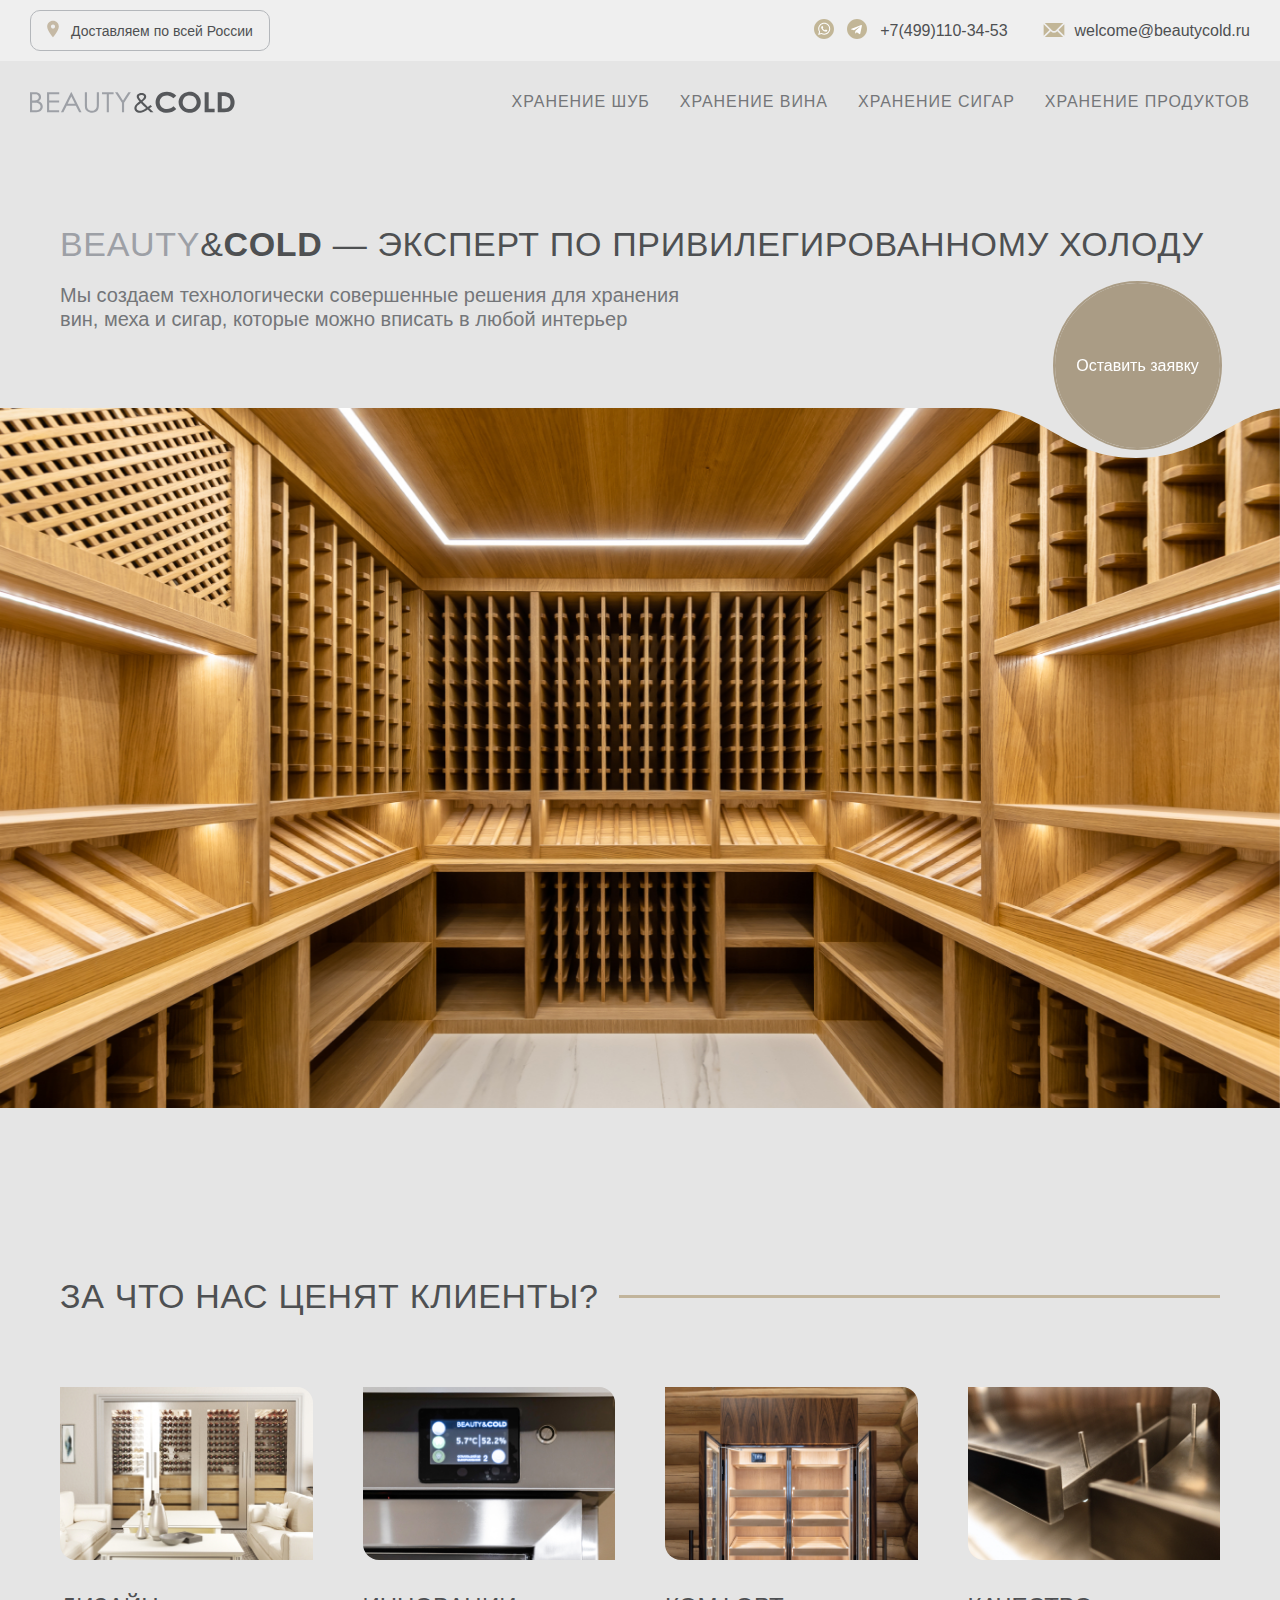
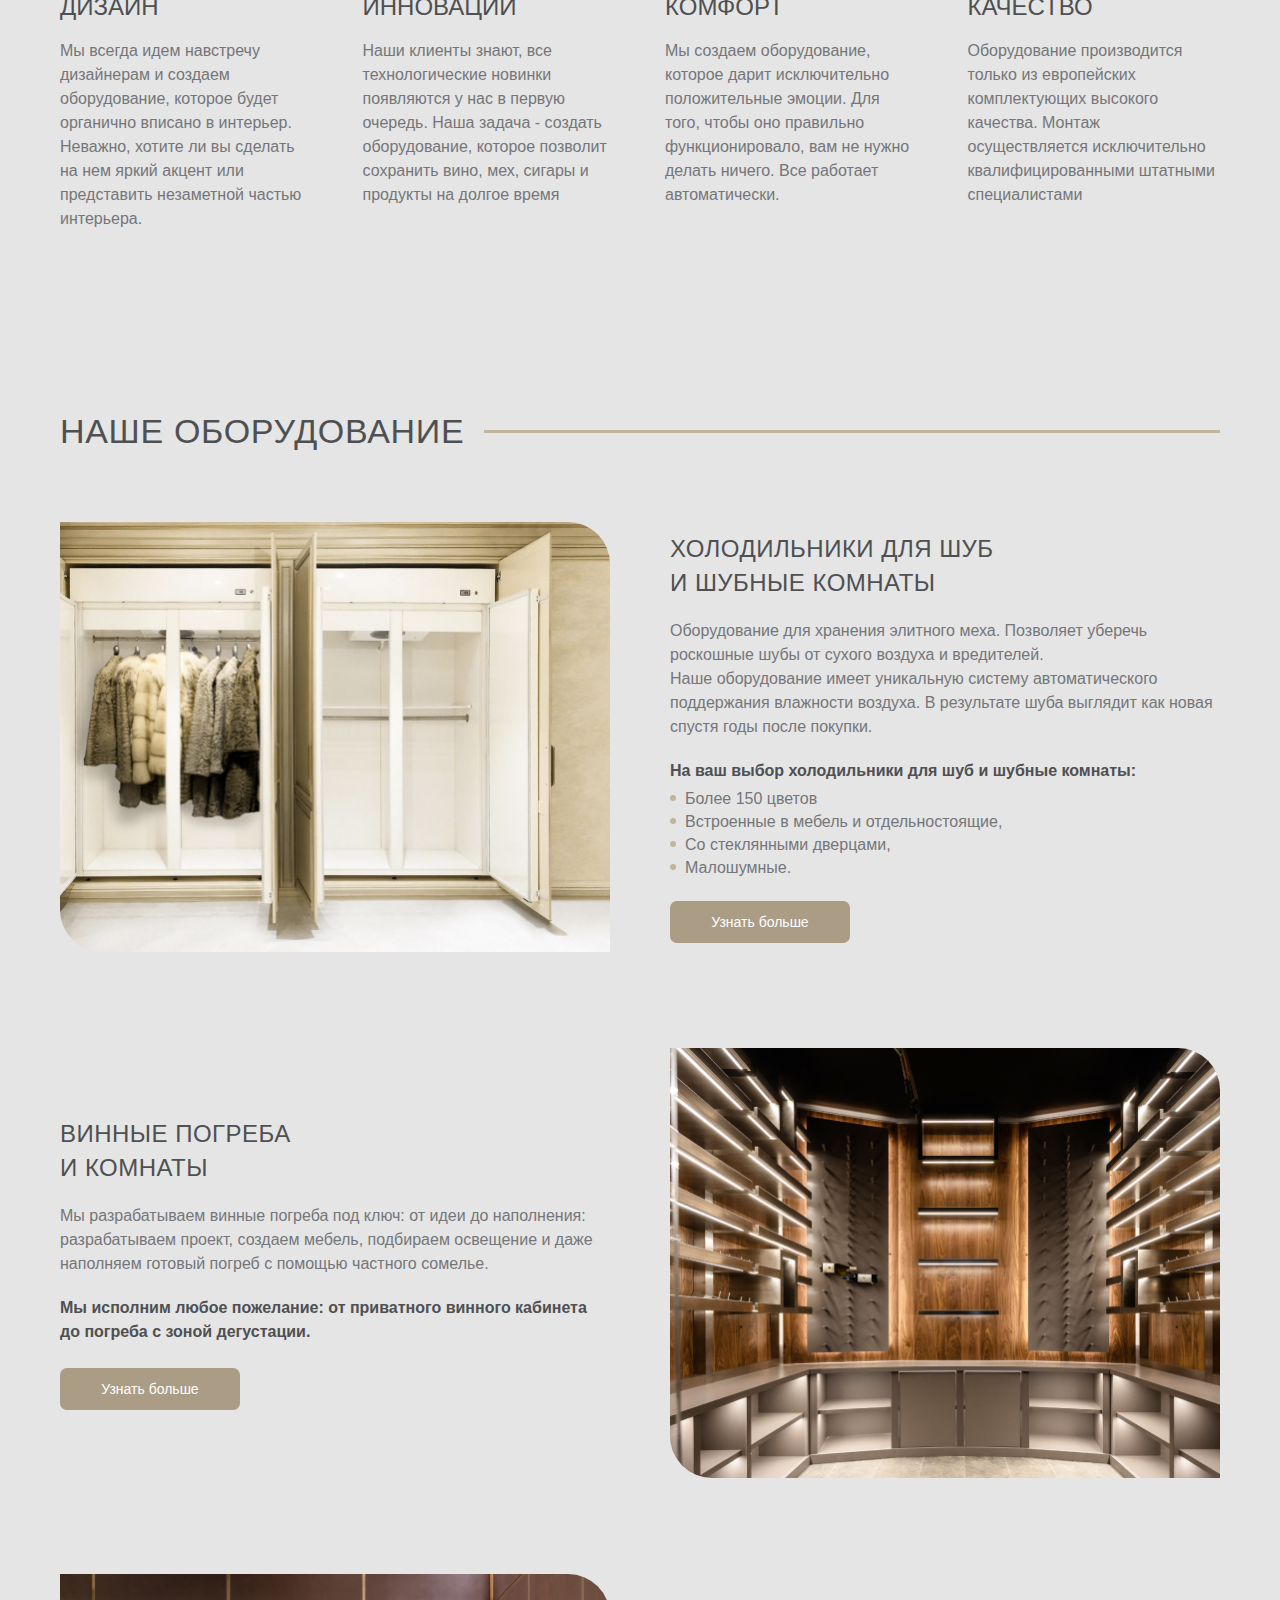
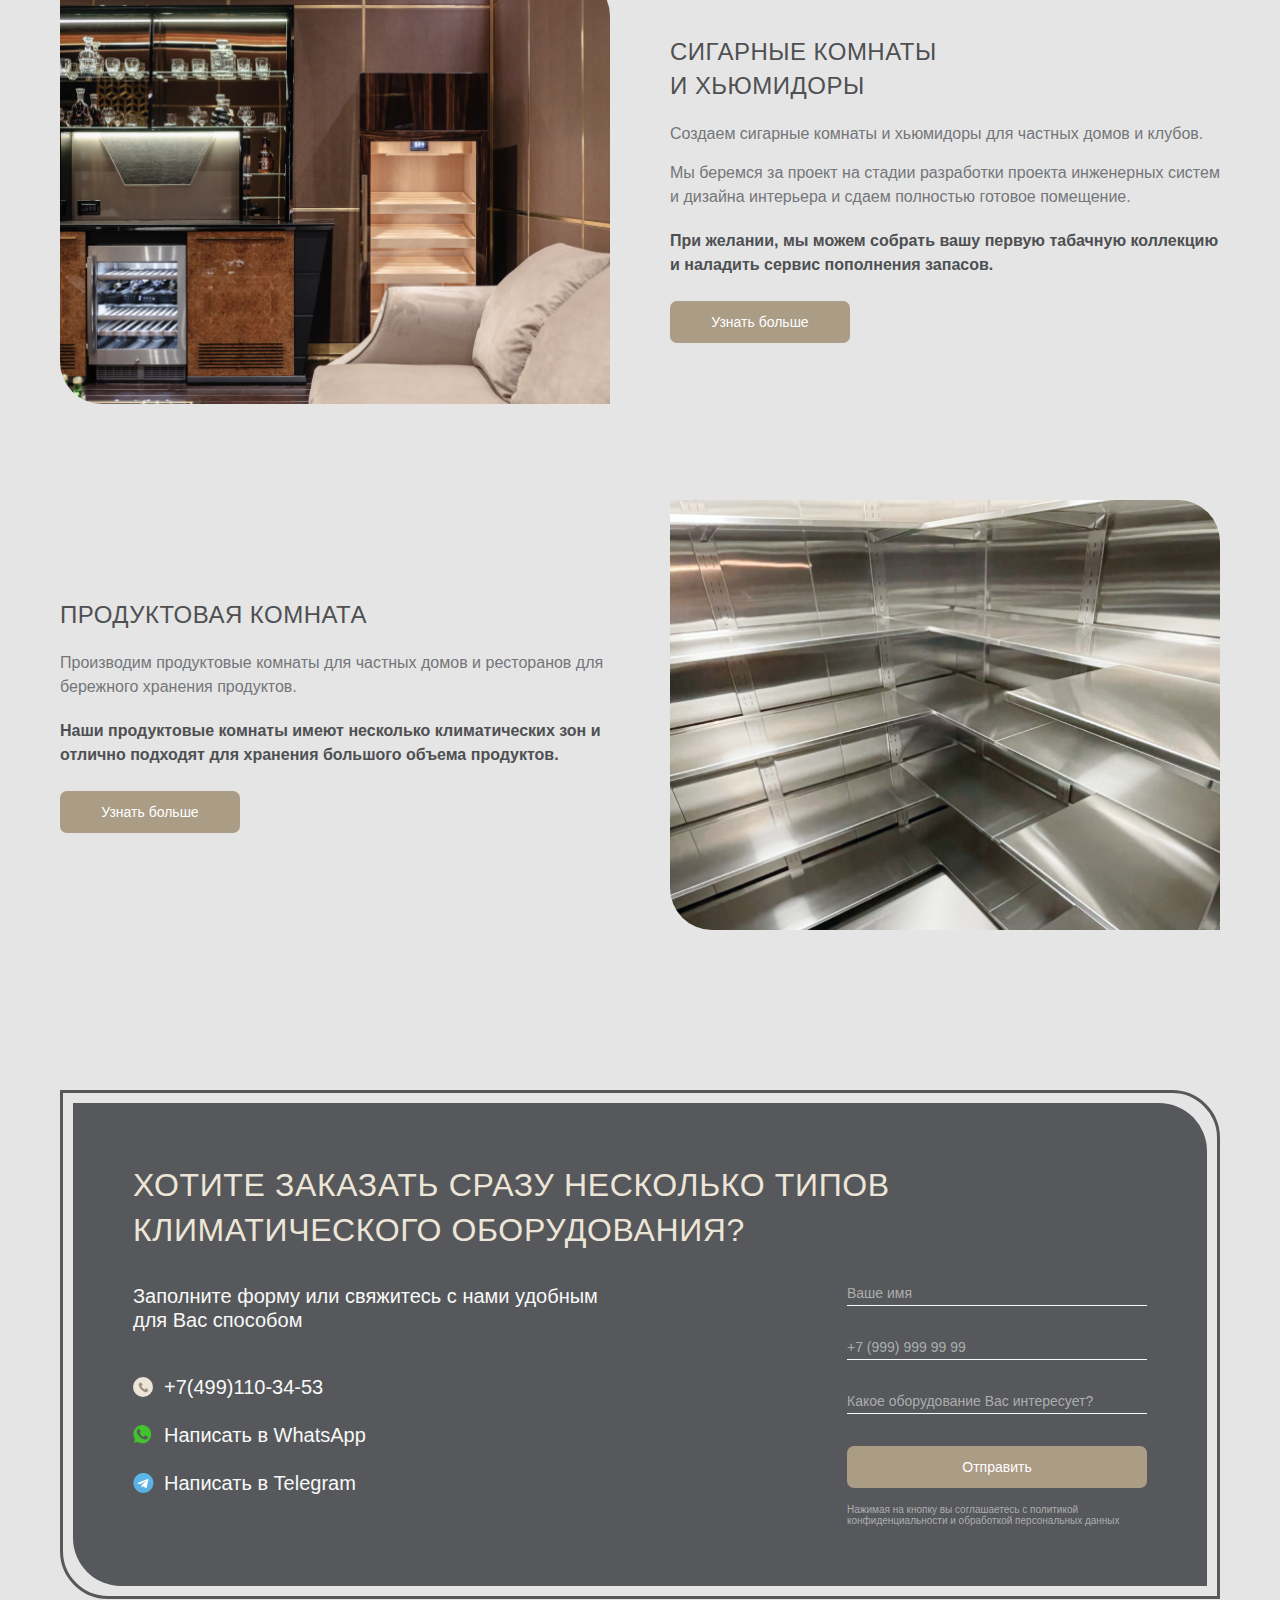
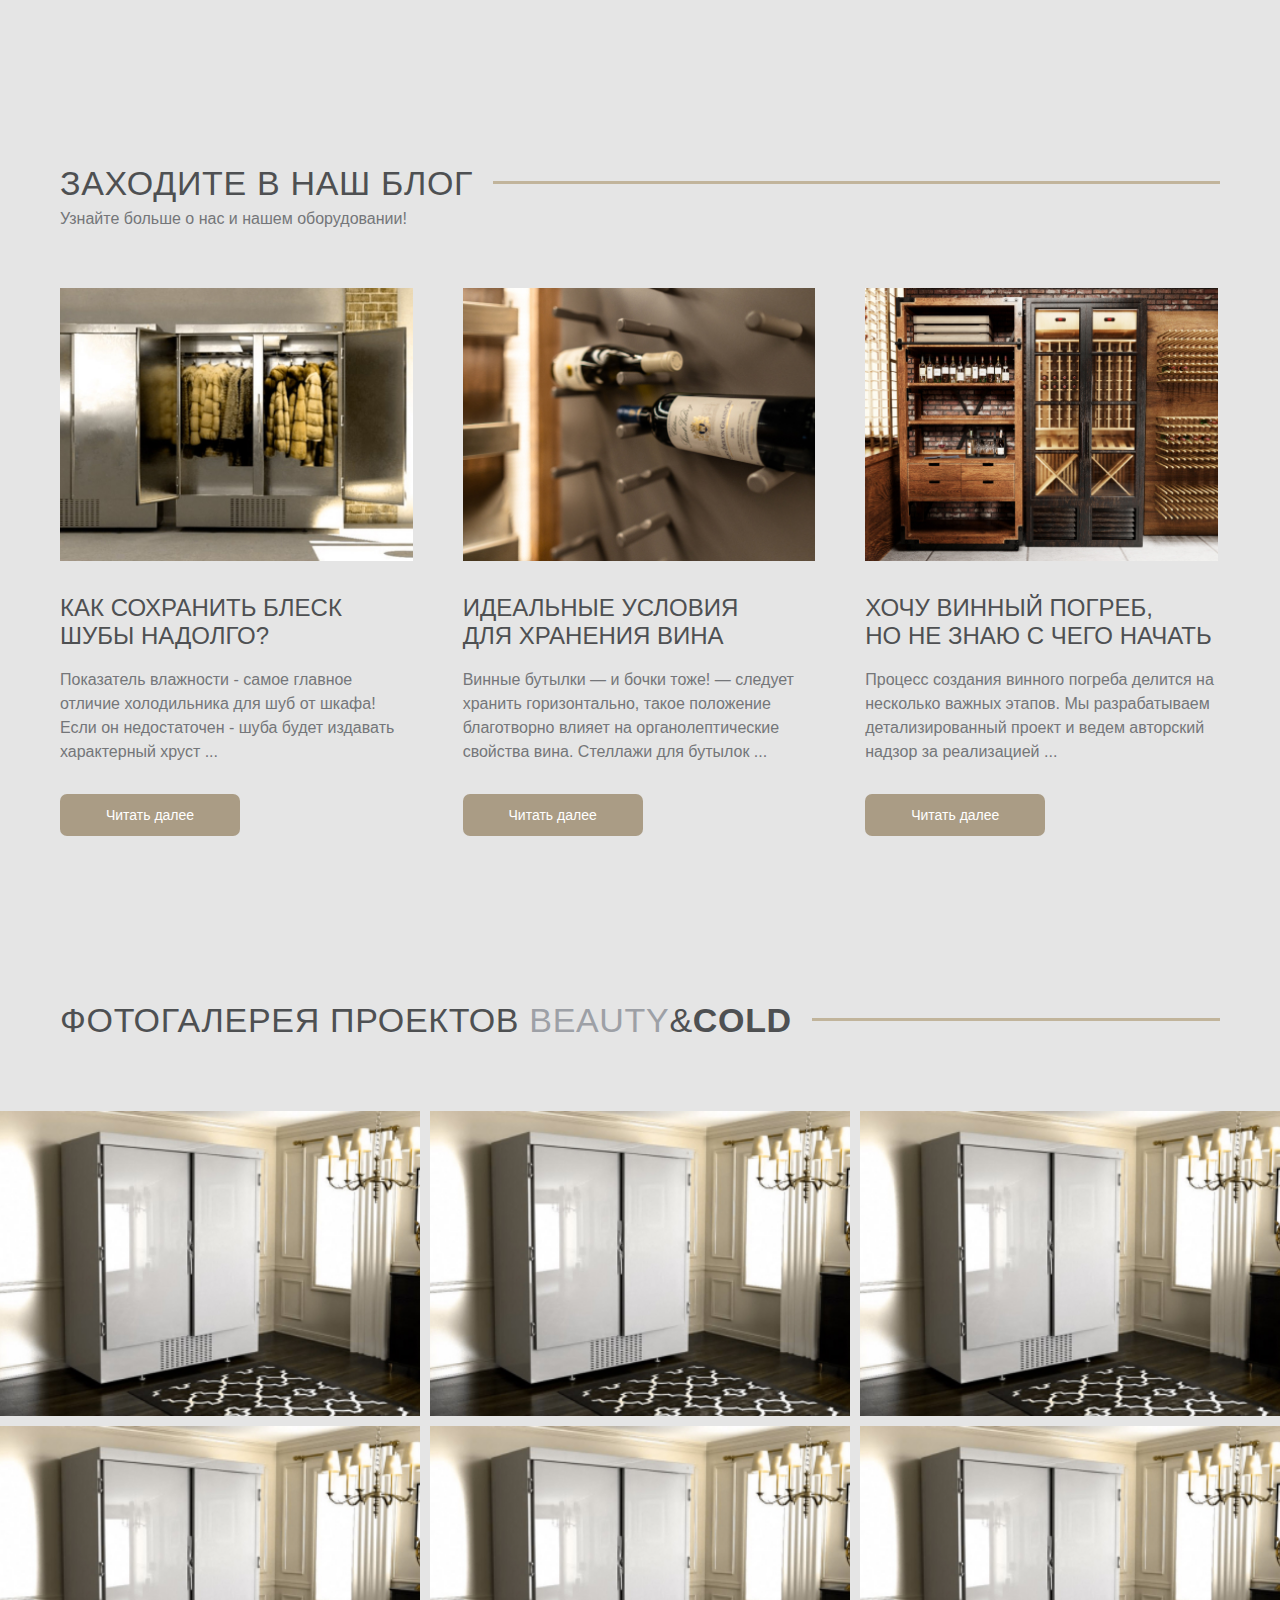
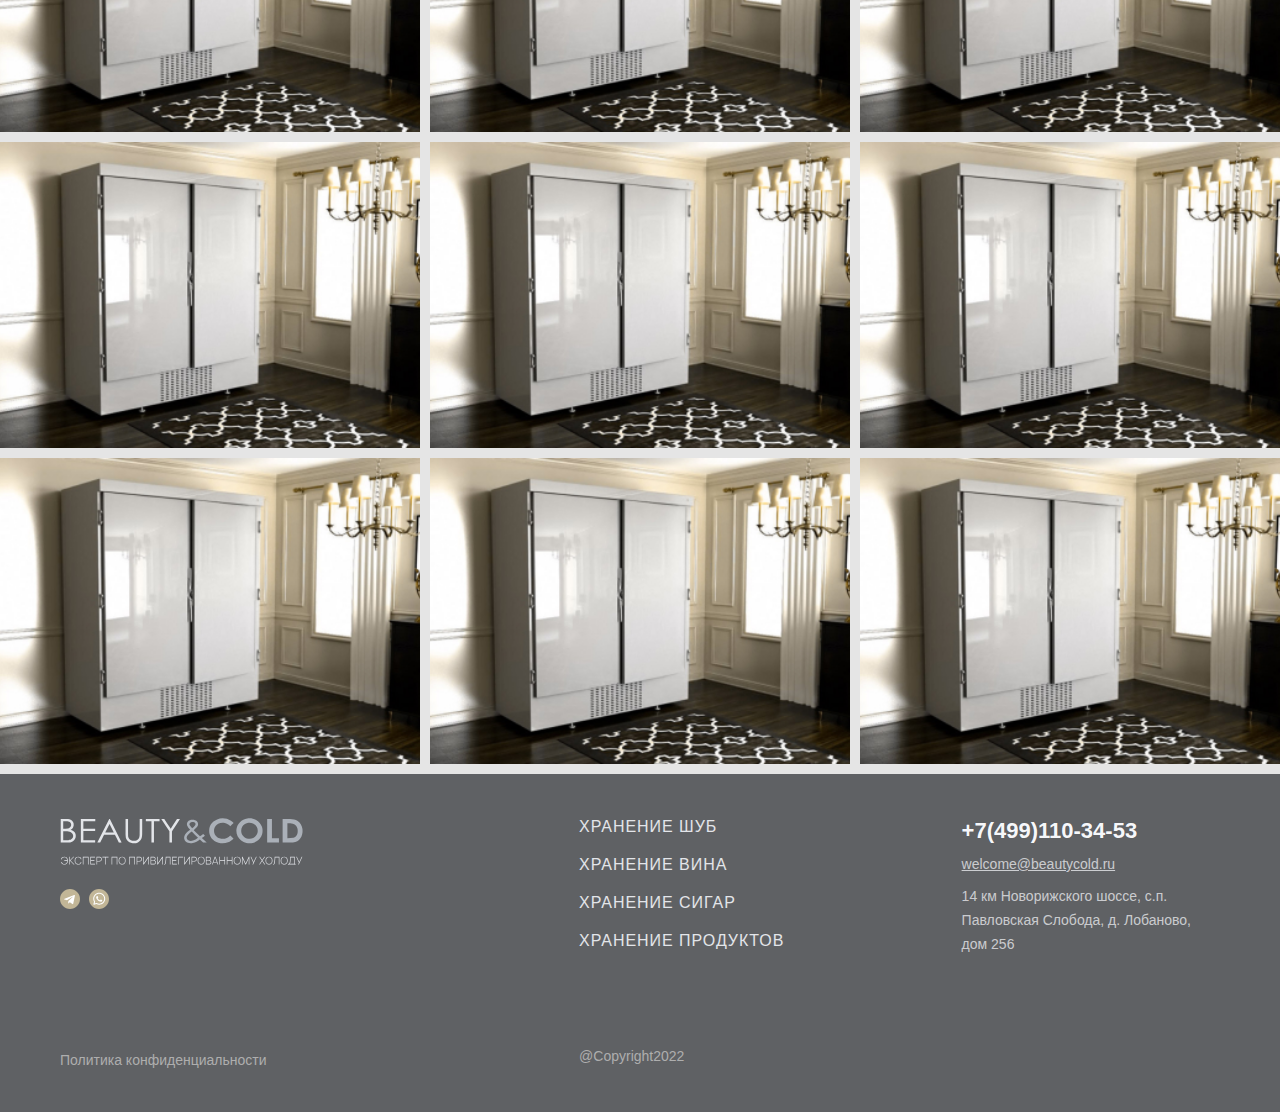
==== index.html @ d4d648b4 "Показать" ====
<!doctype html>
<html lang="ru">
<head>
	<meta charset="UTF-8">
	<meta name="viewport"
	      content="width=device-width, user-scalable=no, initial-scale=1.0, maximum-scale=1.0, minimum-scale=1.0">
	<meta http-equiv="X-UA-Compatible" content="ie=edge">
	<link rel="stylesheet" href="https://unpkg.com/swiper/swiper-bundle.min.css"/>
	<link rel="stylesheet" href="css/fancybox-lib.css">
	<link rel="stylesheet" href="css/main.css">
	<title>beatyCold</title>
</head>
<body>

<header class="header">
	
	<div class="header__wrapper">
		<div class="header__container">
			<div class="header__top">
				
				<div class="header__deliver">
					<p class="header__deliver-text">Доставляем по всей России</p>
				</div>
				
				<ul class="header__contacts">
					<li class="header__contacts-items"><a class="header__contacts-link" href="#">
						<svg class="header__contacts-info">
							<use xlink:href="img/set.svg#whatsapp"></use>
						</svg>
					</a></li>
					<li class="header__contacts-items"><a class="header__contacts-link" href="#">
						<svg class="header__contacts-info">
							<use xlink:href="img/set.svg#telegram"></use>
						</svg>
					</a></li>
					<li class="header__contacts-items header__contacts-items--hide"><a class="header__contacts-link" href="tel:+74991103453">+7(499)110-34-53</a></li>
					<li class="header__contacts-items header__contacts-items--hide"><a class="header__contacts-link header__contacts-link--mail" href="mailto:welcome@beautycold.ru">welcome@beautycold.ru </a>
					</li>
				</ul>
				
				<div class="header__mobile">
					<a class="header__contacts-link" href="tel:+74991103453">+7(499)110-34-53</a>
					<a class="header__contacts-link header__contacts-link--mail" href="mailto:welcome@beautycold.ru">welcome@beautycold.ru </a>
				</div>
			
			</div>
		</div>
	</div>
	
	<div class="header__container header__container--mobile">
		<div class="header__bottom">
			<a class="header__logo-wrapper" href="#">
				<svg class="header__logo">
					<use xlink:href="img/set.svg#logo"></use>
				</svg>
			</a>
			<div class="header__burger-wrapper js-burger">
				<svg class="header__burger">
					<use xlink:href="img/set.svg#burger"></use>
				</svg>
			</div>
			
			<nav class="header__navigation ">
			
				<ul class="header__keeping">
					<li class="header__keeping-items"><a class="header__keeping-link" href="#">Хранение шуб</a></li>
					<li class="header__keeping-items"><a class="header__keeping-link" href="#">Хранение вина</a></li>
					<li class="header__keeping-items"><a class="header__keeping-link" href="#">Хранение сигар</a></li>
					<li class="header__keeping-items"><a class="header__keeping-link" href="#">Хранение продуктов</a></li>
				</ul>
			</nav>
		
		</div>
	</div>
	
	<div class="menu-mobile js-navigation-mobile">
	<div class="menu-mobile__body">
		<div class="menu-mobile__logo">
			<svg class="menu-mobile__logo-svg">
				<use xlink:href="img/set.svg#logo"></use>
			</svg>
		</div>
		<div class="menu-mobile__wrapper">
			<ul class="header__keeping menu-mobile__keeping">
				<li class="header__keeping-items menu-mobile__items"><a class="header__keeping-link" href="#">Хранение шуб</a></li>
				<li class="header__keeping-items menu-mobile__items"><a class="header__keeping-link" href="#">Хранение вина</a></li>
				<li class="header__keeping-items menu-mobile__items"><a class="header__keeping-link" href="#">Хранение сигар</a></li>
				<li class="header__keeping-items menu-mobile__items"><a class="header__keeping-link" href="#">Хранение продуктов</a></li>
			</ul>
			<div class="menu-mobile__social">
				<div class="menu-mobile__social-wrapper">
					<a class="menu-mobile__items-social quest__list-link quest__list-link--whatsapp" href="#">WhatsApp</a>
					<a class="menu-mobile__items-social quest__list-link quest__list-link--telegram" href="#">Telegram</a>
				</div>
			</div>
			
			<div class="menu-mobile__close js-close-burger">
				<svg class="menu-mobile__close-svg">
					<use xlink:href="img/set.svg#close-burger"></use>
				</svg>
			</div>
		
		</div>
	</div>
	</div>
	
	
	
</header>

<section class="hero">
	<div class="container">
		<h1 class="hero__title"><span class="hero__title-letter">Beauty</span>&<strong
				class="hero__title-letter-two">Cold</strong> — эксперт по привилегированному холоду</h1>
		<div class="hero__wrapper">
			<p class="hero__text">Мы создаем технологически совершенные решения для хранения вин, меха и сигар, которые
				можно вписать в любой интерьер</p>
			<div class="hero__button-wrapper">
				<button class="hero__button js-popup" type="button">Оставить заявку
					<span class="hero__button-figure">
						<svg class="hero__button-svg" width="310" height="50" viewBox="0 0 310 50" fill="none" xmlns="http://www.w3.org/2000/svg">
								<path d="M0.000976562 0C64.0015 0 83.0011 50 156.001 50C229.001 50 255.501 0 309.501 0H0.000976562Z" fill="#E5E5E5"/>
						</svg>
				</span>
				</button>
			</div>
		</div>
	</div>
</section>

<section class="gallery">
	<div class="gallery__swiper swiper js-gallery">
		<div class="gallery__swiper-wrapper swiper-wrapper">
			<div class="gallery__slide swiper-slide">
				<img class="gallery__img" src="img/gallery/1.jpg" alt="фото">
			</div>
			<div class="gallery__slide swiper-slide">
				<img class="gallery__img" src="img/gallery/2.jpg" alt="фото">
			</div>
			<div class="gallery__slide swiper-slide">
				<img class="gallery__img" src="img/gallery/3.jpg" alt="фото">
			</div>
			<div class="gallery__slide swiper-slide">
				<img class="gallery__img" src="img/gallery/4.jpg" alt="фото">
			</div>
		</div>
	</div>
</section>

<section class="value">
	<div class="container">
		<div class="value__title-wrapper title-wrapper">
			<h2 class="value__title">
				За что нас ценят клиенты?
			</h2>
			<span class="line"></span>
		</div>
		<div class="value__item-wrapper value__item-wrapper--client">
			<div class="value__item value__item--four">
				<div class="value__item-top value__item-top--figure value__item-top--design"></div>
				<div class="value__item-bottom">
					<h3 class="value__item-title">ДИЗАЙН</h3>
					<p class="value__item-text">Мы всегда идем навстречу дизайнерам и создаем оборудование, которое будет органично вписано в интерьер. Неважно, хотите ли вы сделать на нем яркий акцент или представить незаметной частью интерьера.</p>
				</div>
			</div>
			<div class="value__item value__item--four">
				<div class="value__item-top value__item-top--figure value__item-top--innovate"></div>
				<div class="value__item-bottom">
					<h3 class="value__item-title">ИННОВАЦИИ</h3>
					<p class="value__item-text">Наши клиенты знают, все технологические новинки появляются у нас в первую очередь. Наша задача - создать оборудование, которое позволит сохранить вино, мех, сигары и продукты на долгое время</p>
				</div>
			</div>
			<div class="value__item value__item--four">
				<div class="value__item-top value__item-top--figure value__item-top--comfort"></div>
				<div class="value__item-bottom">
					<h3 class="value__item-title">КОМФОРТ</h3>
					<p class="value__item-text">Мы создаем оборудование, которое дарит исключительно положительные эмоции. Для того, чтобы оно правильно функционировало, вам не нужно делать ничего. Все работает автоматически.</p>
				</div>
			</div>
			<div class="value__item value__item--four">
				<div class="value__item-top value__item-top--figure value__item-top--quality"></div>
				<div class="value__item-bottom">
					<h3 class="value__item-title">КАЧЕСТВО</h3>
					<p class="value__item-text">Оборудование производится только из европейских комплектующих высокого качества. Монтаж осуществляется исключительно квалифицированными штатными специалистами</p>
				</div>
			</div>
		</div>
	</div>
</section>

<section class="device">
	<div class="container">
		<div class="device__title-wrapper title-wrapper">
			<h2 class="device__title">
				НАШЕ ОБОРУДОВАНИЕ
			</h2>
			<span class="line"></span>
		</div>
		
		<div class="device__item-wrapper">
			
			<div class="device__items">
				<div class="device__block device__block--img"></div>

				<div class="device__block">
					<h3 class="device__items-title">Холодильники для шуб <br> и шубные комнаты</h3>
					<p class="device__text">Оборудование для хранения элитного меха. Позволяет уберечь роскошные шубы от сухого воздуха и вредителей.
						<br>
						Наше оборудование имеет уникальную систему автоматического поддержания влажности воздуха.  В результате шуба выглядит как новая спустя годы после покупки. </p>
					<p class="device__list-title">На ваш выбор холодильники для шуб и шубные комнаты:</p>
					<ul class="device__list">
						<li class="device__list-items">Более 150 цветов</li>
						<li class="device__list-items">Встроенные в мебель и отдельностоящие,</li>
						<li class="device__list-items">Со стеклянными дверцами,</li>
						<li class="device__list-items">Малошумные.</li>
					</ul>
					<button class="device__button button" type="button">Узнать больше</button>
				</div>
			</div>
			
			<div class="device__items device__items--reverse">
				<div class="device__block device__block--img img-2"></div>
				
				<div class="device__block">
					<h3 class="device__items-title">ВИННЫЕ ПОГРЕБА <br>И КОМНАТЫ</h3>
					<p class="device__text">Мы разрабатываем винные погреба под ключ: от идеи до наполнения: разрабатываем проект, создаем мебель, подбираем освещение и даже наполняем готовый погреб с помощью частного сомелье.</p>
					<p class="device__list-title device__list-title--not-list">Мы исполним любое пожелание: от приватного винного кабинета до погреба с зоной дегустации.  </p>
					<button class="device__button button" type="button">Узнать больше</button>
				</div>
			</div>
			
			<div class="device__items">
				<div class="device__block device__block--img img-3"></div>
				
				<div class="device__block">
					<h3 class="device__items-title">Сигарные комнаты <br> и хьюмидоры</h3>
					<p class="device__text device__text--space">Создаем сигарные комнаты и хьюмидоры для частных домов и клубов.</p>
					<p class="device__text">Мы беремся за проект на стадии разработки проекта инженерных систем и дизайна интерьера и сдаем полностью готовое помещение.</p>
					<p class="device__list-title device__list-title--not-list">При желании, мы можем собрать вашу первую табачную коллекцию и наладить сервис пополнения запасов. </p>
			
					<button class="device__button button" type="button">Узнать больше</button>
				</div>
			</div>
			
			<div class="device__items device__items--reverse">
				<div class="device__block device__block--img img-4"></div>
				
				<div class="device__block">
					<h3 class="device__items-title">ПРОДУКТОВАЯ КОМНАТА</h3>
					<p class="device__text">Производим продуктовые комнаты для частных домов и ресторанов для бережного хранения продуктов.</p>
					<p class="device__list-title device__list-title--not-list">Наши продуктовые комнаты имеют несколько климатических зон и отлично подходят для хранения большого объема продуктов. </p>
					<button class="device__button button" type="button">Узнать больше</button>
				</div>
			</div>

		</div>
	</div>
</section>

<section class="quest">
	<div class="container">
		<div class="quest__border">
			<div class="quest__wrapper">
				<h2 class="quest__title">Хотите заказать сразу несколько типов климатического оборудования? </h2>
				
				<div class="quest__items-wrapper">
				
					<div class="quest__item--contact">
						
						<p class="quest__item-text">Заполните форму или свяжитесь с нами удобным для Вас способом</p>
					
				<div class="quest__list-wrapper">
					<ul class="quest__list">
						<li class="quest__list-item"><a class="quest__list-link quest__list-link--tel" href="tel:+74991103453">+7(499)110-34-53</a></li>
						<li class="quest__list-item"><a class="quest__list-link quest__list-link--whatsapp" href="#">Написать в WhatsApp</a></li>
						<li class="quest__list-item"><a class="quest__list-link quest__list-link--telegram" href="#">Написать в Telegram</a></li>
					</ul>
				</div>
					
					</div>
					
					<div class="quest__item quest__item--form">
						<form class="quest__form" action="#">
							<label class="quest__label"> <input class="quest__input" type="text" placeholder="Ваше имя"></label>
							<label class="quest__label"> <input class="quest__input" type="tel" placeholder="+7 (999) 999 99 99"></label>
							<label class="quest__label"> <input class="quest__input" type="text" placeholder="Какое оборудование Вас интересует?"></label>
							<button class="quest__button button" type="submit">Отправить</button>
							<a class="quest__politic" href="#">Нажимая на кнопку вы соглашаетесь с политикой конфиденциальности и обработкой персональных данных</a>
						</form>
					</div>
				
				</div>
			
			</div>
		</div>
	</div>
</section>

<section class="value">
	<div class="container">
		<div class="value__title-wrapper value__title-wrapper--blog title-wrapper">
			<h2 class="value__title">
				ЗАХОДИТЕ В НАШ БЛОГ
			</h2>
			<span class="line"></span>
		</div>
		<p class="value__text">Узнайте больше о нас и нашем оборудовании!</p>
		
		<div class="value__item-wrapper">
			<div class="value__item">
				<div class="value__item-top value__item-top--blog value__item-top--coats"></div>
				<div class="value__item-bottom">
					<h3 class="value__item-title">КАК СОХРАНИТЬ БЛЕСК ШУБЫ НАДОЛГО?</h3>
					<p class="value__item-text value__item-text--blog">Показатель влажности - самое главное отличие холодильника для шуб от шкафа!
						Если он недостаточен - шуба будет издавать характерный хруст ...</p>
				
				</div>
				<a class="value__link button" href="#">Читать далее</a>
			</div>
			<div class="value__item">
				<div class="value__item-top value__item-top--blog value__item-top--vine"></div>
				<div class="value__item-bottom">
					<h3 class="value__item-title">ИДЕАЛЬНЫЕ УСЛОВИЯ <br> ДЛЯ ХРАНЕНИЯ ВИНА</h3>
					<p class="value__item-text value__item-text--blog">Винные бутылки — и бочки тоже! — следует хранить горизонтально, такое положение благотворно влияет на органолептические свойства вина. Стеллажи для бутылок ...</p>
				</div>
				<a class="value__link button" href="#">Читать далее</a>
			</div>
			<div class="value__item">
				<div class="value__item-top value__item-top--blog value__item-top--want"></div>
				<div class="value__item-bottom">
					<h3 class="value__item-title">ХОЧУ ВИННЫЙ ПОГРЕБ,<br> НО НЕ ЗНАЮ С ЧЕГО НАЧАТЬ</h3>
					<p class="value__item-text value__item-text--blog">Процесс создания винного погреба делится
						на несколько важных этапов. Мы разрабатываем детализированный проект
						и ведем авторский надзор за реализацией ...</p>
					
				</div>
				<a class="value__link button" href="#">Читать далее</a>
			</div>
		</div>
	</div>
</section>

<section class="photo">
	<div class="container">
		<div class="photo__title-wrapper title-wrapper">
			<h2 class="photo__title">ФОТОГАЛЕРЕЯ ПРОЕКТОВ <span class="photo__title-letter">Beauty</span>&<strong
					class="photo__title-letter-two">Cold</strong></h2>
			<span class="line"></span>
		</div>
	</div>
	<div class="photo__wrapper">
		<div class="photo__items"><a class="photo__link" href="img/photo/1.jpg" data-fancybox="photo" data-caption="Фото">
			<img class="photo__img" src="img/photo/1.jpg" alt="фото">
		</a></div>
		<div class="photo__items"><a class="photo__link" href="img/photo/1.jpg" data-fancybox="photo" data-caption="Фото">
			<img class="photo__img" src="img/photo/1.jpg" alt="фото">
		</a></div>
		<div class="photo__items"><a class="photo__link" href="img/photo/1.jpg" data-fancybox="photo" data-caption="Фото">
			<img class="photo__img" src="img/photo/1.jpg" alt="фото">
		</a></div>
		<div class="photo__items"><a class="photo__link" href="img/photo/1.jpg" data-fancybox="photo" data-caption="Фото">
			<img class="photo__img" src="img/photo/1.jpg" alt="фото">
		</a></div>
		<div class="photo__items"><a class="photo__link" href="img/photo/1.jpg" data-fancybox="photo" data-caption="Фото">
			<img class="photo__img" src="img/photo/1.jpg" alt="фото">
		</a></div>
		<div class="photo__items"><a class="photo__link" href="img/photo/1.jpg" data-fancybox="photo" data-caption="Фото">
			<img class="photo__img" src="img/photo/1.jpg" alt="фото">
		</a></div>
		<div class="photo__items"><a class="photo__link" href="img/photo/1.jpg" data-fancybox="photo" data-caption="Фото">
			<img class="photo__img" src="img/photo/1.jpg" alt="фото">
		</a></div>
		<div class="photo__items"><a class="photo__link" href="img/photo/1.jpg" data-fancybox="photo" data-caption="Фото">
			<img class="photo__img" src="img/photo/1.jpg" alt="фото">
		</a></div>
		<div class="photo__items"><a class="photo__link" href="img/photo/1.jpg" data-fancybox="photo" data-caption="Фото">
			<img class="photo__img" src="img/photo/1.jpg" alt="фото">
		</a></div>
		<div class="photo__items"><a class="photo__link" href="img/photo/1.jpg" data-fancybox="photo" data-caption="Фото">
			<img class="photo__img" src="img/photo/1.jpg" alt="фото">
		</a></div>
		<div class="photo__items"><a class="photo__link" href="img/photo/1.jpg" data-fancybox="photo" data-caption="Фото">
			<img class="photo__img" src="img/photo/1.jpg" alt="фото">
		</a></div>
		<div class="photo__items"><a class="photo__link" href="img/photo/1.jpg" data-fancybox="photo" data-caption="Фото">
			<img class="photo__img" src="img/photo/1.jpg" alt="фото">
		</a></div>
	</div>
</section>

<footer class="footer">
	<div class="container">
		<div class="footer__wrapper">
		
			<div class="footer__item footer__item--first">
				<div class="footer__logo">
					<svg class="footer__logo-svg">
						<use xlink:href="img/set.svg#logo-footer"></use>
					</svg>
					<ul class="footer__list">
						<li class="footer__items"><a class="footer__link" href="#">
							<svg class="footer__list-svg">
								<use xlink:href="img/set.svg#telegram"></use>
							</svg>
						</a></li>
						<li class="footer__items"><a class="footer__link" href="#">
							<svg class="footer__list-svg">
								<use xlink:href="img/set.svg#whatsapp"></use>
							</svg>
						</a></li>
					</ul>
				</div>
				
				<a class="footer__pol" href="#">Политика конфиденциальности</a>
			
				
			</div>
			
			<div class="footer__item footer__item--second">
				<nav class="footer__navigation">
					<ul class="footer__keeping">
						<li class="footer__keeping-items"><a class="footer__keeping-link" href="#">Хранение шуб</a></li>
						<li class="footer__keeping-items"><a class="footer__keeping-link" href="#">Хранение вина</a></li>
						<li class="footer__keeping-items"><a class="footer__keeping-link" href="#">Хранение сигар</a></li>
						<li class="footer__keeping-items"><a class="footer__keeping-link" href="#">Хранение продуктов</a></li>
					</ul>
				</nav>
				
				<p class="footer__copyright">@Copyright2022</p>
			</div>
			
			<div class="footer__item footer__item--third">
				<div class="footer__contacts">
					<a class="footer__tel" href="tel:+74991103453">+7(499)110-34-53</a>
					<a class="footer__mail" href="mailto:welcome@beautycold.ru ">welcome@beautycold.ru </a>
					<p class="footer__location">
						14 км Новорижского шоссе, с.п. Павловская Слобода, д. Лобаново, дом 256
					</p>
				</div>
			</div>
			
			<div class="footer__bottom-mob">
				<p class="footer__copyright footer__copyright--mob">@Copyright2022</p>
				<a class="footer__pol footer__pol--mob" href="#">Политика конфиденциальности</a>
			</div>
		
		</div>
	</div>
</footer>

<div class="popup">
	<div class="popup__body">
		<h3 class="popup__title">Оставить заявку</h3>
		<p class="popup__text">Заполните форму, мы перезвоним и проконсультируем Вас!</p>
		<form class="popup__form form" action="#">
			<input type="hidden">
			<label class="form__label">
				<input class="form__input" type="text" placeholder="Ваше имя">
			</label>
			<label class="form__label">
				<input class="form__input" type="tel" placeholder="+7 (999) 999 99 99">
			</label>
			<label class="form__label">
				<input class="form__input" type="text" placeholder="Какое оборудование Вас интересует?">
			</label>
			<button class="form__button button" type="submit">Отправить</button>
			
			<a class="popup__politic" href="#">Нажимая на кнопку вы соглашаетесь с политикой конфиденциальности и обработкой персональных данных</a>
		</form>
		
		<p class="popup__letter">Или напишите нам в месседжер <a class="popup__messenger popup__messenger--whatsapp" href="#">WhatsApp</a>,<a class="popup__messenger popup__messenger--telegram" href="#">Telegram</a>.
			<br>Мы всегда на связи!</p>
		<span class="popup__close js-close-popup">
				<svg class="popup__close-svg">
						<use xlink:href="img/set.svg#close-popup"></use>
					</svg>
		</span>
	</div>
</div>


<script src="https://ajax.googleapis.com/ajax/libs/jquery/3.6.0/jquery.min.js"></script>
<script src="https://unpkg.com/swiper/swiper-bundle.min.js"></script>
<script src="js/fancybox.js"></script>
<script src="js/main.js"></script>
</body>
</html>
---- css/main.css ----
@font-face {
  font-weight: 400;
  font-style: normal;
  font-family: "Jost";
  font-display: swap;
    font-display-src: url("../fonts/jost/Jost-Regular.woff2") format("woff2"), url("../fonts/jost/Jost-Regular.woff") format("woff"); }
@font-face {
  font-weight: 400;
  font-style: normal;
  font-family: "Manrope";
  font-display: swap;
    font-display-src: url("../fonts/manrope/Manrope-Medium.woff2") format("woff2"), url("../fonts/manrope/Manrope-Medium.woff") format("woff"); }
@font-face {
  font-weight: 500;
  font-style: normal;
  font-family: "Manrope";
  font-display: swap;
    font-display-src: url("../fonts/manrope/Manrope-Medium.woff2") format("woff2"), url("../fonts/manrope/Manrope-Medium.woff") format("woff"); }
@font-face {
  font-weight: 600;
  font-style: normal;
  font-family: "Manrope";
  font-display: swap;
    font-display-src: url("../fonts/manrope/Manrope-Medium.woff2") format("woff2"), url("../fonts/manrope/Manrope-Medium.woff") format("woff"); }
* {
  padding: 0;
  margin: 0; }

body {
  box-sizing: border-box;
  font-family: "Manrope", sans-serif;
  color: #747679;
  font-weight: 400;
  overflow-x: hidden;
  background-color: #E5E5E5; }

button, textarea, input {
  border: none;
  outline: none;
  background-color: inherit; }

a {
  text-decoration: none;
  color: #747679; }

li {
  list-style: none; }

h1, h2, h3, h4, h5, h6 {
  font-family: "Jost", sans-serif;
  font-weight: 400;
  color: #4E5052; }

h1, h2 {
  font-size: 48px;
  text-transform: uppercase;
  line-height: 67.2px;
  letter-spacing: 0.02em; }
  @media (max-width: 1401px) {
    h1, h2 {
      font-size: 34px;
      line-height: 48px; } }
  @media (max-width: 991px) {
    h1, h2 {
      font-size: 28px; } }
  @media (max-width: 560px) {
    h1, h2 {
      font-size: 21px;
      line-height: 30px; } }

h3 {
  font-size: 24px; }

a, li, p, button {
  font-size: 16px; }

p {
  line-height: 24px; }

img {
  width: 100%; }

@media (max-width: 991px) {
  br {
    display: none; } }

.container {
  max-width: 1160px;
  margin: 0 auto; }
  @media (max-width: 1420px) {
    .container {
      padding: 0 30px; } }
  @media (max-width: 991px) {
    .container {
      padding: 0 20px; } }
  @media (max-width: 560px) {
    .container {
      padding: 0 10px; } }

.title-wrapper {
  display: flex;
  align-items: center; }
  @media (max-width: 768px) {
    .title-wrapper {
      justify-content: center; } }

.line {
  height: 3px;
  background-color: #C1B49B;
  flex: 1 auto;
  margin-left: 20px; }
  @media (max-width: 768px) {
    .line {
      display: none; } }

.button {
  display: inline-flex;
  align-items: center;
  justify-content: center;
  color: white;
  background: #AA9C85;
  border-radius: 7px;
  padding: 13px 40px;
  font-size: 14px;
  transition: background 0.5s;
  cursor: pointer; }
  .button:hover {
    background-color: #C1B49B; }
  @media (max-width: 991px) {
    .button {
      font-size: 15px; } }

.popup {
  position: fixed;
  top: 0;
  left: 0;
  width: 100%;
  height: 100%;
  background: rgba(0, 0, 0, 0.45);
  z-index: -100;
  opacity: 0;
  pointer-events: auto;
  visibility: hidden;
  transition: all 0.5s; }
  @media (max-width: 768px) {
    .popup {
      background-color: #FEFDFC; } }
  .popup--open {
    opacity: 1;
    z-index: 10000;
    pointer-events: auto;
    visibility: visible; }
  .popup__body {
    position: relative;
    display: inline-flex;
    flex-direction: column;
    align-items: center;
    background-color: #FEFDFC;
    top: 50%;
    left: 50%;
    transform: translate(-50%, -50%);
    max-width: 760px;
    padding: 67px 100px; }
    @media (max-width: 768px) {
      .popup__body {
        height: 100%;
        justify-content: flex-start;
        align-items: center;
        text-align: center;
        padding: 55px 10px 34px 10px;
        top: auto;
        left: auto;
        transform: translate(0, 0); } }
  .popup__title {
    font-size: 40px;
    margin-bottom: 15px; }
    @media (max-width: 768px) {
      .popup__title {
        font-size: 21px; } }
  .popup__text {
    font-size: 20px;
    margin-bottom: 47px; }
    @media (max-width: 768px) {
      .popup__text {
        font-size: 15px;
        margin-bottom: 40px; } }
  .popup__politic {
    font-size: 10px;
    color: #959595; }
  .popup__letter {
    margin-top: 50px;
    font-size: 20px;
    text-align: center; }
    @media (max-width: 768px) {
      .popup__letter {
        font-size: 14px;
        margin-top: 30px; } }
  .popup__messenger {
    text-decoration: underline; }
    .popup__messenger--telegram {
      color: #0088cc; }
    .popup__messenger--whatsapp {
      color: #43d854; }
  .popup__close {
    position: absolute;
    top: 20px;
    right: 20px;
    cursor: pointer;
    width: 25px;
    height: 25px; }

.form {
  display: flex;
  flex-direction: column;
  width: 100%; }
  .form__label {
    padding: 5px;
    margin-bottom: 32px;
    border-bottom: 1px solid #888B8F; }
  .form__input {
    width: 100%; }
    .form__input::placeholder {
      font-size: 14px;
      color: #A4A4A4; }
  .form__button {
    margin-bottom: 13px; }

.menu-mobile {
  display: none;
  position: fixed;
  top: 0;
  background-color: #FEFDFC;
  box-shadow: 0 4px 32px rgba(0, 0, 0, 0.04);
  height: 90%;
  width: 100%;
  z-index: 1000; }
  @media (max-height: 620px) {
    .menu-mobile {
      height: 100%; } }
  .menu-mobile--mobile-open {
    display: block; }
  .menu-mobile__body {
    position: relative; }
  .menu-mobile__keeping {
    flex-direction: column;
    margin-bottom: 110px; }
  .menu-mobile__close {
    position: absolute;
    top: 13px;
    right: 13px;
    cursor: pointer; }
  .menu-mobile__items:not(:last-child) {
    margin-bottom: 30px; }
  .menu-mobile__logo {
    padding-top: 13px;
    padding-left: 12px;
    margin-bottom: 123px; }
  .menu-mobile__logo-svg {
    max-width: 210px;
    height: 25px; }
  .menu-mobile__close-svg {
    width: 13px;
    height: 13px; }
  .menu-mobile__social {
    display: flex;
    flex-direction: column;
    align-items: center; }
  .menu-mobile__items-social {
    font-size: 20px !important;
    color: #747679 !important;
    text-decoration: underline; }
    .menu-mobile__items-social:not(:last-child) {
      margin-bottom: 26px; }

.header__container {
  max-width: 1360px;
  margin: 0 auto; }
  @media (max-width: 1420px) {
    .header__container {
      padding: 0 30px; } }
  @media (max-width: 991px) {
    .header__container {
      padding: 0 20px; } }
  @media (max-width: 560px) {
    .header__container {
      padding: 0 10px; } }
  @media (max-width: 1078px) {
    .header__container--mobile {
      padding: 0; } }
.header--scroll {
  display: flex;
  align-items: center;
  flex-direction: column;
  justify-content: center;
  position: fixed;
  width: 100%;
  top: 0;
  z-index: 100000; }
  .header--scroll .header__wrapper {
    width: 100%; }
  .header--scroll .header__container {
    width: 100%; }
  .header--scroll .header__bottom {
    margin-bottom: 0; }
.header__wrapper {
  background-color: #EFEFEF;
  padding: 10px 0 10px 0; }
.header__top {
  display: flex;
  align-items: center;
  justify-content: space-between; }
.header__contacts {
  display: flex;
  align-items: center;
  gap: 13px; }
.header__contacts-info {
  max-width: 20px;
  max-height: 20px; }
@media (max-width: 768px) {
  .header__deliver {
    display: none; } }
.header__deliver-text {
  display: flex;
  align-items: center;
  font-size: 14px;
  color: #4E5052;
  border: 1px solid #B4B7BB;
  border-radius: 10px;
  padding: 7px 16px; }
  .header__deliver-text:before {
    content: url("data:image/svg+xml,%3Csvg width='12' height='18' viewBox='0 0 12 18' fill='none' xmlns='http://www.w3.org/2000/svg'%3E%3Cpath d='M6.00033 0.666504C2.77949 0.666504 0.166992 3.279 0.166992 6.49984C0.166992 10.8748 6.00033 17.3332 6.00033 17.3332C6.00033 17.3332 11.8337 10.8748 11.8337 6.49984C11.8337 3.279 9.22116 0.666504 6.00033 0.666504ZM6.00033 8.58317C4.85033 8.58317 3.91699 7.64984 3.91699 6.49984C3.91699 5.34984 4.85033 4.4165 6.00033 4.4165C7.15033 4.4165 8.08366 5.34984 8.08366 6.49984C8.08366 7.64984 7.15033 8.58317 6.00033 8.58317Z' fill='%23C5B9A5'/%3E%3C/svg%3E%0A");
    margin-right: 12px;
    transform: translateY(2px); }
.header__bottom {
  display: flex;
  align-items: center;
  justify-content: space-between;
  margin-bottom: 107px;
  padding: 30px 0 0 0; }
  @media (max-width: 1078px) {
    .header__bottom {
      padding: 14px 30px;
      background-color: #FEFDFC;
      box-shadow: 0px 4px 10px rgba(0, 0, 0, 0.05); } }
  @media (max-width: 991px) {
    .header__bottom {
      padding: 14px 20px; } }
  @media (max-width: 560px) {
    .header__bottom {
      padding: 14px 10px; } }
@media (max-width: 1078px) {
  .header__navigation {
    display: none; } }
.header__navigation--mobile-open {
  position: fixed;
  display: block;
  background: #FEFDFC;
  width: 100%;
  height: 80vh;
  top: 0;
  z-index: 100000; }
.header__keeping {
  display: flex;
  align-items: center;
  gap: 30px; }
  @media (max-width: 1120px) {
    .header__keeping {
      gap: 15px; } }
.header__logo {
  display: flex;
  max-height: 22px; }
  @media (max-width: 560px) {
    .header__logo {
      max-width: 220px; } }
@media (max-width: 768px) {
  .header__contacts-items--hide {
    display: none; } }
.header__contacts-link {
  color: #4E5052; }
  @media (max-width: 768px) {
    .header__contacts-link {
      font-size: 16px; } }
  .header__contacts-link--mail {
    display: flex;
    align-items: center; }
    @media (max-width: 768px) {
      .header__contacts-link--mail {
        font-size: 12px;
        color: #8E9194; } }
    .header__contacts-link--mail:before {
      content: url("data:image/svg+xml,%3Csvg width='24' height='24' viewBox='0 0 24 24' fill='none' xmlns='http://www.w3.org/2000/svg'%3E%3Cpath d='M1.65527 6.14069V17.8692L7.51955 12.005L1.65527 6.14069ZM2.82051 4.96552L10.2448 12.3898C11.1824 13.3274 12.8178 13.3274 13.7554 12.3898L21.1797 4.96552H2.82051Z' fill='%23C2B697'/%3E%3Cpath d='M14.9253 13.56C14.1448 14.3412 13.1054 14.7724 11.9997 14.7724C10.8941 14.7724 9.85463 14.3412 9.07422 13.56L8.68939 13.1752L2.83008 19.0345H21.1694L15.3101 13.1752L14.9253 13.56ZM16.4803 12.005L22.3446 17.8692V6.14069L16.4803 12.005Z' fill='%23C2B697'/%3E%3C/svg%3E%0A");
      margin-right: 9px;
      margin-left: 21px;
      transform: translateY(1px); }
      @media (max-width: 768px) {
        .header__contacts-link--mail:before {
          content: none; } }
.header__keeping-link {
  text-transform: uppercase;
  letter-spacing: 0.06em; }
.header__burger-wrapper {
  display: none;
  align-items: center;
  justify-content: center;
  width: 50px;
  height: 50px;
  border-radius: 50%;
  background-color: #C1B49B;
  cursor: pointer; }
  @media (max-width: 1078px) {
    .header__burger-wrapper {
      display: flex;
      margin: 0 0 0 auto; } }
.header__burger {
  width: 20px;
  height: 14px; }
.header__mobile {
  display: none; }
  @media (max-width: 768px) {
    .header__mobile {
      display: flex;
      flex-direction: column;
      align-items: flex-end; } }

@media (max-width: 768px) {
  .hero {
    text-align: center; } }
.hero__title {
  text-transform: uppercase;
  letter-spacing: 0.02em;
  margin-bottom: 15px; }
.hero__title-letter {
  color: #9DA0A6; }
.hero__wrapper {
  display: flex;
  justify-content: space-between; }
  @media (max-width: 768px) {
    .hero__wrapper {
      flex-direction: column;
      align-items: center; } }
.hero__button-wrapper {
  z-index: 100; }
.hero__text {
  font-size: 20px;
  max-width: 660px; }
  @media (max-width: 991px) {
    .hero__text {
      font-size: 15px;
      max-width: none; } }
  @media (max-width: 768px) {
    .hero__text {
      margin-bottom: 20px; } }
.hero__button {
  position: relative;
  display: flex;
  align-items: center;
  justify-content: center;
  min-width: 165px;
  min-height: 165px;
  background-color: #AA9C85;
  color: white;
  border-radius: 50%;
  transition: background 0.5s;
  cursor: pointer;
  margin-right: 210px; }
  .hero__button:before {
    content: "";
    position: absolute;
    border: 2px solid #AA9C85;
    min-width: 165px;
    min-height: 165px;
    border-radius: 50%;
    animation: pulse 1500ms infinite ease-in-out;
    z-index: -1; }
  @media (max-width: 1400px) {
    .hero__button {
      margin-right: 0; } }
  .hero__button:hover {
    background-color: #C1B49B; }
.hero__button-figure {
  position: absolute;
  bottom: -14px;
  left: -75px;
  z-index: -2; }
.hero__button-path {
  fill: white; }
.hero__button-figure {
  pointer-events: none; }
@keyframes pulse {
  0% {
    min-height: 145px;
    min-width: 145px;
    opacity: 1; }
  100% {
    min-height: 190px;
    min-width: 190px;
    opacity: 0; } }
.gallery {
  margin-top: -40px; }
  .gallery__swiper {
    margin-bottom: 160px; }
    @media (max-width: 768px) {
      .gallery__swiper {
        margin-bottom: 90px; } }
  .gallery__img {
    max-height: 700px; }
    @media (max-width: 768px) {
      .gallery__img {
        object-fit: cover;
        min-height: 570px; } }

.device__title-wrapper {
  margin-bottom: 67px; }
  @media (max-width: 991px) {
    .device__title-wrapper {
      margin-bottom: 27px; } }
.device__items {
  display: flex;
  align-items: stretch;
  gap: 60px; }
  .device__items--reverse {
    flex-direction: row-reverse; }
    @media (max-width: 991px) {
      .device__items--reverse {
        flex-direction: column; } }
  @media (max-width: 991px) {
    .device__items {
      flex-direction: column;
      gap: 22px; } }
.device__block {
  display: flex;
  flex-direction: column;
  justify-content: center;
  width: calc(50% - 30px); }
  @media (max-width: 991px) {
    .device__block {
      text-align: center;
      align-items: center;
      width: 100%;
      justify-content: flex-start; } }
  .device__block--img {
    background-image: url("../img/device/1.jpg");
    background-repeat: no-repeat;
    border-top-right-radius: 42px;
    border-bottom-left-radius: 42px;
    background-size: cover;
    overflow: hidden;
    min-height: 430px; }
    @media (max-width: 991px) {
      .device__block--img {
        min-height: 330px; } }
    @media (max-width: 560px) {
      .device__block--img {
        min-height: 240px; } }
.device__item-wrapper {
  display: flex;
  flex-direction: column;
  gap: 96px;
  margin-bottom: 160px; }
  @media (max-width: 991px) {
    .device__item-wrapper {
      gap: 50px;
      margin-bottom: 90px; } }
.device__items-title {
  margin-bottom: 19px;
  color: #4E5052;
  text-transform: uppercase;
  line-height: 34px;
  letter-spacing: 0.02em; }
  @media (max-width: 991px) {
    .device__items-title {
      font-size: 18px; } }
.device__list-title {
  margin: 20px 0 7px 0;
  font-weight: 600;
  color: #4E5052; }
  .device__list-title--not-list {
    margin-bottom: 24px; }
.device__list {
  margin-bottom: 24px; }
  @media (max-width: 560px) {
    .device__list {
      padding-left: 20%; } }
.device__list-items {
  display: flex;
  align-items: center;
  text-align: left; }
  .device__list-items:before {
    display: inline-block;
    content: url("data:image/svg+xml,%3Csvg width='6' height='6' viewBox='0 0 6 6' fill='none' xmlns='http://www.w3.org/2000/svg'%3E%3Ccircle cx='3' cy='3' r='3' fill='%23C1B49B'/%3E%3C/svg%3E%0A");
    margin-right: 9px;
    transform: translateY(-3px); }
  .device__list-items:not(:last-child) {
    margin-bottom: 5px; }
  @media (max-width: 991px) {
    .device__list-items {
      font-size: 15px; } }
@media (max-width: 991px) {
  .device__text {
    font-size: 15px; } }
.device__text--space {
  margin-bottom: 15px; }
@media (max-width: 991px) {
  .device__list-title {
    font-size: 15px; } }
.device__button {
  max-width: 180px; }
  @media (max-width: 991px) {
    .device__button {
      max-width: 250px;
      width: 100%; } }

.img-2 {
  background-image: url("../img/device/2.jpg"); }

.img-3 {
  background-image: url("../img/device/3.jpg"); }

.img-4 {
  background-image: url("../img/device/4.jpg"); }

.photo__title-wrapper {
  margin-bottom: 67px; }
  @media (max-width: 991px) {
    .photo__title-wrapper {
      margin-bottom: 35px; } }
  @media (max-width: 768px) {
    .photo__title-wrapper {
      margin-bottom: 14px; } }
.photo__title {
  text-transform: uppercase; }
  @media (max-width: 768px) {
    .photo__title {
      text-align: center; } }
.photo__title-letter {
  color: #9DA0A6; }
.photo__wrapper {
  display: flex;
  flex-wrap: wrap;
  gap: 10px;
  padding-bottom: 10px; }
.photo__items {
  width: calc(25% - 7.5px); }
  @media (max-width: 1400px) {
    .photo__items {
      width: calc(33.33% - 6.7px); } }
  @media (max-width: 768px) {
    .photo__items {
      width: calc(50% - 5px); } }
.photo__img {
  height: 100%;
  object-fit: cover; }

.value__title-wrapper {
  margin-bottom: 67px; }
  @media (max-width: 768px) {
    .value__title-wrapper {
      margin-bottom: 27px;
      text-align: center; } }
  .value__title-wrapper--blog {
    margin-bottom: 0; }
.value__text {
  margin-bottom: 57px; }
  @media (max-width: 768px) {
    .value__text {
      text-align: center; } }
.value__item-wrapper {
  display: flex;
  align-items: stretch;
  gap: 50px;
  margin-bottom: 160px; }
  @media (max-width: 768px) {
    .value__item-wrapper--client:after {
      content: "";
      width: 100px;
      height: 3px;
      background-color: #C1B49B;
      margin: 0 auto; } }
  @media (max-width: 991px) {
    .value__item-wrapper {
      flex-wrap: wrap; } }
  @media (max-width: 768px) {
    .value__item-wrapper {
      margin-bottom: 90px; } }
.value__item {
  display: inline-flex;
  flex-direction: column;
  justify-content: space-between;
  width: calc(33.33% - 34px); }
  @media (max-width: 991px) {
    .value__item {
      width: 100%; } }
  .value__item--four {
    width: calc(25% - 16.667px); }
    @media (max-width: 991px) {
      .value__item--four {
        width: calc(50% - 25px); } }
    @media (max-width: 560px) {
      .value__item--four {
        width: 100%; } }
    .value__item--four:last-child {
      padding-bottom: 40px; }
.value__item-bottom {
  display: flex;
  flex-direction: column;
  flex: 1; }
.value__item-top {
  background-size: cover;
  background-repeat: no-repeat;
  background-position: center;
  margin-bottom: 33px;
  min-height: 273px; }
  @media (max-width: 768px) {
    .value__item-top {
      margin-bottom: 26px; } }
  .value__item-top--figure {
    min-height: 173px;
    overflow: hidden;
    border-top-right-radius: 16px;
    border-bottom-left-radius: 16px; }
    @media (max-width: 768px) {
      .value__item-top--figure {
        min-height: 243px; } }
  .value__item-top--design {
    background-image: url("../img/value/1.jpg"); }
  .value__item-top--innovate {
    background-image: url("../img/value/2.jpg"); }
  .value__item-top--comfort {
    background-image: url("../img/value/3.jpg"); }
  .value__item-top--quality {
    background-image: url("../img/value/4.jpg"); }
  .value__item-top--coats {
    background-image: url("../img/blog/1.jpg"); }
  .value__item-top--vine {
    background-image: url("../img/blog/2.jpg"); }
  .value__item-top--want {
    background-image: url("../img/blog/3.jpg"); }
.value__item-title {
  margin-bottom: 18px;
  text-transform: uppercase; }
  @media (max-width: 768px) {
    .value__item-title {
      font-size: 18px;
      text-align: center; } }
@media (max-width: 768px) {
  .value__item-text {
    font-size: 15px; } }
.value__item-text--blog {
  margin-bottom: 30px; }
  @media (max-width: 768px) {
    .value__item-text--blog {
      text-align: center; } }
.value__link {
  max-width: 180px;
  padding: 13px 0; }
  @media (max-width: 768px) {
    .value__link {
      margin: 0 auto;
      max-width: 250px;
      width: 100%; } }

.quest__border {
  border: 3px solid #56585B;
  border-bottom-left-radius: 48px;
  border-top-right-radius: 48px;
  padding: 10px;
  margin-bottom: 160px; }
  @media (max-width: 991px) {
    .quest__border {
      margin-bottom: 90px; } }
.quest__wrapper {
  padding: 79px 110px 65px 99px;
  background-color: #56585B;
  border-bottom-left-radius: 48px;
  border-top-right-radius: 48px; }
  @media (max-width: 1400px) {
    .quest__wrapper {
      padding: 60px; } }
  @media (max-width: 768px) {
    .quest__wrapper {
      display: flex;
      flex-direction: column;
      align-items: center;
      padding: 52px 25px 63px 25px; } }
  @media (max-width: 400px) {
    .quest__wrapper {
      padding: 15px; } }
@media (max-width: 768px) {
  .quest__list-wrapper {
    display: flex;
    justify-content: center; } }
.quest__title {
  font-size: 40px;
  color: #EDE6D8;
  line-height: 1.4;
  text-align: left;
  margin-bottom: 31px; }
  @media (max-width: 1400px) {
    .quest__title {
      font-size: 32px; } }
  @media (max-width: 991px) {
    .quest__title {
      font-size: 21px; } }
  @media (max-width: 768px) {
    .quest__title {
      text-align: center;
      margin-bottom: 20px; } }
.quest__items-wrapper {
  display: flex;
  justify-content: space-between; }
  @media (max-width: 1400px) {
    .quest__items-wrapper {
      gap: 50px; } }
  @media (max-width: 768px) {
    .quest__items-wrapper {
      flex-direction: column; } }
.quest__item {
  display: flex;
  flex-direction: column;
  width: calc(50% - 60px); }
  @media (max-width: 768px) {
    .quest__item {
      width: 100%; } }
  .quest__item--contact {
    flex: 1;
    max-width: 474px; }
  .quest__item--form {
    align-items: flex-end; }
    @media (max-width: 768px) {
      .quest__item--form {
        align-items: flex-start; } }
.quest__item-text {
  font-size: 20px;
  color: #F8F8F8;
  margin-bottom: 44px; }
  @media (max-width: 991px) {
    .quest__item-text {
      font-size: 15px; } }
  @media (max-width: 768px) {
    .quest__item-text {
      text-align: center; } }
.quest__list-item:not(:last-child) {
  margin-bottom: 25px; }
.quest__list-link {
  display: flex;
  align-items: center;
  color: #F8F8F8;
  font-size: 20px; }
  @media (max-width: 991px) {
    .quest__list-link {
      font-size: 15px; } }
  .quest__list-link:before {
    content: "";
    width: 20px;
    height: 20px;
    margin-right: 11px; }
  .quest__list-link--tel:before {
    content: url("data:image/svg+xml,%3Csvg width='20' height='20' viewBox='0 0 20 20' fill='none' xmlns='http://www.w3.org/2000/svg'%3E%3Ccircle cx='10' cy='10' r='10' fill='%23EDE6D8'/%3E%3Cpath d='M13.7985 11.6098C13.4486 11.2644 13.0118 11.2644 12.6641 11.6098C12.3989 11.8728 12.1337 12.1357 11.873 12.4032C11.8016 12.4767 11.7415 12.4923 11.6546 12.4433C11.483 12.3497 11.3002 12.2739 11.1353 12.1714C10.3664 11.6878 9.72234 11.066 9.15181 10.3662C8.86877 10.0186 8.61694 9.64637 8.44088 9.22739C8.40522 9.1427 8.41191 9.08699 8.48099 9.0179C8.7462 8.76161 9.00472 8.49863 9.26547 8.23565C9.62874 7.87016 9.62874 7.44226 9.26324 7.07454C9.05598 6.86505 8.84872 6.66001 8.64145 6.45052C8.42751 6.23658 8.21579 6.0204 7.99961 5.80868C7.64972 5.4677 7.21291 5.4677 6.86524 5.81091C6.59781 6.07389 6.34151 6.34355 6.06962 6.60207C5.81779 6.84053 5.69075 7.13248 5.66401 7.47346C5.62167 8.02839 5.75761 8.55212 5.94928 9.06247C6.34151 10.1188 6.93878 11.0571 7.66309 11.9173C8.64145 13.0807 9.80925 14.0011 11.1754 14.6652C11.7905 14.9639 12.4279 15.1934 13.121 15.2313C13.5979 15.258 14.0124 15.1377 14.3445 14.7655C14.5718 14.5115 14.8281 14.2797 15.0688 14.0368C15.4254 13.6757 15.4276 13.2389 15.0733 12.8823C14.6498 12.4567 14.2242 12.0332 13.7985 11.6098Z' fill='%239A927D'/%3E%3C/svg%3E%0A"); }
  .quest__list-link--whatsapp:before {
    content: url("data:image/svg+xml,%3Csvg width='19' height='19' viewBox='0 0 17 17' fill='none' xmlns='http://www.w3.org/2000/svg'%3E%3Cpath d='M8.3418 0.0229492C3.95142 0.0229492 0.38086 3.70357 0.378907 8.22788C0.378418 9.77828 0.799317 11.2881 1.59595 12.5946L1.78516 12.905L0.980958 15.9331L3.99341 15.1183L4.28418 15.2961C5.50611 16.0438 6.90699 16.4394 8.33521 16.4399H8.33838C12.7254 16.4399 16.2959 12.759 16.2979 8.23443C16.2986 6.04176 15.4714 3.98027 13.9688 2.42937C12.4661 0.878464 10.4675 0.0237045 8.3418 0.0229492ZM13.0234 11.7557C12.824 12.3317 11.8682 12.8577 11.4085 12.9287C10.9961 12.9921 10.4746 13.0186 9.90137 12.831C9.55372 12.7172 9.10816 12.5654 8.53711 12.3113C6.13697 11.2428 4.56934 8.75131 4.44971 8.58665C4.33008 8.422 3.47266 7.249 3.47266 6.03471C3.47266 4.82068 4.09082 4.22373 4.31006 3.977C4.52954 3.73001 4.78882 3.66833 4.94825 3.66833C5.10767 3.66833 5.26734 3.66984 5.40674 3.67689C5.55371 3.68444 5.75098 3.61923 5.94507 4.10036C6.14454 4.59434 6.62305 5.80837 6.68287 5.93174C6.74268 6.05536 6.78247 6.19937 6.70289 6.36403C6.62305 6.52869 6.35791 6.88393 6.10474 7.20771C5.99854 7.34341 5.86011 7.46426 5.99976 7.71125C6.13916 7.95798 6.61963 8.76591 7.33082 9.42001C8.24488 10.2604 9.01587 10.5208 9.25513 10.6444C9.49415 10.7677 9.63379 10.7471 9.77344 10.5827C9.91285 10.418 10.3716 9.86237 10.531 9.61539C10.6904 9.3684 10.8501 9.40969 11.0693 9.49202C11.2888 9.5741 12.4651 10.171 12.7044 10.2944C12.9436 10.418 13.103 10.4797 13.1628 10.5827C13.2229 10.6857 13.2229 11.1794 13.0234 11.7557Z' fill='%2342C22E'/%3E%3C/svg%3E%0A"); }
  .quest__list-link--telegram:before {
    content: url("data:image/svg+xml,%3Csvg width='21' height='20' viewBox='0 0 21 20' fill='none' xmlns='http://www.w3.org/2000/svg'%3E%3Cpath d='M10.4014 20C15.9242 20 20.4014 15.5228 20.4014 10C20.4014 4.47715 15.9242 0 10.4014 0C4.87852 0 0.401367 4.47715 0.401367 10C0.401367 15.5228 4.87852 20 10.4014 20Z' fill='url(%23paint0_linear_284_168)'/%3E%3Cpath d='M4.97693 9.78351L14.6186 6.06601C15.0661 5.90434 15.457 6.17517 15.312 6.85184L15.3128 6.85101L13.6711 14.5852C13.5495 15.1335 13.2236 15.2668 12.7678 15.0085L10.2678 13.166L9.06194 14.3277C8.9286 14.461 8.81611 14.5735 8.55777 14.5735L8.73527 12.0293L13.3686 7.84351C13.5703 7.66601 13.3236 7.56601 13.0578 7.74267L7.33194 11.3477L4.8636 10.5777C4.32777 10.4077 4.3161 10.0418 4.97693 9.78351Z' fill='white'/%3E%3Cdefs%3E%3ClinearGradient id='paint0_linear_284_168' x1='10.4014' y1='0' x2='10.4014' y2='20' gradientUnits='userSpaceOnUse'%3E%3Cstop stop-color='%235EB9EC'/%3E%3Cstop offset='1' stop-color='%2357AEDF'/%3E%3C/linearGradient%3E%3C/defs%3E%3C/svg%3E%0A"); }
.quest__form {
  display: flex;
  flex-direction: column;
  max-width: 300px; }
  @media (max-width: 768px) {
    .quest__form {
      max-width: none; } }
.quest__label {
  margin-bottom: 32px; }
.quest__input {
  width: 100%;
  padding-bottom: 4px;
  border-bottom: 1px solid #F8F8F8;
  color: #F8F8F8; }
  .quest__input::placeholder {
    color: rgba(196, 196, 196, 0.8);
    font-size: 14px; }
    @media (max-width: 991px) {
      .quest__input::placeholder {
        font-size: 12px; } }
.quest__button {
  margin-bottom: 16px; }
  @media (max-width: 768px) {
    .quest__button {
      min-height: 55px; } }
.quest__politic {
  font-size: 10px;
  color: rgba(196, 196, 196, 0.8);
  text-align: left; }
  @media (max-width: 768px) {
    .quest__politic {
      text-align: center; } }

.footer {
  background-color: #5F6164; }
  .footer__wrapper {
    display: flex;
    flex-wrap: wrap;
    padding: 44px 0 44px 0;
    justify-content: space-between; }
    @media (max-width: 891px) {
      .footer__wrapper {
        flex-direction: column; } }
  .footer__item {
    display: flex;
    flex-direction: column;
    justify-content: space-between;
    width: calc(33.33% - 20px); }
    @media (max-width: 891px) {
      .footer__item {
        width: 100%; } }
    .footer__item--first {
      margin-right: 40px; }
      @media (max-width: 891px) {
        .footer__item--first {
          margin-bottom: 22px;
          order: 1; } }
    .footer__item--second {
      width: calc(25% - 20px); }
      @media (max-width: 891px) {
        .footer__item--second {
          width: 100%;
          order: 3;
          margin-bottom: 64px; } }
    .footer__item--third {
      width: calc(24% - 20px); }
      @media (max-width: 891px) {
        .footer__item--third {
          width: 100%;
          order: 2;
          margin-bottom: 50px; } }
  .footer__logo {
    margin-bottom: 130px; }
    @media (max-width: 891px) {
      .footer__logo {
        margin-bottom: 0; } }
  .footer__list {
    display: flex;
    align-items: center; }
  .footer__logo-svg {
    max-height: 47px;
    margin-bottom: 20px; }
  .footer__list-svg {
    width: 29px;
    height: 29px; }
  .footer__pol {
    font-size: 14px;
    color: #AEAEAE; }
    @media (max-width: 891px) {
      .footer__pol {
        display: none; } }
    @media (max-width: 891px) {
      .footer__pol--mob {
        display: block; } }
  .footer__keeping-items {
    text-transform: uppercase; }
    .footer__keeping-items:not(:last-child) {
      margin-bottom: 20px; }
  .footer__keeping-link {
    color: #E3E5E9;
    letter-spacing: 0.06em; }
    @media (max-width: 991px) {
      .footer__keeping-link {
        font-size: 15px; } }
  .footer__copyright {
    color: #AEAEAE;
    font-size: 14px; }
    @media (max-width: 891px) {
      .footer__copyright {
        display: none; } }
    @media (max-width: 891px) {
      .footer__copyright--mob {
        display: block;
        margin-bottom: 15px; } }
  .footer__contacts {
    display: flex;
    flex-direction: column; }
  .footer__tel {
    color: rgba(251, 252, 255, 0.99);
    font-size: 22px;
    font-weight: 600;
    margin-bottom: 12px; }
    @media (max-width: 991px) {
      .footer__tel {
        font-size: 15px; } }
  .footer__mail {
    margin-bottom: 12px;
    color: rgba(251, 252, 255, 0.7);
    font-size: 14px;
    text-decoration: underline; }
    @media (max-width: 991px) {
      .footer__mail {
        font-size: 12px; } }
  .footer__location {
    font-size: 14px;
    color: rgba(251, 252, 255, 0.7); }
    @media (max-width: 991px) {
      .footer__location {
        font-size: 12px; } }
  .footer__bottom-mob {
    display: none; }
    @media (max-width: 891px) {
      .footer__bottom-mob {
        display: block;
        order: 4; } }

/*# sourceMappingURL=main.css.map */
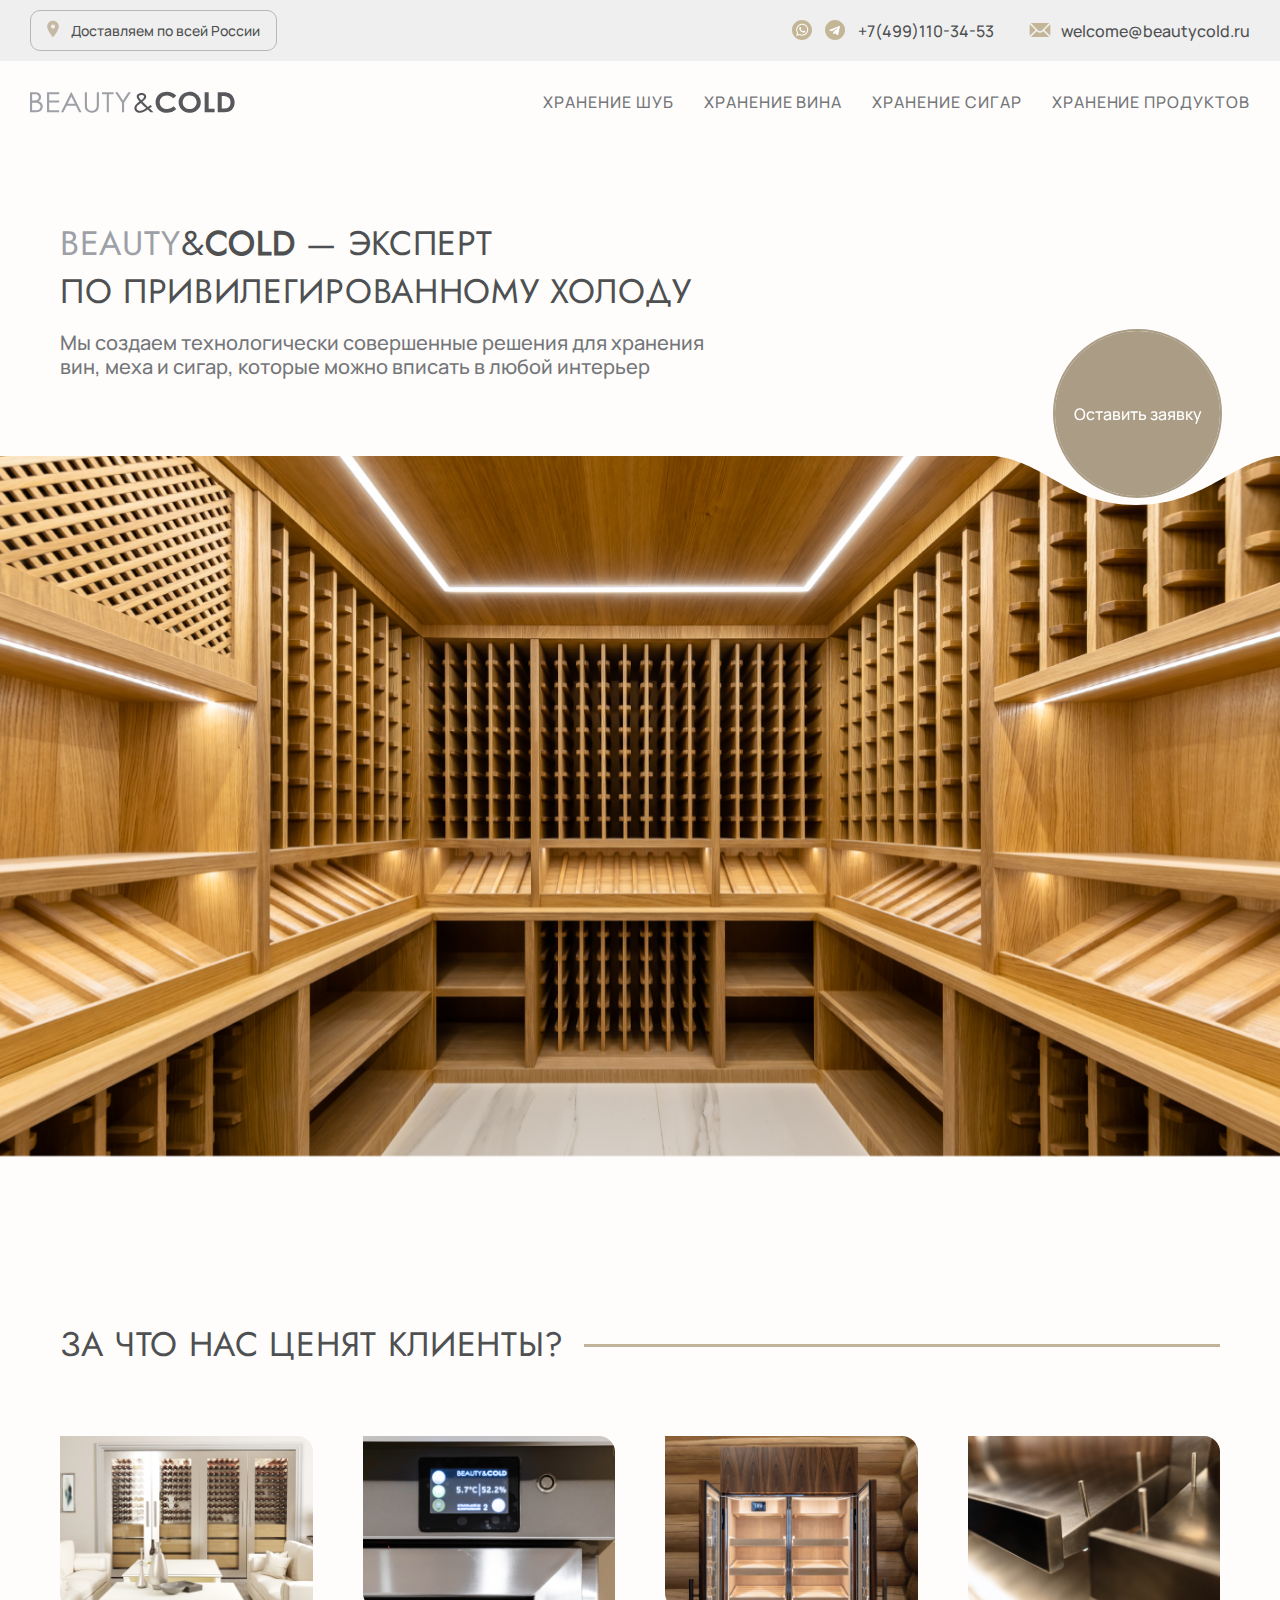
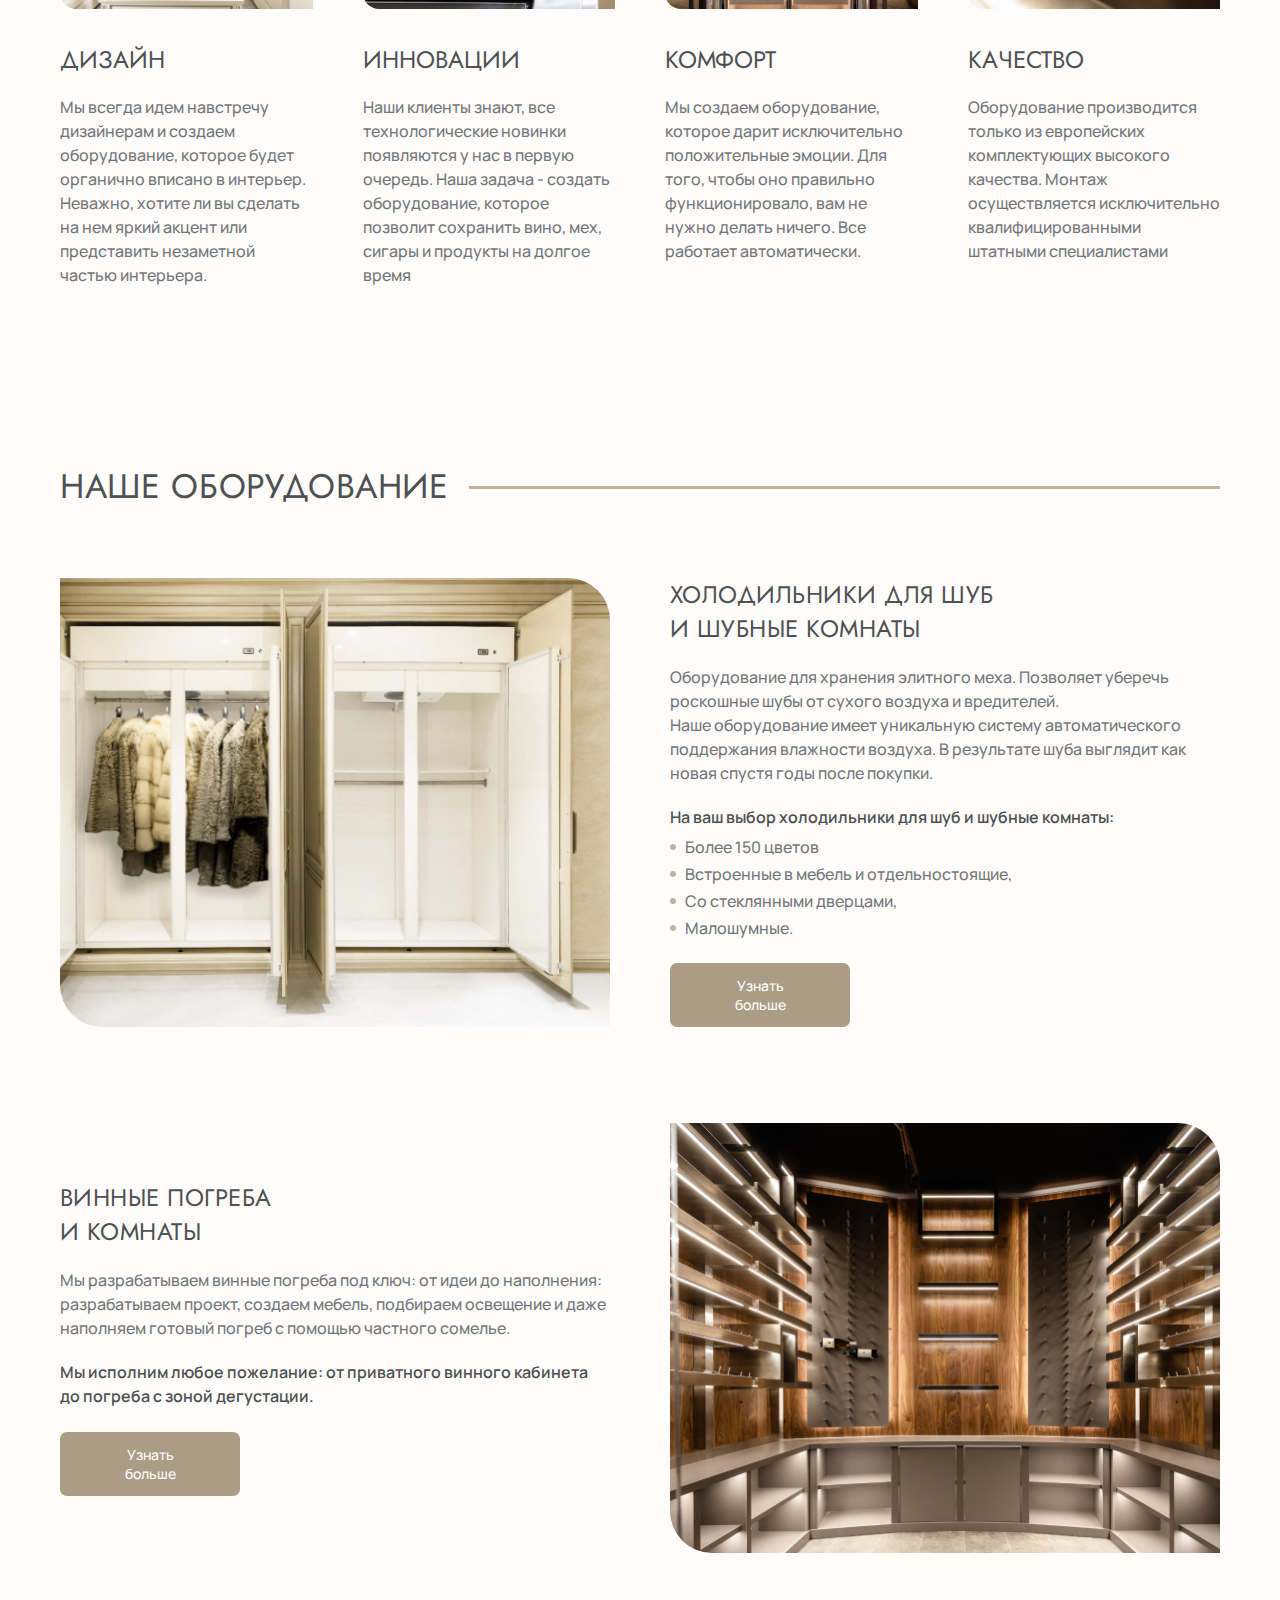
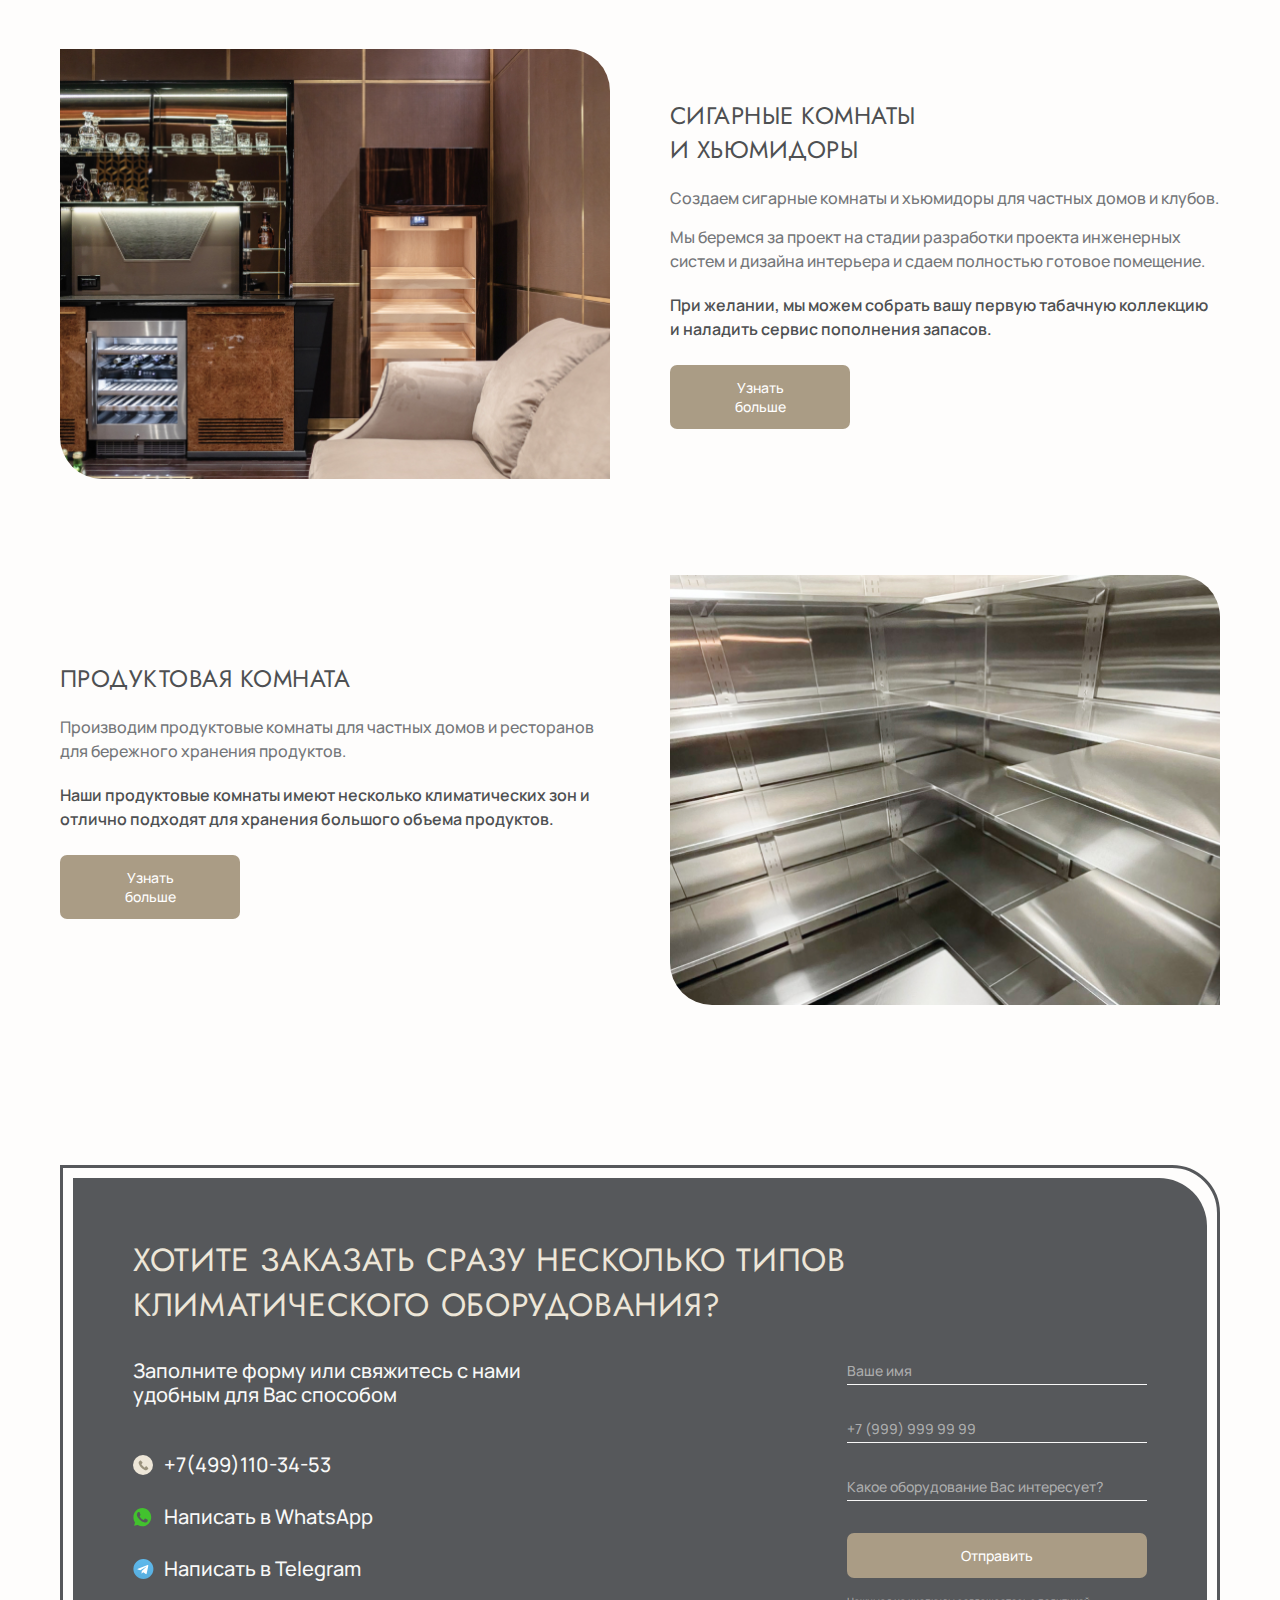
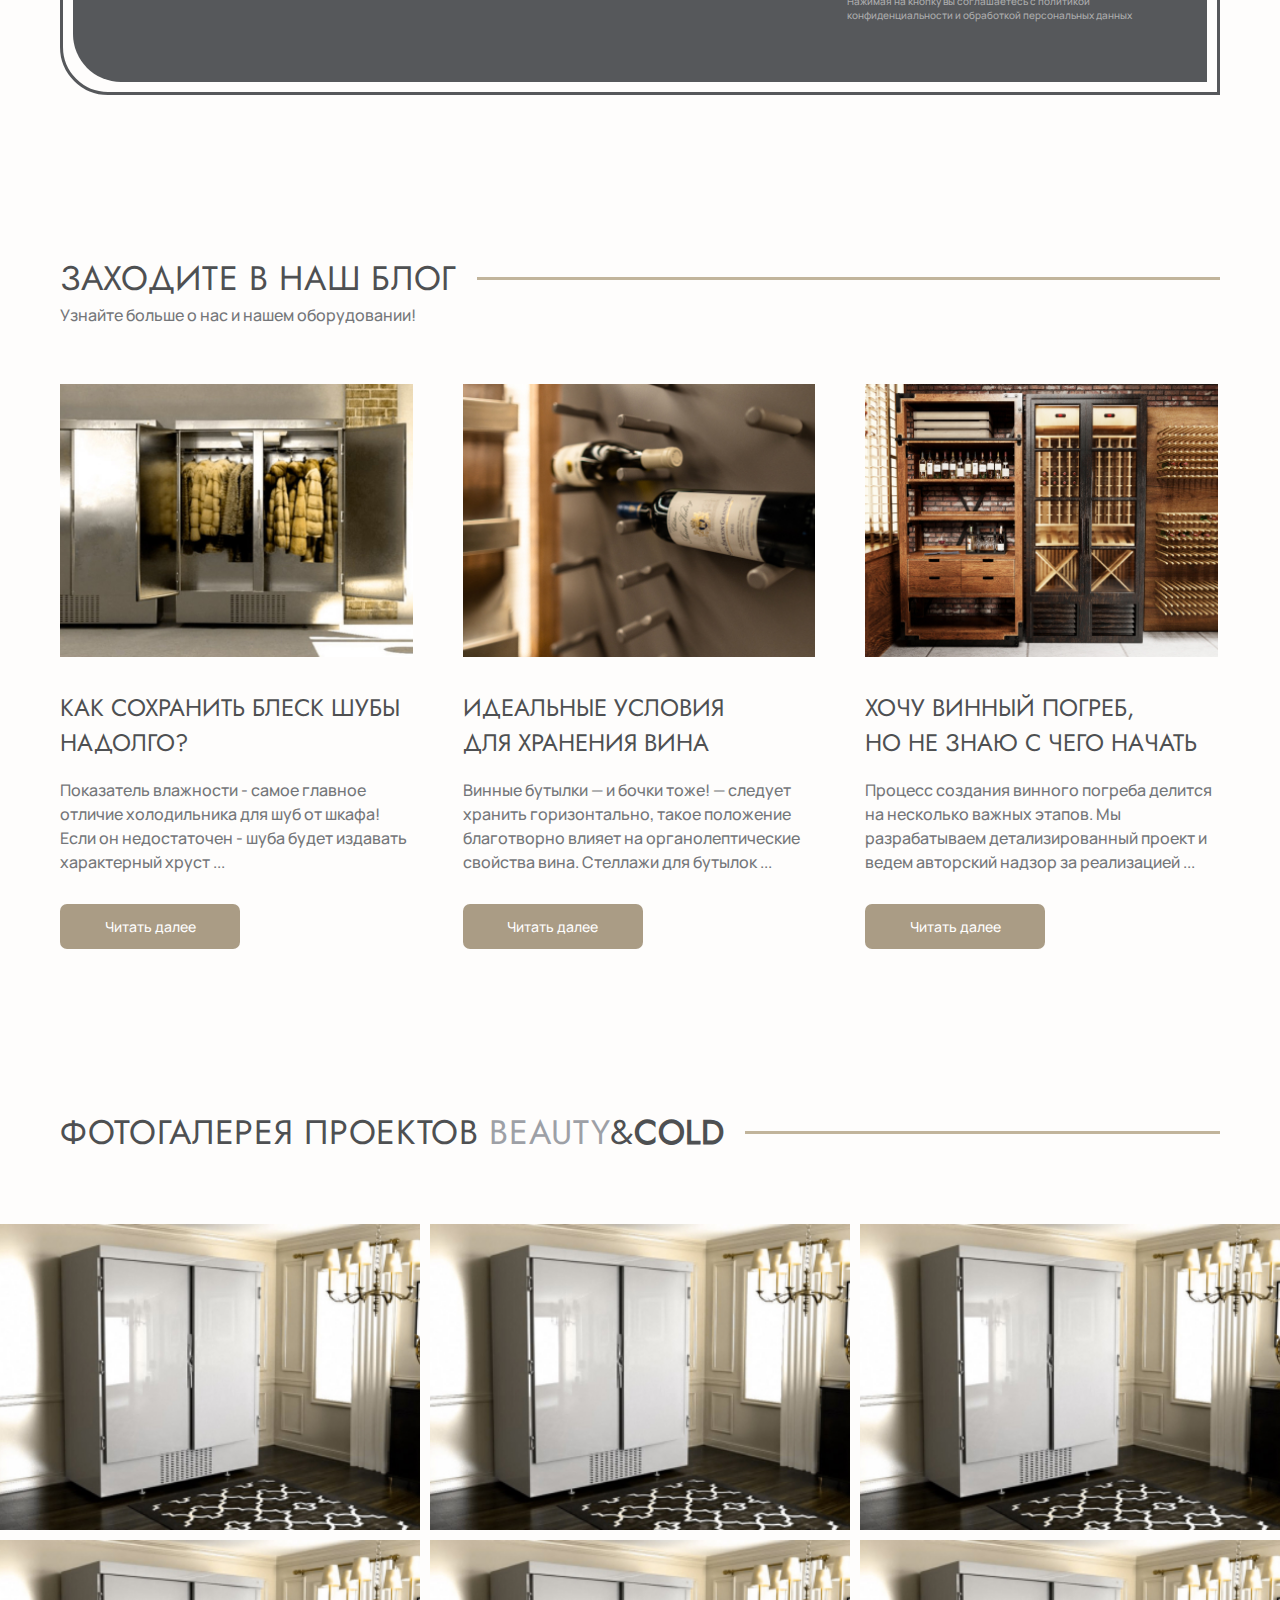
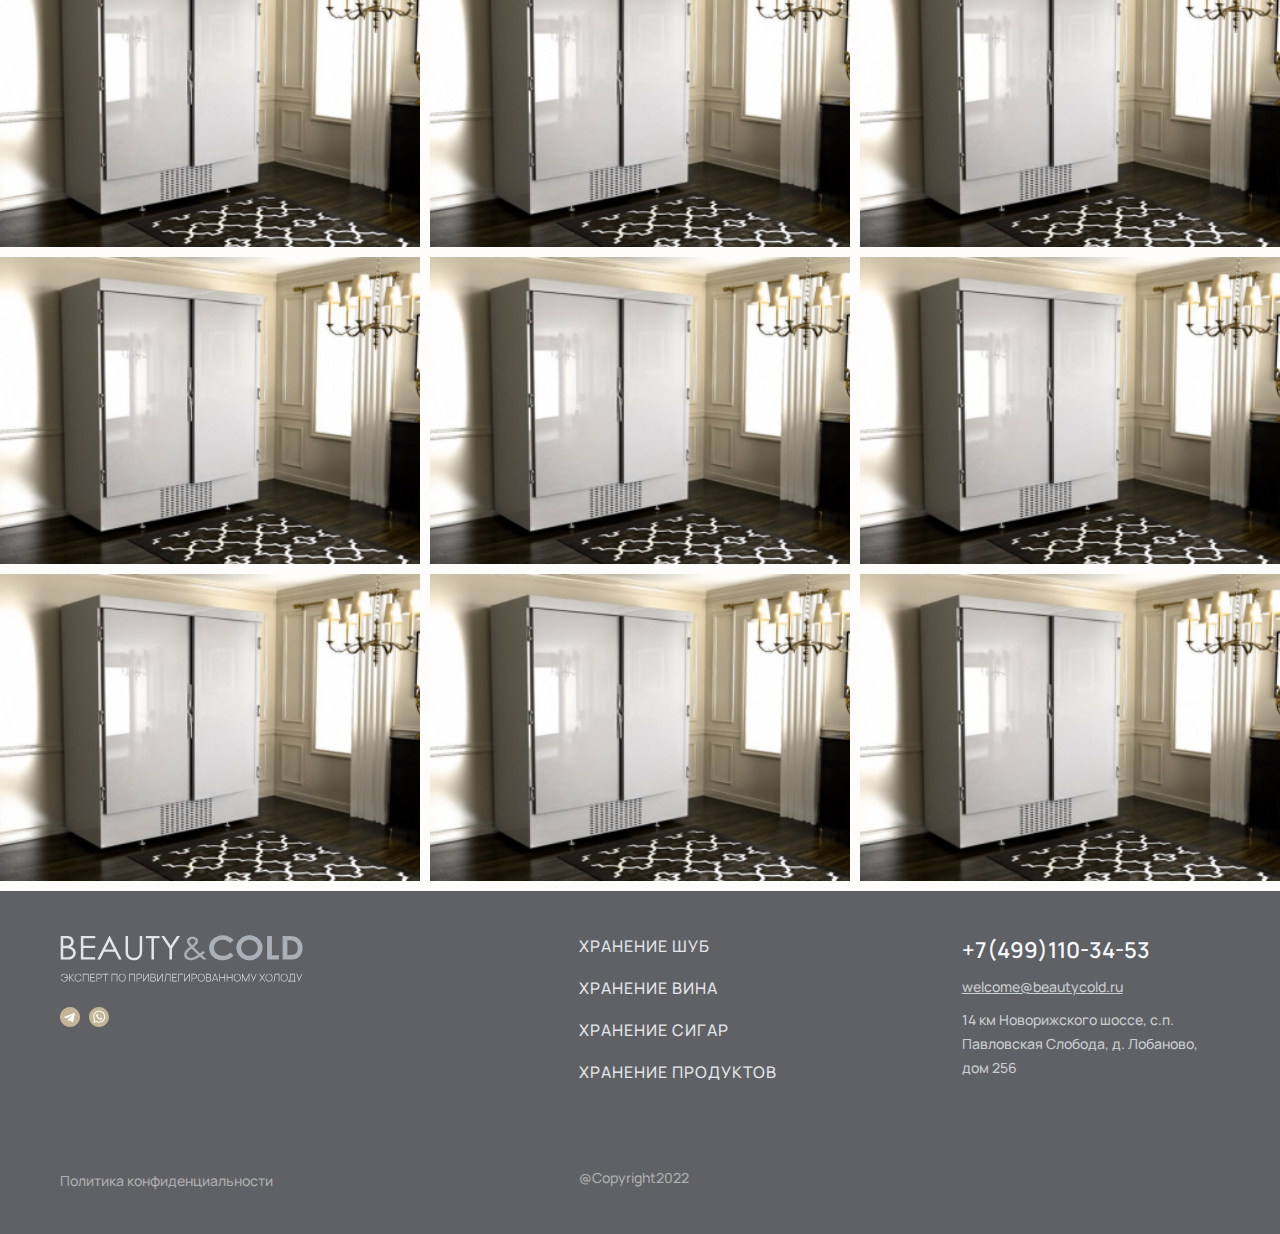
==== commit b8f22b1b: "Еще исправления" ====
--- a/index.html
+++ b/index.html
@@ -111,7 +111,7 @@
 <section class="hero">
 	<div class="container">
 		<h1 class="hero__title"><span class="hero__title-letter">Beauty</span>&<strong
-				class="hero__title-letter-two">Cold</strong> — эксперт по привилегированному холоду</h1>
+				class="hero__title-letter-two">Cold</strong> — эксперт <br> по привилегированному холоду</h1>
 		<div class="hero__wrapper">
 			<p class="hero__text">Мы создаем технологически совершенные решения для хранения вин, меха и сигар, которые
 				можно вписать в любой интерьер</p>
@@ -119,7 +119,7 @@
 				<button class="hero__button js-popup" type="button">Оставить заявку
 					<span class="hero__button-figure">
 						<svg class="hero__button-svg" width="310" height="50" viewBox="0 0 310 50" fill="none" xmlns="http://www.w3.org/2000/svg">
-								<path d="M0.000976562 0C64.0015 0 83.0011 50 156.001 50C229.001 50 255.501 0 309.501 0H0.000976562Z" fill="#E5E5E5"/>
+								<path d="M0.000976562 0C64.0015 0 83.0011 50 156.001 50C229.001 50 255.501 0 309.501 0H0.000976562Z" fill="#FEFDFC"/>
 						</svg>
 				</span>
 				</button>
--- a/css/main.css
+++ b/css/main.css
@@ -3,25 +3,25 @@
   font-style: normal;
   font-family: "Jost";
   font-display: swap;
-    font-display-src: url("../fonts/jost/Jost-Regular.woff2") format("woff2"), url("../fonts/jost/Jost-Regular.woff") format("woff"); }
+  src: url("../fonts/jost/Jost-Regular.woff2") format("woff2"), url("../fonts/jost/Jost-Regular.woff") format("woff"); }
 @font-face {
   font-weight: 400;
   font-style: normal;
   font-family: "Manrope";
   font-display: swap;
-    font-display-src: url("../fonts/manrope/Manrope-Medium.woff2") format("woff2"), url("../fonts/manrope/Manrope-Medium.woff") format("woff"); }
+  src: url("../fonts/manrope/Manrope-Medium.woff2") format("woff2"), url("../fonts/manrope/Manrope-Medium.woff") format("woff"); }
 @font-face {
   font-weight: 500;
   font-style: normal;
   font-family: "Manrope";
   font-display: swap;
-    font-display-src: url("../fonts/manrope/Manrope-Medium.woff2") format("woff2"), url("../fonts/manrope/Manrope-Medium.woff") format("woff"); }
+  src: url("../fonts/manrope/Manrope-Regular.woff2") format("woff2"), url("../fonts/manrope/Manrope-Regular.woff") format("woff"); }
 @font-face {
   font-weight: 600;
   font-style: normal;
   font-family: "Manrope";
   font-display: swap;
-    font-display-src: url("../fonts/manrope/Manrope-Medium.woff2") format("woff2"), url("../fonts/manrope/Manrope-Medium.woff") format("woff"); }
+  src: url("../fonts/manrope/Manrope-SemiBold.woff2") format("woff2"), url("../fonts/manrope/Manrope-SemiBold.woff") format("woff"); }
 * {
   padding: 0;
   margin: 0; }
@@ -32,7 +32,7 @@
   color: #747679;
   font-weight: 400;
   overflow-x: hidden;
-  background-color: #E5E5E5; }
+  background-color: #FEFDFC; }
 
 button, textarea, input {
   border: none;
@@ -74,11 +74,15 @@
 a, li, p, button {
   font-size: 16px; }
 
+button, input {
+  font-family: "Manrope", sans-serif; }
+
 p {
   line-height: 24px; }
 
 img {
-  width: 100%; }
+  width: 100%;
+  object-fit: cover; }
 
 @media (max-width: 991px) {
   br {
@@ -271,6 +275,9 @@
     text-decoration: underline; }
     .menu-mobile__items-social:not(:last-child) {
       margin-bottom: 26px; }
+  .menu-mobile__close-svg {
+    width: 25px;
+    height: 25px; }
 
 .header__container {
   max-width: 1360px;
@@ -375,6 +382,8 @@
 @media (max-width: 768px) {
   .header__contacts-items--hide {
     display: none; } }
+.header__contacts-info {
+  transform: translateY(2px); }
 .header__contacts-link {
   color: #4E5052; }
   @media (max-width: 768px) {
@@ -391,13 +400,28 @@
       content: url("data:image/svg+xml,%3Csvg width='24' height='24' viewBox='0 0 24 24' fill='none' xmlns='http://www.w3.org/2000/svg'%3E%3Cpath d='M1.65527 6.14069V17.8692L7.51955 12.005L1.65527 6.14069ZM2.82051 4.96552L10.2448 12.3898C11.1824 13.3274 12.8178 13.3274 13.7554 12.3898L21.1797 4.96552H2.82051Z' fill='%23C2B697'/%3E%3Cpath d='M14.9253 13.56C14.1448 14.3412 13.1054 14.7724 11.9997 14.7724C10.8941 14.7724 9.85463 14.3412 9.07422 13.56L8.68939 13.1752L2.83008 19.0345H21.1694L15.3101 13.1752L14.9253 13.56ZM16.4803 12.005L22.3446 17.8692V6.14069L16.4803 12.005Z' fill='%23C2B697'/%3E%3C/svg%3E%0A");
       margin-right: 9px;
       margin-left: 21px;
-      transform: translateY(1px); }
+      transform: translateY(2px); }
       @media (max-width: 768px) {
         .header__contacts-link--mail:before {
           content: none; } }
+.header__keeping-items {
+  overflow: hidden; }
+  .header__keeping-items:hover .header__keeping-link:before {
+    content: "";
+    left: 0; }
 .header__keeping-link {
   text-transform: uppercase;
-  letter-spacing: 0.06em; }
+  letter-spacing: 0.06em;
+  position: relative; }
+  .header__keeping-link:before {
+    content: "";
+    position: absolute;
+    bottom: 0;
+    width: 100%;
+    height: 2px;
+    background-color: #747679;
+    left: -100%;
+    transition: all 0.5s; }
 .header__burger-wrapper {
   display: none;
   align-items: center;
@@ -462,7 +486,7 @@
   border-radius: 50%;
   transition: background 0.5s;
   cursor: pointer;
-  margin-right: 210px; }
+  margin-right: 190px; }
   .hero__button:before {
     content: "";
     position: absolute;
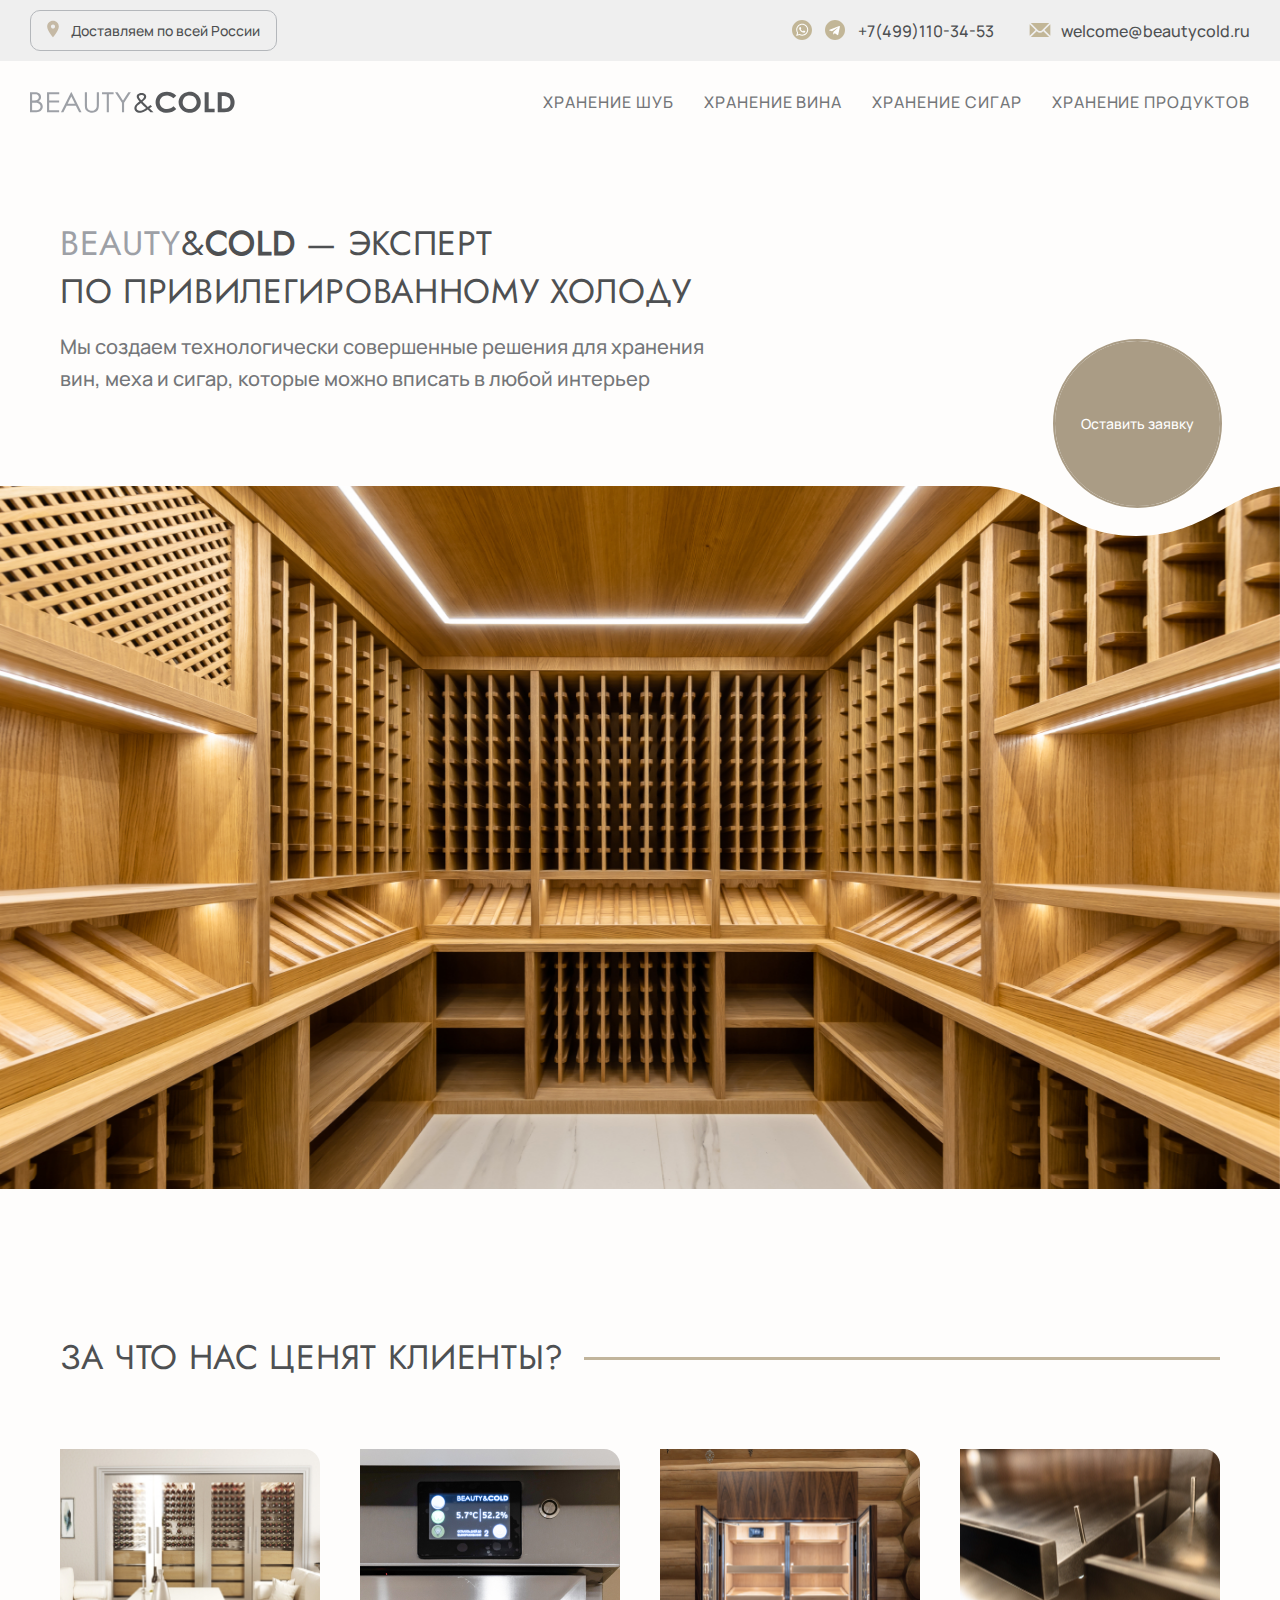
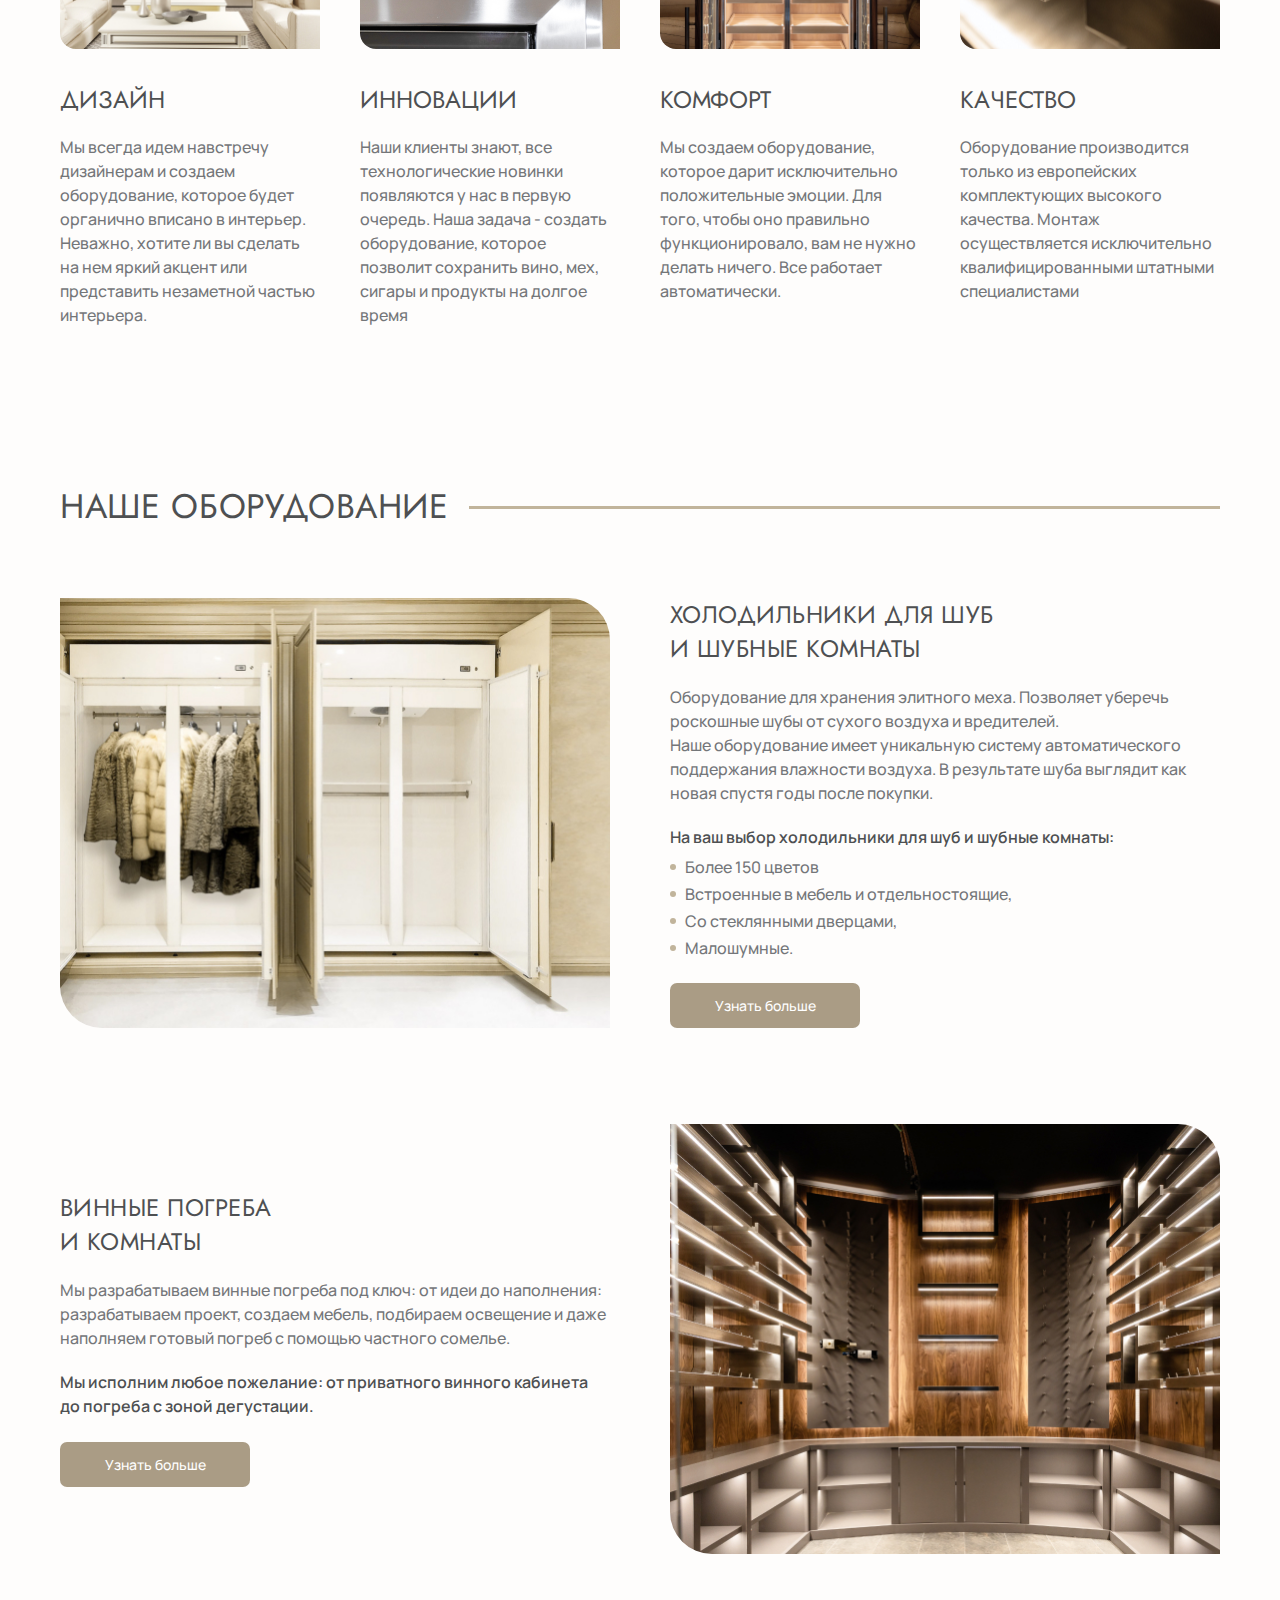
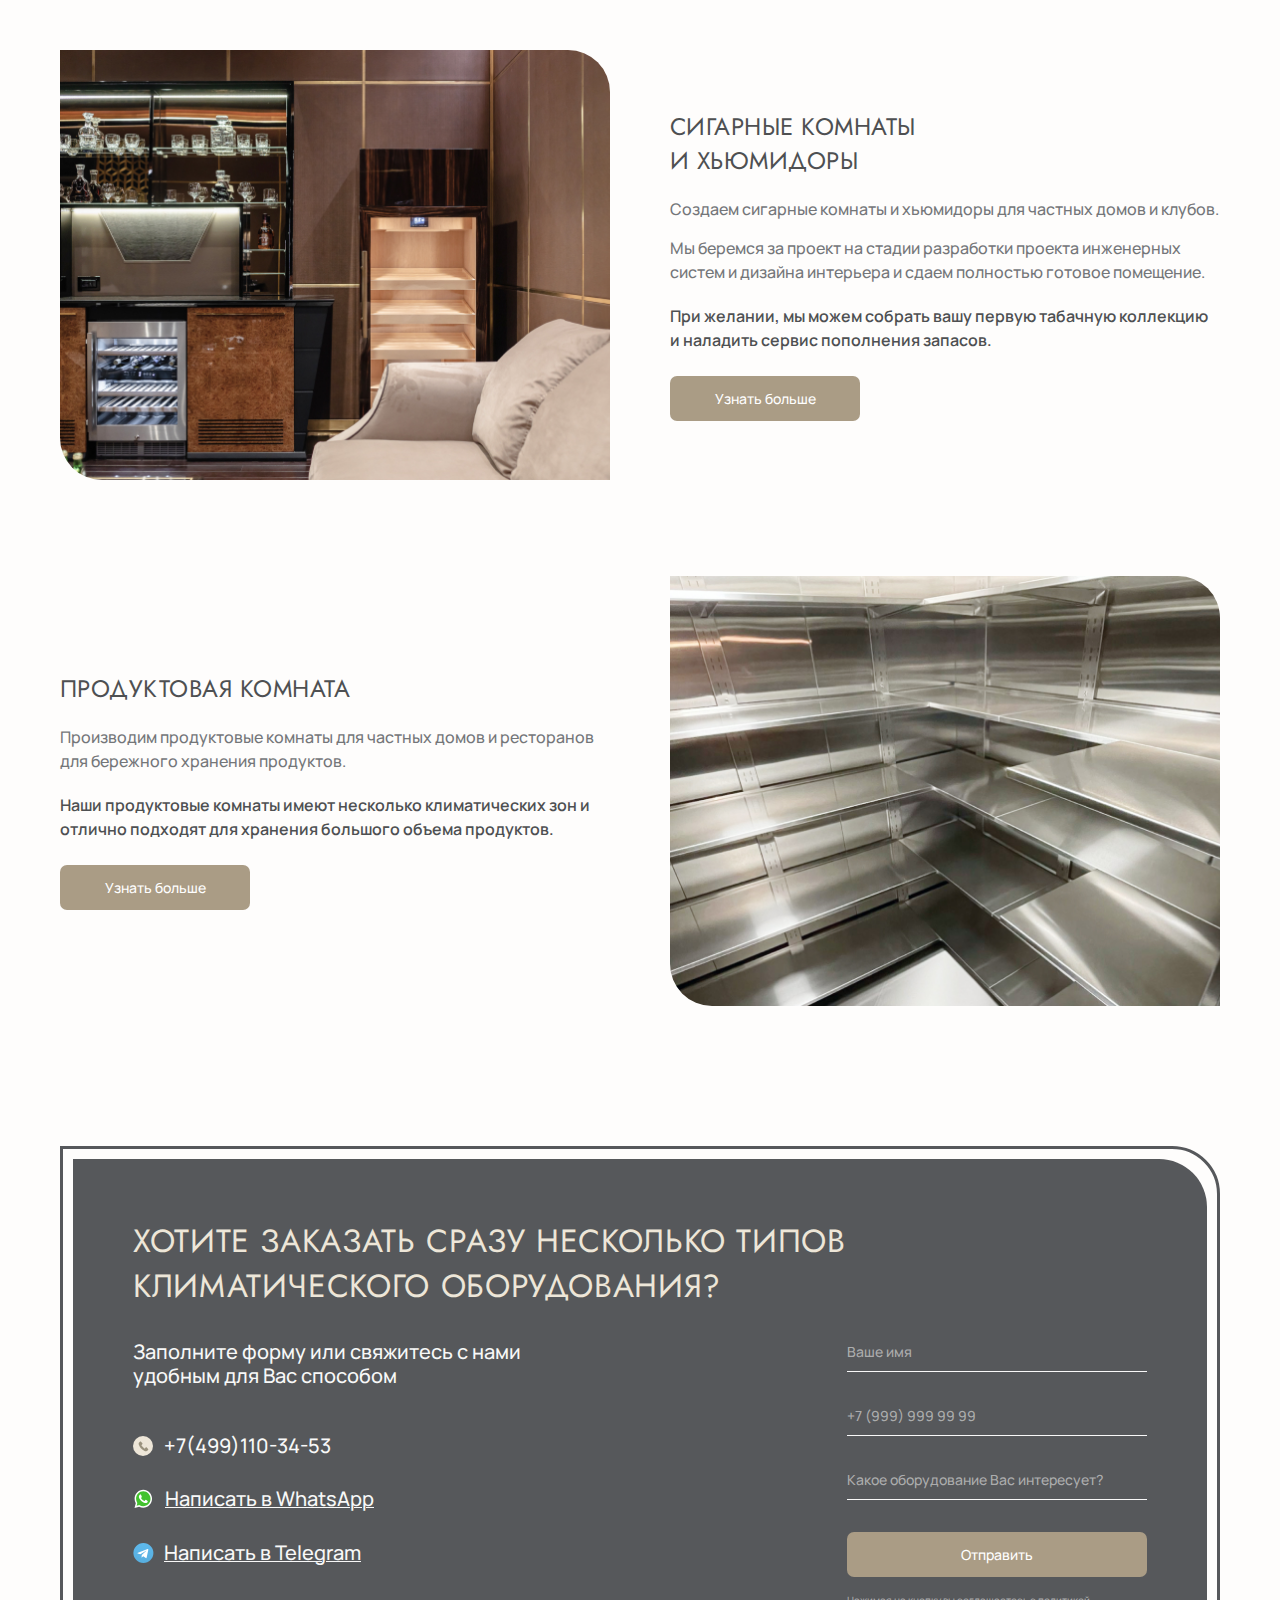
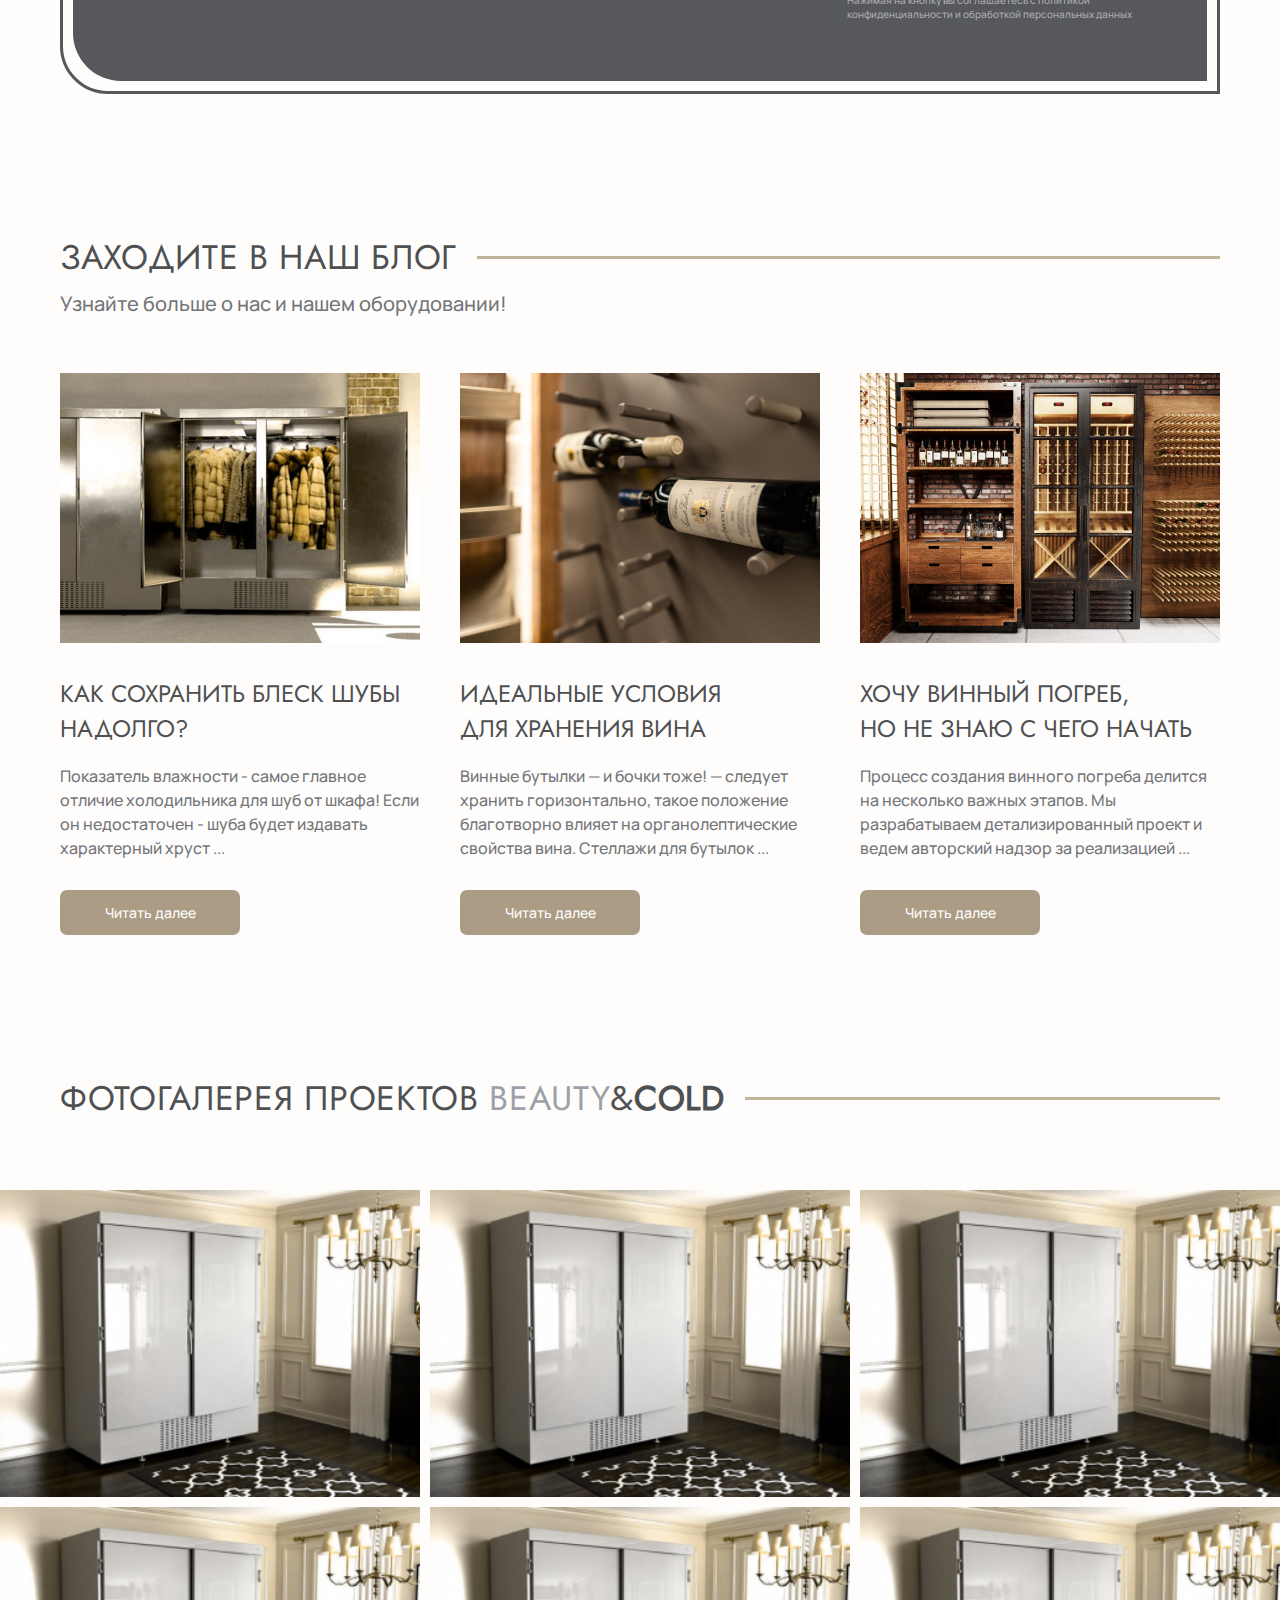
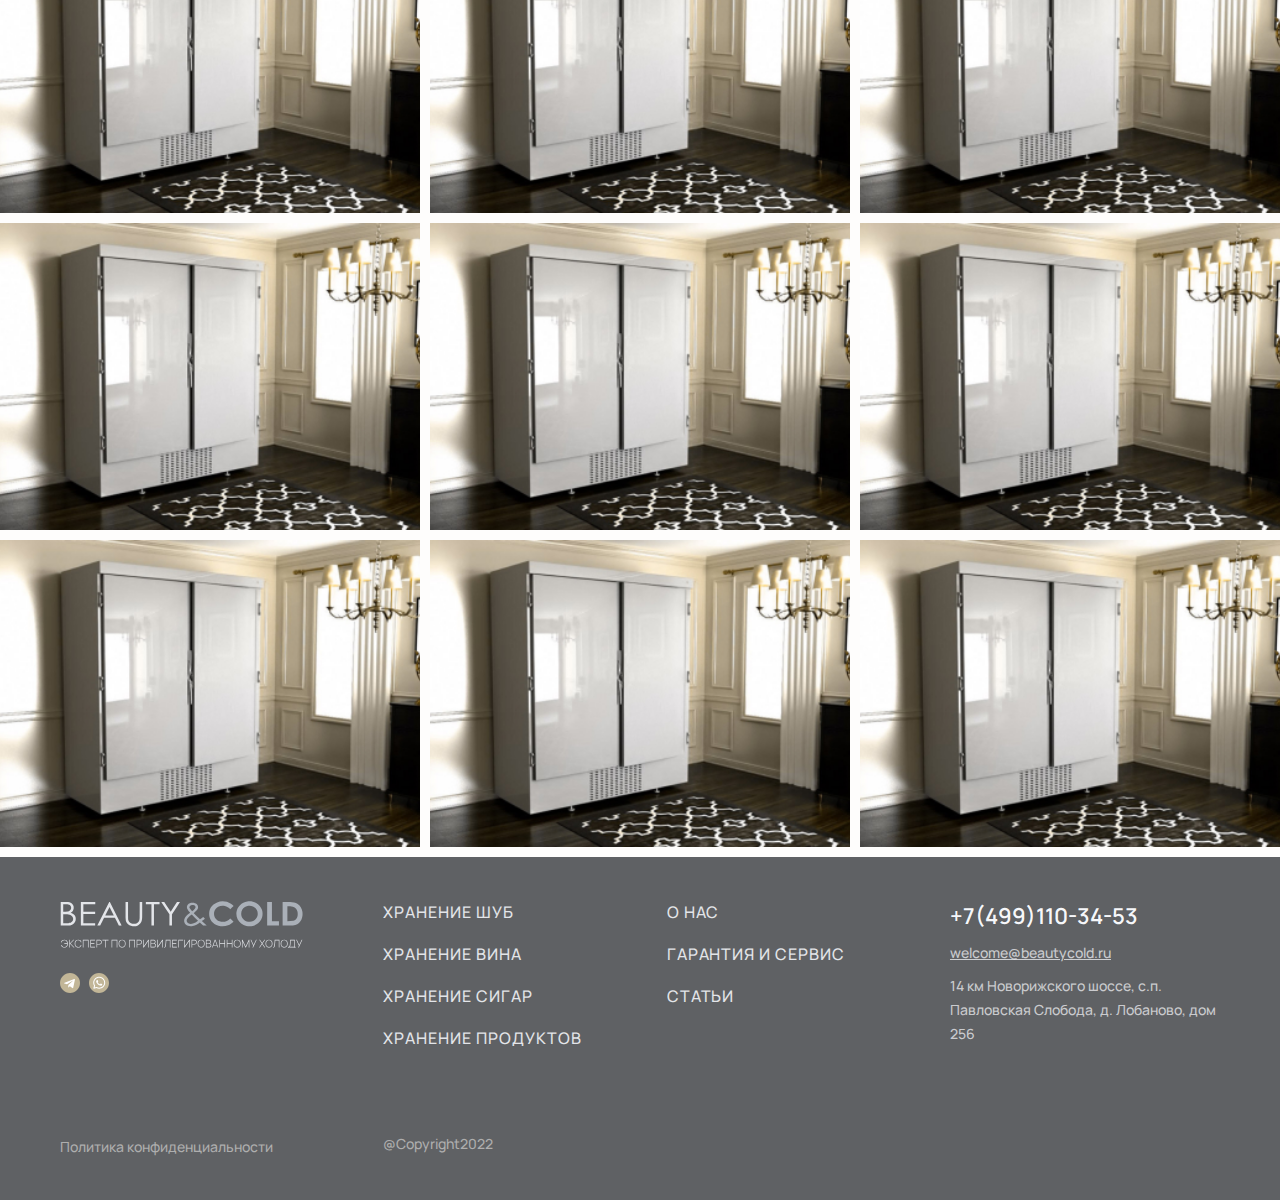
==== commit f7791e62: "Правки" ====
--- a/index.html
+++ b/index.html
@@ -429,6 +429,17 @@
 				<p class="footer__copyright">@Copyright2022</p>
 			</div>
 			
+			<div class="footer__item footer__item--four">
+				<nav class="footer__navigation">
+					<ul class="footer__keeping">
+						<li class="footer__keeping-items"><a class="footer__keeping-link" href="#">О нас</a></li>
+						<li class="footer__keeping-items"><a class="footer__keeping-link" href="#">Гарантия и сервис</a></li>
+						<li class="footer__keeping-items"><a class="footer__keeping-link" href="#">Статьи</a></li>
+					</ul>
+				</nav>
+		
+			</div>
+			
 			<div class="footer__item footer__item--third">
 				<div class="footer__contacts">
 					<a class="footer__tel" href="tel:+74991103453">+7(499)110-34-53</a>
--- a/css/main.css
+++ b/css/main.css
@@ -457,7 +457,8 @@
   color: #9DA0A6; }
 .hero__wrapper {
   display: flex;
-  justify-content: space-between; }
+  justify-content: space-between;
+  margin-bottom: 20px; }
   @media (max-width: 768px) {
     .hero__wrapper {
       flex-direction: column;
@@ -466,7 +467,8 @@
   z-index: 100; }
 .hero__text {
   font-size: 20px;
-  max-width: 660px; }
+  max-width: 660px;
+  line-height: 1.6; }
   @media (max-width: 991px) {
     .hero__text {
       font-size: 15px;
@@ -486,7 +488,9 @@
   border-radius: 50%;
   transition: background 0.5s;
   cursor: pointer;
-  margin-right: 190px; }
+  margin-right: 190px;
+  margin-top: 10px;
+  font-size: 14px; }
   .hero__button:before {
     content: "";
     position: absolute;
@@ -503,7 +507,7 @@
     background-color: #C1B49B; }
 .hero__button-figure {
   position: absolute;
-  bottom: -14px;
+  bottom: -34px;
   left: -75px;
   z-index: -2; }
 .hero__button-path {
@@ -522,12 +526,12 @@
 .gallery {
   margin-top: -40px; }
   .gallery__swiper {
-    margin-bottom: 160px; }
+    margin-bottom: 140px; }
     @media (max-width: 768px) {
       .gallery__swiper {
         margin-bottom: 90px; } }
   .gallery__img {
-    max-height: 700px; }
+    max-height: 780px; }
     @media (max-width: 768px) {
       .gallery__img {
         object-fit: cover;
@@ -580,7 +584,7 @@
   display: flex;
   flex-direction: column;
   gap: 96px;
-  margin-bottom: 160px; }
+  margin-bottom: 140px; }
   @media (max-width: 991px) {
     .device__item-wrapper {
       gap: 50px;
@@ -628,7 +632,7 @@
   .device__list-title {
     font-size: 15px; } }
 .device__button {
-  max-width: 180px; }
+  max-width: 190px; }
   @media (max-width: 991px) {
     .device__button {
       max-width: 250px;
@@ -684,15 +688,22 @@
   .value__title-wrapper--blog {
     margin-bottom: 0; }
 .value__text {
-  margin-bottom: 57px; }
+  margin-top: 10px;
+  margin-bottom: 57px;
+  font-size: 20px; }
   @media (max-width: 768px) {
     .value__text {
-      text-align: center; } }
+      text-align: center;
+      font-size: 18px;
+      margin-bottom: 30px; } }
+  @media (max-width: 560px) {
+    .value__text {
+      font-size: 16px; } }
 .value__item-wrapper {
   display: flex;
   align-items: stretch;
-  gap: 50px;
-  margin-bottom: 160px; }
+  gap: 40px;
+  margin-bottom: 140px; }
   @media (max-width: 768px) {
     .value__item-wrapper--client:after {
       content: "";
@@ -710,7 +721,7 @@
   display: inline-flex;
   flex-direction: column;
   justify-content: space-between;
-  width: calc(33.33% - 34px); }
+  width: calc(33.33% - 26px); }
   @media (max-width: 991px) {
     .value__item {
       width: 100%; } }
@@ -733,12 +744,12 @@
   background-repeat: no-repeat;
   background-position: center;
   margin-bottom: 33px;
-  min-height: 273px; }
+  min-height: 270px; }
   @media (max-width: 768px) {
     .value__item-top {
       margin-bottom: 26px; } }
   .value__item-top--figure {
-    min-height: 173px;
+    min-height: 200px;
     overflow: hidden;
     border-top-right-radius: 16px;
     border-bottom-left-radius: 16px; }
@@ -788,12 +799,12 @@
   border-bottom-left-radius: 48px;
   border-top-right-radius: 48px;
   padding: 10px;
-  margin-bottom: 160px; }
+  margin-bottom: 140px; }
   @media (max-width: 991px) {
     .quest__border {
       margin-bottom: 90px; } }
 .quest__wrapper {
-  padding: 79px 110px 65px 99px;
+  padding: 79px 108px 65px 99px;
   background-color: #56585B;
   border-bottom-left-radius: 48px;
   border-top-right-radius: 48px; }
@@ -814,7 +825,7 @@
     display: flex;
     justify-content: center; } }
 .quest__title {
-  font-size: 40px;
+  font-size: 42px;
   color: #EDE6D8;
   line-height: 1.4;
   text-align: left;
@@ -880,10 +891,20 @@
     margin-right: 11px; }
   .quest__list-link--tel:before {
     content: url("data:image/svg+xml,%3Csvg width='20' height='20' viewBox='0 0 20 20' fill='none' xmlns='http://www.w3.org/2000/svg'%3E%3Ccircle cx='10' cy='10' r='10' fill='%23EDE6D8'/%3E%3Cpath d='M13.7985 11.6098C13.4486 11.2644 13.0118 11.2644 12.6641 11.6098C12.3989 11.8728 12.1337 12.1357 11.873 12.4032C11.8016 12.4767 11.7415 12.4923 11.6546 12.4433C11.483 12.3497 11.3002 12.2739 11.1353 12.1714C10.3664 11.6878 9.72234 11.066 9.15181 10.3662C8.86877 10.0186 8.61694 9.64637 8.44088 9.22739C8.40522 9.1427 8.41191 9.08699 8.48099 9.0179C8.7462 8.76161 9.00472 8.49863 9.26547 8.23565C9.62874 7.87016 9.62874 7.44226 9.26324 7.07454C9.05598 6.86505 8.84872 6.66001 8.64145 6.45052C8.42751 6.23658 8.21579 6.0204 7.99961 5.80868C7.64972 5.4677 7.21291 5.4677 6.86524 5.81091C6.59781 6.07389 6.34151 6.34355 6.06962 6.60207C5.81779 6.84053 5.69075 7.13248 5.66401 7.47346C5.62167 8.02839 5.75761 8.55212 5.94928 9.06247C6.34151 10.1188 6.93878 11.0571 7.66309 11.9173C8.64145 13.0807 9.80925 14.0011 11.1754 14.6652C11.7905 14.9639 12.4279 15.1934 13.121 15.2313C13.5979 15.258 14.0124 15.1377 14.3445 14.7655C14.5718 14.5115 14.8281 14.2797 15.0688 14.0368C15.4254 13.6757 15.4276 13.2389 15.0733 12.8823C14.6498 12.4567 14.2242 12.0332 13.7985 11.6098Z' fill='%239A927D'/%3E%3C/svg%3E%0A"); }
-  .quest__list-link--whatsapp:before {
-    content: url("data:image/svg+xml,%3Csvg width='19' height='19' viewBox='0 0 17 17' fill='none' xmlns='http://www.w3.org/2000/svg'%3E%3Cpath d='M8.3418 0.0229492C3.95142 0.0229492 0.38086 3.70357 0.378907 8.22788C0.378418 9.77828 0.799317 11.2881 1.59595 12.5946L1.78516 12.905L0.980958 15.9331L3.99341 15.1183L4.28418 15.2961C5.50611 16.0438 6.90699 16.4394 8.33521 16.4399H8.33838C12.7254 16.4399 16.2959 12.759 16.2979 8.23443C16.2986 6.04176 15.4714 3.98027 13.9688 2.42937C12.4661 0.878464 10.4675 0.0237045 8.3418 0.0229492ZM13.0234 11.7557C12.824 12.3317 11.8682 12.8577 11.4085 12.9287C10.9961 12.9921 10.4746 13.0186 9.90137 12.831C9.55372 12.7172 9.10816 12.5654 8.53711 12.3113C6.13697 11.2428 4.56934 8.75131 4.44971 8.58665C4.33008 8.422 3.47266 7.249 3.47266 6.03471C3.47266 4.82068 4.09082 4.22373 4.31006 3.977C4.52954 3.73001 4.78882 3.66833 4.94825 3.66833C5.10767 3.66833 5.26734 3.66984 5.40674 3.67689C5.55371 3.68444 5.75098 3.61923 5.94507 4.10036C6.14454 4.59434 6.62305 5.80837 6.68287 5.93174C6.74268 6.05536 6.78247 6.19937 6.70289 6.36403C6.62305 6.52869 6.35791 6.88393 6.10474 7.20771C5.99854 7.34341 5.86011 7.46426 5.99976 7.71125C6.13916 7.95798 6.61963 8.76591 7.33082 9.42001C8.24488 10.2604 9.01587 10.5208 9.25513 10.6444C9.49415 10.7677 9.63379 10.7471 9.77344 10.5827C9.91285 10.418 10.3716 9.86237 10.531 9.61539C10.6904 9.3684 10.8501 9.40969 11.0693 9.49202C11.2888 9.5741 12.4651 10.171 12.7044 10.2944C12.9436 10.418 13.103 10.4797 13.1628 10.5827C13.2229 10.6857 13.2229 11.1794 13.0234 11.7557Z' fill='%2342C22E'/%3E%3C/svg%3E%0A"); }
-  .quest__list-link--telegram:before {
-    content: url("data:image/svg+xml,%3Csvg width='21' height='20' viewBox='0 0 21 20' fill='none' xmlns='http://www.w3.org/2000/svg'%3E%3Cpath d='M10.4014 20C15.9242 20 20.4014 15.5228 20.4014 10C20.4014 4.47715 15.9242 0 10.4014 0C4.87852 0 0.401367 4.47715 0.401367 10C0.401367 15.5228 4.87852 20 10.4014 20Z' fill='url(%23paint0_linear_284_168)'/%3E%3Cpath d='M4.97693 9.78351L14.6186 6.06601C15.0661 5.90434 15.457 6.17517 15.312 6.85184L15.3128 6.85101L13.6711 14.5852C13.5495 15.1335 13.2236 15.2668 12.7678 15.0085L10.2678 13.166L9.06194 14.3277C8.9286 14.461 8.81611 14.5735 8.55777 14.5735L8.73527 12.0293L13.3686 7.84351C13.5703 7.66601 13.3236 7.56601 13.0578 7.74267L7.33194 11.3477L4.8636 10.5777C4.32777 10.4077 4.3161 10.0418 4.97693 9.78351Z' fill='white'/%3E%3Cdefs%3E%3ClinearGradient id='paint0_linear_284_168' x1='10.4014' y1='0' x2='10.4014' y2='20' gradientUnits='userSpaceOnUse'%3E%3Cstop stop-color='%235EB9EC'/%3E%3Cstop offset='1' stop-color='%2357AEDF'/%3E%3C/linearGradient%3E%3C/defs%3E%3C/svg%3E%0A"); }
+  .quest__list-link--whatsapp {
+    text-decoration: underline;
+    text-decoration-thickness: 1px; }
+    .quest__list-link--whatsapp:before {
+      content: url("data:image/svg+xml,%3Csvg width='30' height='30' viewBox='0 0 32 33' fill='none' xmlns='http://www.w3.org/2000/svg'%3E%3Cpath d='M16.3394 26.1068H16.3354C14.7327 26.1061 13.1577 25.6917 11.759 24.9051L6.68262 26.278L8.04126 21.1621C7.20312 19.6651 6.76221 17.9666 6.76294 16.2266C6.76514 10.7834 11.061 6.35498 16.3394 6.35498C18.9009 6.35599 21.3054 7.38422 23.1133 9.25008C24.9214 11.1162 25.9165 13.5966 25.9155 16.2344C25.9133 21.678 21.6169 26.1068 16.3394 26.1068Z' fill='white'/%3E%3Cpath d='M16.3418 8.02295C11.9514 8.02295 8.38086 11.7036 8.37891 16.2279C8.37842 17.7783 8.79932 19.2881 9.59595 20.5946L9.78516 20.905L8.98096 23.9331L11.9934 23.1183L12.2842 23.2961C13.5061 24.0438 14.907 24.4394 16.3352 24.4399H16.3384C20.7254 24.4399 24.2959 20.759 24.2979 16.2344C24.2986 14.0418 23.4714 11.9803 21.9688 10.4294C20.4661 8.87846 18.4675 8.0237 16.3418 8.02295ZM21.0234 19.7557C20.824 20.3317 19.8682 20.8577 19.4085 20.9287C18.9961 20.9921 18.4746 21.0186 17.9014 20.831C17.5537 20.7172 17.1082 20.5654 16.5371 20.3113C14.137 19.2428 12.5693 16.7513 12.4497 16.5867C12.3301 16.422 11.4727 15.249 11.4727 14.0347C11.4727 12.8207 12.0908 12.2237 12.3101 11.977C12.5295 11.73 12.7888 11.6683 12.9482 11.6683C13.1077 11.6683 13.2673 11.6698 13.4067 11.6769C13.5537 11.6844 13.751 11.6192 13.9451 12.1004C14.1445 12.5943 14.6231 13.8084 14.6829 13.9317C14.7427 14.0554 14.7825 14.1994 14.7029 14.364C14.6231 14.5287 14.3579 14.8839 14.1047 15.2077C13.9985 15.3434 13.8601 15.4643 13.9998 15.7112C14.1392 15.958 14.6196 16.7659 15.3308 17.42C16.2449 18.2604 17.0159 18.5208 17.2551 18.6444C17.4941 18.7677 17.6338 18.7471 17.7734 18.5827C17.9128 18.418 18.3716 17.8624 18.531 17.6154C18.6904 17.3684 18.8501 17.4097 19.0693 17.492C19.2888 17.5741 20.4651 18.171 20.7044 18.2944C20.9436 18.418 21.103 18.4797 21.1628 18.5827C21.2229 18.6857 21.2229 19.1794 21.0234 19.7557Z' fill='%2342C22E'/%3E%3C/svg%3E%0A");
+      width: 30px;
+      height: 30px;
+      transform: translateX(-5px);
+      margin-right: 2px; }
+  .quest__list-link--telegram {
+    text-decoration: underline;
+    text-decoration-thickness: 1px; }
+    .quest__list-link--telegram:before {
+      content: url("data:image/svg+xml,%3Csvg width='21' height='20' viewBox='0 0 21 20' fill='none' xmlns='http://www.w3.org/2000/svg'%3E%3Cpath d='M10.4014 20C15.9242 20 20.4014 15.5228 20.4014 10C20.4014 4.47715 15.9242 0 10.4014 0C4.87852 0 0.401367 4.47715 0.401367 10C0.401367 15.5228 4.87852 20 10.4014 20Z' fill='url(%23paint0_linear_284_168)'/%3E%3Cpath d='M4.97693 9.78351L14.6186 6.06601C15.0661 5.90434 15.457 6.17517 15.312 6.85184L15.3128 6.85101L13.6711 14.5852C13.5495 15.1335 13.2236 15.2668 12.7678 15.0085L10.2678 13.166L9.06194 14.3277C8.9286 14.461 8.81611 14.5735 8.55777 14.5735L8.73527 12.0293L13.3686 7.84351C13.5703 7.66601 13.3236 7.56601 13.0578 7.74267L7.33194 11.3477L4.8636 10.5777C4.32777 10.4077 4.3161 10.0418 4.97693 9.78351Z' fill='white'/%3E%3Cdefs%3E%3ClinearGradient id='paint0_linear_284_168' x1='10.4014' y1='0' x2='10.4014' y2='20' gradientUnits='userSpaceOnUse'%3E%3Cstop stop-color='%235EB9EC'/%3E%3Cstop offset='1' stop-color='%2357AEDF'/%3E%3C/linearGradient%3E%3C/defs%3E%3C/svg%3E%0A"); }
 .quest__form {
   display: flex;
   flex-direction: column;
@@ -895,7 +916,7 @@
   margin-bottom: 32px; }
 .quest__input {
   width: 100%;
-  padding-bottom: 4px;
+  padding-bottom: 10px;
   border-bottom: 1px solid #F8F8F8;
   color: #F8F8F8; }
   .quest__input::placeholder {
@@ -931,30 +952,39 @@
     display: flex;
     flex-direction: column;
     justify-content: space-between;
-    width: calc(33.33% - 20px); }
-    @media (max-width: 891px) {
+    width: calc(25% - 20px); }
+    @media (max-width: 1024px) {
+      .footer__item:not(:last-child) {
+        margin-bottom: 40px; } }
+    @media (max-width: 1024px) {
+      .footer__item {
+        width: 50%; } }
+    @media (max-width: 768px) {
       .footer__item {
         width: 100%; } }
     .footer__item--first {
       margin-right: 40px; }
-      @media (max-width: 891px) {
+      @media (max-width: 1024px) {
+        .footer__item--first {
+          margin-right: 0; } }
+      @media (max-width: 768px) {
         .footer__item--first {
           margin-bottom: 22px;
           order: 1; } }
-    .footer__item--second {
-      width: calc(25% - 20px); }
-      @media (max-width: 891px) {
-        .footer__item--second {
-          width: 100%;
-          order: 3;
-          margin-bottom: 64px; } }
-    .footer__item--third {
-      width: calc(24% - 20px); }
-      @media (max-width: 891px) {
-        .footer__item--third {
-          width: 100%;
-          order: 2;
-          margin-bottom: 50px; } }
+    @media (max-width: 768px) {
+      .footer__item--second {
+        width: 100%;
+        order: 3;
+        margin-bottom: 64px; } }
+    @media (max-width: 768px) {
+      .footer__item--third {
+        width: 100%;
+        order: 4;
+        margin-bottom: 50px; } }
+    @media (max-width: 768px) {
+      .footer__item--four {
+        width: 100%;
+        order: 2; } }
   .footer__logo {
     margin-bottom: 130px; }
     @media (max-width: 891px) {
@@ -979,12 +1009,26 @@
       .footer__pol--mob {
         display: block; } }
   .footer__keeping-items {
-    text-transform: uppercase; }
+    text-transform: uppercase;
+    overflow: hidden; }
+    .footer__keeping-items:hover .footer__keeping-link:before {
+      content: "";
+      left: 0; }
     .footer__keeping-items:not(:last-child) {
       margin-bottom: 20px; }
   .footer__keeping-link {
     color: #E3E5E9;
-    letter-spacing: 0.06em; }
+    letter-spacing: 0.06em;
+    position: relative; }
+    .footer__keeping-link:before {
+      content: "";
+      position: absolute;
+      bottom: 0;
+      width: 100%;
+      height: 2px;
+      background-color: #E3E5E9;
+      left: -100%;
+      transition: all 0.5s; }
     @media (max-width: 991px) {
       .footer__keeping-link {
         font-size: 15px; } }
@@ -1025,9 +1069,9 @@
         font-size: 12px; } }
   .footer__bottom-mob {
     display: none; }
-    @media (max-width: 891px) {
+    @media (max-width: 768px) {
       .footer__bottom-mob {
         display: block;
-        order: 4; } }
+        order: 5; } }
 
 /*# sourceMappingURL=main.css.map */
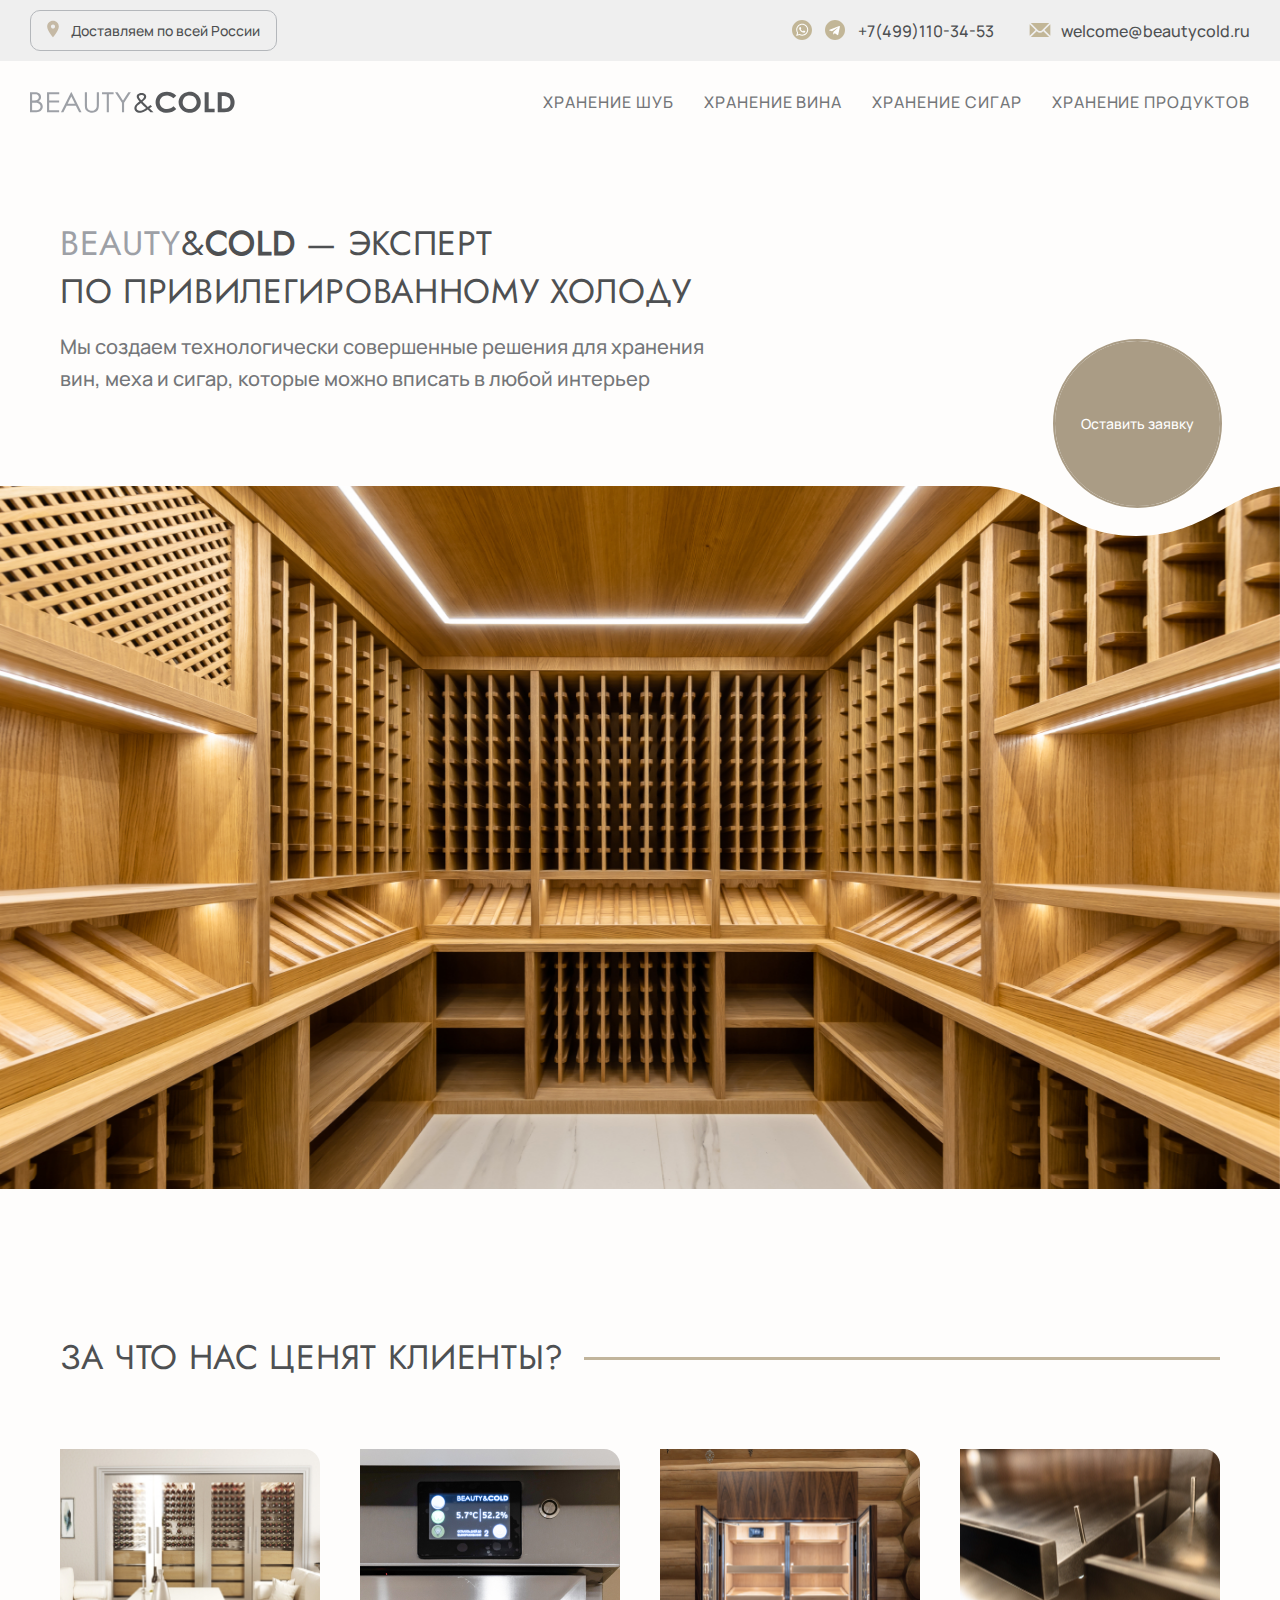
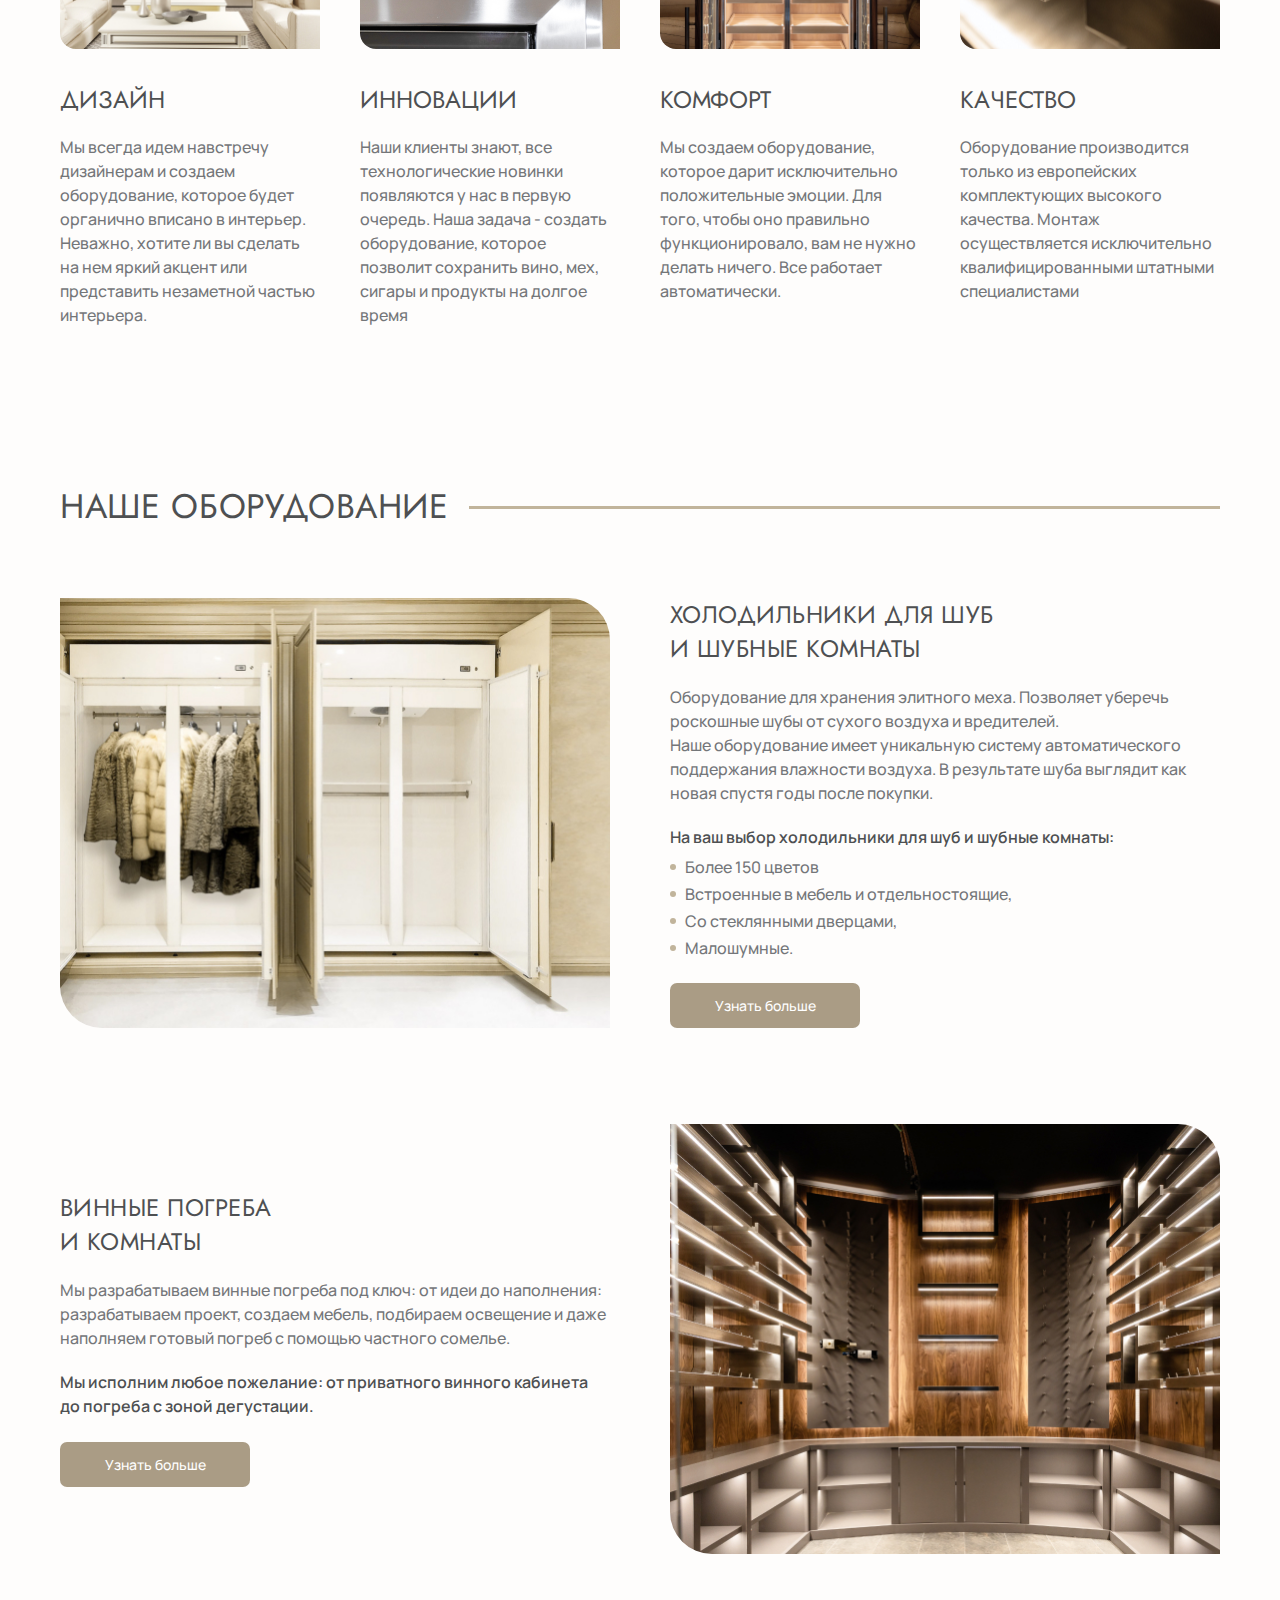
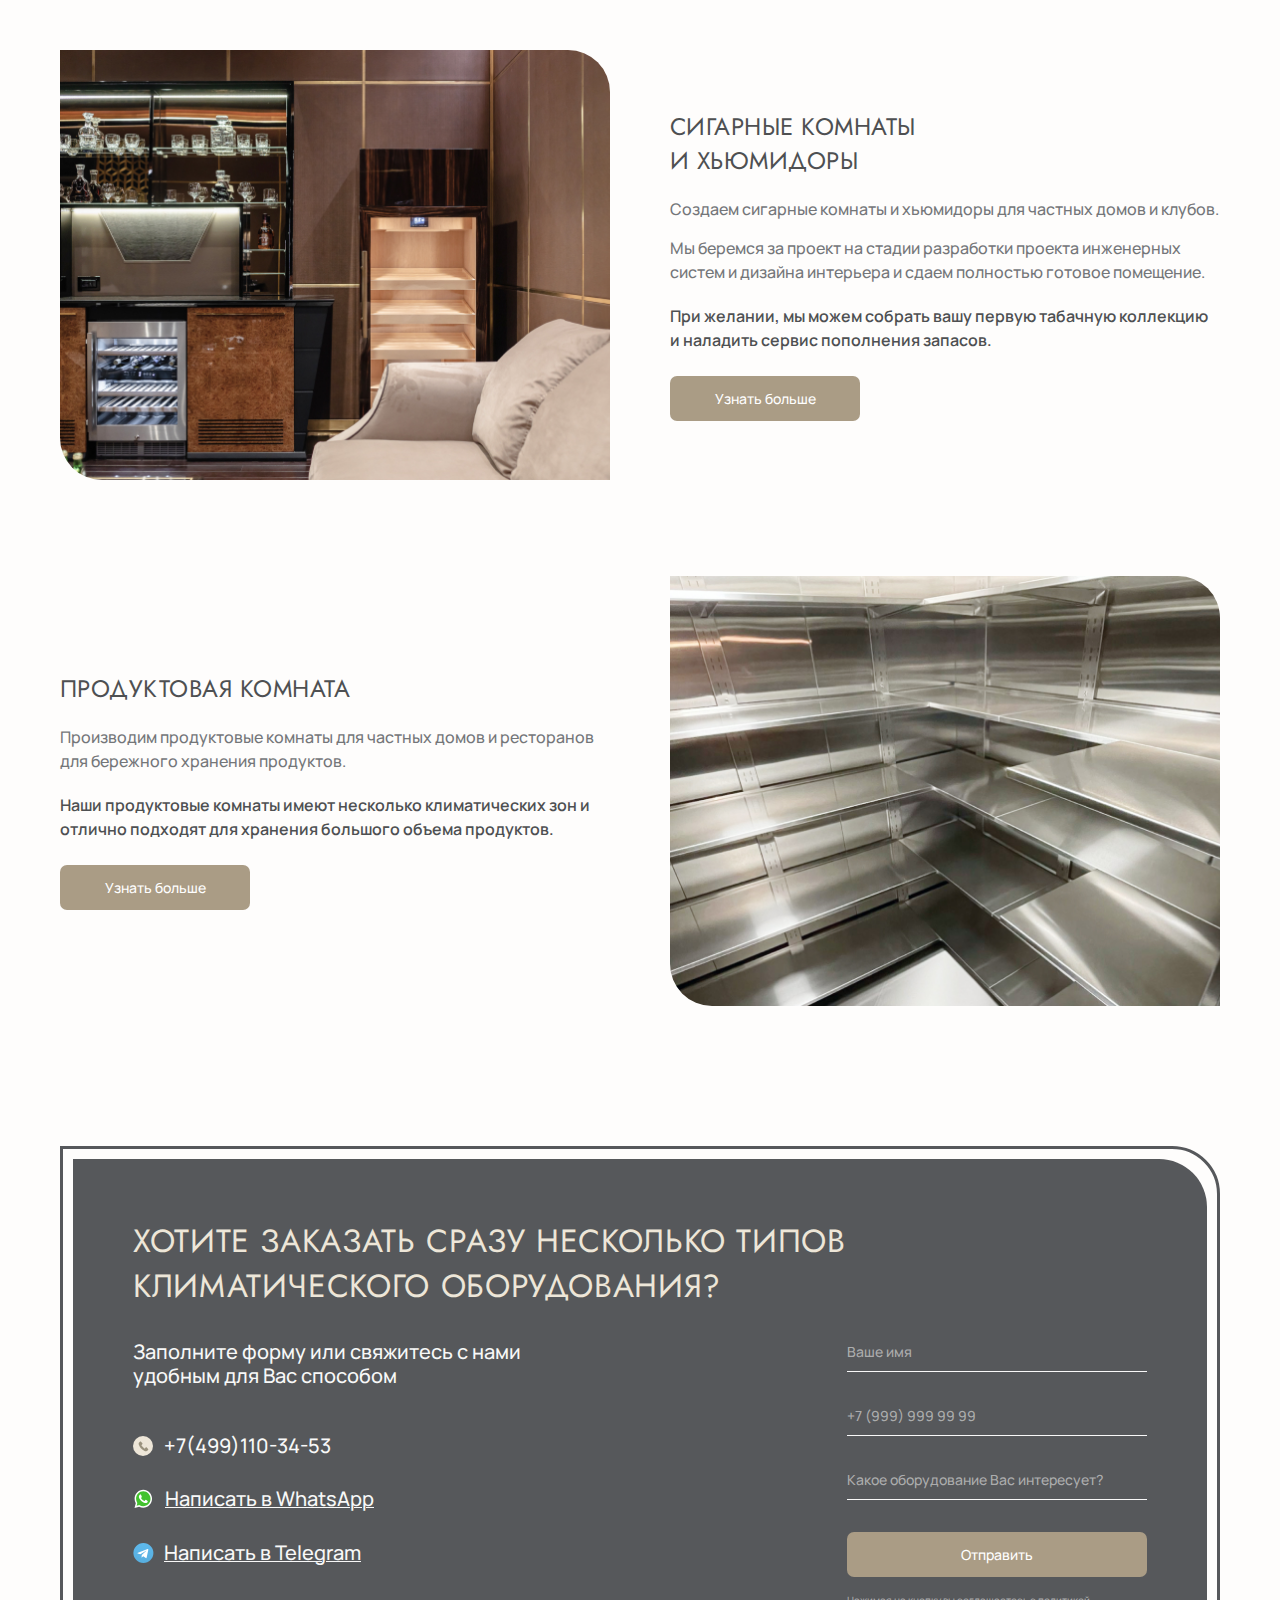
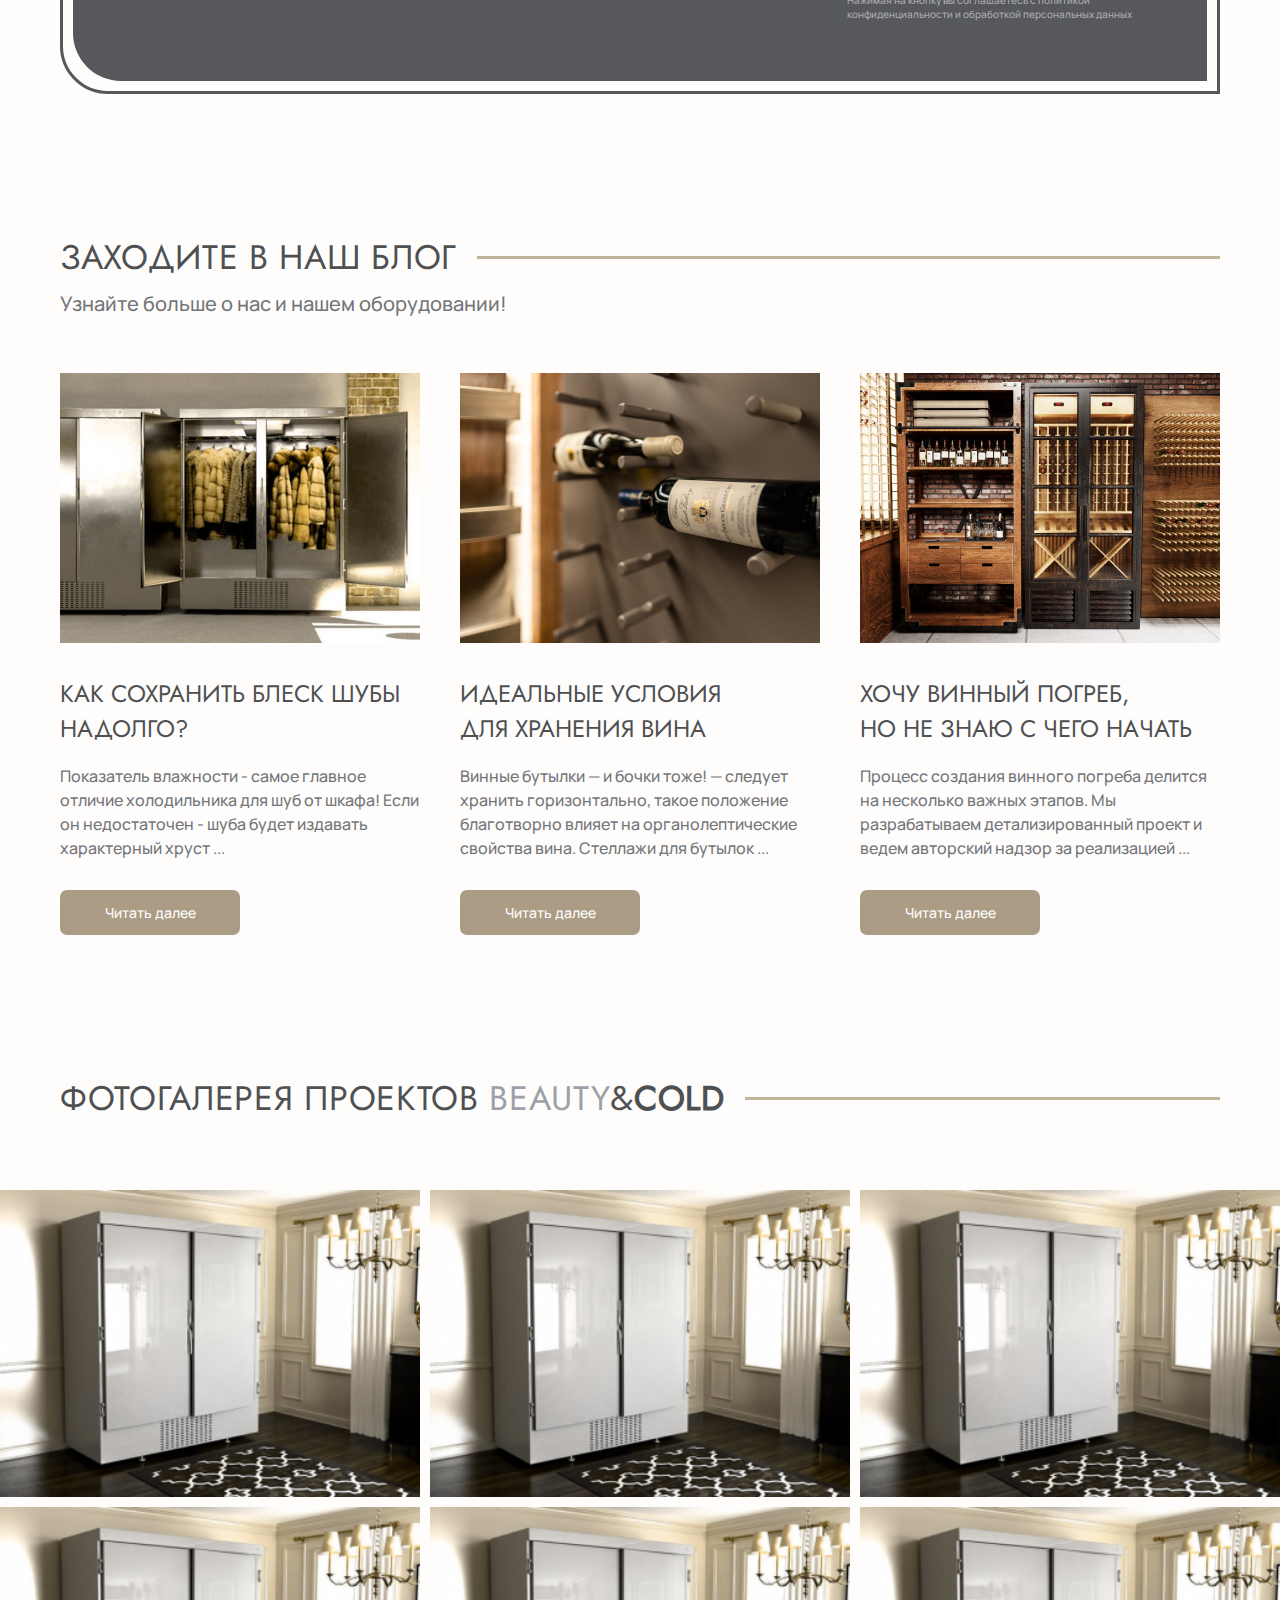
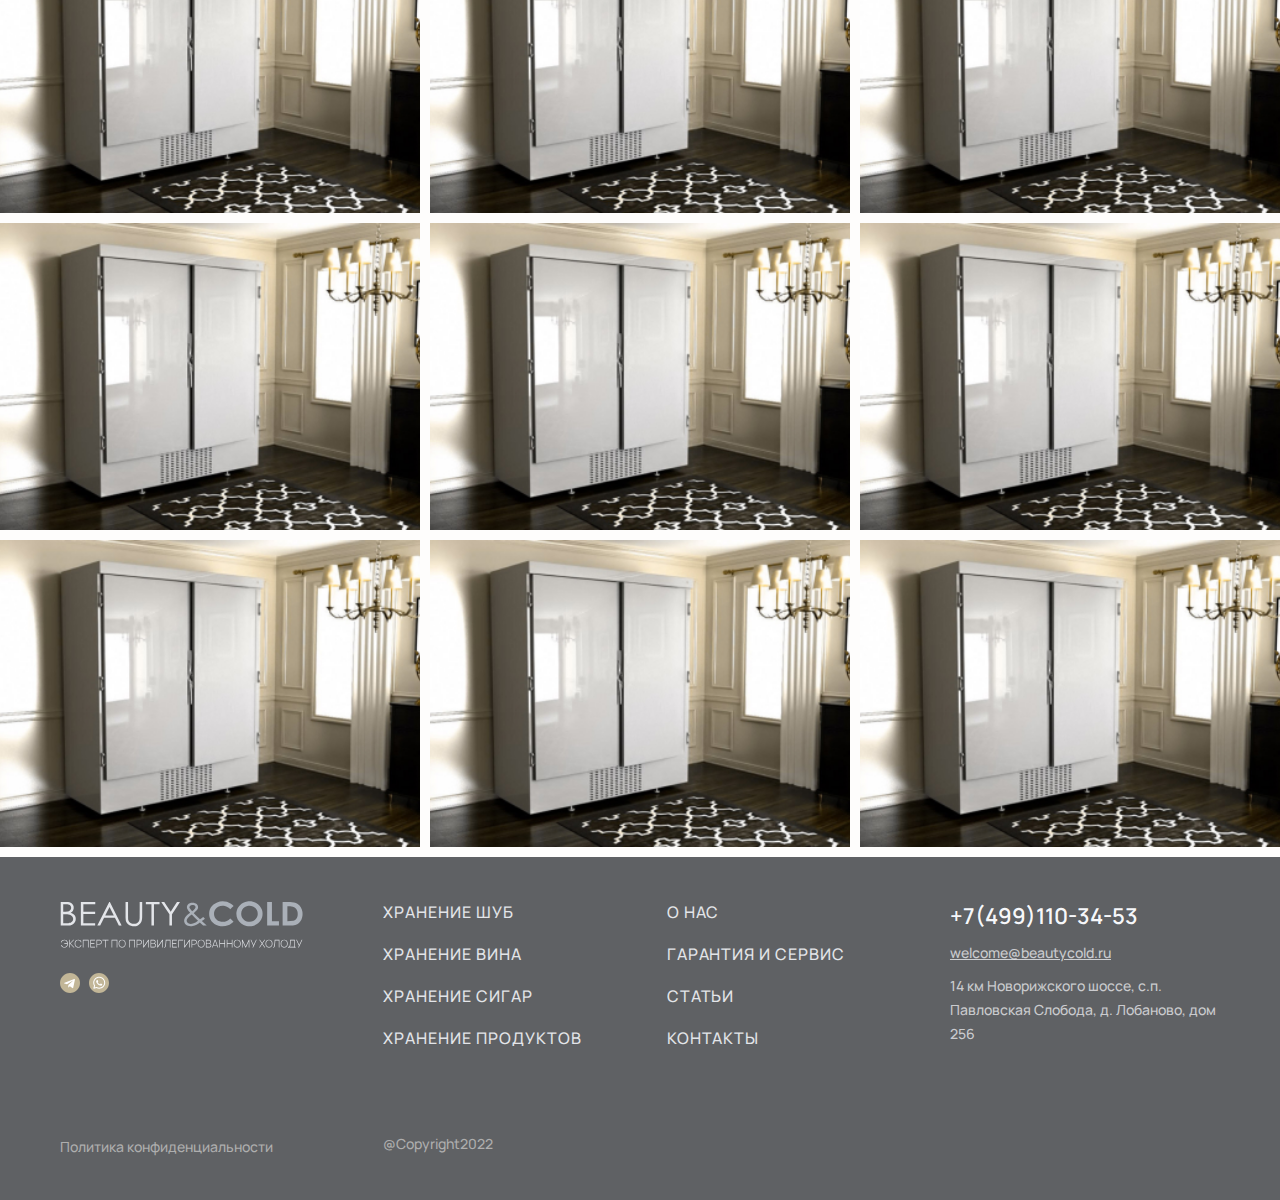
==== commit d742359e: "Автопрефексы" ====
--- a/index.html
+++ b/index.html
@@ -435,6 +435,7 @@
 						<li class="footer__keeping-items"><a class="footer__keeping-link" href="#">О нас</a></li>
 						<li class="footer__keeping-items"><a class="footer__keeping-link" href="#">Гарантия и сервис</a></li>
 						<li class="footer__keeping-items"><a class="footer__keeping-link" href="#">Статьи</a></li>
+						<li class="footer__keeping-items"><a class="footer__keeping-link" href="#">Контакты</a></li>
 					</ul>
 				</nav>
 		
@@ -479,7 +480,7 @@
 			<a class="popup__politic" href="#">Нажимая на кнопку вы соглашаетесь с политикой конфиденциальности и обработкой персональных данных</a>
 		</form>
 		
-		<p class="popup__letter">Или напишите нам в месседжер <a class="popup__messenger popup__messenger--whatsapp" href="#">WhatsApp</a>,<a class="popup__messenger popup__messenger--telegram" href="#">Telegram</a>.
+		<p class="popup__letter">Или напишите нам в месседжер <a class="popup__messenger popup__messenger--whatsapp" href="#">WhatsApp</a>, <a class="popup__messenger popup__messenger--telegram" href="#">Telegram</a>.
 			<br>Мы всегда на связи!</p>
 		<span class="popup__close js-close-popup">
 				<svg class="popup__close-svg">
--- a/css/main.css
+++ b/css/main.css
@@ -27,6 +27,7 @@
   margin: 0; }
 
 body {
+  -webkit-box-sizing: border-box;
   box-sizing: border-box;
   font-family: "Manrope", sans-serif;
   color: #747679;
@@ -56,17 +57,17 @@
   text-transform: uppercase;
   line-height: 67.2px;
   letter-spacing: 0.02em; }
-  @media (max-width: 1401px) {
-    h1, h2 {
-      font-size: 34px;
-      line-height: 48px; } }
-  @media (max-width: 991px) {
-    h1, h2 {
-      font-size: 28px; } }
-  @media (max-width: 560px) {
-    h1, h2 {
-      font-size: 21px;
-      line-height: 30px; } }
+@media (max-width: 1401px) {
+  h1, h2 {
+    font-size: 34px;
+    line-height: 48px; } }
+@media (max-width: 991px) {
+  h1, h2 {
+    font-size: 28px; } }
+@media (max-width: 560px) {
+  h1, h2 {
+    font-size: 21px;
+    line-height: 30px; } }
 
 h3 {
   font-size: 24px; }
@@ -82,6 +83,7 @@
 
 img {
   width: 100%;
+  -o-object-fit: cover;
   object-fit: cover; }
 
 @media (max-width: 991px) {
@@ -91,48 +93,72 @@
 .container {
   max-width: 1160px;
   margin: 0 auto; }
-  @media (max-width: 1420px) {
-    .container {
-      padding: 0 30px; } }
-  @media (max-width: 991px) {
-    .container {
-      padding: 0 20px; } }
-  @media (max-width: 560px) {
-    .container {
-      padding: 0 10px; } }
+@media (max-width: 1420px) {
+  .container {
+    padding: 0 30px; } }
+@media (max-width: 991px) {
+  .container {
+    padding: 0 20px; } }
+@media (max-width: 560px) {
+  .container {
+    padding: 0 10px; } }
 
 .title-wrapper {
-  display: flex;
+  display: -webkit-box;
+  display: -webkit-flex;
+  display: -ms-flexbox;
+  display: flex;
+  -webkit-box-align: center;
+  -webkit-align-items: center;
+  -ms-flex-align: center;
   align-items: center; }
-  @media (max-width: 768px) {
-    .title-wrapper {
-      justify-content: center; } }
+@media (max-width: 768px) {
+  .title-wrapper {
+    -webkit-box-pack: center;
+    -webkit-justify-content: center;
+    -ms-flex-pack: center;
+    justify-content: center; } }
 
 .line {
   height: 3px;
   background-color: #C1B49B;
+  -webkit-box-flex: 1;
+  -webkit-flex: 1 auto;
+  -ms-flex: 1 auto;
   flex: 1 auto;
   margin-left: 20px; }
-  @media (max-width: 768px) {
-    .line {
-      display: none; } }
+@media (max-width: 768px) {
+  .line {
+    display: none; } }
 
 .button {
+  display: -webkit-inline-box;
+  display: -webkit-inline-flex;
+  display: -ms-inline-flexbox;
   display: inline-flex;
+  -webkit-box-align: center;
+  -webkit-align-items: center;
+  -ms-flex-align: center;
   align-items: center;
+  -webkit-box-pack: center;
+  -webkit-justify-content: center;
+  -ms-flex-pack: center;
   justify-content: center;
   color: white;
   background: #AA9C85;
+  -webkit-border-radius: 7px;
   border-radius: 7px;
   padding: 13px 40px;
   font-size: 14px;
+  -webkit-transition: background 0.5s;
+  -o-transition: background 0.5s;
   transition: background 0.5s;
   cursor: pointer; }
-  .button:hover {
-    background-color: #C1B49B; }
-  @media (max-width: 991px) {
-    .button {
-      font-size: 15px; } }
+.button:hover {
+  background-color: #C1B49B; }
+@media (max-width: 991px) {
+  .button {
+    font-size: 15px; } }
 
 .popup {
   position: fixed;
@@ -145,216 +171,328 @@
   opacity: 0;
   pointer-events: auto;
   visibility: hidden;
+  -webkit-transition: all 0.5s;
+  -o-transition: all 0.5s;
   transition: all 0.5s; }
-  @media (max-width: 768px) {
-    .popup {
-      background-color: #FEFDFC; } }
-  .popup--open {
-    opacity: 1;
-    z-index: 10000;
-    pointer-events: auto;
-    visibility: visible; }
+@media (max-width: 768px) {
+  .popup {
+    background-color: #FEFDFC; } }
+.popup--open {
+  opacity: 1;
+  z-index: 10000;
+  pointer-events: auto;
+  visibility: visible; }
+.popup__body {
+  position: relative;
+  display: -webkit-inline-box;
+  display: -webkit-inline-flex;
+  display: -ms-inline-flexbox;
+  display: inline-flex;
+  -webkit-box-orient: vertical;
+  -webkit-box-direction: normal;
+  -webkit-flex-direction: column;
+  -ms-flex-direction: column;
+  flex-direction: column;
+  -webkit-box-align: center;
+  -webkit-align-items: center;
+  -ms-flex-align: center;
+  align-items: center;
+  background-color: #FEFDFC;
+  top: 50%;
+  left: 50%;
+  -webkit-transform: translate(-50%, -50%);
+  -ms-transform: translate(-50%, -50%);
+  transform: translate(-50%, -50%);
+  max-width: 760px;
+  padding: 67px 100px; }
+@media (max-width: 768px) {
   .popup__body {
-    position: relative;
-    display: inline-flex;
-    flex-direction: column;
+    height: 100%;
+    -webkit-box-pack: start;
+    -webkit-justify-content: flex-start;
+    -ms-flex-pack: start;
+    justify-content: flex-start;
+    -webkit-box-align: center;
+    -webkit-align-items: center;
+    -ms-flex-align: center;
     align-items: center;
-    background-color: #FEFDFC;
-    top: 50%;
-    left: 50%;
-    transform: translate(-50%, -50%);
-    max-width: 760px;
-    padding: 67px 100px; }
-    @media (max-width: 768px) {
-      .popup__body {
-        height: 100%;
-        justify-content: flex-start;
-        align-items: center;
-        text-align: center;
-        padding: 55px 10px 34px 10px;
-        top: auto;
-        left: auto;
-        transform: translate(0, 0); } }
+    text-align: center;
+    padding: 55px 10px 34px 10px;
+    top: auto;
+    left: auto;
+    -webkit-transform: translate(0, 0);
+    -ms-transform: translate(0, 0);
+    transform: translate(0, 0); } }
+.popup__title {
+  font-size: 40px;
+  margin-bottom: 15px; }
+@media (max-width: 768px) {
   .popup__title {
-    font-size: 40px;
-    margin-bottom: 15px; }
-    @media (max-width: 768px) {
-      .popup__title {
-        font-size: 21px; } }
+    font-size: 21px; } }
+.popup__text {
+  font-size: 20px;
+  margin-bottom: 47px; }
+@media (max-width: 768px) {
   .popup__text {
-    font-size: 20px;
-    margin-bottom: 47px; }
-    @media (max-width: 768px) {
-      .popup__text {
-        font-size: 15px;
-        margin-bottom: 40px; } }
-  .popup__politic {
-    font-size: 10px;
-    color: #959595; }
+    font-size: 15px;
+    margin-bottom: 40px; } }
+.popup__politic {
+  font-size: 10px;
+  color: #959595; }
+.popup__letter {
+  margin-top: 50px;
+  font-size: 20px;
+  text-align: center; }
+@media (max-width: 768px) {
   .popup__letter {
-    margin-top: 50px;
-    font-size: 20px;
-    text-align: center; }
-    @media (max-width: 768px) {
-      .popup__letter {
-        font-size: 14px;
-        margin-top: 30px; } }
-  .popup__messenger {
-    text-decoration: underline; }
-    .popup__messenger--telegram {
-      color: #0088cc; }
-    .popup__messenger--whatsapp {
-      color: #43d854; }
-  .popup__close {
-    position: absolute;
-    top: 20px;
-    right: 20px;
-    cursor: pointer;
-    width: 25px;
-    height: 25px; }
+    font-size: 14px;
+    margin-top: 30px; } }
+.popup__messenger {
+  text-decoration: underline; }
+.popup__messenger--telegram {
+  color: #0088cc; }
+.popup__messenger--whatsapp {
+  color: #43d854; }
+.popup__close {
+  position: absolute;
+  top: 20px;
+  right: 20px;
+  cursor: pointer;
+  width: 25px;
+  height: 25px; }
 
 .form {
-  display: flex;
+  display: -webkit-box;
+  display: -webkit-flex;
+  display: -ms-flexbox;
+  display: flex;
+  -webkit-box-orient: vertical;
+  -webkit-box-direction: normal;
+  -webkit-flex-direction: column;
+  -ms-flex-direction: column;
   flex-direction: column;
   width: 100%; }
-  .form__label {
-    padding: 5px;
-    margin-bottom: 32px;
-    border-bottom: 1px solid #888B8F; }
-  .form__input {
-    width: 100%; }
-    .form__input::placeholder {
-      font-size: 14px;
-      color: #A4A4A4; }
-  .form__button {
-    margin-bottom: 13px; }
+.form__label {
+  padding: 5px;
+  margin-bottom: 32px;
+  border-bottom: 1px solid #888B8F; }
+.form__input {
+  width: 100%; }
+.form__input::-webkit-input-placeholder {
+  font-size: 14px;
+  color: #A4A4A4; }
+.form__input::-moz-placeholder {
+  font-size: 14px;
+  color: #A4A4A4; }
+.form__input:-ms-input-placeholder {
+  font-size: 14px;
+  color: #A4A4A4; }
+.form__input::-ms-input-placeholder {
+  font-size: 14px;
+  color: #A4A4A4; }
+.form__input::placeholder {
+  font-size: 14px;
+  color: #A4A4A4; }
+.form__button {
+  margin-bottom: 13px; }
 
 .menu-mobile {
   display: none;
   position: fixed;
   top: 0;
   background-color: #FEFDFC;
+  -webkit-box-shadow: 0 4px 32px rgba(0, 0, 0, 0.04);
   box-shadow: 0 4px 32px rgba(0, 0, 0, 0.04);
   height: 90%;
   width: 100%;
   z-index: 1000; }
-  @media (max-height: 620px) {
-    .menu-mobile {
-      height: 100%; } }
-  .menu-mobile--mobile-open {
-    display: block; }
-  .menu-mobile__body {
-    position: relative; }
-  .menu-mobile__keeping {
-    flex-direction: column;
-    margin-bottom: 110px; }
-  .menu-mobile__close {
-    position: absolute;
-    top: 13px;
-    right: 13px;
-    cursor: pointer; }
-  .menu-mobile__items:not(:last-child) {
-    margin-bottom: 30px; }
-  .menu-mobile__logo {
-    padding-top: 13px;
-    padding-left: 12px;
-    margin-bottom: 123px; }
-  .menu-mobile__logo-svg {
-    max-width: 210px;
-    height: 25px; }
-  .menu-mobile__close-svg {
-    width: 13px;
-    height: 13px; }
-  .menu-mobile__social {
-    display: flex;
-    flex-direction: column;
-    align-items: center; }
-  .menu-mobile__items-social {
-    font-size: 20px !important;
-    color: #747679 !important;
-    text-decoration: underline; }
-    .menu-mobile__items-social:not(:last-child) {
-      margin-bottom: 26px; }
-  .menu-mobile__close-svg {
-    width: 25px;
-    height: 25px; }
+@media (max-height: 620px) {
+  .menu-mobile {
+    height: 100%; } }
+.menu-mobile--mobile-open {
+  display: block; }
+.menu-mobile__body {
+  position: relative; }
+.menu-mobile__keeping {
+  -webkit-box-orient: vertical;
+  -webkit-box-direction: normal;
+  -webkit-flex-direction: column;
+  -ms-flex-direction: column;
+  flex-direction: column;
+  margin-bottom: 110px; }
+.menu-mobile__close {
+  position: absolute;
+  top: 13px;
+  right: 13px;
+  cursor: pointer; }
+.menu-mobile__items:not(:last-child) {
+  margin-bottom: 30px; }
+.menu-mobile__logo {
+  padding-top: 13px;
+  padding-left: 12px;
+  margin-bottom: 123px; }
+.menu-mobile__logo-svg {
+  max-width: 210px;
+  height: 25px; }
+.menu-mobile__close-svg {
+  width: 13px;
+  height: 13px; }
+.menu-mobile__social {
+  display: -webkit-box;
+  display: -webkit-flex;
+  display: -ms-flexbox;
+  display: flex;
+  -webkit-box-orient: vertical;
+  -webkit-box-direction: normal;
+  -webkit-flex-direction: column;
+  -ms-flex-direction: column;
+  flex-direction: column;
+  -webkit-box-align: center;
+  -webkit-align-items: center;
+  -ms-flex-align: center;
+  align-items: center; }
+.menu-mobile__items-social {
+  font-size: 20px !important;
+  color: #747679 !important;
+  text-decoration: underline; }
+.menu-mobile__items-social:not(:last-child) {
+  margin-bottom: 26px; }
+.menu-mobile__close-svg {
+  width: 25px;
+  height: 25px; }
 
 .header__container {
   max-width: 1360px;
   margin: 0 auto; }
-  @media (max-width: 1420px) {
-    .header__container {
-      padding: 0 30px; } }
-  @media (max-width: 991px) {
-    .header__container {
-      padding: 0 20px; } }
-  @media (max-width: 560px) {
-    .header__container {
-      padding: 0 10px; } }
-  @media (max-width: 1078px) {
-    .header__container--mobile {
-      padding: 0; } }
+@media (max-width: 1420px) {
+  .header__container {
+    padding: 0 30px; } }
+@media (max-width: 991px) {
+  .header__container {
+    padding: 0 20px; } }
+@media (max-width: 560px) {
+  .header__container {
+    padding: 0 10px; } }
+@media (max-width: 1078px) {
+  .header__container--mobile {
+    padding: 0; } }
 .header--scroll {
-  display: flex;
+  display: -webkit-box;
+  display: -webkit-flex;
+  display: -ms-flexbox;
+  display: flex;
+  -webkit-box-align: center;
+  -webkit-align-items: center;
+  -ms-flex-align: center;
   align-items: center;
+  -webkit-box-orient: vertical;
+  -webkit-box-direction: normal;
+  -webkit-flex-direction: column;
+  -ms-flex-direction: column;
   flex-direction: column;
+  -webkit-box-pack: center;
+  -webkit-justify-content: center;
+  -ms-flex-pack: center;
   justify-content: center;
   position: fixed;
   width: 100%;
   top: 0;
   z-index: 100000; }
-  .header--scroll .header__wrapper {
-    width: 100%; }
-  .header--scroll .header__container {
-    width: 100%; }
-  .header--scroll .header__bottom {
-    margin-bottom: 0; }
+.header--scroll .header__wrapper {
+  width: 100%; }
+.header--scroll .header__container {
+  width: 100%; }
+.header--scroll .header__bottom {
+  margin-bottom: 0; }
 .header__wrapper {
   background-color: #EFEFEF;
   padding: 10px 0 10px 0; }
 .header__top {
-  display: flex;
+  display: -webkit-box;
+  display: -webkit-flex;
+  display: -ms-flexbox;
+  display: flex;
+  -webkit-box-align: center;
+  -webkit-align-items: center;
+  -ms-flex-align: center;
   align-items: center;
+  -webkit-box-pack: justify;
+  -webkit-justify-content: space-between;
+  -ms-flex-pack: justify;
   justify-content: space-between; }
 .header__contacts {
-  display: flex;
+  display: -webkit-box;
+  display: -webkit-flex;
+  display: -ms-flexbox;
+  display: flex;
+  -webkit-box-align: center;
+  -webkit-align-items: center;
+  -ms-flex-align: center;
   align-items: center;
   gap: 13px; }
 .header__contacts-info {
   max-width: 20px;
-  max-height: 20px; }
+  max-height: 20px;
+  -webkit-transition: -webkit-transform 0.5s;
+  transition: -webkit-transform 0.5s;
+  -o-transition: transform 0.5s;
+  transition: transform 0.5s;
+  transition: transform 0.5s, -webkit-transform 0.5s; }
+.header__contacts-info:hover {
+  -webkit-transform: scale(1.02);
+  -ms-transform: scale(1.02);
+  transform: scale(1.02); }
 @media (max-width: 768px) {
   .header__deliver {
     display: none; } }
 .header__deliver-text {
-  display: flex;
+  display: -webkit-box;
+  display: -webkit-flex;
+  display: -ms-flexbox;
+  display: flex;
+  -webkit-box-align: center;
+  -webkit-align-items: center;
+  -ms-flex-align: center;
   align-items: center;
   font-size: 14px;
   color: #4E5052;
   border: 1px solid #B4B7BB;
+  -webkit-border-radius: 10px;
   border-radius: 10px;
   padding: 7px 16px; }
-  .header__deliver-text:before {
-    content: url("data:image/svg+xml,%3Csvg width='12' height='18' viewBox='0 0 12 18' fill='none' xmlns='http://www.w3.org/2000/svg'%3E%3Cpath d='M6.00033 0.666504C2.77949 0.666504 0.166992 3.279 0.166992 6.49984C0.166992 10.8748 6.00033 17.3332 6.00033 17.3332C6.00033 17.3332 11.8337 10.8748 11.8337 6.49984C11.8337 3.279 9.22116 0.666504 6.00033 0.666504ZM6.00033 8.58317C4.85033 8.58317 3.91699 7.64984 3.91699 6.49984C3.91699 5.34984 4.85033 4.4165 6.00033 4.4165C7.15033 4.4165 8.08366 5.34984 8.08366 6.49984C8.08366 7.64984 7.15033 8.58317 6.00033 8.58317Z' fill='%23C5B9A5'/%3E%3C/svg%3E%0A");
-    margin-right: 12px;
-    transform: translateY(2px); }
+.header__deliver-text:before {
+  content: url("data:image/svg+xml,%3Csvg width='12' height='18' viewBox='0 0 12 18' fill='none' xmlns='http://www.w3.org/2000/svg'%3E%3Cpath d='M6.00033 0.666504C2.77949 0.666504 0.166992 3.279 0.166992 6.49984C0.166992 10.8748 6.00033 17.3332 6.00033 17.3332C6.00033 17.3332 11.8337 10.8748 11.8337 6.49984C11.8337 3.279 9.22116 0.666504 6.00033 0.666504ZM6.00033 8.58317C4.85033 8.58317 3.91699 7.64984 3.91699 6.49984C3.91699 5.34984 4.85033 4.4165 6.00033 4.4165C7.15033 4.4165 8.08366 5.34984 8.08366 6.49984C8.08366 7.64984 7.15033 8.58317 6.00033 8.58317Z' fill='%23C5B9A5'/%3E%3C/svg%3E%0A");
+  margin-right: 12px;
+  -webkit-transform: translateY(2px);
+  -ms-transform: translateY(2px);
+  transform: translateY(2px); }
 .header__bottom {
-  display: flex;
+  display: -webkit-box;
+  display: -webkit-flex;
+  display: -ms-flexbox;
+  display: flex;
+  -webkit-box-align: center;
+  -webkit-align-items: center;
+  -ms-flex-align: center;
   align-items: center;
+  -webkit-box-pack: justify;
+  -webkit-justify-content: space-between;
+  -ms-flex-pack: justify;
   justify-content: space-between;
   margin-bottom: 107px;
   padding: 30px 0 0 0; }
-  @media (max-width: 1078px) {
-    .header__bottom {
-      padding: 14px 30px;
-      background-color: #FEFDFC;
-      box-shadow: 0px 4px 10px rgba(0, 0, 0, 0.05); } }
-  @media (max-width: 991px) {
-    .header__bottom {
-      padding: 14px 20px; } }
-  @media (max-width: 560px) {
-    .header__bottom {
-      padding: 14px 10px; } }
+@media (max-width: 1078px) {
+  .header__bottom {
+    padding: 14px 30px;
+    background-color: #FEFDFC;
+    -webkit-box-shadow: 0px 4px 10px rgba(0, 0, 0, 0.05);
+    box-shadow: 0px 4px 10px rgba(0, 0, 0, 0.05); } }
+@media (max-width: 991px) {
+  .header__bottom {
+    padding: 14px 20px; } }
+@media (max-width: 560px) {
+  .header__bottom {
+    padding: 14px 10px; } }
 @media (max-width: 1078px) {
   .header__navigation {
     display: none; } }
@@ -367,84 +505,130 @@
   top: 0;
   z-index: 100000; }
 .header__keeping {
-  display: flex;
+  display: -webkit-box;
+  display: -webkit-flex;
+  display: -ms-flexbox;
+  display: flex;
+  -webkit-box-align: center;
+  -webkit-align-items: center;
+  -ms-flex-align: center;
   align-items: center;
   gap: 30px; }
-  @media (max-width: 1120px) {
-    .header__keeping {
-      gap: 15px; } }
+@media (max-width: 1120px) {
+  .header__keeping {
+    gap: 15px; } }
 .header__logo {
+  display: -webkit-box;
+  display: -webkit-flex;
+  display: -ms-flexbox;
   display: flex;
   max-height: 22px; }
-  @media (max-width: 560px) {
-    .header__logo {
-      max-width: 220px; } }
+@media (max-width: 560px) {
+  .header__logo {
+    max-width: 220px; } }
 @media (max-width: 768px) {
   .header__contacts-items--hide {
     display: none; } }
 .header__contacts-info {
+  -webkit-transform: translateY(2px);
+  -ms-transform: translateY(2px);
   transform: translateY(2px); }
 .header__contacts-link {
-  color: #4E5052; }
-  @media (max-width: 768px) {
-    .header__contacts-link {
-      font-size: 16px; } }
+  color: #4E5052;
+  -webkit-transition: color 0.5s;
+  -o-transition: color 0.5s;
+  transition: color 0.5s; }
+.header__contacts-link:hover {
+  color: #8E9194; }
+@media (max-width: 768px) {
+  .header__contacts-link {
+    font-size: 16px; } }
+.header__contacts-link--mail {
+  display: -webkit-box;
+  display: -webkit-flex;
+  display: -ms-flexbox;
+  display: flex;
+  -webkit-box-align: center;
+  -webkit-align-items: center;
+  -ms-flex-align: center;
+  align-items: center; }
+@media (max-width: 768px) {
   .header__contacts-link--mail {
-    display: flex;
-    align-items: center; }
-    @media (max-width: 768px) {
-      .header__contacts-link--mail {
-        font-size: 12px;
-        color: #8E9194; } }
-    .header__contacts-link--mail:before {
-      content: url("data:image/svg+xml,%3Csvg width='24' height='24' viewBox='0 0 24 24' fill='none' xmlns='http://www.w3.org/2000/svg'%3E%3Cpath d='M1.65527 6.14069V17.8692L7.51955 12.005L1.65527 6.14069ZM2.82051 4.96552L10.2448 12.3898C11.1824 13.3274 12.8178 13.3274 13.7554 12.3898L21.1797 4.96552H2.82051Z' fill='%23C2B697'/%3E%3Cpath d='M14.9253 13.56C14.1448 14.3412 13.1054 14.7724 11.9997 14.7724C10.8941 14.7724 9.85463 14.3412 9.07422 13.56L8.68939 13.1752L2.83008 19.0345H21.1694L15.3101 13.1752L14.9253 13.56ZM16.4803 12.005L22.3446 17.8692V6.14069L16.4803 12.005Z' fill='%23C2B697'/%3E%3C/svg%3E%0A");
-      margin-right: 9px;
-      margin-left: 21px;
-      transform: translateY(2px); }
-      @media (max-width: 768px) {
-        .header__contacts-link--mail:before {
-          content: none; } }
+    font-size: 12px;
+    color: #8E9194; } }
+.header__contacts-link--mail:before {
+  content: url("data:image/svg+xml,%3Csvg width='24' height='24' viewBox='0 0 24 24' fill='none' xmlns='http://www.w3.org/2000/svg'%3E%3Cpath d='M1.65527 6.14069V17.8692L7.51955 12.005L1.65527 6.14069ZM2.82051 4.96552L10.2448 12.3898C11.1824 13.3274 12.8178 13.3274 13.7554 12.3898L21.1797 4.96552H2.82051Z' fill='%23C2B697'/%3E%3Cpath d='M14.9253 13.56C14.1448 14.3412 13.1054 14.7724 11.9997 14.7724C10.8941 14.7724 9.85463 14.3412 9.07422 13.56L8.68939 13.1752L2.83008 19.0345H21.1694L15.3101 13.1752L14.9253 13.56ZM16.4803 12.005L22.3446 17.8692V6.14069L16.4803 12.005Z' fill='%23C2B697'/%3E%3C/svg%3E%0A");
+  margin-right: 9px;
+  margin-left: 21px;
+  -webkit-transform: translateY(2px);
+  -ms-transform: translateY(2px);
+  transform: translateY(2px); }
+@media (max-width: 768px) {
+  .header__contacts-link--mail:before {
+    content: none; } }
 .header__keeping-items {
   overflow: hidden; }
-  .header__keeping-items:hover .header__keeping-link:before {
-    content: "";
-    left: 0; }
+.header__keeping-items:hover .header__keeping-link:before {
+  content: "";
+  left: 0; }
 .header__keeping-link {
   text-transform: uppercase;
   letter-spacing: 0.06em;
   position: relative; }
-  .header__keeping-link:before {
-    content: "";
-    position: absolute;
-    bottom: 0;
-    width: 100%;
-    height: 2px;
-    background-color: #747679;
-    left: -100%;
-    transition: all 0.5s; }
+.header__keeping-link:before {
+  content: "";
+  position: absolute;
+  bottom: 0;
+  width: 100%;
+  height: 2px;
+  background-color: #747679;
+  left: -100%;
+  -webkit-transition: all 0.5s;
+  -o-transition: all 0.5s;
+  transition: all 0.5s; }
 .header__burger-wrapper {
   display: none;
+  -webkit-box-align: center;
+  -webkit-align-items: center;
+  -ms-flex-align: center;
   align-items: center;
+  -webkit-box-pack: center;
+  -webkit-justify-content: center;
+  -ms-flex-pack: center;
   justify-content: center;
   width: 50px;
   height: 50px;
+  -webkit-border-radius: 50%;
   border-radius: 50%;
   background-color: #C1B49B;
   cursor: pointer; }
-  @media (max-width: 1078px) {
-    .header__burger-wrapper {
-      display: flex;
-      margin: 0 0 0 auto; } }
+@media (max-width: 1078px) {
+  .header__burger-wrapper {
+    display: -webkit-box;
+    display: -webkit-flex;
+    display: -ms-flexbox;
+    display: flex;
+    margin: 0 0 0 auto; } }
 .header__burger {
   width: 20px;
   height: 14px; }
 .header__mobile {
   display: none; }
-  @media (max-width: 768px) {
-    .header__mobile {
-      display: flex;
-      flex-direction: column;
-      align-items: flex-end; } }
+@media (max-width: 768px) {
+  .header__mobile {
+    display: -webkit-box;
+    display: -webkit-flex;
+    display: -ms-flexbox;
+    display: flex;
+    -webkit-box-orient: vertical;
+    -webkit-box-direction: normal;
+    -webkit-flex-direction: column;
+    -ms-flex-direction: column;
+    flex-direction: column;
+    -webkit-box-align: end;
+    -webkit-align-items: flex-end;
+    -ms-flex-align: end;
+    align-items: flex-end; } }
 
 @media (max-width: 768px) {
   .hero {
@@ -456,55 +640,82 @@
 .hero__title-letter {
   color: #9DA0A6; }
 .hero__wrapper {
-  display: flex;
+  display: -webkit-box;
+  display: -webkit-flex;
+  display: -ms-flexbox;
+  display: flex;
+  -webkit-box-pack: justify;
+  -webkit-justify-content: space-between;
+  -ms-flex-pack: justify;
   justify-content: space-between;
   margin-bottom: 20px; }
-  @media (max-width: 768px) {
-    .hero__wrapper {
-      flex-direction: column;
-      align-items: center; } }
+@media (max-width: 768px) {
+  .hero__wrapper {
+    -webkit-box-orient: vertical;
+    -webkit-box-direction: normal;
+    -webkit-flex-direction: column;
+    -ms-flex-direction: column;
+    flex-direction: column;
+    -webkit-box-align: center;
+    -webkit-align-items: center;
+    -ms-flex-align: center;
+    align-items: center; } }
 .hero__button-wrapper {
   z-index: 100; }
 .hero__text {
   font-size: 20px;
   max-width: 660px;
   line-height: 1.6; }
-  @media (max-width: 991px) {
-    .hero__text {
-      font-size: 15px;
-      max-width: none; } }
-  @media (max-width: 768px) {
-    .hero__text {
-      margin-bottom: 20px; } }
+@media (max-width: 991px) {
+  .hero__text {
+    font-size: 15px;
+    max-width: none; } }
+@media (max-width: 768px) {
+  .hero__text {
+    margin-bottom: 20px; } }
 .hero__button {
   position: relative;
-  display: flex;
+  display: -webkit-box;
+  display: -webkit-flex;
+  display: -ms-flexbox;
+  display: flex;
+  -webkit-box-align: center;
+  -webkit-align-items: center;
+  -ms-flex-align: center;
   align-items: center;
+  -webkit-box-pack: center;
+  -webkit-justify-content: center;
+  -ms-flex-pack: center;
   justify-content: center;
   min-width: 165px;
   min-height: 165px;
   background-color: #AA9C85;
   color: white;
+  -webkit-border-radius: 50%;
   border-radius: 50%;
+  -webkit-transition: background 0.5s;
+  -o-transition: background 0.5s;
   transition: background 0.5s;
   cursor: pointer;
   margin-right: 190px;
   margin-top: 10px;
   font-size: 14px; }
-  .hero__button:before {
-    content: "";
-    position: absolute;
-    border: 2px solid #AA9C85;
-    min-width: 165px;
-    min-height: 165px;
-    border-radius: 50%;
-    animation: pulse 1500ms infinite ease-in-out;
-    z-index: -1; }
-  @media (max-width: 1400px) {
-    .hero__button {
-      margin-right: 0; } }
-  .hero__button:hover {
-    background-color: #C1B49B; }
+.hero__button:before {
+  content: "";
+  position: absolute;
+  border: 2px solid #AA9C85;
+  min-width: 165px;
+  min-height: 165px;
+  -webkit-border-radius: 50%;
+  border-radius: 50%;
+  -webkit-animation: pulse 1500ms infinite ease-in-out;
+  animation: pulse 1500ms infinite ease-in-out;
+  z-index: -1; }
+@media (max-width: 1400px) {
+  .hero__button {
+    margin-right: 0; } }
+.hero__button:hover {
+  background-color: #C1B49B; }
 .hero__button-figure {
   position: absolute;
   bottom: -34px;
@@ -514,6 +725,15 @@
   fill: white; }
 .hero__button-figure {
   pointer-events: none; }
+@-webkit-keyframes pulse {
+  0% {
+    min-height: 145px;
+    min-width: 145px;
+    opacity: 1; }
+  100% {
+    min-height: 190px;
+    min-width: 190px;
+    opacity: 0; } }
 @keyframes pulse {
   0% {
     min-height: 145px;
@@ -525,104 +745,157 @@
     opacity: 0; } }
 .gallery {
   margin-top: -40px; }
+.gallery__swiper {
+  margin-bottom: 140px; }
+@media (max-width: 768px) {
   .gallery__swiper {
-    margin-bottom: 140px; }
-    @media (max-width: 768px) {
-      .gallery__swiper {
-        margin-bottom: 90px; } }
+    margin-bottom: 90px; } }
+.gallery__img {
+  max-height: 780px; }
+@media (max-width: 768px) {
   .gallery__img {
-    max-height: 780px; }
-    @media (max-width: 768px) {
-      .gallery__img {
-        object-fit: cover;
-        min-height: 570px; } }
+    -o-object-fit: cover;
+    object-fit: cover;
+    min-height: 570px; } }
 
 .device__title-wrapper {
   margin-bottom: 67px; }
-  @media (max-width: 991px) {
-    .device__title-wrapper {
-      margin-bottom: 27px; } }
+@media (max-width: 991px) {
+  .device__title-wrapper {
+    margin-bottom: 27px; } }
 .device__items {
-  display: flex;
+  display: -webkit-box;
+  display: -webkit-flex;
+  display: -ms-flexbox;
+  display: flex;
+  -webkit-box-align: stretch;
+  -webkit-align-items: stretch;
+  -ms-flex-align: stretch;
   align-items: stretch;
   gap: 60px; }
+.device__items--reverse {
+  -webkit-box-orient: horizontal;
+  -webkit-box-direction: reverse;
+  -webkit-flex-direction: row-reverse;
+  -ms-flex-direction: row-reverse;
+  flex-direction: row-reverse; }
+@media (max-width: 991px) {
   .device__items--reverse {
-    flex-direction: row-reverse; }
-    @media (max-width: 991px) {
-      .device__items--reverse {
-        flex-direction: column; } }
-  @media (max-width: 991px) {
-    .device__items {
-      flex-direction: column;
-      gap: 22px; } }
+    -webkit-box-orient: vertical;
+    -webkit-box-direction: normal;
+    -webkit-flex-direction: column;
+    -ms-flex-direction: column;
+    flex-direction: column; } }
+@media (max-width: 991px) {
+  .device__items {
+    -webkit-box-orient: vertical;
+    -webkit-box-direction: normal;
+    -webkit-flex-direction: column;
+    -ms-flex-direction: column;
+    flex-direction: column;
+    gap: 22px; } }
 .device__block {
-  display: flex;
+  display: -webkit-box;
+  display: -webkit-flex;
+  display: -ms-flexbox;
+  display: flex;
+  -webkit-box-orient: vertical;
+  -webkit-box-direction: normal;
+  -webkit-flex-direction: column;
+  -ms-flex-direction: column;
   flex-direction: column;
+  -webkit-box-pack: center;
+  -webkit-justify-content: center;
+  -ms-flex-pack: center;
   justify-content: center;
+  width: -webkit-calc(50% - 30px);
   width: calc(50% - 30px); }
-  @media (max-width: 991px) {
-    .device__block {
-      text-align: center;
-      align-items: center;
-      width: 100%;
-      justify-content: flex-start; } }
+@media (max-width: 991px) {
+  .device__block {
+    text-align: center;
+    -webkit-box-align: center;
+    -webkit-align-items: center;
+    -ms-flex-align: center;
+    align-items: center;
+    width: 100%;
+    -webkit-box-pack: start;
+    -webkit-justify-content: flex-start;
+    -ms-flex-pack: start;
+    justify-content: flex-start; } }
+.device__block--img {
+  background-image: url("../img/device/1.jpg");
+  background-repeat: no-repeat;
+  -webkit-border-top-right-radius: 42px;
+  border-top-right-radius: 42px;
+  -webkit-border-bottom-left-radius: 42px;
+  border-bottom-left-radius: 42px;
+  background-size: cover;
+  overflow: hidden;
+  min-height: 430px; }
+@media (max-width: 991px) {
   .device__block--img {
-    background-image: url("../img/device/1.jpg");
-    background-repeat: no-repeat;
-    border-top-right-radius: 42px;
-    border-bottom-left-radius: 42px;
-    background-size: cover;
-    overflow: hidden;
-    min-height: 430px; }
-    @media (max-width: 991px) {
-      .device__block--img {
-        min-height: 330px; } }
-    @media (max-width: 560px) {
-      .device__block--img {
-        min-height: 240px; } }
+    min-height: 330px; } }
+@media (max-width: 560px) {
+  .device__block--img {
+    min-height: 240px; } }
 .device__item-wrapper {
-  display: flex;
+  display: -webkit-box;
+  display: -webkit-flex;
+  display: -ms-flexbox;
+  display: flex;
+  -webkit-box-orient: vertical;
+  -webkit-box-direction: normal;
+  -webkit-flex-direction: column;
+  -ms-flex-direction: column;
   flex-direction: column;
   gap: 96px;
   margin-bottom: 140px; }
-  @media (max-width: 991px) {
-    .device__item-wrapper {
-      gap: 50px;
-      margin-bottom: 90px; } }
+@media (max-width: 991px) {
+  .device__item-wrapper {
+    gap: 50px;
+    margin-bottom: 90px; } }
 .device__items-title {
   margin-bottom: 19px;
   color: #4E5052;
   text-transform: uppercase;
   line-height: 34px;
   letter-spacing: 0.02em; }
-  @media (max-width: 991px) {
-    .device__items-title {
-      font-size: 18px; } }
+@media (max-width: 991px) {
+  .device__items-title {
+    font-size: 18px; } }
 .device__list-title {
   margin: 20px 0 7px 0;
   font-weight: 600;
   color: #4E5052; }
-  .device__list-title--not-list {
-    margin-bottom: 24px; }
+.device__list-title--not-list {
+  margin-bottom: 24px; }
 .device__list {
   margin-bottom: 24px; }
-  @media (max-width: 560px) {
-    .device__list {
-      padding-left: 20%; } }
+@media (max-width: 560px) {
+  .device__list {
+    padding-left: 20%; } }
 .device__list-items {
-  display: flex;
+  display: -webkit-box;
+  display: -webkit-flex;
+  display: -ms-flexbox;
+  display: flex;
+  -webkit-box-align: center;
+  -webkit-align-items: center;
+  -ms-flex-align: center;
   align-items: center;
   text-align: left; }
-  .device__list-items:before {
-    display: inline-block;
-    content: url("data:image/svg+xml,%3Csvg width='6' height='6' viewBox='0 0 6 6' fill='none' xmlns='http://www.w3.org/2000/svg'%3E%3Ccircle cx='3' cy='3' r='3' fill='%23C1B49B'/%3E%3C/svg%3E%0A");
-    margin-right: 9px;
-    transform: translateY(-3px); }
-  .device__list-items:not(:last-child) {
-    margin-bottom: 5px; }
-  @media (max-width: 991px) {
-    .device__list-items {
-      font-size: 15px; } }
+.device__list-items:before {
+  display: inline-block;
+  content: url("data:image/svg+xml,%3Csvg width='6' height='6' viewBox='0 0 6 6' fill='none' xmlns='http://www.w3.org/2000/svg'%3E%3Ccircle cx='3' cy='3' r='3' fill='%23C1B49B'/%3E%3C/svg%3E%0A");
+  margin-right: 9px;
+  -webkit-transform: translateY(-3px);
+  -ms-transform: translateY(-3px);
+  transform: translateY(-3px); }
+.device__list-items:not(:last-child) {
+  margin-bottom: 5px; }
+@media (max-width: 991px) {
+  .device__list-items {
+    font-size: 15px; } }
 @media (max-width: 991px) {
   .device__text {
     font-size: 15px; } }
@@ -633,10 +906,10 @@
     font-size: 15px; } }
 .device__button {
   max-width: 190px; }
-  @media (max-width: 991px) {
-    .device__button {
-      max-width: 250px;
-      width: 100%; } }
+@media (max-width: 991px) {
+  .device__button {
+    max-width: 250px;
+    width: 100%; } }
 
 .img-2 {
   background-image: url("../img/device/2.jpg"); }
@@ -649,95 +922,135 @@
 
 .photo__title-wrapper {
   margin-bottom: 67px; }
-  @media (max-width: 991px) {
-    .photo__title-wrapper {
-      margin-bottom: 35px; } }
-  @media (max-width: 768px) {
-    .photo__title-wrapper {
-      margin-bottom: 14px; } }
+@media (max-width: 991px) {
+  .photo__title-wrapper {
+    margin-bottom: 35px; } }
+@media (max-width: 768px) {
+  .photo__title-wrapper {
+    margin-bottom: 14px; } }
 .photo__title {
   text-transform: uppercase; }
-  @media (max-width: 768px) {
-    .photo__title {
-      text-align: center; } }
+@media (max-width: 768px) {
+  .photo__title {
+    text-align: center; } }
 .photo__title-letter {
   color: #9DA0A6; }
 .photo__wrapper {
-  display: flex;
+  display: -webkit-box;
+  display: -webkit-flex;
+  display: -ms-flexbox;
+  display: flex;
+  -webkit-flex-wrap: wrap;
+  -ms-flex-wrap: wrap;
   flex-wrap: wrap;
   gap: 10px;
   padding-bottom: 10px; }
 .photo__items {
+  width: -webkit-calc(25% - 7.5px);
   width: calc(25% - 7.5px); }
-  @media (max-width: 1400px) {
-    .photo__items {
-      width: calc(33.33% - 6.7px); } }
-  @media (max-width: 768px) {
-    .photo__items {
-      width: calc(50% - 5px); } }
+@media (max-width: 1400px) {
+  .photo__items {
+    width: -webkit-calc(33.33% - 6.7px);
+    width: calc(33.33% - 6.7px); } }
+@media (max-width: 768px) {
+  .photo__items {
+    width: -webkit-calc(50% - 5px);
+    width: calc(50% - 5px); } }
 .photo__img {
   height: 100%;
+  -o-object-fit: cover;
   object-fit: cover; }
 
 .value__title-wrapper {
   margin-bottom: 67px; }
-  @media (max-width: 768px) {
-    .value__title-wrapper {
-      margin-bottom: 27px;
-      text-align: center; } }
-  .value__title-wrapper--blog {
-    margin-bottom: 0; }
+@media (max-width: 768px) {
+  .value__title-wrapper {
+    margin-bottom: 27px;
+    text-align: center; } }
+.value__title-wrapper--blog {
+  margin-bottom: 0; }
 .value__text {
   margin-top: 10px;
   margin-bottom: 57px;
   font-size: 20px; }
-  @media (max-width: 768px) {
-    .value__text {
-      text-align: center;
-      font-size: 18px;
-      margin-bottom: 30px; } }
-  @media (max-width: 560px) {
-    .value__text {
-      font-size: 16px; } }
+@media (max-width: 768px) {
+  .value__text {
+    text-align: center;
+    font-size: 18px;
+    margin-bottom: 30px; } }
+@media (max-width: 560px) {
+  .value__text {
+    font-size: 16px; } }
 .value__item-wrapper {
-  display: flex;
+  display: -webkit-box;
+  display: -webkit-flex;
+  display: -ms-flexbox;
+  display: flex;
+  -webkit-box-align: stretch;
+  -webkit-align-items: stretch;
+  -ms-flex-align: stretch;
   align-items: stretch;
   gap: 40px;
   margin-bottom: 140px; }
-  @media (max-width: 768px) {
-    .value__item-wrapper--client:after {
-      content: "";
-      width: 100px;
-      height: 3px;
-      background-color: #C1B49B;
-      margin: 0 auto; } }
-  @media (max-width: 991px) {
-    .value__item-wrapper {
-      flex-wrap: wrap; } }
-  @media (max-width: 768px) {
-    .value__item-wrapper {
-      margin-bottom: 90px; } }
+@media (max-width: 768px) {
+  .value__item-wrapper--client:after {
+    content: "";
+    width: 100px;
+    height: 3px;
+    background-color: #C1B49B;
+    margin: 0 auto; } }
+@media (max-width: 991px) {
+  .value__item-wrapper {
+    -webkit-flex-wrap: wrap;
+    -ms-flex-wrap: wrap;
+    flex-wrap: wrap; } }
+@media (max-width: 768px) {
+  .value__item-wrapper {
+    margin-bottom: 90px; } }
 .value__item {
+  display: -webkit-inline-box;
+  display: -webkit-inline-flex;
+  display: -ms-inline-flexbox;
   display: inline-flex;
+  -webkit-box-orient: vertical;
+  -webkit-box-direction: normal;
+  -webkit-flex-direction: column;
+  -ms-flex-direction: column;
   flex-direction: column;
+  -webkit-box-pack: justify;
+  -webkit-justify-content: space-between;
+  -ms-flex-pack: justify;
   justify-content: space-between;
+  width: -webkit-calc(33.33% - 26px);
   width: calc(33.33% - 26px); }
-  @media (max-width: 991px) {
-    .value__item {
-      width: 100%; } }
+@media (max-width: 991px) {
+  .value__item {
+    width: 100%; } }
+.value__item--four {
+  width: -webkit-calc(25% - 16.667px);
+  width: calc(25% - 16.667px); }
+@media (max-width: 991px) {
   .value__item--four {
-    width: calc(25% - 16.667px); }
-    @media (max-width: 991px) {
-      .value__item--four {
-        width: calc(50% - 25px); } }
-    @media (max-width: 560px) {
-      .value__item--four {
-        width: 100%; } }
-    .value__item--four:last-child {
-      padding-bottom: 40px; }
+    width: -webkit-calc(50% - 25px);
+    width: calc(50% - 25px); } }
+@media (max-width: 560px) {
+  .value__item--four {
+    width: 100%; } }
+.value__item--four:last-child {
+  padding-bottom: 40px; }
 .value__item-bottom {
-  display: flex;
+  display: -webkit-box;
+  display: -webkit-flex;
+  display: -ms-flexbox;
+  display: flex;
+  -webkit-box-orient: vertical;
+  -webkit-box-direction: normal;
+  -webkit-flex-direction: column;
+  -ms-flex-direction: column;
   flex-direction: column;
+  -webkit-box-flex: 1;
+  -webkit-flex: 1;
+  -ms-flex: 1;
   flex: 1; }
 .value__item-top {
   background-size: cover;
@@ -745,84 +1058,106 @@
   background-position: center;
   margin-bottom: 33px;
   min-height: 270px; }
-  @media (max-width: 768px) {
-    .value__item-top {
-      margin-bottom: 26px; } }
+@media (max-width: 768px) {
+  .value__item-top {
+    margin-bottom: 26px; } }
+.value__item-top--figure {
+  min-height: 200px;
+  overflow: hidden;
+  -webkit-border-top-right-radius: 16px;
+  border-top-right-radius: 16px;
+  -webkit-border-bottom-left-radius: 16px;
+  border-bottom-left-radius: 16px; }
+@media (max-width: 768px) {
   .value__item-top--figure {
-    min-height: 200px;
-    overflow: hidden;
-    border-top-right-radius: 16px;
-    border-bottom-left-radius: 16px; }
-    @media (max-width: 768px) {
-      .value__item-top--figure {
-        min-height: 243px; } }
-  .value__item-top--design {
-    background-image: url("../img/value/1.jpg"); }
-  .value__item-top--innovate {
-    background-image: url("../img/value/2.jpg"); }
-  .value__item-top--comfort {
-    background-image: url("../img/value/3.jpg"); }
-  .value__item-top--quality {
-    background-image: url("../img/value/4.jpg"); }
-  .value__item-top--coats {
-    background-image: url("../img/blog/1.jpg"); }
-  .value__item-top--vine {
-    background-image: url("../img/blog/2.jpg"); }
-  .value__item-top--want {
-    background-image: url("../img/blog/3.jpg"); }
+    min-height: 243px; } }
+.value__item-top--design {
+  background-image: url("../img/value/1.jpg"); }
+.value__item-top--innovate {
+  background-image: url("../img/value/2.jpg"); }
+.value__item-top--comfort {
+  background-image: url("../img/value/3.jpg"); }
+.value__item-top--quality {
+  background-image: url("../img/value/4.jpg"); }
+.value__item-top--coats {
+  background-image: url("../img/blog/1.jpg"); }
+.value__item-top--vine {
+  background-image: url("../img/blog/2.jpg"); }
+.value__item-top--want {
+  background-image: url("../img/blog/3.jpg"); }
 .value__item-title {
   margin-bottom: 18px;
   text-transform: uppercase; }
-  @media (max-width: 768px) {
-    .value__item-title {
-      font-size: 18px;
-      text-align: center; } }
+@media (max-width: 768px) {
+  .value__item-title {
+    font-size: 18px;
+    text-align: center; } }
 @media (max-width: 768px) {
   .value__item-text {
     font-size: 15px; } }
 .value__item-text--blog {
   margin-bottom: 30px; }
-  @media (max-width: 768px) {
-    .value__item-text--blog {
-      text-align: center; } }
+@media (max-width: 768px) {
+  .value__item-text--blog {
+    text-align: center; } }
 .value__link {
   max-width: 180px;
   padding: 13px 0; }
-  @media (max-width: 768px) {
-    .value__link {
-      margin: 0 auto;
-      max-width: 250px;
-      width: 100%; } }
+@media (max-width: 768px) {
+  .value__link {
+    margin: 0 auto;
+    max-width: 250px;
+    width: 100%; } }
 
 .quest__border {
   border: 3px solid #56585B;
+  -webkit-border-bottom-left-radius: 48px;
   border-bottom-left-radius: 48px;
+  -webkit-border-top-right-radius: 48px;
   border-top-right-radius: 48px;
   padding: 10px;
   margin-bottom: 140px; }
-  @media (max-width: 991px) {
-    .quest__border {
-      margin-bottom: 90px; } }
+@media (max-width: 991px) {
+  .quest__border {
+    margin-bottom: 90px; } }
 .quest__wrapper {
   padding: 79px 108px 65px 99px;
   background-color: #56585B;
+  -webkit-border-bottom-left-radius: 48px;
   border-bottom-left-radius: 48px;
+  -webkit-border-top-right-radius: 48px;
   border-top-right-radius: 48px; }
-  @media (max-width: 1400px) {
-    .quest__wrapper {
-      padding: 60px; } }
-  @media (max-width: 768px) {
-    .quest__wrapper {
-      display: flex;
-      flex-direction: column;
-      align-items: center;
-      padding: 52px 25px 63px 25px; } }
-  @media (max-width: 400px) {
-    .quest__wrapper {
-      padding: 15px; } }
+@media (max-width: 1400px) {
+  .quest__wrapper {
+    padding: 60px; } }
+@media (max-width: 768px) {
+  .quest__wrapper {
+    display: -webkit-box;
+    display: -webkit-flex;
+    display: -ms-flexbox;
+    display: flex;
+    -webkit-box-orient: vertical;
+    -webkit-box-direction: normal;
+    -webkit-flex-direction: column;
+    -ms-flex-direction: column;
+    flex-direction: column;
+    -webkit-box-align: center;
+    -webkit-align-items: center;
+    -ms-flex-align: center;
+    align-items: center;
+    padding: 52px 25px 63px 25px; } }
+@media (max-width: 400px) {
+  .quest__wrapper {
+    padding: 15px; } }
 @media (max-width: 768px) {
   .quest__list-wrapper {
+    display: -webkit-box;
+    display: -webkit-flex;
+    display: -ms-flexbox;
     display: flex;
+    -webkit-box-pack: center;
+    -webkit-justify-content: center;
+    -ms-flex-pack: center;
     justify-content: center; } }
 .quest__title {
   font-size: 42px;
@@ -830,88 +1165,130 @@
   line-height: 1.4;
   text-align: left;
   margin-bottom: 31px; }
-  @media (max-width: 1400px) {
-    .quest__title {
-      font-size: 32px; } }
-  @media (max-width: 991px) {
-    .quest__title {
-      font-size: 21px; } }
-  @media (max-width: 768px) {
-    .quest__title {
-      text-align: center;
-      margin-bottom: 20px; } }
+@media (max-width: 1400px) {
+  .quest__title {
+    font-size: 32px; } }
+@media (max-width: 991px) {
+  .quest__title {
+    font-size: 21px; } }
+@media (max-width: 768px) {
+  .quest__title {
+    text-align: center;
+    margin-bottom: 20px; } }
 .quest__items-wrapper {
-  display: flex;
+  display: -webkit-box;
+  display: -webkit-flex;
+  display: -ms-flexbox;
+  display: flex;
+  -webkit-box-pack: justify;
+  -webkit-justify-content: space-between;
+  -ms-flex-pack: justify;
   justify-content: space-between; }
-  @media (max-width: 1400px) {
-    .quest__items-wrapper {
-      gap: 50px; } }
-  @media (max-width: 768px) {
-    .quest__items-wrapper {
-      flex-direction: column; } }
+@media (max-width: 1400px) {
+  .quest__items-wrapper {
+    gap: 50px; } }
+@media (max-width: 768px) {
+  .quest__items-wrapper {
+    -webkit-box-orient: vertical;
+    -webkit-box-direction: normal;
+    -webkit-flex-direction: column;
+    -ms-flex-direction: column;
+    flex-direction: column; } }
 .quest__item {
-  display: flex;
+  display: -webkit-box;
+  display: -webkit-flex;
+  display: -ms-flexbox;
+  display: flex;
+  -webkit-box-orient: vertical;
+  -webkit-box-direction: normal;
+  -webkit-flex-direction: column;
+  -ms-flex-direction: column;
   flex-direction: column;
+  width: -webkit-calc(50% - 60px);
   width: calc(50% - 60px); }
-  @media (max-width: 768px) {
-    .quest__item {
-      width: 100%; } }
-  .quest__item--contact {
-    flex: 1;
-    max-width: 474px; }
+@media (max-width: 768px) {
+  .quest__item {
+    width: 100%; } }
+.quest__item--contact {
+  -webkit-box-flex: 1;
+  -webkit-flex: 1;
+  -ms-flex: 1;
+  flex: 1;
+  max-width: 474px; }
+.quest__item--form {
+  -webkit-box-align: end;
+  -webkit-align-items: flex-end;
+  -ms-flex-align: end;
+  align-items: flex-end; }
+@media (max-width: 768px) {
   .quest__item--form {
-    align-items: flex-end; }
-    @media (max-width: 768px) {
-      .quest__item--form {
-        align-items: flex-start; } }
+    -webkit-box-align: start;
+    -webkit-align-items: flex-start;
+    -ms-flex-align: start;
+    align-items: flex-start; } }
 .quest__item-text {
   font-size: 20px;
   color: #F8F8F8;
   margin-bottom: 44px; }
-  @media (max-width: 991px) {
-    .quest__item-text {
-      font-size: 15px; } }
-  @media (max-width: 768px) {
-    .quest__item-text {
-      text-align: center; } }
+@media (max-width: 991px) {
+  .quest__item-text {
+    font-size: 15px; } }
+@media (max-width: 768px) {
+  .quest__item-text {
+    text-align: center; } }
 .quest__list-item:not(:last-child) {
   margin-bottom: 25px; }
 .quest__list-link {
-  display: flex;
+  display: -webkit-box;
+  display: -webkit-flex;
+  display: -ms-flexbox;
+  display: flex;
+  -webkit-box-align: center;
+  -webkit-align-items: center;
+  -ms-flex-align: center;
   align-items: center;
   color: #F8F8F8;
   font-size: 20px; }
-  @media (max-width: 991px) {
-    .quest__list-link {
-      font-size: 15px; } }
-  .quest__list-link:before {
-    content: "";
-    width: 20px;
-    height: 20px;
-    margin-right: 11px; }
-  .quest__list-link--tel:before {
-    content: url("data:image/svg+xml,%3Csvg width='20' height='20' viewBox='0 0 20 20' fill='none' xmlns='http://www.w3.org/2000/svg'%3E%3Ccircle cx='10' cy='10' r='10' fill='%23EDE6D8'/%3E%3Cpath d='M13.7985 11.6098C13.4486 11.2644 13.0118 11.2644 12.6641 11.6098C12.3989 11.8728 12.1337 12.1357 11.873 12.4032C11.8016 12.4767 11.7415 12.4923 11.6546 12.4433C11.483 12.3497 11.3002 12.2739 11.1353 12.1714C10.3664 11.6878 9.72234 11.066 9.15181 10.3662C8.86877 10.0186 8.61694 9.64637 8.44088 9.22739C8.40522 9.1427 8.41191 9.08699 8.48099 9.0179C8.7462 8.76161 9.00472 8.49863 9.26547 8.23565C9.62874 7.87016 9.62874 7.44226 9.26324 7.07454C9.05598 6.86505 8.84872 6.66001 8.64145 6.45052C8.42751 6.23658 8.21579 6.0204 7.99961 5.80868C7.64972 5.4677 7.21291 5.4677 6.86524 5.81091C6.59781 6.07389 6.34151 6.34355 6.06962 6.60207C5.81779 6.84053 5.69075 7.13248 5.66401 7.47346C5.62167 8.02839 5.75761 8.55212 5.94928 9.06247C6.34151 10.1188 6.93878 11.0571 7.66309 11.9173C8.64145 13.0807 9.80925 14.0011 11.1754 14.6652C11.7905 14.9639 12.4279 15.1934 13.121 15.2313C13.5979 15.258 14.0124 15.1377 14.3445 14.7655C14.5718 14.5115 14.8281 14.2797 15.0688 14.0368C15.4254 13.6757 15.4276 13.2389 15.0733 12.8823C14.6498 12.4567 14.2242 12.0332 13.7985 11.6098Z' fill='%239A927D'/%3E%3C/svg%3E%0A"); }
-  .quest__list-link--whatsapp {
-    text-decoration: underline;
-    text-decoration-thickness: 1px; }
-    .quest__list-link--whatsapp:before {
-      content: url("data:image/svg+xml,%3Csvg width='30' height='30' viewBox='0 0 32 33' fill='none' xmlns='http://www.w3.org/2000/svg'%3E%3Cpath d='M16.3394 26.1068H16.3354C14.7327 26.1061 13.1577 25.6917 11.759 24.9051L6.68262 26.278L8.04126 21.1621C7.20312 19.6651 6.76221 17.9666 6.76294 16.2266C6.76514 10.7834 11.061 6.35498 16.3394 6.35498C18.9009 6.35599 21.3054 7.38422 23.1133 9.25008C24.9214 11.1162 25.9165 13.5966 25.9155 16.2344C25.9133 21.678 21.6169 26.1068 16.3394 26.1068Z' fill='white'/%3E%3Cpath d='M16.3418 8.02295C11.9514 8.02295 8.38086 11.7036 8.37891 16.2279C8.37842 17.7783 8.79932 19.2881 9.59595 20.5946L9.78516 20.905L8.98096 23.9331L11.9934 23.1183L12.2842 23.2961C13.5061 24.0438 14.907 24.4394 16.3352 24.4399H16.3384C20.7254 24.4399 24.2959 20.759 24.2979 16.2344C24.2986 14.0418 23.4714 11.9803 21.9688 10.4294C20.4661 8.87846 18.4675 8.0237 16.3418 8.02295ZM21.0234 19.7557C20.824 20.3317 19.8682 20.8577 19.4085 20.9287C18.9961 20.9921 18.4746 21.0186 17.9014 20.831C17.5537 20.7172 17.1082 20.5654 16.5371 20.3113C14.137 19.2428 12.5693 16.7513 12.4497 16.5867C12.3301 16.422 11.4727 15.249 11.4727 14.0347C11.4727 12.8207 12.0908 12.2237 12.3101 11.977C12.5295 11.73 12.7888 11.6683 12.9482 11.6683C13.1077 11.6683 13.2673 11.6698 13.4067 11.6769C13.5537 11.6844 13.751 11.6192 13.9451 12.1004C14.1445 12.5943 14.6231 13.8084 14.6829 13.9317C14.7427 14.0554 14.7825 14.1994 14.7029 14.364C14.6231 14.5287 14.3579 14.8839 14.1047 15.2077C13.9985 15.3434 13.8601 15.4643 13.9998 15.7112C14.1392 15.958 14.6196 16.7659 15.3308 17.42C16.2449 18.2604 17.0159 18.5208 17.2551 18.6444C17.4941 18.7677 17.6338 18.7471 17.7734 18.5827C17.9128 18.418 18.3716 17.8624 18.531 17.6154C18.6904 17.3684 18.8501 17.4097 19.0693 17.492C19.2888 17.5741 20.4651 18.171 20.7044 18.2944C20.9436 18.418 21.103 18.4797 21.1628 18.5827C21.2229 18.6857 21.2229 19.1794 21.0234 19.7557Z' fill='%2342C22E'/%3E%3C/svg%3E%0A");
-      width: 30px;
-      height: 30px;
-      transform: translateX(-5px);
-      margin-right: 2px; }
-  .quest__list-link--telegram {
-    text-decoration: underline;
-    text-decoration-thickness: 1px; }
-    .quest__list-link--telegram:before {
-      content: url("data:image/svg+xml,%3Csvg width='21' height='20' viewBox='0 0 21 20' fill='none' xmlns='http://www.w3.org/2000/svg'%3E%3Cpath d='M10.4014 20C15.9242 20 20.4014 15.5228 20.4014 10C20.4014 4.47715 15.9242 0 10.4014 0C4.87852 0 0.401367 4.47715 0.401367 10C0.401367 15.5228 4.87852 20 10.4014 20Z' fill='url(%23paint0_linear_284_168)'/%3E%3Cpath d='M4.97693 9.78351L14.6186 6.06601C15.0661 5.90434 15.457 6.17517 15.312 6.85184L15.3128 6.85101L13.6711 14.5852C13.5495 15.1335 13.2236 15.2668 12.7678 15.0085L10.2678 13.166L9.06194 14.3277C8.9286 14.461 8.81611 14.5735 8.55777 14.5735L8.73527 12.0293L13.3686 7.84351C13.5703 7.66601 13.3236 7.56601 13.0578 7.74267L7.33194 11.3477L4.8636 10.5777C4.32777 10.4077 4.3161 10.0418 4.97693 9.78351Z' fill='white'/%3E%3Cdefs%3E%3ClinearGradient id='paint0_linear_284_168' x1='10.4014' y1='0' x2='10.4014' y2='20' gradientUnits='userSpaceOnUse'%3E%3Cstop stop-color='%235EB9EC'/%3E%3Cstop offset='1' stop-color='%2357AEDF'/%3E%3C/linearGradient%3E%3C/defs%3E%3C/svg%3E%0A"); }
+@media (max-width: 991px) {
+  .quest__list-link {
+    font-size: 15px; } }
+.quest__list-link:before {
+  content: "";
+  width: 20px;
+  height: 20px;
+  margin-right: 11px; }
+.quest__list-link--tel:before {
+  content: url("data:image/svg+xml,%3Csvg width='20' height='20' viewBox='0 0 20 20' fill='none' xmlns='http://www.w3.org/2000/svg'%3E%3Ccircle cx='10' cy='10' r='10' fill='%23EDE6D8'/%3E%3Cpath d='M13.7985 11.6098C13.4486 11.2644 13.0118 11.2644 12.6641 11.6098C12.3989 11.8728 12.1337 12.1357 11.873 12.4032C11.8016 12.4767 11.7415 12.4923 11.6546 12.4433C11.483 12.3497 11.3002 12.2739 11.1353 12.1714C10.3664 11.6878 9.72234 11.066 9.15181 10.3662C8.86877 10.0186 8.61694 9.64637 8.44088 9.22739C8.40522 9.1427 8.41191 9.08699 8.48099 9.0179C8.7462 8.76161 9.00472 8.49863 9.26547 8.23565C9.62874 7.87016 9.62874 7.44226 9.26324 7.07454C9.05598 6.86505 8.84872 6.66001 8.64145 6.45052C8.42751 6.23658 8.21579 6.0204 7.99961 5.80868C7.64972 5.4677 7.21291 5.4677 6.86524 5.81091C6.59781 6.07389 6.34151 6.34355 6.06962 6.60207C5.81779 6.84053 5.69075 7.13248 5.66401 7.47346C5.62167 8.02839 5.75761 8.55212 5.94928 9.06247C6.34151 10.1188 6.93878 11.0571 7.66309 11.9173C8.64145 13.0807 9.80925 14.0011 11.1754 14.6652C11.7905 14.9639 12.4279 15.1934 13.121 15.2313C13.5979 15.258 14.0124 15.1377 14.3445 14.7655C14.5718 14.5115 14.8281 14.2797 15.0688 14.0368C15.4254 13.6757 15.4276 13.2389 15.0733 12.8823C14.6498 12.4567 14.2242 12.0332 13.7985 11.6098Z' fill='%239A927D'/%3E%3C/svg%3E%0A"); }
+.quest__list-link--whatsapp {
+  text-decoration: underline;
+  text-decoration-thickness: 1px; }
+.quest__list-link--whatsapp:before {
+  content: url("data:image/svg+xml,%3Csvg width='30' height='30' viewBox='0 0 32 33' fill='none' xmlns='http://www.w3.org/2000/svg'%3E%3Cpath d='M16.3394 26.1068H16.3354C14.7327 26.1061 13.1577 25.6917 11.759 24.9051L6.68262 26.278L8.04126 21.1621C7.20312 19.6651 6.76221 17.9666 6.76294 16.2266C6.76514 10.7834 11.061 6.35498 16.3394 6.35498C18.9009 6.35599 21.3054 7.38422 23.1133 9.25008C24.9214 11.1162 25.9165 13.5966 25.9155 16.2344C25.9133 21.678 21.6169 26.1068 16.3394 26.1068Z' fill='white'/%3E%3Cpath d='M16.3418 8.02295C11.9514 8.02295 8.38086 11.7036 8.37891 16.2279C8.37842 17.7783 8.79932 19.2881 9.59595 20.5946L9.78516 20.905L8.98096 23.9331L11.9934 23.1183L12.2842 23.2961C13.5061 24.0438 14.907 24.4394 16.3352 24.4399H16.3384C20.7254 24.4399 24.2959 20.759 24.2979 16.2344C24.2986 14.0418 23.4714 11.9803 21.9688 10.4294C20.4661 8.87846 18.4675 8.0237 16.3418 8.02295ZM21.0234 19.7557C20.824 20.3317 19.8682 20.8577 19.4085 20.9287C18.9961 20.9921 18.4746 21.0186 17.9014 20.831C17.5537 20.7172 17.1082 20.5654 16.5371 20.3113C14.137 19.2428 12.5693 16.7513 12.4497 16.5867C12.3301 16.422 11.4727 15.249 11.4727 14.0347C11.4727 12.8207 12.0908 12.2237 12.3101 11.977C12.5295 11.73 12.7888 11.6683 12.9482 11.6683C13.1077 11.6683 13.2673 11.6698 13.4067 11.6769C13.5537 11.6844 13.751 11.6192 13.9451 12.1004C14.1445 12.5943 14.6231 13.8084 14.6829 13.9317C14.7427 14.0554 14.7825 14.1994 14.7029 14.364C14.6231 14.5287 14.3579 14.8839 14.1047 15.2077C13.9985 15.3434 13.8601 15.4643 13.9998 15.7112C14.1392 15.958 14.6196 16.7659 15.3308 17.42C16.2449 18.2604 17.0159 18.5208 17.2551 18.6444C17.4941 18.7677 17.6338 18.7471 17.7734 18.5827C17.9128 18.418 18.3716 17.8624 18.531 17.6154C18.6904 17.3684 18.8501 17.4097 19.0693 17.492C19.2888 17.5741 20.4651 18.171 20.7044 18.2944C20.9436 18.418 21.103 18.4797 21.1628 18.5827C21.2229 18.6857 21.2229 19.1794 21.0234 19.7557Z' fill='%2342C22E'/%3E%3C/svg%3E%0A");
+  width: 30px;
+  height: 30px;
+  -webkit-transform: translateX(-5px);
+  -ms-transform: translateX(-5px);
+  transform: translateX(-5px);
+  margin-right: 2px; }
+.quest__list-link--telegram {
+  text-decoration: underline;
+  text-decoration-thickness: 1px; }
+.quest__list-link--telegram:before {
+  content: url("data:image/svg+xml,%3Csvg width='21' height='20' viewBox='0 0 21 20' fill='none' xmlns='http://www.w3.org/2000/svg'%3E%3Cpath d='M10.4014 20C15.9242 20 20.4014 15.5228 20.4014 10C20.4014 4.47715 15.9242 0 10.4014 0C4.87852 0 0.401367 4.47715 0.401367 10C0.401367 15.5228 4.87852 20 10.4014 20Z' fill='url(%23paint0_linear_284_168)'/%3E%3Cpath d='M4.97693 9.78351L14.6186 6.06601C15.0661 5.90434 15.457 6.17517 15.312 6.85184L15.3128 6.85101L13.6711 14.5852C13.5495 15.1335 13.2236 15.2668 12.7678 15.0085L10.2678 13.166L9.06194 14.3277C8.9286 14.461 8.81611 14.5735 8.55777 14.5735L8.73527 12.0293L13.3686 7.84351C13.5703 7.66601 13.3236 7.56601 13.0578 7.74267L7.33194 11.3477L4.8636 10.5777C4.32777 10.4077 4.3161 10.0418 4.97693 9.78351Z' fill='white'/%3E%3Cdefs%3E%3ClinearGradient id='paint0_linear_284_168' x1='10.4014' y1='0' x2='10.4014' y2='20' gradientUnits='userSpaceOnUse'%3E%3Cstop stop-color='%235EB9EC'/%3E%3Cstop offset='1' stop-color='%2357AEDF'/%3E%3C/linearGradient%3E%3C/defs%3E%3C/svg%3E%0A"); }
 .quest__form {
-  display: flex;
+  display: -webkit-box;
+  display: -webkit-flex;
+  display: -ms-flexbox;
+  display: flex;
+  -webkit-box-orient: vertical;
+  -webkit-box-direction: normal;
+  -webkit-flex-direction: column;
+  -ms-flex-direction: column;
   flex-direction: column;
   max-width: 300px; }
-  @media (max-width: 768px) {
-    .quest__form {
-      max-width: none; } }
+@media (max-width: 768px) {
+  .quest__form {
+    max-width: none; } }
 .quest__label {
   margin-bottom: 32px; }
 .quest__input {
@@ -919,159 +1296,230 @@
   padding-bottom: 10px;
   border-bottom: 1px solid #F8F8F8;
   color: #F8F8F8; }
+.quest__input::-webkit-input-placeholder {
+  color: rgba(196, 196, 196, 0.8);
+  font-size: 14px; }
+.quest__input::-moz-placeholder {
+  color: rgba(196, 196, 196, 0.8);
+  font-size: 14px; }
+.quest__input:-ms-input-placeholder {
+  color: rgba(196, 196, 196, 0.8);
+  font-size: 14px; }
+.quest__input::-ms-input-placeholder {
+  color: rgba(196, 196, 196, 0.8);
+  font-size: 14px; }
+.quest__input::placeholder {
+  color: rgba(196, 196, 196, 0.8);
+  font-size: 14px; }
+@media (max-width: 991px) {
+  .quest__input::-webkit-input-placeholder {
+    font-size: 12px; }
+  .quest__input::-moz-placeholder {
+    font-size: 12px; }
+  .quest__input:-ms-input-placeholder {
+    font-size: 12px; }
+  .quest__input::-ms-input-placeholder {
+    font-size: 12px; }
   .quest__input::placeholder {
-    color: rgba(196, 196, 196, 0.8);
-    font-size: 14px; }
-    @media (max-width: 991px) {
-      .quest__input::placeholder {
-        font-size: 12px; } }
+    font-size: 12px; } }
 .quest__button {
   margin-bottom: 16px; }
-  @media (max-width: 768px) {
-    .quest__button {
-      min-height: 55px; } }
+@media (max-width: 768px) {
+  .quest__button {
+    min-height: 55px; } }
 .quest__politic {
   font-size: 10px;
   color: rgba(196, 196, 196, 0.8);
   text-align: left; }
-  @media (max-width: 768px) {
-    .quest__politic {
-      text-align: center; } }
+@media (max-width: 768px) {
+  .quest__politic {
+    text-align: center; } }
 
 .footer {
   background-color: #5F6164; }
+.footer__wrapper {
+  display: -webkit-box;
+  display: -webkit-flex;
+  display: -ms-flexbox;
+  display: flex;
+  -webkit-flex-wrap: wrap;
+  -ms-flex-wrap: wrap;
+  flex-wrap: wrap;
+  padding: 44px 0 44px 0;
+  -webkit-box-pack: justify;
+  -webkit-justify-content: space-between;
+  -ms-flex-pack: justify;
+  justify-content: space-between; }
+@media (max-width: 891px) {
   .footer__wrapper {
-    display: flex;
-    flex-wrap: wrap;
-    padding: 44px 0 44px 0;
-    justify-content: space-between; }
-    @media (max-width: 891px) {
-      .footer__wrapper {
-        flex-direction: column; } }
+    -webkit-box-orient: vertical;
+    -webkit-box-direction: normal;
+    -webkit-flex-direction: column;
+    -ms-flex-direction: column;
+    flex-direction: column; } }
+.footer__item {
+  display: -webkit-box;
+  display: -webkit-flex;
+  display: -ms-flexbox;
+  display: flex;
+  -webkit-box-orient: vertical;
+  -webkit-box-direction: normal;
+  -webkit-flex-direction: column;
+  -ms-flex-direction: column;
+  flex-direction: column;
+  -webkit-box-pack: justify;
+  -webkit-justify-content: space-between;
+  -ms-flex-pack: justify;
+  justify-content: space-between;
+  width: -webkit-calc(25% - 20px);
+  width: calc(25% - 20px); }
+@media (max-width: 1024px) {
+  .footer__item:not(:last-child) {
+    margin-bottom: 40px; } }
+@media (max-width: 1024px) {
   .footer__item {
-    display: flex;
-    flex-direction: column;
-    justify-content: space-between;
-    width: calc(25% - 20px); }
-    @media (max-width: 1024px) {
-      .footer__item:not(:last-child) {
-        margin-bottom: 40px; } }
-    @media (max-width: 1024px) {
-      .footer__item {
-        width: 50%; } }
-    @media (max-width: 768px) {
-      .footer__item {
-        width: 100%; } }
-    .footer__item--first {
-      margin-right: 40px; }
-      @media (max-width: 1024px) {
-        .footer__item--first {
-          margin-right: 0; } }
-      @media (max-width: 768px) {
-        .footer__item--first {
-          margin-bottom: 22px;
-          order: 1; } }
-    @media (max-width: 768px) {
-      .footer__item--second {
-        width: 100%;
-        order: 3;
-        margin-bottom: 64px; } }
-    @media (max-width: 768px) {
-      .footer__item--third {
-        width: 100%;
-        order: 4;
-        margin-bottom: 50px; } }
-    @media (max-width: 768px) {
-      .footer__item--four {
-        width: 100%;
-        order: 2; } }
+    width: 50%; } }
+@media (max-width: 768px) {
+  .footer__item {
+    width: 100%; } }
+.footer__item--first {
+  margin-right: 40px; }
+@media (max-width: 1024px) {
+  .footer__item--first {
+    margin-right: 0; } }
+@media (max-width: 768px) {
+  .footer__item--first {
+    margin-bottom: 22px;
+    -webkit-box-ordinal-group: 2;
+    -webkit-order: 1;
+    -ms-flex-order: 1;
+    order: 1; } }
+@media (max-width: 768px) {
+  .footer__item--second {
+    width: 100%;
+    -webkit-box-ordinal-group: 4;
+    -webkit-order: 3;
+    -ms-flex-order: 3;
+    order: 3;
+    margin-bottom: 64px; } }
+@media (max-width: 768px) {
+  .footer__item--third {
+    width: 100%;
+    -webkit-box-ordinal-group: 5;
+    -webkit-order: 4;
+    -ms-flex-order: 4;
+    order: 4;
+    margin-bottom: 50px; } }
+@media (max-width: 768px) {
+  .footer__item--four {
+    width: 100%;
+    -webkit-box-ordinal-group: 3;
+    -webkit-order: 2;
+    -ms-flex-order: 2;
+    order: 2; } }
+.footer__logo {
+  margin-bottom: 130px; }
+@media (max-width: 891px) {
   .footer__logo {
-    margin-bottom: 130px; }
-    @media (max-width: 891px) {
-      .footer__logo {
-        margin-bottom: 0; } }
-  .footer__list {
-    display: flex;
-    align-items: center; }
-  .footer__logo-svg {
-    max-height: 47px;
-    margin-bottom: 20px; }
-  .footer__list-svg {
-    width: 29px;
-    height: 29px; }
+    margin-bottom: 0; } }
+.footer__list {
+  display: -webkit-box;
+  display: -webkit-flex;
+  display: -ms-flexbox;
+  display: flex;
+  -webkit-box-align: center;
+  -webkit-align-items: center;
+  -ms-flex-align: center;
+  align-items: center; }
+.footer__logo-svg {
+  max-height: 47px;
+  margin-bottom: 20px; }
+.footer__list-svg {
+  width: 29px;
+  height: 29px; }
+.footer__pol {
+  font-size: 14px;
+  color: #AEAEAE; }
+@media (max-width: 891px) {
   .footer__pol {
-    font-size: 14px;
-    color: #AEAEAE; }
-    @media (max-width: 891px) {
-      .footer__pol {
-        display: none; } }
-    @media (max-width: 891px) {
-      .footer__pol--mob {
-        display: block; } }
-  .footer__keeping-items {
-    text-transform: uppercase;
-    overflow: hidden; }
-    .footer__keeping-items:hover .footer__keeping-link:before {
-      content: "";
-      left: 0; }
-    .footer__keeping-items:not(:last-child) {
-      margin-bottom: 20px; }
+    display: none; } }
+@media (max-width: 891px) {
+  .footer__pol--mob {
+    display: block; } }
+.footer__keeping-items {
+  text-transform: uppercase;
+  overflow: hidden; }
+.footer__keeping-items:hover .footer__keeping-link:before {
+  content: "";
+  left: 0; }
+.footer__keeping-items:not(:last-child) {
+  margin-bottom: 20px; }
+.footer__keeping-link {
+  color: #E3E5E9;
+  letter-spacing: 0.06em;
+  position: relative; }
+.footer__keeping-link:before {
+  content: "";
+  position: absolute;
+  bottom: 0;
+  width: 100%;
+  height: 2px;
+  background-color: #E3E5E9;
+  left: -100%;
+  -webkit-transition: all 0.5s;
+  -o-transition: all 0.5s;
+  transition: all 0.5s; }
+@media (max-width: 991px) {
   .footer__keeping-link {
-    color: #E3E5E9;
-    letter-spacing: 0.06em;
-    position: relative; }
-    .footer__keeping-link:before {
-      content: "";
-      position: absolute;
-      bottom: 0;
-      width: 100%;
-      height: 2px;
-      background-color: #E3E5E9;
-      left: -100%;
-      transition: all 0.5s; }
-    @media (max-width: 991px) {
-      .footer__keeping-link {
-        font-size: 15px; } }
+    font-size: 15px; } }
+.footer__copyright {
+  color: #AEAEAE;
+  font-size: 14px; }
+@media (max-width: 891px) {
   .footer__copyright {
-    color: #AEAEAE;
-    font-size: 14px; }
-    @media (max-width: 891px) {
-      .footer__copyright {
-        display: none; } }
-    @media (max-width: 891px) {
-      .footer__copyright--mob {
-        display: block;
-        margin-bottom: 15px; } }
-  .footer__contacts {
-    display: flex;
-    flex-direction: column; }
+    display: none; } }
+@media (max-width: 891px) {
+  .footer__copyright--mob {
+    display: block;
+    margin-bottom: 15px; } }
+.footer__contacts {
+  display: -webkit-box;
+  display: -webkit-flex;
+  display: -ms-flexbox;
+  display: flex;
+  -webkit-box-orient: vertical;
+  -webkit-box-direction: normal;
+  -webkit-flex-direction: column;
+  -ms-flex-direction: column;
+  flex-direction: column; }
+.footer__tel {
+  color: rgba(251, 252, 255, 0.99);
+  font-size: 22px;
+  font-weight: 600;
+  margin-bottom: 12px; }
+@media (max-width: 991px) {
   .footer__tel {
-    color: rgba(251, 252, 255, 0.99);
-    font-size: 22px;
-    font-weight: 600;
-    margin-bottom: 12px; }
-    @media (max-width: 991px) {
-      .footer__tel {
-        font-size: 15px; } }
+    font-size: 15px; } }
+.footer__mail {
+  margin-bottom: 12px;
+  color: rgba(251, 252, 255, 0.7);
+  font-size: 14px;
+  text-decoration: underline; }
+@media (max-width: 991px) {
   .footer__mail {
-    margin-bottom: 12px;
-    color: rgba(251, 252, 255, 0.7);
-    font-size: 14px;
-    text-decoration: underline; }
-    @media (max-width: 991px) {
-      .footer__mail {
-        font-size: 12px; } }
+    font-size: 12px; } }
+.footer__location {
+  font-size: 14px;
+  color: rgba(251, 252, 255, 0.7); }
+@media (max-width: 991px) {
   .footer__location {
-    font-size: 14px;
-    color: rgba(251, 252, 255, 0.7); }
-    @media (max-width: 991px) {
-      .footer__location {
-        font-size: 12px; } }
+    font-size: 12px; } }
+.footer__bottom-mob {
+  display: none; }
+@media (max-width: 768px) {
   .footer__bottom-mob {
-    display: none; }
-    @media (max-width: 768px) {
-      .footer__bottom-mob {
-        display: block;
-        order: 5; } }
-
-/*# sourceMappingURL=main.css.map */
+    display: block;
+    -webkit-box-ordinal-group: 6;
+    -webkit-order: 5;
+    -ms-flex-order: 5;
+    order: 5; } }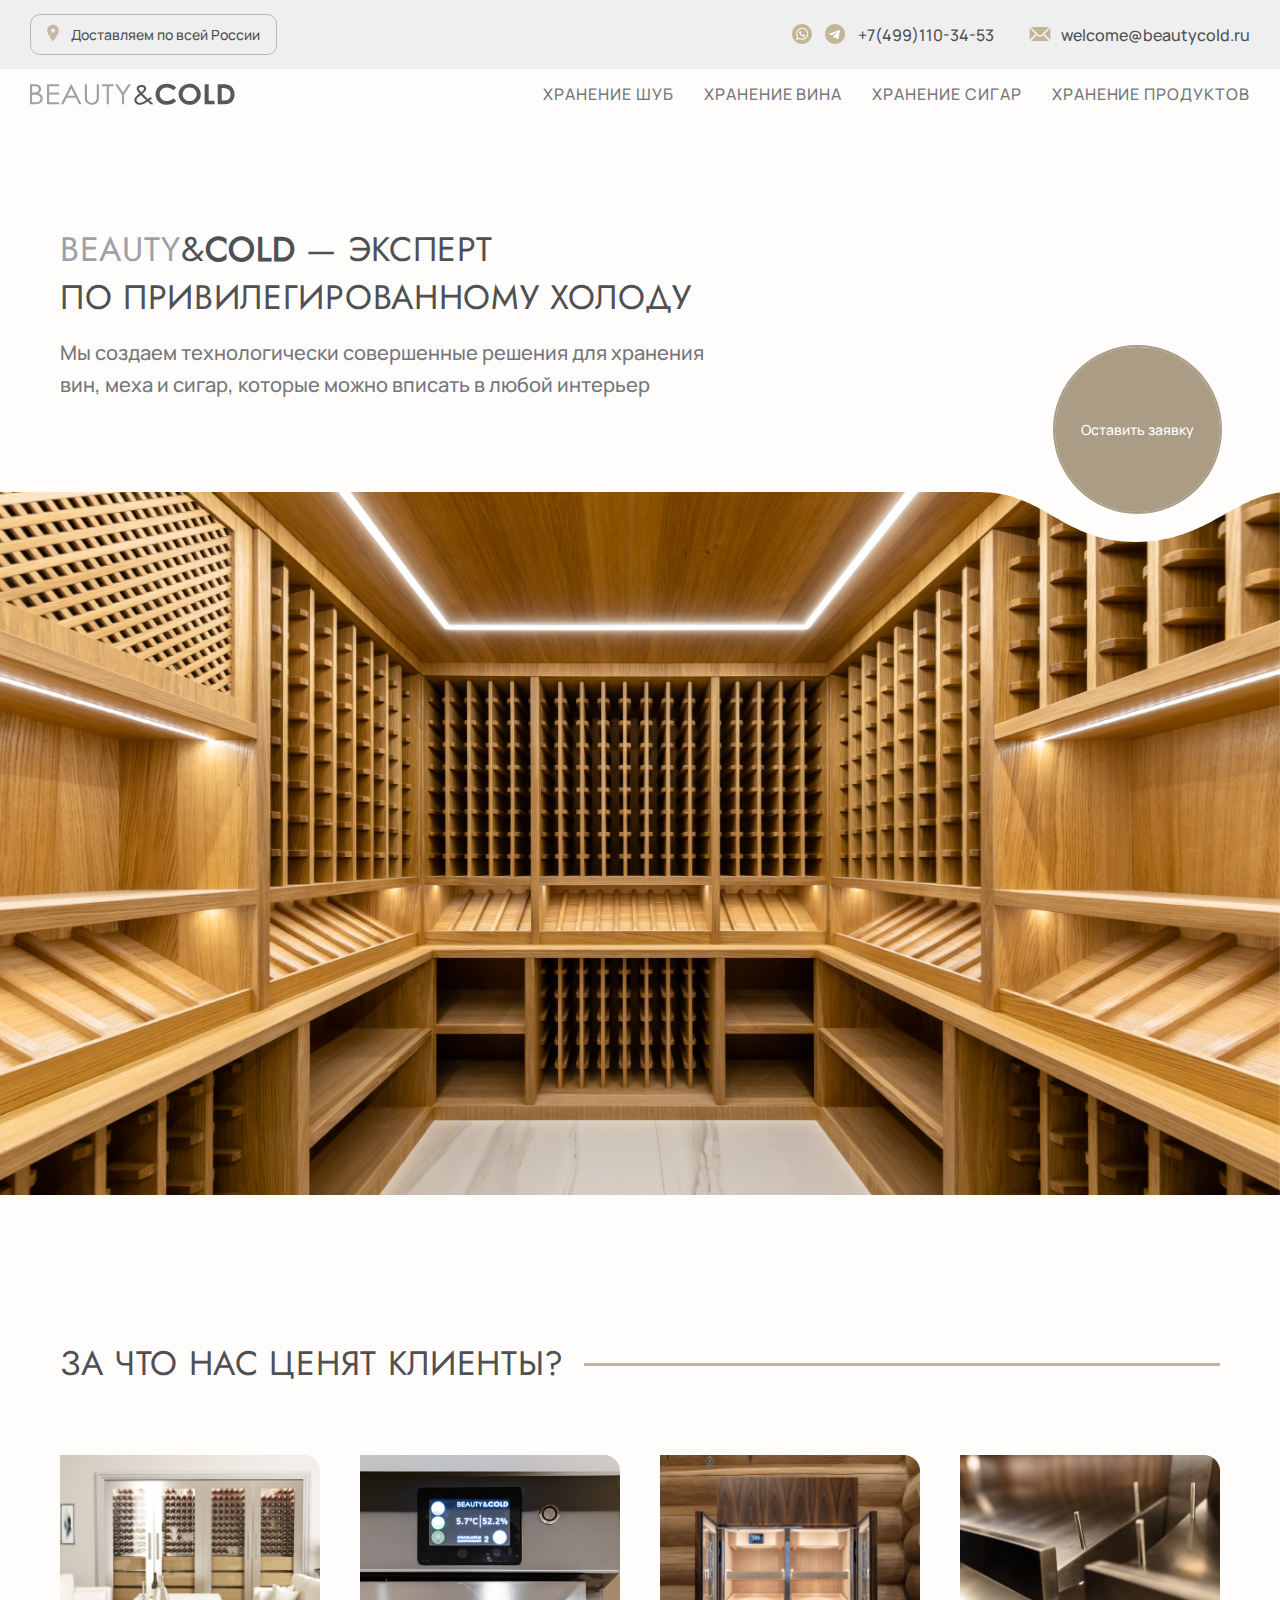
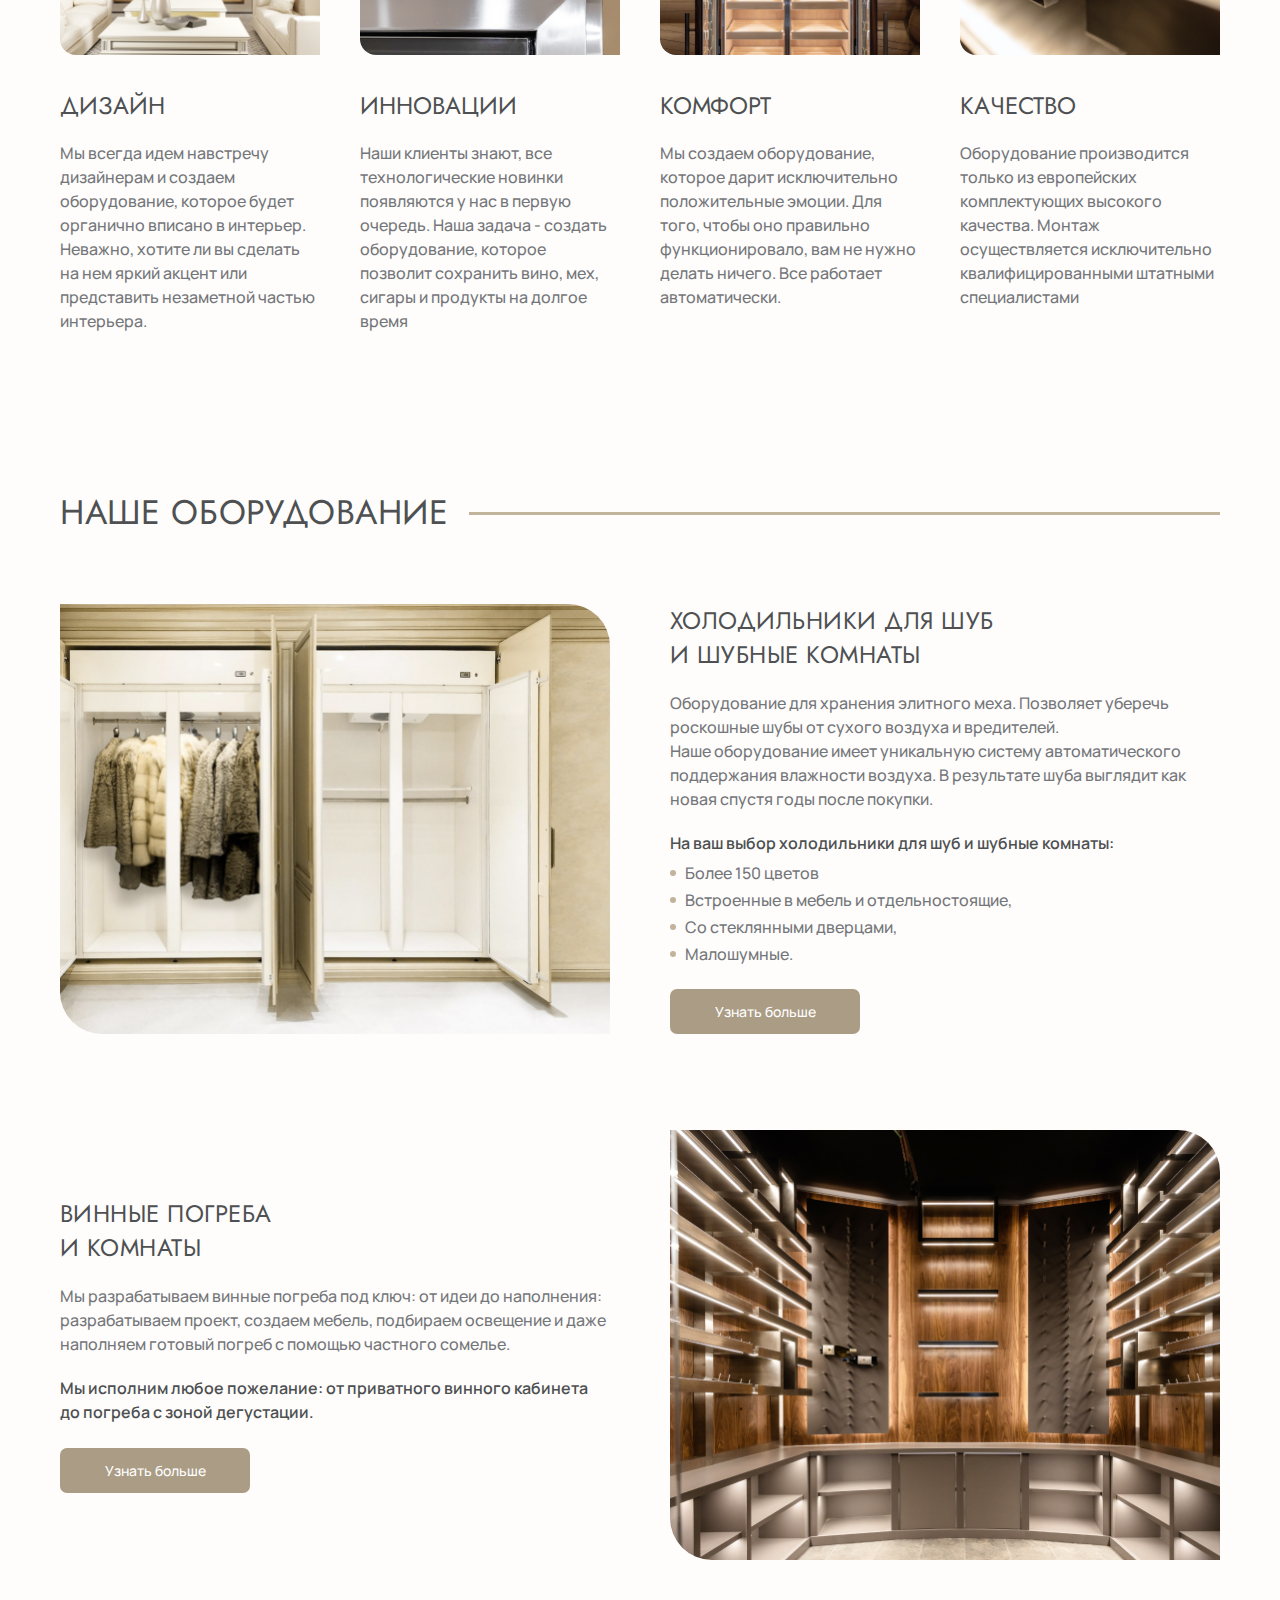
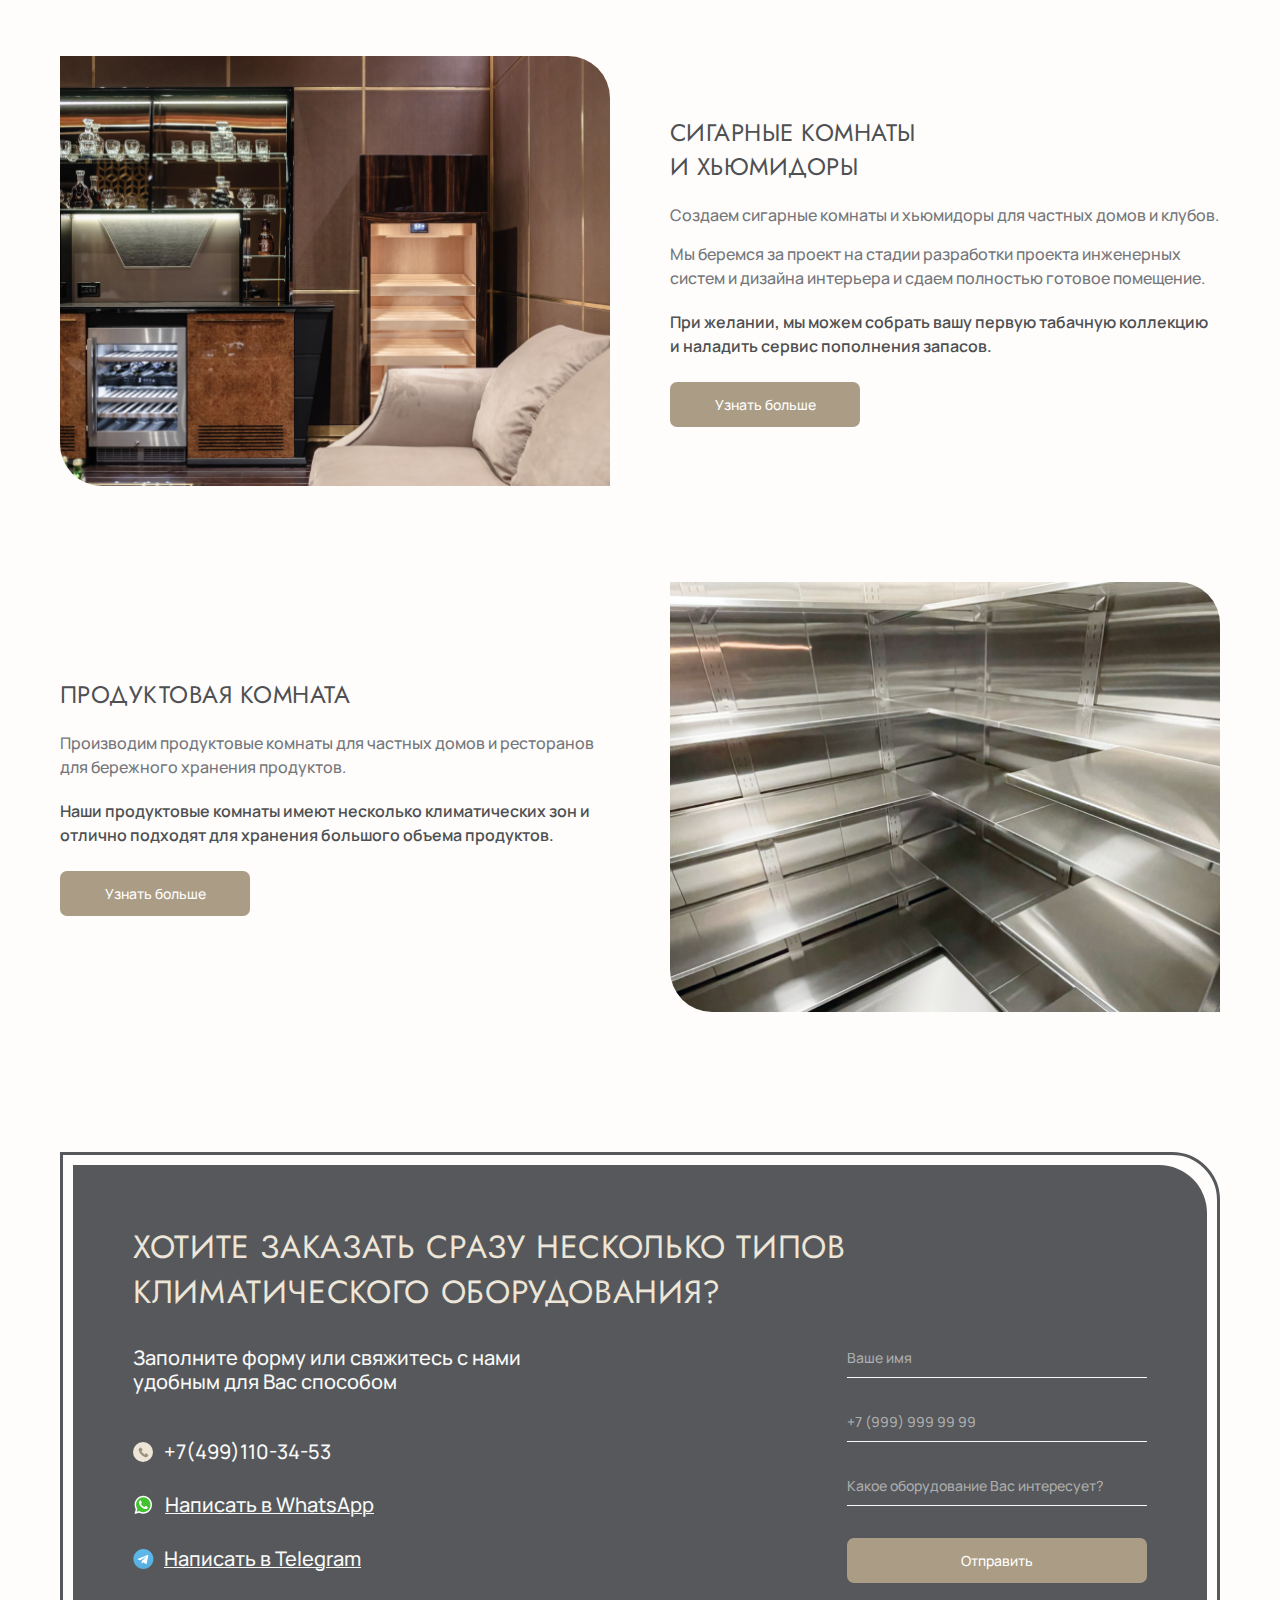
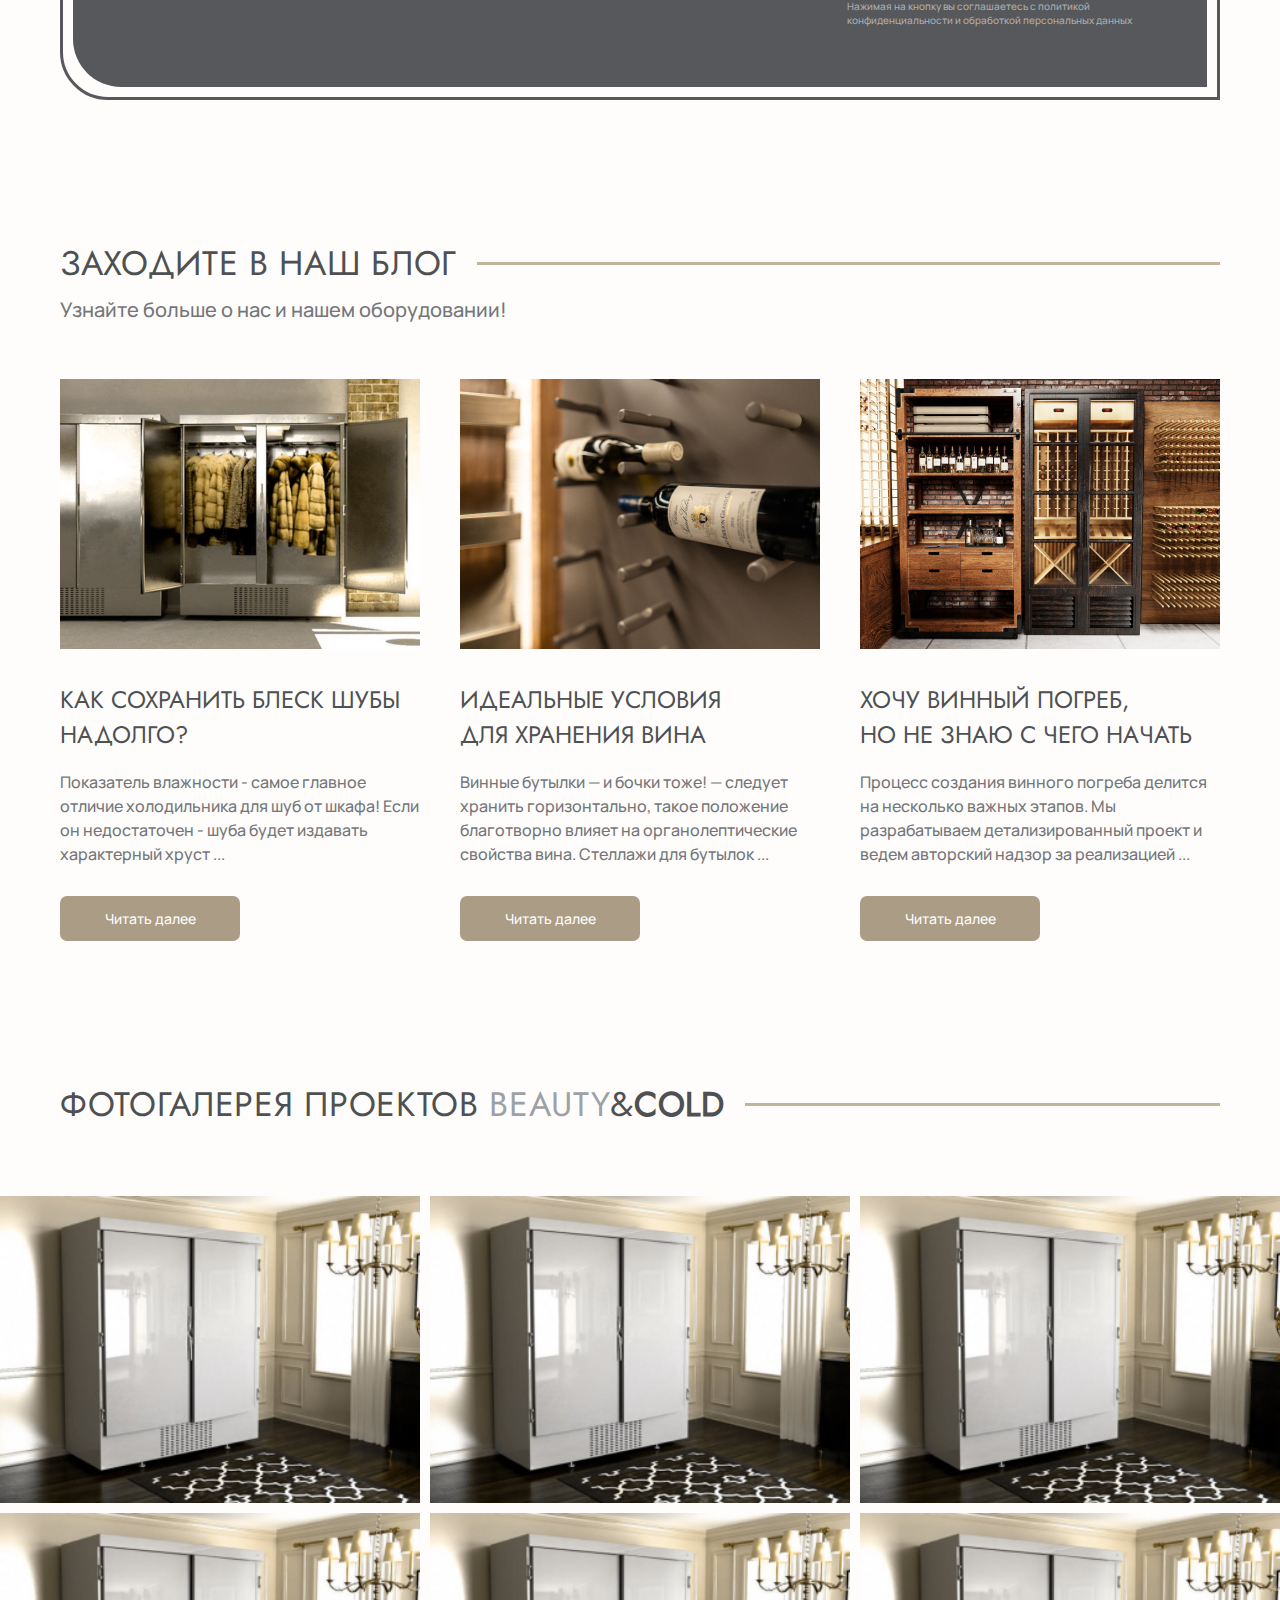
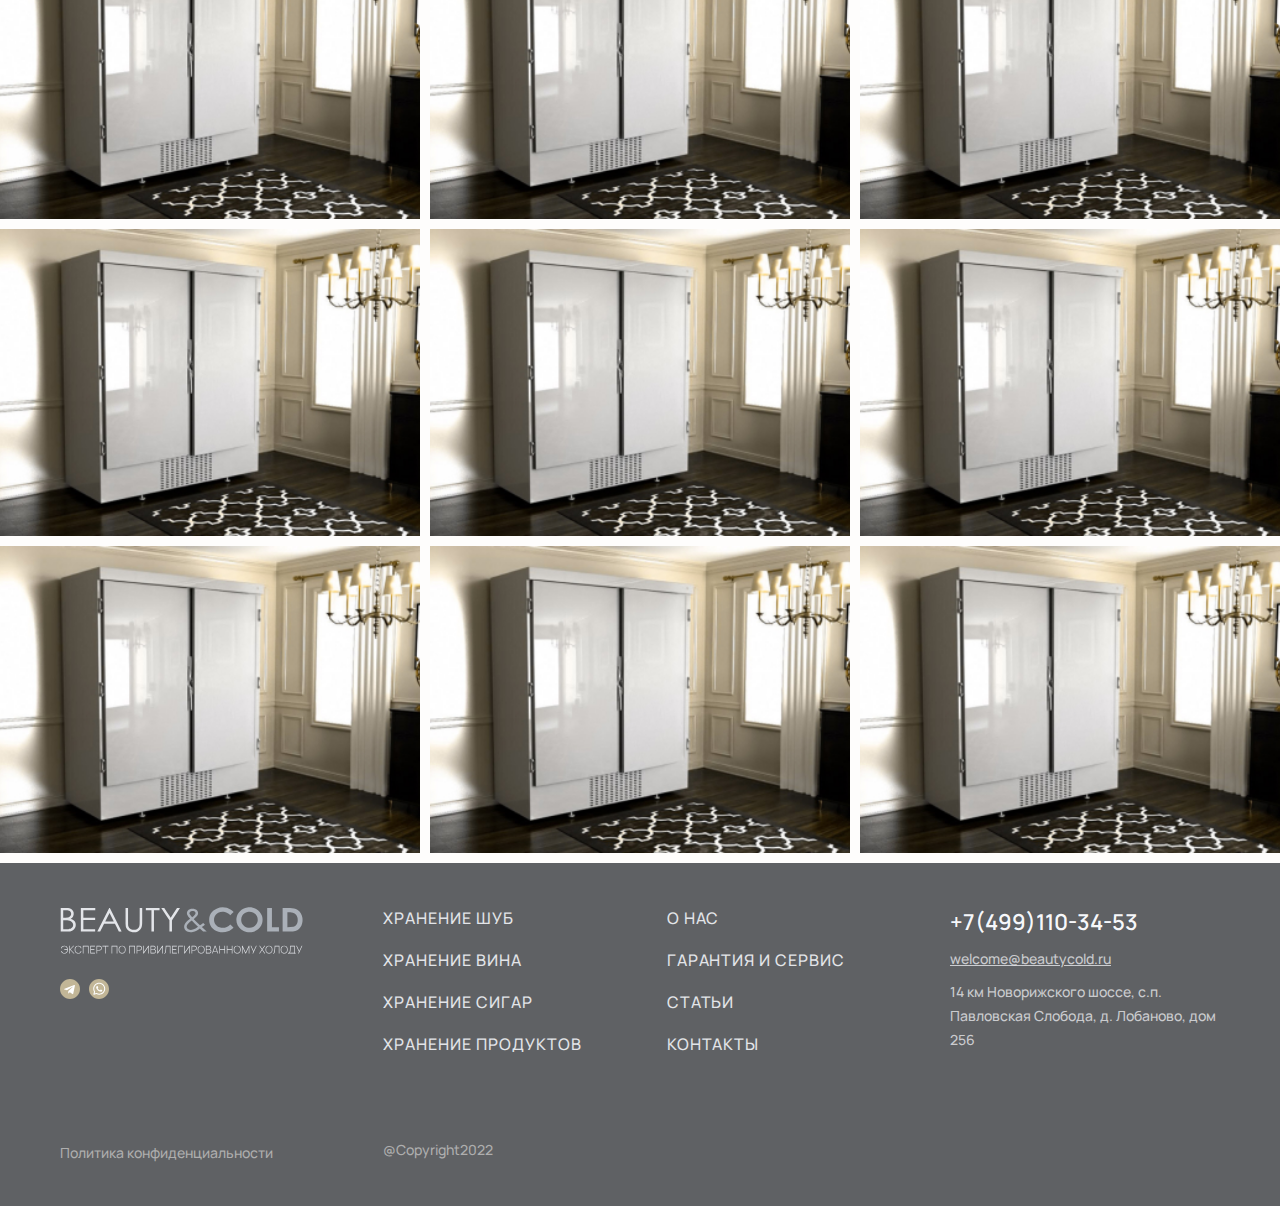
==== commit c29806f4: "Липкая шапка" ====
--- a/index.html
+++ b/index.html
@@ -12,64 +12,66 @@
 </head>
 <body>
 
-<header class="header">
+<header class="header header--when-scroll">
+	<div class="header__box header__box--top">
+		<div class="header__container header__container--top header__container--mobile">
+		
+				<div class="header__top">
+					
+					<div class="header__deliver">
+						<p class="header__deliver-text">Доставляем по всей России</p>
+					</div>
+					
+					<ul class="header__contacts">
+						<li class="header__contacts-items"><a class="header__contacts-link" href="#">
+							<svg class="header__contacts-info">
+								<use xlink:href="img/set.svg#whatsapp"></use>
+							</svg>
+						</a></li>
+						<li class="header__contacts-items"><a class="header__contacts-link" href="#">
+							<svg class="header__contacts-info">
+								<use xlink:href="img/set.svg#telegram"></use>
+							</svg>
+						</a></li>
+						<li class="header__contacts-items header__contacts-items--hide"><a class="header__contacts-link" href="tel:+74991103453">+7(499)110-34-53</a></li>
+						<li class="header__contacts-items header__contacts-items--hide"><a class="header__contacts-link header__contacts-link--mail" href="mailto:welcome@beautycold.ru">welcome@beautycold.ru </a>
+						</li>
+					</ul>
+					
+					<div class="header__mobile">
+						<a class="header__contacts-link" href="tel:+74991103453">+7(499)110-34-53</a>
+						<a class="header__contacts-link header__contacts-link--mail" href="mailto:welcome@beautycold.ru">welcome@beautycold.ru </a>
+					</div>
+				
+				</div>
+			</div>
+	</div>
 	
-	<div class="header__wrapper">
-		<div class="header__container">
-			<div class="header__top">
-				
-				<div class="header__deliver">
-					<p class="header__deliver-text">Доставляем по всей России</p>
-				</div>
-				
-				<ul class="header__contacts">
-					<li class="header__contacts-items"><a class="header__contacts-link" href="#">
-						<svg class="header__contacts-info">
-							<use xlink:href="img/set.svg#whatsapp"></use>
-						</svg>
-					</a></li>
-					<li class="header__contacts-items"><a class="header__contacts-link" href="#">
-						<svg class="header__contacts-info">
-							<use xlink:href="img/set.svg#telegram"></use>
-						</svg>
-					</a></li>
-					<li class="header__contacts-items header__contacts-items--hide"><a class="header__contacts-link" href="tel:+74991103453">+7(499)110-34-53</a></li>
-					<li class="header__contacts-items header__contacts-items--hide"><a class="header__contacts-link header__contacts-link--mail" href="mailto:welcome@beautycold.ru">welcome@beautycold.ru </a>
-					</li>
-				</ul>
-				
-				<div class="header__mobile">
-					<a class="header__contacts-link" href="tel:+74991103453">+7(499)110-34-53</a>
-					<a class="header__contacts-link header__contacts-link--mail" href="mailto:welcome@beautycold.ru">welcome@beautycold.ru </a>
-				</div>
-			
-			</div>
-		</div>
-	</div>
-	
-	<div class="header__container header__container--mobile">
-		<div class="header__bottom">
-			<a class="header__logo-wrapper" href="#">
-				<svg class="header__logo">
-					<use xlink:href="img/set.svg#logo"></use>
-				</svg>
-			</a>
-			<div class="header__burger-wrapper js-burger">
-				<svg class="header__burger">
-					<use xlink:href="img/set.svg#burger"></use>
-				</svg>
-			</div>
-			
-			<nav class="header__navigation ">
-			
-				<ul class="header__keeping">
-					<li class="header__keeping-items"><a class="header__keeping-link" href="#">Хранение шуб</a></li>
-					<li class="header__keeping-items"><a class="header__keeping-link" href="#">Хранение вина</a></li>
-					<li class="header__keeping-items"><a class="header__keeping-link" href="#">Хранение сигар</a></li>
-					<li class="header__keeping-items"><a class="header__keeping-link" href="#">Хранение продуктов</a></li>
-				</ul>
-			</nav>
-		
+	<div class="header__box header__box--bottom">
+		<div class="header__container header__container--mobile">
+			<div class="header__bottom">
+				<a class="header__logo-wrapper" href="#">
+					<svg class="header__logo">
+						<use xlink:href="img/set.svg#logo"></use>
+					</svg>
+				</a>
+				<div class="header__burger-wrapper js-burger">
+					<svg class="header__burger">
+						<use xlink:href="img/set.svg#burger"></use>
+					</svg>
+				</div>
+				
+				<nav class="header__navigation ">
+					
+					<ul class="header__keeping">
+						<li class="header__keeping-items"><a class="header__keeping-link" href="#">Хранение шуб</a></li>
+						<li class="header__keeping-items"><a class="header__keeping-link" href="#">Хранение вина</a></li>
+						<li class="header__keeping-items"><a class="header__keeping-link" href="#">Хранение сигар</a></li>
+						<li class="header__keeping-items"><a class="header__keeping-link" href="#">Хранение продуктов</a></li>
+					</ul>
+				</nav>
+			
+			</div>
 		</div>
 	</div>
 	
@@ -258,7 +260,7 @@
 </section>
 
 <section class="quest">
-	<div class="container">
+	<div class="quest__box container">
 		<div class="quest__border">
 			<div class="quest__wrapper">
 				<h2 class="quest__title">Хотите заказать сразу несколько типов климатического оборудования? </h2>
--- a/css/main.css
+++ b/css/main.css
@@ -27,7 +27,6 @@
   margin: 0; }
 
 body {
-  -webkit-box-sizing: border-box;
   box-sizing: border-box;
   font-family: "Manrope", sans-serif;
   color: #747679;
@@ -57,17 +56,17 @@
   text-transform: uppercase;
   line-height: 67.2px;
   letter-spacing: 0.02em; }
-@media (max-width: 1401px) {
-  h1, h2 {
-    font-size: 34px;
-    line-height: 48px; } }
-@media (max-width: 991px) {
-  h1, h2 {
-    font-size: 28px; } }
-@media (max-width: 560px) {
-  h1, h2 {
-    font-size: 21px;
-    line-height: 30px; } }
+  @media (max-width: 1401px) {
+    h1, h2 {
+      font-size: 34px;
+      line-height: 48px; } }
+  @media (max-width: 991px) {
+    h1, h2 {
+      font-size: 28px; } }
+  @media (max-width: 560px) {
+    h1, h2 {
+      font-size: 21px;
+      line-height: 30px; } }
 
 h3 {
   font-size: 24px; }
@@ -83,7 +82,6 @@
 
 img {
   width: 100%;
-  -o-object-fit: cover;
   object-fit: cover; }
 
 @media (max-width: 991px) {
@@ -93,72 +91,48 @@
 .container {
   max-width: 1160px;
   margin: 0 auto; }
-@media (max-width: 1420px) {
-  .container {
-    padding: 0 30px; } }
-@media (max-width: 991px) {
-  .container {
-    padding: 0 20px; } }
-@media (max-width: 560px) {
-  .container {
-    padding: 0 10px; } }
+  @media (max-width: 1420px) {
+    .container {
+      padding: 0 30px; } }
+  @media (max-width: 991px) {
+    .container {
+      padding: 0 20px; } }
+  @media (max-width: 560px) {
+    .container {
+      padding: 0 10px; } }
 
 .title-wrapper {
-  display: -webkit-box;
-  display: -webkit-flex;
-  display: -ms-flexbox;
-  display: flex;
-  -webkit-box-align: center;
-  -webkit-align-items: center;
-  -ms-flex-align: center;
+  display: flex;
   align-items: center; }
-@media (max-width: 768px) {
-  .title-wrapper {
-    -webkit-box-pack: center;
-    -webkit-justify-content: center;
-    -ms-flex-pack: center;
-    justify-content: center; } }
+  @media (max-width: 768px) {
+    .title-wrapper {
+      justify-content: center; } }
 
 .line {
   height: 3px;
   background-color: #C1B49B;
-  -webkit-box-flex: 1;
-  -webkit-flex: 1 auto;
-  -ms-flex: 1 auto;
   flex: 1 auto;
   margin-left: 20px; }
-@media (max-width: 768px) {
-  .line {
-    display: none; } }
+  @media (max-width: 768px) {
+    .line {
+      display: none; } }
 
 .button {
-  display: -webkit-inline-box;
-  display: -webkit-inline-flex;
-  display: -ms-inline-flexbox;
   display: inline-flex;
-  -webkit-box-align: center;
-  -webkit-align-items: center;
-  -ms-flex-align: center;
   align-items: center;
-  -webkit-box-pack: center;
-  -webkit-justify-content: center;
-  -ms-flex-pack: center;
   justify-content: center;
   color: white;
   background: #AA9C85;
-  -webkit-border-radius: 7px;
   border-radius: 7px;
   padding: 13px 40px;
   font-size: 14px;
-  -webkit-transition: background 0.5s;
-  -o-transition: background 0.5s;
   transition: background 0.5s;
   cursor: pointer; }
-.button:hover {
-  background-color: #C1B49B; }
-@media (max-width: 991px) {
-  .button {
-    font-size: 15px; } }
+  .button:hover {
+    background-color: #C1B49B; }
+  @media (max-width: 991px) {
+    .button {
+      font-size: 15px; } }
 
 .popup {
   position: fixed;
@@ -171,328 +145,235 @@
   opacity: 0;
   pointer-events: auto;
   visibility: hidden;
-  -webkit-transition: all 0.5s;
-  -o-transition: all 0.5s;
   transition: all 0.5s; }
-@media (max-width: 768px) {
-  .popup {
-    background-color: #FEFDFC; } }
-.popup--open {
-  opacity: 1;
-  z-index: 10000;
-  pointer-events: auto;
-  visibility: visible; }
-.popup__body {
-  position: relative;
-  display: -webkit-inline-box;
-  display: -webkit-inline-flex;
-  display: -ms-inline-flexbox;
-  display: inline-flex;
-  -webkit-box-orient: vertical;
-  -webkit-box-direction: normal;
-  -webkit-flex-direction: column;
-  -ms-flex-direction: column;
-  flex-direction: column;
-  -webkit-box-align: center;
-  -webkit-align-items: center;
-  -ms-flex-align: center;
-  align-items: center;
-  background-color: #FEFDFC;
-  top: 50%;
-  left: 50%;
-  -webkit-transform: translate(-50%, -50%);
-  -ms-transform: translate(-50%, -50%);
-  transform: translate(-50%, -50%);
-  max-width: 760px;
-  padding: 67px 100px; }
-@media (max-width: 768px) {
+  @media (max-width: 768px) {
+    .popup {
+      background-color: #FEFDFC; } }
+  .popup--open {
+    opacity: 1;
+    z-index: 100000;
+    pointer-events: auto;
+    visibility: visible; }
   .popup__body {
-    height: 100%;
-    -webkit-box-pack: start;
-    -webkit-justify-content: flex-start;
-    -ms-flex-pack: start;
-    justify-content: flex-start;
-    -webkit-box-align: center;
-    -webkit-align-items: center;
-    -ms-flex-align: center;
+    position: relative;
+    display: inline-flex;
+    flex-direction: column;
     align-items: center;
-    text-align: center;
-    padding: 55px 10px 34px 10px;
-    top: auto;
-    left: auto;
-    -webkit-transform: translate(0, 0);
-    -ms-transform: translate(0, 0);
-    transform: translate(0, 0); } }
-.popup__title {
-  font-size: 40px;
-  margin-bottom: 15px; }
-@media (max-width: 768px) {
+    background-color: #FEFDFC;
+    top: 50%;
+    left: 50%;
+    transform: translate(-50%, -50%);
+    max-width: 760px;
+    padding: 67px 100px; }
+    @media (max-width: 768px) {
+      .popup__body {
+        height: 100%;
+        justify-content: flex-start;
+        align-items: center;
+        text-align: center;
+        padding: 55px 10px 34px 10px;
+        top: auto;
+        left: auto;
+        transform: translate(0, 0); } }
   .popup__title {
-    font-size: 21px; } }
-.popup__text {
-  font-size: 20px;
-  margin-bottom: 47px; }
-@media (max-width: 768px) {
+    font-size: 40px;
+    margin-bottom: 15px; }
+    @media (max-width: 768px) {
+      .popup__title {
+        font-size: 21px; } }
   .popup__text {
-    font-size: 15px;
-    margin-bottom: 40px; } }
-.popup__politic {
-  font-size: 10px;
-  color: #959595; }
-.popup__letter {
-  margin-top: 50px;
-  font-size: 20px;
-  text-align: center; }
-@media (max-width: 768px) {
+    font-size: 20px;
+    margin-bottom: 47px; }
+    @media (max-width: 768px) {
+      .popup__text {
+        font-size: 15px;
+        margin-bottom: 40px; } }
+  .popup__politic {
+    font-size: 10px;
+    color: #959595; }
   .popup__letter {
-    font-size: 14px;
-    margin-top: 30px; } }
-.popup__messenger {
-  text-decoration: underline; }
-.popup__messenger--telegram {
-  color: #0088cc; }
-.popup__messenger--whatsapp {
-  color: #43d854; }
-.popup__close {
-  position: absolute;
-  top: 20px;
-  right: 20px;
-  cursor: pointer;
-  width: 25px;
-  height: 25px; }
+    margin-top: 50px;
+    font-size: 20px;
+    text-align: center; }
+    @media (max-width: 768px) {
+      .popup__letter {
+        font-size: 14px;
+        margin-top: 30px; } }
+  .popup__messenger {
+    text-decoration: underline; }
+    .popup__messenger--telegram {
+      color: #0088cc; }
+    .popup__messenger--whatsapp {
+      color: #43d854; }
+  .popup__close {
+    position: absolute;
+    top: 20px;
+    right: 20px;
+    cursor: pointer;
+    width: 25px;
+    height: 25px; }
 
 .form {
-  display: -webkit-box;
-  display: -webkit-flex;
-  display: -ms-flexbox;
-  display: flex;
-  -webkit-box-orient: vertical;
-  -webkit-box-direction: normal;
-  -webkit-flex-direction: column;
-  -ms-flex-direction: column;
+  display: flex;
   flex-direction: column;
   width: 100%; }
-.form__label {
-  padding: 5px;
-  margin-bottom: 32px;
-  border-bottom: 1px solid #888B8F; }
-.form__input {
-  width: 100%; }
-.form__input::-webkit-input-placeholder {
-  font-size: 14px;
-  color: #A4A4A4; }
-.form__input::-moz-placeholder {
-  font-size: 14px;
-  color: #A4A4A4; }
-.form__input:-ms-input-placeholder {
-  font-size: 14px;
-  color: #A4A4A4; }
-.form__input::-ms-input-placeholder {
-  font-size: 14px;
-  color: #A4A4A4; }
-.form__input::placeholder {
-  font-size: 14px;
-  color: #A4A4A4; }
-.form__button {
-  margin-bottom: 13px; }
+  .form__label {
+    padding: 5px;
+    margin-bottom: 32px;
+    border-bottom: 1px solid #888B8F; }
+  .form__input {
+    width: 100%; }
+    .form__input::placeholder {
+      font-size: 14px;
+      color: #A4A4A4; }
+  .form__button {
+    margin-bottom: 13px; }
 
 .menu-mobile {
   display: none;
   position: fixed;
   top: 0;
   background-color: #FEFDFC;
-  -webkit-box-shadow: 0 4px 32px rgba(0, 0, 0, 0.04);
   box-shadow: 0 4px 32px rgba(0, 0, 0, 0.04);
   height: 90%;
   width: 100%;
   z-index: 1000; }
-@media (max-height: 620px) {
-  .menu-mobile {
-    height: 100%; } }
-.menu-mobile--mobile-open {
-  display: block; }
-.menu-mobile__body {
-  position: relative; }
-.menu-mobile__keeping {
-  -webkit-box-orient: vertical;
-  -webkit-box-direction: normal;
-  -webkit-flex-direction: column;
-  -ms-flex-direction: column;
-  flex-direction: column;
-  margin-bottom: 110px; }
-.menu-mobile__close {
-  position: absolute;
-  top: 13px;
-  right: 13px;
-  cursor: pointer; }
-.menu-mobile__items:not(:last-child) {
-  margin-bottom: 30px; }
-.menu-mobile__logo {
-  padding-top: 13px;
-  padding-left: 12px;
-  margin-bottom: 123px; }
-.menu-mobile__logo-svg {
-  max-width: 210px;
-  height: 25px; }
-.menu-mobile__close-svg {
-  width: 13px;
-  height: 13px; }
-.menu-mobile__social {
-  display: -webkit-box;
-  display: -webkit-flex;
-  display: -ms-flexbox;
-  display: flex;
-  -webkit-box-orient: vertical;
-  -webkit-box-direction: normal;
-  -webkit-flex-direction: column;
-  -ms-flex-direction: column;
-  flex-direction: column;
-  -webkit-box-align: center;
-  -webkit-align-items: center;
-  -ms-flex-align: center;
-  align-items: center; }
-.menu-mobile__items-social {
-  font-size: 20px !important;
-  color: #747679 !important;
-  text-decoration: underline; }
-.menu-mobile__items-social:not(:last-child) {
-  margin-bottom: 26px; }
-.menu-mobile__close-svg {
-  width: 25px;
-  height: 25px; }
-
+  @media (max-height: 620px) {
+    .menu-mobile {
+      height: 100%; } }
+  .menu-mobile--mobile-open {
+    display: block; }
+  .menu-mobile__body {
+    position: relative;
+    overflow-y: auto; }
+  .menu-mobile__keeping {
+    flex-direction: column;
+    margin-bottom: 110px; }
+  .menu-mobile__close {
+    position: absolute;
+    top: 13px;
+    right: 13px;
+    cursor: pointer; }
+  .menu-mobile__items:not(:last-child) {
+    margin-bottom: 30px; }
+  .menu-mobile__logo {
+    padding-top: 13px;
+    padding-left: 12px;
+    margin-bottom: 93px; }
+  .menu-mobile__logo-svg {
+    max-width: 210px;
+    height: 25px; }
+  .menu-mobile__close-svg {
+    width: 13px;
+    height: 13px; }
+  .menu-mobile__social {
+    display: flex;
+    flex-direction: column;
+    align-items: center; }
+  .menu-mobile__items-social {
+    font-size: 20px !important;
+    color: #747679 !important;
+    text-decoration: underline; }
+    .menu-mobile__items-social:not(:last-child) {
+      margin-bottom: 26px; }
+  .menu-mobile__close-svg {
+    width: 25px;
+    height: 25px; }
+
+.header--when-scroll {
+  margin-bottom: 107px; }
 .header__container {
   max-width: 1360px;
   margin: 0 auto; }
-@media (max-width: 1420px) {
-  .header__container {
-    padding: 0 30px; } }
-@media (max-width: 991px) {
-  .header__container {
-    padding: 0 20px; } }
-@media (max-width: 560px) {
-  .header__container {
-    padding: 0 10px; } }
-@media (max-width: 1078px) {
-  .header__container--mobile {
-    padding: 0; } }
+  @media (max-width: 1420px) {
+    .header__container {
+      padding: 0 30px; } }
+  @media (max-width: 991px) {
+    .header__container {
+      padding: 0 20px; } }
+  @media (max-width: 560px) {
+    .header__container {
+      padding: 0 10px; } }
+  @media (max-width: 1420px) {
+    .header__container--mobile {
+      padding: 0; } }
 .header--scroll {
-  display: -webkit-box;
-  display: -webkit-flex;
-  display: -ms-flexbox;
-  display: flex;
-  -webkit-box-align: center;
-  -webkit-align-items: center;
-  -ms-flex-align: center;
+  display: flex;
   align-items: center;
-  -webkit-box-orient: vertical;
-  -webkit-box-direction: normal;
-  -webkit-flex-direction: column;
-  -ms-flex-direction: column;
   flex-direction: column;
-  -webkit-box-pack: center;
-  -webkit-justify-content: center;
-  -ms-flex-pack: center;
   justify-content: center;
   position: fixed;
   width: 100%;
-  top: 0;
-  z-index: 100000; }
-.header--scroll .header__wrapper {
-  width: 100%; }
-.header--scroll .header__container {
-  width: 100%; }
-.header--scroll .header__bottom {
-  margin-bottom: 0; }
-.header__wrapper {
-  background-color: #EFEFEF;
-  padding: 10px 0 10px 0; }
+  top: -1px;
+  z-index: 100000;
+  animation: shadow 1s normal forwards; }
+  .header--scroll .header__container {
+    width: 100%; }
+  .header--scroll .header__bottom {
+    margin-bottom: 0; }
+  .header--scroll .header__box--bottom {
+    background-color: #FEFDFC; }
+.header__box {
+  width: 100%;
+  padding: 10px 0; }
+  .header__box--top {
+    background-color: #EFEFEF; }
+  @media (max-width: 1420px) {
+    .header__box {
+      padding: 0; } }
 .header__top {
-  display: -webkit-box;
-  display: -webkit-flex;
-  display: -ms-flexbox;
-  display: flex;
-  -webkit-box-align: center;
-  -webkit-align-items: center;
-  -ms-flex-align: center;
+  display: flex;
   align-items: center;
-  -webkit-box-pack: justify;
-  -webkit-justify-content: space-between;
-  -ms-flex-pack: justify;
   justify-content: space-between; }
+  @media (max-width: 1420px) {
+    .header__top {
+      background-color: #EFEFEF;
+      padding: 14px 30px; } }
+  @media (max-width: 991px) {
+    .header__top {
+      padding: 14px 20px; } }
+  @media (max-width: 560px) {
+    .header__top {
+      padding: 14px 10px; } }
 .header__contacts {
-  display: -webkit-box;
-  display: -webkit-flex;
-  display: -ms-flexbox;
-  display: flex;
-  -webkit-box-align: center;
-  -webkit-align-items: center;
-  -ms-flex-align: center;
+  display: flex;
   align-items: center;
   gap: 13px; }
 .header__contacts-info {
   max-width: 20px;
   max-height: 20px;
-  -webkit-transition: -webkit-transform 0.5s;
-  transition: -webkit-transform 0.5s;
-  -o-transition: transform 0.5s;
-  transition: transform 0.5s;
-  transition: transform 0.5s, -webkit-transform 0.5s; }
-.header__contacts-info:hover {
-  -webkit-transform: scale(1.02);
-  -ms-transform: scale(1.02);
-  transform: scale(1.02); }
+  transition: transform 0.5s; }
+  .header__contacts-info:hover {
+    transform: scale(1.02); }
 @media (max-width: 768px) {
   .header__deliver {
     display: none; } }
 .header__deliver-text {
-  display: -webkit-box;
-  display: -webkit-flex;
-  display: -ms-flexbox;
-  display: flex;
-  -webkit-box-align: center;
-  -webkit-align-items: center;
-  -ms-flex-align: center;
+  display: flex;
   align-items: center;
   font-size: 14px;
   color: #4E5052;
   border: 1px solid #B4B7BB;
-  -webkit-border-radius: 10px;
   border-radius: 10px;
   padding: 7px 16px; }
-.header__deliver-text:before {
-  content: url("data:image/svg+xml,%3Csvg width='12' height='18' viewBox='0 0 12 18' fill='none' xmlns='http://www.w3.org/2000/svg'%3E%3Cpath d='M6.00033 0.666504C2.77949 0.666504 0.166992 3.279 0.166992 6.49984C0.166992 10.8748 6.00033 17.3332 6.00033 17.3332C6.00033 17.3332 11.8337 10.8748 11.8337 6.49984C11.8337 3.279 9.22116 0.666504 6.00033 0.666504ZM6.00033 8.58317C4.85033 8.58317 3.91699 7.64984 3.91699 6.49984C3.91699 5.34984 4.85033 4.4165 6.00033 4.4165C7.15033 4.4165 8.08366 5.34984 8.08366 6.49984C8.08366 7.64984 7.15033 8.58317 6.00033 8.58317Z' fill='%23C5B9A5'/%3E%3C/svg%3E%0A");
-  margin-right: 12px;
-  -webkit-transform: translateY(2px);
-  -ms-transform: translateY(2px);
-  transform: translateY(2px); }
+  .header__deliver-text:before {
+    content: url("data:image/svg+xml,%3Csvg width='12' height='18' viewBox='0 0 12 18' fill='none' xmlns='http://www.w3.org/2000/svg'%3E%3Cpath d='M6.00033 0.666504C2.77949 0.666504 0.166992 3.279 0.166992 6.49984C0.166992 10.8748 6.00033 17.3332 6.00033 17.3332C6.00033 17.3332 11.8337 10.8748 11.8337 6.49984C11.8337 3.279 9.22116 0.666504 6.00033 0.666504ZM6.00033 8.58317C4.85033 8.58317 3.91699 7.64984 3.91699 6.49984C3.91699 5.34984 4.85033 4.4165 6.00033 4.4165C7.15033 4.4165 8.08366 5.34984 8.08366 6.49984C8.08366 7.64984 7.15033 8.58317 6.00033 8.58317Z' fill='%23C5B9A5'/%3E%3C/svg%3E%0A");
+    margin-right: 12px;
+    transform: translateY(2px); }
 .header__bottom {
-  display: -webkit-box;
-  display: -webkit-flex;
-  display: -ms-flexbox;
-  display: flex;
-  -webkit-box-align: center;
-  -webkit-align-items: center;
-  -ms-flex-align: center;
+  display: flex;
   align-items: center;
-  -webkit-box-pack: justify;
-  -webkit-justify-content: space-between;
-  -ms-flex-pack: justify;
   justify-content: space-between;
-  margin-bottom: 107px;
-  padding: 30px 0 0 0; }
-@media (max-width: 1078px) {
-  .header__bottom {
-    padding: 14px 30px;
-    background-color: #FEFDFC;
-    -webkit-box-shadow: 0px 4px 10px rgba(0, 0, 0, 0.05);
-    box-shadow: 0px 4px 10px rgba(0, 0, 0, 0.05); } }
-@media (max-width: 991px) {
-  .header__bottom {
-    padding: 14px 20px; } }
-@media (max-width: 560px) {
-  .header__bottom {
-    padding: 14px 10px; } }
+  padding: 20px 0 20px 0; }
+  @media (max-width: 1420px) {
+    .header__bottom {
+      padding: 14px 30px; } }
+  @media (max-width: 991px) {
+    .header__bottom {
+      padding: 14px 20px; } }
+  @media (max-width: 560px) {
+    .header__bottom {
+      padding: 14px 10px; } }
 @media (max-width: 1078px) {
   .header__navigation {
     display: none; } }
@@ -505,131 +386,93 @@
   top: 0;
   z-index: 100000; }
 .header__keeping {
-  display: -webkit-box;
-  display: -webkit-flex;
-  display: -ms-flexbox;
-  display: flex;
-  -webkit-box-align: center;
-  -webkit-align-items: center;
-  -ms-flex-align: center;
+  display: flex;
   align-items: center;
   gap: 30px; }
-@media (max-width: 1120px) {
-  .header__keeping {
-    gap: 15px; } }
+  @media (max-width: 1120px) {
+    .header__keeping {
+      gap: 15px; } }
 .header__logo {
-  display: -webkit-box;
-  display: -webkit-flex;
-  display: -ms-flexbox;
   display: flex;
   max-height: 22px; }
-@media (max-width: 560px) {
-  .header__logo {
-    max-width: 220px; } }
+  @media (max-width: 560px) {
+    .header__logo {
+      max-width: 220px; } }
 @media (max-width: 768px) {
   .header__contacts-items--hide {
     display: none; } }
 .header__contacts-info {
-  -webkit-transform: translateY(2px);
-  -ms-transform: translateY(2px);
   transform: translateY(2px); }
 .header__contacts-link {
   color: #4E5052;
-  -webkit-transition: color 0.5s;
-  -o-transition: color 0.5s;
   transition: color 0.5s; }
-.header__contacts-link:hover {
-  color: #8E9194; }
-@media (max-width: 768px) {
-  .header__contacts-link {
-    font-size: 16px; } }
-.header__contacts-link--mail {
-  display: -webkit-box;
-  display: -webkit-flex;
-  display: -ms-flexbox;
-  display: flex;
-  -webkit-box-align: center;
-  -webkit-align-items: center;
-  -ms-flex-align: center;
-  align-items: center; }
-@media (max-width: 768px) {
+  .header__contacts-link:hover {
+    color: #8E9194; }
+  @media (max-width: 768px) {
+    .header__contacts-link {
+      font-size: 16px; } }
   .header__contacts-link--mail {
-    font-size: 12px;
-    color: #8E9194; } }
-.header__contacts-link--mail:before {
-  content: url("data:image/svg+xml,%3Csvg width='24' height='24' viewBox='0 0 24 24' fill='none' xmlns='http://www.w3.org/2000/svg'%3E%3Cpath d='M1.65527 6.14069V17.8692L7.51955 12.005L1.65527 6.14069ZM2.82051 4.96552L10.2448 12.3898C11.1824 13.3274 12.8178 13.3274 13.7554 12.3898L21.1797 4.96552H2.82051Z' fill='%23C2B697'/%3E%3Cpath d='M14.9253 13.56C14.1448 14.3412 13.1054 14.7724 11.9997 14.7724C10.8941 14.7724 9.85463 14.3412 9.07422 13.56L8.68939 13.1752L2.83008 19.0345H21.1694L15.3101 13.1752L14.9253 13.56ZM16.4803 12.005L22.3446 17.8692V6.14069L16.4803 12.005Z' fill='%23C2B697'/%3E%3C/svg%3E%0A");
-  margin-right: 9px;
-  margin-left: 21px;
-  -webkit-transform: translateY(2px);
-  -ms-transform: translateY(2px);
-  transform: translateY(2px); }
-@media (max-width: 768px) {
-  .header__contacts-link--mail:before {
-    content: none; } }
+    display: flex;
+    align-items: center; }
+    @media (max-width: 768px) {
+      .header__contacts-link--mail {
+        font-size: 12px;
+        color: #8E9194; } }
+    .header__contacts-link--mail:before {
+      content: url("data:image/svg+xml,%3Csvg width='24' height='24' viewBox='0 0 24 24' fill='none' xmlns='http://www.w3.org/2000/svg'%3E%3Cpath d='M1.65527 6.14069V17.8692L7.51955 12.005L1.65527 6.14069ZM2.82051 4.96552L10.2448 12.3898C11.1824 13.3274 12.8178 13.3274 13.7554 12.3898L21.1797 4.96552H2.82051Z' fill='%23C2B697'/%3E%3Cpath d='M14.9253 13.56C14.1448 14.3412 13.1054 14.7724 11.9997 14.7724C10.8941 14.7724 9.85463 14.3412 9.07422 13.56L8.68939 13.1752L2.83008 19.0345H21.1694L15.3101 13.1752L14.9253 13.56ZM16.4803 12.005L22.3446 17.8692V6.14069L16.4803 12.005Z' fill='%23C2B697'/%3E%3C/svg%3E%0A");
+      margin-right: 9px;
+      margin-left: 21px;
+      transform: translateY(2px); }
+      @media (max-width: 768px) {
+        .header__contacts-link--mail:before {
+          content: none; } }
 .header__keeping-items {
   overflow: hidden; }
-.header__keeping-items:hover .header__keeping-link:before {
-  content: "";
-  left: 0; }
+  .header__keeping-items:hover .header__keeping-link:before {
+    content: "";
+    left: 0; }
 .header__keeping-link {
   text-transform: uppercase;
   letter-spacing: 0.06em;
   position: relative; }
-.header__keeping-link:before {
-  content: "";
-  position: absolute;
-  bottom: 0;
-  width: 100%;
-  height: 2px;
-  background-color: #747679;
-  left: -100%;
-  -webkit-transition: all 0.5s;
-  -o-transition: all 0.5s;
-  transition: all 0.5s; }
+  .header__keeping-link:before {
+    content: "";
+    position: absolute;
+    bottom: 0;
+    width: 100%;
+    height: 2px;
+    background-color: #747679;
+    left: -100%;
+    transition: all 0.5s; }
 .header__burger-wrapper {
   display: none;
-  -webkit-box-align: center;
-  -webkit-align-items: center;
-  -ms-flex-align: center;
   align-items: center;
-  -webkit-box-pack: center;
-  -webkit-justify-content: center;
-  -ms-flex-pack: center;
   justify-content: center;
   width: 50px;
   height: 50px;
-  -webkit-border-radius: 50%;
   border-radius: 50%;
   background-color: #C1B49B;
   cursor: pointer; }
-@media (max-width: 1078px) {
-  .header__burger-wrapper {
-    display: -webkit-box;
-    display: -webkit-flex;
-    display: -ms-flexbox;
-    display: flex;
-    margin: 0 0 0 auto; } }
+  @media (max-width: 1078px) {
+    .header__burger-wrapper {
+      display: flex;
+      margin: 0 0 0 auto; } }
 .header__burger {
   width: 20px;
   height: 14px; }
 .header__mobile {
   display: none; }
-@media (max-width: 768px) {
-  .header__mobile {
-    display: -webkit-box;
-    display: -webkit-flex;
-    display: -ms-flexbox;
-    display: flex;
-    -webkit-box-orient: vertical;
-    -webkit-box-direction: normal;
-    -webkit-flex-direction: column;
-    -ms-flex-direction: column;
-    flex-direction: column;
-    -webkit-box-align: end;
-    -webkit-align-items: flex-end;
-    -ms-flex-align: end;
-    align-items: flex-end; } }
-
+  @media (max-width: 768px) {
+    .header__mobile {
+      display: flex;
+      flex-direction: column;
+      align-items: flex-end; } }
+
+@keyframes shadow {
+  0% {
+    box-shadow: 0px 4px 10px rgba(0, 0, 0, 0); }
+  100% {
+    box-shadow: 0px 4px 10px rgba(0, 0, 0, 0.05); } }
 @media (max-width: 768px) {
   .hero {
     text-align: center; } }
@@ -640,82 +483,55 @@
 .hero__title-letter {
   color: #9DA0A6; }
 .hero__wrapper {
-  display: -webkit-box;
-  display: -webkit-flex;
-  display: -ms-flexbox;
-  display: flex;
-  -webkit-box-pack: justify;
-  -webkit-justify-content: space-between;
-  -ms-flex-pack: justify;
+  display: flex;
   justify-content: space-between;
   margin-bottom: 20px; }
-@media (max-width: 768px) {
-  .hero__wrapper {
-    -webkit-box-orient: vertical;
-    -webkit-box-direction: normal;
-    -webkit-flex-direction: column;
-    -ms-flex-direction: column;
-    flex-direction: column;
-    -webkit-box-align: center;
-    -webkit-align-items: center;
-    -ms-flex-align: center;
-    align-items: center; } }
+  @media (max-width: 768px) {
+    .hero__wrapper {
+      flex-direction: column;
+      align-items: center; } }
 .hero__button-wrapper {
   z-index: 100; }
 .hero__text {
   font-size: 20px;
   max-width: 660px;
   line-height: 1.6; }
-@media (max-width: 991px) {
-  .hero__text {
-    font-size: 15px;
-    max-width: none; } }
-@media (max-width: 768px) {
-  .hero__text {
-    margin-bottom: 20px; } }
+  @media (max-width: 991px) {
+    .hero__text {
+      font-size: 15px;
+      max-width: none; } }
+  @media (max-width: 768px) {
+    .hero__text {
+      margin-bottom: 20px; } }
 .hero__button {
   position: relative;
-  display: -webkit-box;
-  display: -webkit-flex;
-  display: -ms-flexbox;
-  display: flex;
-  -webkit-box-align: center;
-  -webkit-align-items: center;
-  -ms-flex-align: center;
+  display: flex;
   align-items: center;
-  -webkit-box-pack: center;
-  -webkit-justify-content: center;
-  -ms-flex-pack: center;
   justify-content: center;
   min-width: 165px;
   min-height: 165px;
   background-color: #AA9C85;
   color: white;
-  -webkit-border-radius: 50%;
   border-radius: 50%;
-  -webkit-transition: background 0.5s;
-  -o-transition: background 0.5s;
   transition: background 0.5s;
   cursor: pointer;
   margin-right: 190px;
   margin-top: 10px;
   font-size: 14px; }
-.hero__button:before {
-  content: "";
-  position: absolute;
-  border: 2px solid #AA9C85;
-  min-width: 165px;
-  min-height: 165px;
-  -webkit-border-radius: 50%;
-  border-radius: 50%;
-  -webkit-animation: pulse 1500ms infinite ease-in-out;
-  animation: pulse 1500ms infinite ease-in-out;
-  z-index: -1; }
-@media (max-width: 1400px) {
-  .hero__button {
-    margin-right: 0; } }
-.hero__button:hover {
-  background-color: #C1B49B; }
+  .hero__button:before {
+    content: "";
+    position: absolute;
+    border: 2px solid #AA9C85;
+    min-width: 165px;
+    min-height: 165px;
+    border-radius: 50%;
+    animation: pulse 1500ms infinite ease-in-out;
+    z-index: -1; }
+  @media (max-width: 1400px) {
+    .hero__button {
+      margin-right: 0; } }
+  .hero__button:hover {
+    background-color: #C1B49B; }
 .hero__button-figure {
   position: absolute;
   bottom: -34px;
@@ -725,15 +541,6 @@
   fill: white; }
 .hero__button-figure {
   pointer-events: none; }
-@-webkit-keyframes pulse {
-  0% {
-    min-height: 145px;
-    min-width: 145px;
-    opacity: 1; }
-  100% {
-    min-height: 190px;
-    min-width: 190px;
-    opacity: 0; } }
 @keyframes pulse {
   0% {
     min-height: 145px;
@@ -745,157 +552,104 @@
     opacity: 0; } }
 .gallery {
   margin-top: -40px; }
-.gallery__swiper {
-  margin-bottom: 140px; }
-@media (max-width: 768px) {
   .gallery__swiper {
-    margin-bottom: 90px; } }
-.gallery__img {
-  max-height: 780px; }
-@media (max-width: 768px) {
+    margin-bottom: 140px; }
+    @media (max-width: 768px) {
+      .gallery__swiper {
+        margin-bottom: 90px; } }
   .gallery__img {
-    -o-object-fit: cover;
-    object-fit: cover;
-    min-height: 570px; } }
+    max-height: 780px; }
+    @media (max-width: 768px) {
+      .gallery__img {
+        object-fit: cover;
+        min-height: 570px; } }
 
 .device__title-wrapper {
   margin-bottom: 67px; }
-@media (max-width: 991px) {
-  .device__title-wrapper {
-    margin-bottom: 27px; } }
+  @media (max-width: 991px) {
+    .device__title-wrapper {
+      margin-bottom: 27px; } }
 .device__items {
-  display: -webkit-box;
-  display: -webkit-flex;
-  display: -ms-flexbox;
-  display: flex;
-  -webkit-box-align: stretch;
-  -webkit-align-items: stretch;
-  -ms-flex-align: stretch;
+  display: flex;
   align-items: stretch;
   gap: 60px; }
-.device__items--reverse {
-  -webkit-box-orient: horizontal;
-  -webkit-box-direction: reverse;
-  -webkit-flex-direction: row-reverse;
-  -ms-flex-direction: row-reverse;
-  flex-direction: row-reverse; }
-@media (max-width: 991px) {
   .device__items--reverse {
-    -webkit-box-orient: vertical;
-    -webkit-box-direction: normal;
-    -webkit-flex-direction: column;
-    -ms-flex-direction: column;
-    flex-direction: column; } }
-@media (max-width: 991px) {
-  .device__items {
-    -webkit-box-orient: vertical;
-    -webkit-box-direction: normal;
-    -webkit-flex-direction: column;
-    -ms-flex-direction: column;
-    flex-direction: column;
-    gap: 22px; } }
+    flex-direction: row-reverse; }
+    @media (max-width: 991px) {
+      .device__items--reverse {
+        flex-direction: column; } }
+  @media (max-width: 991px) {
+    .device__items {
+      flex-direction: column;
+      gap: 22px; } }
 .device__block {
-  display: -webkit-box;
-  display: -webkit-flex;
-  display: -ms-flexbox;
-  display: flex;
-  -webkit-box-orient: vertical;
-  -webkit-box-direction: normal;
-  -webkit-flex-direction: column;
-  -ms-flex-direction: column;
+  display: flex;
   flex-direction: column;
-  -webkit-box-pack: center;
-  -webkit-justify-content: center;
-  -ms-flex-pack: center;
   justify-content: center;
-  width: -webkit-calc(50% - 30px);
   width: calc(50% - 30px); }
-@media (max-width: 991px) {
-  .device__block {
-    text-align: center;
-    -webkit-box-align: center;
-    -webkit-align-items: center;
-    -ms-flex-align: center;
-    align-items: center;
-    width: 100%;
-    -webkit-box-pack: start;
-    -webkit-justify-content: flex-start;
-    -ms-flex-pack: start;
-    justify-content: flex-start; } }
-.device__block--img {
-  background-image: url("../img/device/1.jpg");
-  background-repeat: no-repeat;
-  -webkit-border-top-right-radius: 42px;
-  border-top-right-radius: 42px;
-  -webkit-border-bottom-left-radius: 42px;
-  border-bottom-left-radius: 42px;
-  background-size: cover;
-  overflow: hidden;
-  min-height: 430px; }
-@media (max-width: 991px) {
+  @media (max-width: 991px) {
+    .device__block {
+      text-align: center;
+      align-items: center;
+      width: 100%;
+      justify-content: flex-start; } }
   .device__block--img {
-    min-height: 330px; } }
-@media (max-width: 560px) {
-  .device__block--img {
-    min-height: 240px; } }
+    background-image: url("../img/device/1.jpg");
+    background-repeat: no-repeat;
+    border-top-right-radius: 42px;
+    border-bottom-left-radius: 42px;
+    background-size: cover;
+    overflow: hidden;
+    min-height: 430px; }
+    @media (max-width: 991px) {
+      .device__block--img {
+        min-height: 330px; } }
+    @media (max-width: 560px) {
+      .device__block--img {
+        min-height: 240px; } }
 .device__item-wrapper {
-  display: -webkit-box;
-  display: -webkit-flex;
-  display: -ms-flexbox;
-  display: flex;
-  -webkit-box-orient: vertical;
-  -webkit-box-direction: normal;
-  -webkit-flex-direction: column;
-  -ms-flex-direction: column;
+  display: flex;
   flex-direction: column;
   gap: 96px;
   margin-bottom: 140px; }
-@media (max-width: 991px) {
-  .device__item-wrapper {
-    gap: 50px;
-    margin-bottom: 90px; } }
+  @media (max-width: 991px) {
+    .device__item-wrapper {
+      gap: 50px;
+      margin-bottom: 90px; } }
 .device__items-title {
   margin-bottom: 19px;
   color: #4E5052;
   text-transform: uppercase;
   line-height: 34px;
   letter-spacing: 0.02em; }
-@media (max-width: 991px) {
-  .device__items-title {
-    font-size: 18px; } }
+  @media (max-width: 991px) {
+    .device__items-title {
+      font-size: 18px; } }
 .device__list-title {
   margin: 20px 0 7px 0;
   font-weight: 600;
   color: #4E5052; }
-.device__list-title--not-list {
-  margin-bottom: 24px; }
+  .device__list-title--not-list {
+    margin-bottom: 24px; }
 .device__list {
   margin-bottom: 24px; }
-@media (max-width: 560px) {
-  .device__list {
-    padding-left: 20%; } }
+  @media (max-width: 560px) {
+    .device__list {
+      padding-left: 20%; } }
 .device__list-items {
-  display: -webkit-box;
-  display: -webkit-flex;
-  display: -ms-flexbox;
-  display: flex;
-  -webkit-box-align: center;
-  -webkit-align-items: center;
-  -ms-flex-align: center;
+  display: flex;
   align-items: center;
   text-align: left; }
-.device__list-items:before {
-  display: inline-block;
-  content: url("data:image/svg+xml,%3Csvg width='6' height='6' viewBox='0 0 6 6' fill='none' xmlns='http://www.w3.org/2000/svg'%3E%3Ccircle cx='3' cy='3' r='3' fill='%23C1B49B'/%3E%3C/svg%3E%0A");
-  margin-right: 9px;
-  -webkit-transform: translateY(-3px);
-  -ms-transform: translateY(-3px);
-  transform: translateY(-3px); }
-.device__list-items:not(:last-child) {
-  margin-bottom: 5px; }
-@media (max-width: 991px) {
-  .device__list-items {
-    font-size: 15px; } }
+  .device__list-items:before {
+    display: inline-block;
+    content: url("data:image/svg+xml,%3Csvg width='6' height='6' viewBox='0 0 6 6' fill='none' xmlns='http://www.w3.org/2000/svg'%3E%3Ccircle cx='3' cy='3' r='3' fill='%23C1B49B'/%3E%3C/svg%3E%0A");
+    margin-right: 9px;
+    transform: translateY(-3px); }
+  .device__list-items:not(:last-child) {
+    margin-bottom: 5px; }
+  @media (max-width: 991px) {
+    .device__list-items {
+      font-size: 15px; } }
 @media (max-width: 991px) {
   .device__text {
     font-size: 15px; } }
@@ -906,10 +660,10 @@
     font-size: 15px; } }
 .device__button {
   max-width: 190px; }
-@media (max-width: 991px) {
-  .device__button {
-    max-width: 250px;
-    width: 100%; } }
+  @media (max-width: 991px) {
+    .device__button {
+      max-width: 250px;
+      width: 100%; } }
 
 .img-2 {
   background-image: url("../img/device/2.jpg"); }
@@ -922,135 +676,95 @@
 
 .photo__title-wrapper {
   margin-bottom: 67px; }
-@media (max-width: 991px) {
-  .photo__title-wrapper {
-    margin-bottom: 35px; } }
-@media (max-width: 768px) {
-  .photo__title-wrapper {
-    margin-bottom: 14px; } }
+  @media (max-width: 991px) {
+    .photo__title-wrapper {
+      margin-bottom: 35px; } }
+  @media (max-width: 768px) {
+    .photo__title-wrapper {
+      margin-bottom: 14px; } }
 .photo__title {
   text-transform: uppercase; }
-@media (max-width: 768px) {
-  .photo__title {
-    text-align: center; } }
+  @media (max-width: 768px) {
+    .photo__title {
+      text-align: center; } }
 .photo__title-letter {
   color: #9DA0A6; }
 .photo__wrapper {
-  display: -webkit-box;
-  display: -webkit-flex;
-  display: -ms-flexbox;
-  display: flex;
-  -webkit-flex-wrap: wrap;
-  -ms-flex-wrap: wrap;
+  display: flex;
   flex-wrap: wrap;
   gap: 10px;
   padding-bottom: 10px; }
 .photo__items {
-  width: -webkit-calc(25% - 7.5px);
   width: calc(25% - 7.5px); }
-@media (max-width: 1400px) {
-  .photo__items {
-    width: -webkit-calc(33.33% - 6.7px);
-    width: calc(33.33% - 6.7px); } }
-@media (max-width: 768px) {
-  .photo__items {
-    width: -webkit-calc(50% - 5px);
-    width: calc(50% - 5px); } }
+  @media (max-width: 1400px) {
+    .photo__items {
+      width: calc(33.33% - 6.7px); } }
+  @media (max-width: 768px) {
+    .photo__items {
+      width: calc(50% - 5px); } }
 .photo__img {
   height: 100%;
-  -o-object-fit: cover;
   object-fit: cover; }
 
 .value__title-wrapper {
   margin-bottom: 67px; }
-@media (max-width: 768px) {
-  .value__title-wrapper {
-    margin-bottom: 27px;
-    text-align: center; } }
-.value__title-wrapper--blog {
-  margin-bottom: 0; }
+  @media (max-width: 768px) {
+    .value__title-wrapper {
+      margin-bottom: 27px;
+      text-align: center; } }
+  .value__title-wrapper--blog {
+    margin-bottom: 0; }
 .value__text {
   margin-top: 10px;
   margin-bottom: 57px;
   font-size: 20px; }
-@media (max-width: 768px) {
-  .value__text {
-    text-align: center;
-    font-size: 18px;
-    margin-bottom: 30px; } }
-@media (max-width: 560px) {
-  .value__text {
-    font-size: 16px; } }
+  @media (max-width: 768px) {
+    .value__text {
+      text-align: center;
+      font-size: 18px;
+      margin-bottom: 30px; } }
+  @media (max-width: 560px) {
+    .value__text {
+      font-size: 16px; } }
 .value__item-wrapper {
-  display: -webkit-box;
-  display: -webkit-flex;
-  display: -ms-flexbox;
-  display: flex;
-  -webkit-box-align: stretch;
-  -webkit-align-items: stretch;
-  -ms-flex-align: stretch;
+  display: flex;
   align-items: stretch;
   gap: 40px;
   margin-bottom: 140px; }
-@media (max-width: 768px) {
-  .value__item-wrapper--client:after {
-    content: "";
-    width: 100px;
-    height: 3px;
-    background-color: #C1B49B;
-    margin: 0 auto; } }
-@media (max-width: 991px) {
-  .value__item-wrapper {
-    -webkit-flex-wrap: wrap;
-    -ms-flex-wrap: wrap;
-    flex-wrap: wrap; } }
-@media (max-width: 768px) {
-  .value__item-wrapper {
-    margin-bottom: 90px; } }
+  @media (max-width: 768px) {
+    .value__item-wrapper--client:after {
+      content: "";
+      width: 100px;
+      height: 3px;
+      background-color: #C1B49B;
+      margin: 0 auto; } }
+  @media (max-width: 991px) {
+    .value__item-wrapper {
+      flex-wrap: wrap; } }
+  @media (max-width: 768px) {
+    .value__item-wrapper {
+      margin-bottom: 90px; } }
 .value__item {
-  display: -webkit-inline-box;
-  display: -webkit-inline-flex;
-  display: -ms-inline-flexbox;
   display: inline-flex;
-  -webkit-box-orient: vertical;
-  -webkit-box-direction: normal;
-  -webkit-flex-direction: column;
-  -ms-flex-direction: column;
   flex-direction: column;
-  -webkit-box-pack: justify;
-  -webkit-justify-content: space-between;
-  -ms-flex-pack: justify;
   justify-content: space-between;
-  width: -webkit-calc(33.33% - 26px);
   width: calc(33.33% - 26px); }
-@media (max-width: 991px) {
-  .value__item {
-    width: 100%; } }
-.value__item--four {
-  width: -webkit-calc(25% - 16.667px);
-  width: calc(25% - 16.667px); }
-@media (max-width: 991px) {
+  @media (max-width: 991px) {
+    .value__item {
+      width: 100%; } }
   .value__item--four {
-    width: -webkit-calc(50% - 25px);
-    width: calc(50% - 25px); } }
-@media (max-width: 560px) {
-  .value__item--four {
-    width: 100%; } }
-.value__item--four:last-child {
-  padding-bottom: 40px; }
+    width: calc(25% - 16.667px); }
+    @media (max-width: 991px) {
+      .value__item--four {
+        width: calc(50% - 25px); } }
+    @media (max-width: 560px) {
+      .value__item--four {
+        width: 100%; } }
+    .value__item--four:last-child {
+      padding-bottom: 40px; }
 .value__item-bottom {
-  display: -webkit-box;
-  display: -webkit-flex;
-  display: -ms-flexbox;
-  display: flex;
-  -webkit-box-orient: vertical;
-  -webkit-box-direction: normal;
-  -webkit-flex-direction: column;
-  -ms-flex-direction: column;
+  display: flex;
   flex-direction: column;
-  -webkit-box-flex: 1;
-  -webkit-flex: 1;
-  -ms-flex: 1;
   flex: 1; }
 .value__item-top {
   background-size: cover;
@@ -1058,106 +772,87 @@
   background-position: center;
   margin-bottom: 33px;
   min-height: 270px; }
-@media (max-width: 768px) {
-  .value__item-top {
-    margin-bottom: 26px; } }
-.value__item-top--figure {
-  min-height: 200px;
-  overflow: hidden;
-  -webkit-border-top-right-radius: 16px;
-  border-top-right-radius: 16px;
-  -webkit-border-bottom-left-radius: 16px;
-  border-bottom-left-radius: 16px; }
-@media (max-width: 768px) {
+  @media (max-width: 768px) {
+    .value__item-top {
+      margin-bottom: 26px; } }
   .value__item-top--figure {
-    min-height: 243px; } }
-.value__item-top--design {
-  background-image: url("../img/value/1.jpg"); }
-.value__item-top--innovate {
-  background-image: url("../img/value/2.jpg"); }
-.value__item-top--comfort {
-  background-image: url("../img/value/3.jpg"); }
-.value__item-top--quality {
-  background-image: url("../img/value/4.jpg"); }
-.value__item-top--coats {
-  background-image: url("../img/blog/1.jpg"); }
-.value__item-top--vine {
-  background-image: url("../img/blog/2.jpg"); }
-.value__item-top--want {
-  background-image: url("../img/blog/3.jpg"); }
+    min-height: 200px;
+    overflow: hidden;
+    border-top-right-radius: 16px;
+    border-bottom-left-radius: 16px; }
+    @media (max-width: 768px) {
+      .value__item-top--figure {
+        min-height: 243px; } }
+  .value__item-top--design {
+    background-image: url("../img/value/1.jpg"); }
+  .value__item-top--innovate {
+    background-image: url("../img/value/2.jpg"); }
+  .value__item-top--comfort {
+    background-image: url("../img/value/3.jpg"); }
+  .value__item-top--quality {
+    background-image: url("../img/value/4.jpg"); }
+  .value__item-top--coats {
+    background-image: url("../img/blog/1.jpg"); }
+  .value__item-top--vine {
+    background-image: url("../img/blog/2.jpg"); }
+  .value__item-top--want {
+    background-image: url("../img/blog/3.jpg"); }
 .value__item-title {
   margin-bottom: 18px;
   text-transform: uppercase; }
-@media (max-width: 768px) {
-  .value__item-title {
-    font-size: 18px;
-    text-align: center; } }
+  @media (max-width: 768px) {
+    .value__item-title {
+      font-size: 18px;
+      text-align: center; } }
 @media (max-width: 768px) {
   .value__item-text {
     font-size: 15px; } }
 .value__item-text--blog {
   margin-bottom: 30px; }
-@media (max-width: 768px) {
-  .value__item-text--blog {
-    text-align: center; } }
+  @media (max-width: 768px) {
+    .value__item-text--blog {
+      text-align: center; } }
 .value__link {
   max-width: 180px;
   padding: 13px 0; }
-@media (max-width: 768px) {
-  .value__link {
-    margin: 0 auto;
-    max-width: 250px;
-    width: 100%; } }
-
+  @media (max-width: 768px) {
+    .value__link {
+      margin: 0 auto;
+      max-width: 250px;
+      width: 100%; } }
+
+@media (max-width: 560px) {
+  .quest__box {
+    padding: 0; } }
 .quest__border {
   border: 3px solid #56585B;
-  -webkit-border-bottom-left-radius: 48px;
   border-bottom-left-radius: 48px;
-  -webkit-border-top-right-radius: 48px;
   border-top-right-radius: 48px;
   padding: 10px;
   margin-bottom: 140px; }
-@media (max-width: 991px) {
-  .quest__border {
-    margin-bottom: 90px; } }
+  @media (max-width: 991px) {
+    .quest__border {
+      margin-bottom: 90px; } }
 .quest__wrapper {
   padding: 79px 108px 65px 99px;
   background-color: #56585B;
-  -webkit-border-bottom-left-radius: 48px;
   border-bottom-left-radius: 48px;
-  -webkit-border-top-right-radius: 48px;
   border-top-right-radius: 48px; }
-@media (max-width: 1400px) {
-  .quest__wrapper {
-    padding: 60px; } }
-@media (max-width: 768px) {
-  .quest__wrapper {
-    display: -webkit-box;
-    display: -webkit-flex;
-    display: -ms-flexbox;
-    display: flex;
-    -webkit-box-orient: vertical;
-    -webkit-box-direction: normal;
-    -webkit-flex-direction: column;
-    -ms-flex-direction: column;
-    flex-direction: column;
-    -webkit-box-align: center;
-    -webkit-align-items: center;
-    -ms-flex-align: center;
-    align-items: center;
-    padding: 52px 25px 63px 25px; } }
-@media (max-width: 400px) {
-  .quest__wrapper {
-    padding: 15px; } }
+  @media (max-width: 1400px) {
+    .quest__wrapper {
+      padding: 60px; } }
+  @media (max-width: 768px) {
+    .quest__wrapper {
+      display: flex;
+      flex-direction: column;
+      align-items: center;
+      padding: 52px 25px 63px 25px; } }
+  @media (max-width: 360px) {
+    .quest__wrapper {
+      padding: 25px; } }
 @media (max-width: 768px) {
   .quest__list-wrapper {
-    display: -webkit-box;
-    display: -webkit-flex;
-    display: -ms-flexbox;
     display: flex;
-    -webkit-box-pack: center;
-    -webkit-justify-content: center;
-    -ms-flex-pack: center;
     justify-content: center; } }
 .quest__title {
   font-size: 42px;
@@ -1165,130 +860,88 @@
   line-height: 1.4;
   text-align: left;
   margin-bottom: 31px; }
-@media (max-width: 1400px) {
-  .quest__title {
-    font-size: 32px; } }
-@media (max-width: 991px) {
-  .quest__title {
-    font-size: 21px; } }
-@media (max-width: 768px) {
-  .quest__title {
-    text-align: center;
-    margin-bottom: 20px; } }
+  @media (max-width: 1400px) {
+    .quest__title {
+      font-size: 32px; } }
+  @media (max-width: 991px) {
+    .quest__title {
+      font-size: 21px; } }
+  @media (max-width: 768px) {
+    .quest__title {
+      text-align: center;
+      margin-bottom: 20px; } }
 .quest__items-wrapper {
-  display: -webkit-box;
-  display: -webkit-flex;
-  display: -ms-flexbox;
-  display: flex;
-  -webkit-box-pack: justify;
-  -webkit-justify-content: space-between;
-  -ms-flex-pack: justify;
+  display: flex;
   justify-content: space-between; }
-@media (max-width: 1400px) {
-  .quest__items-wrapper {
-    gap: 50px; } }
-@media (max-width: 768px) {
-  .quest__items-wrapper {
-    -webkit-box-orient: vertical;
-    -webkit-box-direction: normal;
-    -webkit-flex-direction: column;
-    -ms-flex-direction: column;
-    flex-direction: column; } }
+  @media (max-width: 1400px) {
+    .quest__items-wrapper {
+      gap: 50px; } }
+  @media (max-width: 768px) {
+    .quest__items-wrapper {
+      flex-direction: column; } }
 .quest__item {
-  display: -webkit-box;
-  display: -webkit-flex;
-  display: -ms-flexbox;
-  display: flex;
-  -webkit-box-orient: vertical;
-  -webkit-box-direction: normal;
-  -webkit-flex-direction: column;
-  -ms-flex-direction: column;
+  display: flex;
   flex-direction: column;
-  width: -webkit-calc(50% - 60px);
   width: calc(50% - 60px); }
-@media (max-width: 768px) {
-  .quest__item {
-    width: 100%; } }
-.quest__item--contact {
-  -webkit-box-flex: 1;
-  -webkit-flex: 1;
-  -ms-flex: 1;
-  flex: 1;
-  max-width: 474px; }
-.quest__item--form {
-  -webkit-box-align: end;
-  -webkit-align-items: flex-end;
-  -ms-flex-align: end;
-  align-items: flex-end; }
-@media (max-width: 768px) {
+  @media (max-width: 768px) {
+    .quest__item {
+      width: 100%; } }
+  .quest__item--contact {
+    flex: 1;
+    max-width: 474px; }
   .quest__item--form {
-    -webkit-box-align: start;
-    -webkit-align-items: flex-start;
-    -ms-flex-align: start;
-    align-items: flex-start; } }
+    align-items: flex-end; }
+    @media (max-width: 768px) {
+      .quest__item--form {
+        align-items: flex-start; } }
 .quest__item-text {
   font-size: 20px;
   color: #F8F8F8;
   margin-bottom: 44px; }
-@media (max-width: 991px) {
-  .quest__item-text {
-    font-size: 15px; } }
-@media (max-width: 768px) {
-  .quest__item-text {
-    text-align: center; } }
+  @media (max-width: 991px) {
+    .quest__item-text {
+      font-size: 15px; } }
+  @media (max-width: 768px) {
+    .quest__item-text {
+      text-align: center; } }
 .quest__list-item:not(:last-child) {
   margin-bottom: 25px; }
 .quest__list-link {
-  display: -webkit-box;
-  display: -webkit-flex;
-  display: -ms-flexbox;
-  display: flex;
-  -webkit-box-align: center;
-  -webkit-align-items: center;
-  -ms-flex-align: center;
+  display: flex;
   align-items: center;
   color: #F8F8F8;
   font-size: 20px; }
-@media (max-width: 991px) {
-  .quest__list-link {
-    font-size: 15px; } }
-.quest__list-link:before {
-  content: "";
-  width: 20px;
-  height: 20px;
-  margin-right: 11px; }
-.quest__list-link--tel:before {
-  content: url("data:image/svg+xml,%3Csvg width='20' height='20' viewBox='0 0 20 20' fill='none' xmlns='http://www.w3.org/2000/svg'%3E%3Ccircle cx='10' cy='10' r='10' fill='%23EDE6D8'/%3E%3Cpath d='M13.7985 11.6098C13.4486 11.2644 13.0118 11.2644 12.6641 11.6098C12.3989 11.8728 12.1337 12.1357 11.873 12.4032C11.8016 12.4767 11.7415 12.4923 11.6546 12.4433C11.483 12.3497 11.3002 12.2739 11.1353 12.1714C10.3664 11.6878 9.72234 11.066 9.15181 10.3662C8.86877 10.0186 8.61694 9.64637 8.44088 9.22739C8.40522 9.1427 8.41191 9.08699 8.48099 9.0179C8.7462 8.76161 9.00472 8.49863 9.26547 8.23565C9.62874 7.87016 9.62874 7.44226 9.26324 7.07454C9.05598 6.86505 8.84872 6.66001 8.64145 6.45052C8.42751 6.23658 8.21579 6.0204 7.99961 5.80868C7.64972 5.4677 7.21291 5.4677 6.86524 5.81091C6.59781 6.07389 6.34151 6.34355 6.06962 6.60207C5.81779 6.84053 5.69075 7.13248 5.66401 7.47346C5.62167 8.02839 5.75761 8.55212 5.94928 9.06247C6.34151 10.1188 6.93878 11.0571 7.66309 11.9173C8.64145 13.0807 9.80925 14.0011 11.1754 14.6652C11.7905 14.9639 12.4279 15.1934 13.121 15.2313C13.5979 15.258 14.0124 15.1377 14.3445 14.7655C14.5718 14.5115 14.8281 14.2797 15.0688 14.0368C15.4254 13.6757 15.4276 13.2389 15.0733 12.8823C14.6498 12.4567 14.2242 12.0332 13.7985 11.6098Z' fill='%239A927D'/%3E%3C/svg%3E%0A"); }
-.quest__list-link--whatsapp {
-  text-decoration: underline;
-  text-decoration-thickness: 1px; }
-.quest__list-link--whatsapp:before {
-  content: url("data:image/svg+xml,%3Csvg width='30' height='30' viewBox='0 0 32 33' fill='none' xmlns='http://www.w3.org/2000/svg'%3E%3Cpath d='M16.3394 26.1068H16.3354C14.7327 26.1061 13.1577 25.6917 11.759 24.9051L6.68262 26.278L8.04126 21.1621C7.20312 19.6651 6.76221 17.9666 6.76294 16.2266C6.76514 10.7834 11.061 6.35498 16.3394 6.35498C18.9009 6.35599 21.3054 7.38422 23.1133 9.25008C24.9214 11.1162 25.9165 13.5966 25.9155 16.2344C25.9133 21.678 21.6169 26.1068 16.3394 26.1068Z' fill='white'/%3E%3Cpath d='M16.3418 8.02295C11.9514 8.02295 8.38086 11.7036 8.37891 16.2279C8.37842 17.7783 8.79932 19.2881 9.59595 20.5946L9.78516 20.905L8.98096 23.9331L11.9934 23.1183L12.2842 23.2961C13.5061 24.0438 14.907 24.4394 16.3352 24.4399H16.3384C20.7254 24.4399 24.2959 20.759 24.2979 16.2344C24.2986 14.0418 23.4714 11.9803 21.9688 10.4294C20.4661 8.87846 18.4675 8.0237 16.3418 8.02295ZM21.0234 19.7557C20.824 20.3317 19.8682 20.8577 19.4085 20.9287C18.9961 20.9921 18.4746 21.0186 17.9014 20.831C17.5537 20.7172 17.1082 20.5654 16.5371 20.3113C14.137 19.2428 12.5693 16.7513 12.4497 16.5867C12.3301 16.422 11.4727 15.249 11.4727 14.0347C11.4727 12.8207 12.0908 12.2237 12.3101 11.977C12.5295 11.73 12.7888 11.6683 12.9482 11.6683C13.1077 11.6683 13.2673 11.6698 13.4067 11.6769C13.5537 11.6844 13.751 11.6192 13.9451 12.1004C14.1445 12.5943 14.6231 13.8084 14.6829 13.9317C14.7427 14.0554 14.7825 14.1994 14.7029 14.364C14.6231 14.5287 14.3579 14.8839 14.1047 15.2077C13.9985 15.3434 13.8601 15.4643 13.9998 15.7112C14.1392 15.958 14.6196 16.7659 15.3308 17.42C16.2449 18.2604 17.0159 18.5208 17.2551 18.6444C17.4941 18.7677 17.6338 18.7471 17.7734 18.5827C17.9128 18.418 18.3716 17.8624 18.531 17.6154C18.6904 17.3684 18.8501 17.4097 19.0693 17.492C19.2888 17.5741 20.4651 18.171 20.7044 18.2944C20.9436 18.418 21.103 18.4797 21.1628 18.5827C21.2229 18.6857 21.2229 19.1794 21.0234 19.7557Z' fill='%2342C22E'/%3E%3C/svg%3E%0A");
-  width: 30px;
-  height: 30px;
-  -webkit-transform: translateX(-5px);
-  -ms-transform: translateX(-5px);
-  transform: translateX(-5px);
-  margin-right: 2px; }
-.quest__list-link--telegram {
-  text-decoration: underline;
-  text-decoration-thickness: 1px; }
-.quest__list-link--telegram:before {
-  content: url("data:image/svg+xml,%3Csvg width='21' height='20' viewBox='0 0 21 20' fill='none' xmlns='http://www.w3.org/2000/svg'%3E%3Cpath d='M10.4014 20C15.9242 20 20.4014 15.5228 20.4014 10C20.4014 4.47715 15.9242 0 10.4014 0C4.87852 0 0.401367 4.47715 0.401367 10C0.401367 15.5228 4.87852 20 10.4014 20Z' fill='url(%23paint0_linear_284_168)'/%3E%3Cpath d='M4.97693 9.78351L14.6186 6.06601C15.0661 5.90434 15.457 6.17517 15.312 6.85184L15.3128 6.85101L13.6711 14.5852C13.5495 15.1335 13.2236 15.2668 12.7678 15.0085L10.2678 13.166L9.06194 14.3277C8.9286 14.461 8.81611 14.5735 8.55777 14.5735L8.73527 12.0293L13.3686 7.84351C13.5703 7.66601 13.3236 7.56601 13.0578 7.74267L7.33194 11.3477L4.8636 10.5777C4.32777 10.4077 4.3161 10.0418 4.97693 9.78351Z' fill='white'/%3E%3Cdefs%3E%3ClinearGradient id='paint0_linear_284_168' x1='10.4014' y1='0' x2='10.4014' y2='20' gradientUnits='userSpaceOnUse'%3E%3Cstop stop-color='%235EB9EC'/%3E%3Cstop offset='1' stop-color='%2357AEDF'/%3E%3C/linearGradient%3E%3C/defs%3E%3C/svg%3E%0A"); }
+  @media (max-width: 991px) {
+    .quest__list-link {
+      font-size: 15px; } }
+  .quest__list-link:before {
+    content: "";
+    width: 20px;
+    height: 20px;
+    margin-right: 11px; }
+  .quest__list-link--tel:before {
+    content: url("data:image/svg+xml,%3Csvg width='20' height='20' viewBox='0 0 20 20' fill='none' xmlns='http://www.w3.org/2000/svg'%3E%3Ccircle cx='10' cy='10' r='10' fill='%23EDE6D8'/%3E%3Cpath d='M13.7985 11.6098C13.4486 11.2644 13.0118 11.2644 12.6641 11.6098C12.3989 11.8728 12.1337 12.1357 11.873 12.4032C11.8016 12.4767 11.7415 12.4923 11.6546 12.4433C11.483 12.3497 11.3002 12.2739 11.1353 12.1714C10.3664 11.6878 9.72234 11.066 9.15181 10.3662C8.86877 10.0186 8.61694 9.64637 8.44088 9.22739C8.40522 9.1427 8.41191 9.08699 8.48099 9.0179C8.7462 8.76161 9.00472 8.49863 9.26547 8.23565C9.62874 7.87016 9.62874 7.44226 9.26324 7.07454C9.05598 6.86505 8.84872 6.66001 8.64145 6.45052C8.42751 6.23658 8.21579 6.0204 7.99961 5.80868C7.64972 5.4677 7.21291 5.4677 6.86524 5.81091C6.59781 6.07389 6.34151 6.34355 6.06962 6.60207C5.81779 6.84053 5.69075 7.13248 5.66401 7.47346C5.62167 8.02839 5.75761 8.55212 5.94928 9.06247C6.34151 10.1188 6.93878 11.0571 7.66309 11.9173C8.64145 13.0807 9.80925 14.0011 11.1754 14.6652C11.7905 14.9639 12.4279 15.1934 13.121 15.2313C13.5979 15.258 14.0124 15.1377 14.3445 14.7655C14.5718 14.5115 14.8281 14.2797 15.0688 14.0368C15.4254 13.6757 15.4276 13.2389 15.0733 12.8823C14.6498 12.4567 14.2242 12.0332 13.7985 11.6098Z' fill='%239A927D'/%3E%3C/svg%3E%0A"); }
+  .quest__list-link--whatsapp {
+    text-decoration: underline;
+    text-decoration-thickness: 1px; }
+    .quest__list-link--whatsapp:before {
+      content: url("data:image/svg+xml,%3Csvg width='30' height='30' viewBox='0 0 32 33' fill='none' xmlns='http://www.w3.org/2000/svg'%3E%3Cpath d='M16.3394 26.1068H16.3354C14.7327 26.1061 13.1577 25.6917 11.759 24.9051L6.68262 26.278L8.04126 21.1621C7.20312 19.6651 6.76221 17.9666 6.76294 16.2266C6.76514 10.7834 11.061 6.35498 16.3394 6.35498C18.9009 6.35599 21.3054 7.38422 23.1133 9.25008C24.9214 11.1162 25.9165 13.5966 25.9155 16.2344C25.9133 21.678 21.6169 26.1068 16.3394 26.1068Z' fill='white'/%3E%3Cpath d='M16.3418 8.02295C11.9514 8.02295 8.38086 11.7036 8.37891 16.2279C8.37842 17.7783 8.79932 19.2881 9.59595 20.5946L9.78516 20.905L8.98096 23.9331L11.9934 23.1183L12.2842 23.2961C13.5061 24.0438 14.907 24.4394 16.3352 24.4399H16.3384C20.7254 24.4399 24.2959 20.759 24.2979 16.2344C24.2986 14.0418 23.4714 11.9803 21.9688 10.4294C20.4661 8.87846 18.4675 8.0237 16.3418 8.02295ZM21.0234 19.7557C20.824 20.3317 19.8682 20.8577 19.4085 20.9287C18.9961 20.9921 18.4746 21.0186 17.9014 20.831C17.5537 20.7172 17.1082 20.5654 16.5371 20.3113C14.137 19.2428 12.5693 16.7513 12.4497 16.5867C12.3301 16.422 11.4727 15.249 11.4727 14.0347C11.4727 12.8207 12.0908 12.2237 12.3101 11.977C12.5295 11.73 12.7888 11.6683 12.9482 11.6683C13.1077 11.6683 13.2673 11.6698 13.4067 11.6769C13.5537 11.6844 13.751 11.6192 13.9451 12.1004C14.1445 12.5943 14.6231 13.8084 14.6829 13.9317C14.7427 14.0554 14.7825 14.1994 14.7029 14.364C14.6231 14.5287 14.3579 14.8839 14.1047 15.2077C13.9985 15.3434 13.8601 15.4643 13.9998 15.7112C14.1392 15.958 14.6196 16.7659 15.3308 17.42C16.2449 18.2604 17.0159 18.5208 17.2551 18.6444C17.4941 18.7677 17.6338 18.7471 17.7734 18.5827C17.9128 18.418 18.3716 17.8624 18.531 17.6154C18.6904 17.3684 18.8501 17.4097 19.0693 17.492C19.2888 17.5741 20.4651 18.171 20.7044 18.2944C20.9436 18.418 21.103 18.4797 21.1628 18.5827C21.2229 18.6857 21.2229 19.1794 21.0234 19.7557Z' fill='%2342C22E'/%3E%3C/svg%3E%0A");
+      width: 30px;
+      height: 30px;
+      transform: translateX(-5px);
+      margin-right: 2px; }
+  .quest__list-link--telegram {
+    text-decoration: underline;
+    text-decoration-thickness: 1px; }
+    .quest__list-link--telegram:before {
+      content: url("data:image/svg+xml,%3Csvg width='21' height='20' viewBox='0 0 21 20' fill='none' xmlns='http://www.w3.org/2000/svg'%3E%3Cpath d='M10.4014 20C15.9242 20 20.4014 15.5228 20.4014 10C20.4014 4.47715 15.9242 0 10.4014 0C4.87852 0 0.401367 4.47715 0.401367 10C0.401367 15.5228 4.87852 20 10.4014 20Z' fill='url(%23paint0_linear_284_168)'/%3E%3Cpath d='M4.97693 9.78351L14.6186 6.06601C15.0661 5.90434 15.457 6.17517 15.312 6.85184L15.3128 6.85101L13.6711 14.5852C13.5495 15.1335 13.2236 15.2668 12.7678 15.0085L10.2678 13.166L9.06194 14.3277C8.9286 14.461 8.81611 14.5735 8.55777 14.5735L8.73527 12.0293L13.3686 7.84351C13.5703 7.66601 13.3236 7.56601 13.0578 7.74267L7.33194 11.3477L4.8636 10.5777C4.32777 10.4077 4.3161 10.0418 4.97693 9.78351Z' fill='white'/%3E%3Cdefs%3E%3ClinearGradient id='paint0_linear_284_168' x1='10.4014' y1='0' x2='10.4014' y2='20' gradientUnits='userSpaceOnUse'%3E%3Cstop stop-color='%235EB9EC'/%3E%3Cstop offset='1' stop-color='%2357AEDF'/%3E%3C/linearGradient%3E%3C/defs%3E%3C/svg%3E%0A"); }
 .quest__form {
-  display: -webkit-box;
-  display: -webkit-flex;
-  display: -ms-flexbox;
-  display: flex;
-  -webkit-box-orient: vertical;
-  -webkit-box-direction: normal;
-  -webkit-flex-direction: column;
-  -ms-flex-direction: column;
+  display: flex;
   flex-direction: column;
   max-width: 300px; }
-@media (max-width: 768px) {
-  .quest__form {
-    max-width: none; } }
+  @media (max-width: 768px) {
+    .quest__form {
+      max-width: none; } }
 .quest__label {
   margin-bottom: 32px; }
 .quest__input {
@@ -1296,230 +949,159 @@
   padding-bottom: 10px;
   border-bottom: 1px solid #F8F8F8;
   color: #F8F8F8; }
-.quest__input::-webkit-input-placeholder {
-  color: rgba(196, 196, 196, 0.8);
-  font-size: 14px; }
-.quest__input::-moz-placeholder {
-  color: rgba(196, 196, 196, 0.8);
-  font-size: 14px; }
-.quest__input:-ms-input-placeholder {
-  color: rgba(196, 196, 196, 0.8);
-  font-size: 14px; }
-.quest__input::-ms-input-placeholder {
-  color: rgba(196, 196, 196, 0.8);
-  font-size: 14px; }
-.quest__input::placeholder {
-  color: rgba(196, 196, 196, 0.8);
-  font-size: 14px; }
-@media (max-width: 991px) {
-  .quest__input::-webkit-input-placeholder {
-    font-size: 12px; }
-  .quest__input::-moz-placeholder {
-    font-size: 12px; }
-  .quest__input:-ms-input-placeholder {
-    font-size: 12px; }
-  .quest__input::-ms-input-placeholder {
-    font-size: 12px; }
   .quest__input::placeholder {
-    font-size: 12px; } }
+    color: rgba(196, 196, 196, 0.8);
+    font-size: 14px; }
+    @media (max-width: 991px) {
+      .quest__input::placeholder {
+        font-size: 12px; } }
 .quest__button {
   margin-bottom: 16px; }
-@media (max-width: 768px) {
-  .quest__button {
-    min-height: 55px; } }
+  @media (max-width: 768px) {
+    .quest__button {
+      min-height: 55px; } }
 .quest__politic {
   font-size: 10px;
   color: rgba(196, 196, 196, 0.8);
   text-align: left; }
-@media (max-width: 768px) {
-  .quest__politic {
-    text-align: center; } }
+  @media (max-width: 768px) {
+    .quest__politic {
+      text-align: center; } }
 
 .footer {
   background-color: #5F6164; }
-.footer__wrapper {
-  display: -webkit-box;
-  display: -webkit-flex;
-  display: -ms-flexbox;
-  display: flex;
-  -webkit-flex-wrap: wrap;
-  -ms-flex-wrap: wrap;
-  flex-wrap: wrap;
-  padding: 44px 0 44px 0;
-  -webkit-box-pack: justify;
-  -webkit-justify-content: space-between;
-  -ms-flex-pack: justify;
-  justify-content: space-between; }
-@media (max-width: 891px) {
   .footer__wrapper {
-    -webkit-box-orient: vertical;
-    -webkit-box-direction: normal;
-    -webkit-flex-direction: column;
-    -ms-flex-direction: column;
-    flex-direction: column; } }
-.footer__item {
-  display: -webkit-box;
-  display: -webkit-flex;
-  display: -ms-flexbox;
-  display: flex;
-  -webkit-box-orient: vertical;
-  -webkit-box-direction: normal;
-  -webkit-flex-direction: column;
-  -ms-flex-direction: column;
-  flex-direction: column;
-  -webkit-box-pack: justify;
-  -webkit-justify-content: space-between;
-  -ms-flex-pack: justify;
-  justify-content: space-between;
-  width: -webkit-calc(25% - 20px);
-  width: calc(25% - 20px); }
-@media (max-width: 1024px) {
-  .footer__item:not(:last-child) {
-    margin-bottom: 40px; } }
-@media (max-width: 1024px) {
+    display: flex;
+    flex-wrap: wrap;
+    padding: 44px 0 44px 0;
+    justify-content: space-between; }
+    @media (max-width: 891px) {
+      .footer__wrapper {
+        flex-direction: column; } }
   .footer__item {
-    width: 50%; } }
-@media (max-width: 768px) {
-  .footer__item {
-    width: 100%; } }
-.footer__item--first {
-  margin-right: 40px; }
-@media (max-width: 1024px) {
-  .footer__item--first {
-    margin-right: 0; } }
-@media (max-width: 768px) {
-  .footer__item--first {
-    margin-bottom: 22px;
-    -webkit-box-ordinal-group: 2;
-    -webkit-order: 1;
-    -ms-flex-order: 1;
-    order: 1; } }
-@media (max-width: 768px) {
-  .footer__item--second {
-    width: 100%;
-    -webkit-box-ordinal-group: 4;
-    -webkit-order: 3;
-    -ms-flex-order: 3;
-    order: 3;
-    margin-bottom: 64px; } }
-@media (max-width: 768px) {
-  .footer__item--third {
-    width: 100%;
-    -webkit-box-ordinal-group: 5;
-    -webkit-order: 4;
-    -ms-flex-order: 4;
-    order: 4;
-    margin-bottom: 50px; } }
-@media (max-width: 768px) {
-  .footer__item--four {
-    width: 100%;
-    -webkit-box-ordinal-group: 3;
-    -webkit-order: 2;
-    -ms-flex-order: 2;
-    order: 2; } }
-.footer__logo {
-  margin-bottom: 130px; }
-@media (max-width: 891px) {
+    display: flex;
+    flex-direction: column;
+    justify-content: space-between;
+    width: calc(25% - 20px); }
+    @media (max-width: 1024px) {
+      .footer__item:not(:last-child) {
+        margin-bottom: 40px; } }
+    @media (max-width: 1024px) {
+      .footer__item {
+        width: 50%; } }
+    @media (max-width: 768px) {
+      .footer__item {
+        width: 100%; } }
+    .footer__item--first {
+      margin-right: 40px; }
+      @media (max-width: 1024px) {
+        .footer__item--first {
+          margin-right: 0; } }
+      @media (max-width: 768px) {
+        .footer__item--first {
+          margin-bottom: 22px;
+          order: 1; } }
+    @media (max-width: 768px) {
+      .footer__item--second {
+        width: 100%;
+        order: 3;
+        margin-bottom: 64px; } }
+    @media (max-width: 768px) {
+      .footer__item--third {
+        width: 100%;
+        order: 4;
+        margin-bottom: 50px; } }
+    @media (max-width: 768px) {
+      .footer__item--four {
+        width: 100%;
+        order: 2; } }
   .footer__logo {
-    margin-bottom: 0; } }
-.footer__list {
-  display: -webkit-box;
-  display: -webkit-flex;
-  display: -ms-flexbox;
-  display: flex;
-  -webkit-box-align: center;
-  -webkit-align-items: center;
-  -ms-flex-align: center;
-  align-items: center; }
-.footer__logo-svg {
-  max-height: 47px;
-  margin-bottom: 20px; }
-.footer__list-svg {
-  width: 29px;
-  height: 29px; }
-.footer__pol {
-  font-size: 14px;
-  color: #AEAEAE; }
-@media (max-width: 891px) {
+    margin-bottom: 130px; }
+    @media (max-width: 891px) {
+      .footer__logo {
+        margin-bottom: 0; } }
+  .footer__list {
+    display: flex;
+    align-items: center; }
+  .footer__logo-svg {
+    max-height: 47px;
+    margin-bottom: 20px; }
+  .footer__list-svg {
+    width: 29px;
+    height: 29px; }
   .footer__pol {
-    display: none; } }
-@media (max-width: 891px) {
-  .footer__pol--mob {
-    display: block; } }
-.footer__keeping-items {
-  text-transform: uppercase;
-  overflow: hidden; }
-.footer__keeping-items:hover .footer__keeping-link:before {
-  content: "";
-  left: 0; }
-.footer__keeping-items:not(:last-child) {
-  margin-bottom: 20px; }
-.footer__keeping-link {
-  color: #E3E5E9;
-  letter-spacing: 0.06em;
-  position: relative; }
-.footer__keeping-link:before {
-  content: "";
-  position: absolute;
-  bottom: 0;
-  width: 100%;
-  height: 2px;
-  background-color: #E3E5E9;
-  left: -100%;
-  -webkit-transition: all 0.5s;
-  -o-transition: all 0.5s;
-  transition: all 0.5s; }
-@media (max-width: 991px) {
+    font-size: 14px;
+    color: #AEAEAE; }
+    @media (max-width: 891px) {
+      .footer__pol {
+        display: none; } }
+    @media (max-width: 891px) {
+      .footer__pol--mob {
+        display: block; } }
+  .footer__keeping-items {
+    text-transform: uppercase;
+    overflow: hidden; }
+    .footer__keeping-items:hover .footer__keeping-link:before {
+      content: "";
+      left: 0; }
+    .footer__keeping-items:not(:last-child) {
+      margin-bottom: 20px; }
   .footer__keeping-link {
-    font-size: 15px; } }
-.footer__copyright {
-  color: #AEAEAE;
-  font-size: 14px; }
-@media (max-width: 891px) {
+    color: #E3E5E9;
+    letter-spacing: 0.06em;
+    position: relative; }
+    .footer__keeping-link:before {
+      content: "";
+      position: absolute;
+      bottom: 0;
+      width: 100%;
+      height: 2px;
+      background-color: #E3E5E9;
+      left: -100%;
+      transition: all 0.5s; }
+    @media (max-width: 991px) {
+      .footer__keeping-link {
+        font-size: 15px; } }
   .footer__copyright {
-    display: none; } }
-@media (max-width: 891px) {
-  .footer__copyright--mob {
-    display: block;
-    margin-bottom: 15px; } }
-.footer__contacts {
-  display: -webkit-box;
-  display: -webkit-flex;
-  display: -ms-flexbox;
-  display: flex;
-  -webkit-box-orient: vertical;
-  -webkit-box-direction: normal;
-  -webkit-flex-direction: column;
-  -ms-flex-direction: column;
-  flex-direction: column; }
-.footer__tel {
-  color: rgba(251, 252, 255, 0.99);
-  font-size: 22px;
-  font-weight: 600;
-  margin-bottom: 12px; }
-@media (max-width: 991px) {
+    color: #AEAEAE;
+    font-size: 14px; }
+    @media (max-width: 891px) {
+      .footer__copyright {
+        display: none; } }
+    @media (max-width: 891px) {
+      .footer__copyright--mob {
+        display: block;
+        margin-bottom: 15px; } }
+  .footer__contacts {
+    display: flex;
+    flex-direction: column; }
   .footer__tel {
-    font-size: 15px; } }
-.footer__mail {
-  margin-bottom: 12px;
-  color: rgba(251, 252, 255, 0.7);
-  font-size: 14px;
-  text-decoration: underline; }
-@media (max-width: 991px) {
+    color: rgba(251, 252, 255, 0.99);
+    font-size: 22px;
+    font-weight: 600;
+    margin-bottom: 12px; }
+    @media (max-width: 991px) {
+      .footer__tel {
+        font-size: 15px; } }
   .footer__mail {
-    font-size: 12px; } }
-.footer__location {
-  font-size: 14px;
-  color: rgba(251, 252, 255, 0.7); }
-@media (max-width: 991px) {
+    margin-bottom: 12px;
+    color: rgba(251, 252, 255, 0.7);
+    font-size: 14px;
+    text-decoration: underline; }
+    @media (max-width: 991px) {
+      .footer__mail {
+        font-size: 12px; } }
   .footer__location {
-    font-size: 12px; } }
-.footer__bottom-mob {
-  display: none; }
-@media (max-width: 768px) {
+    font-size: 14px;
+    color: rgba(251, 252, 255, 0.7); }
+    @media (max-width: 991px) {
+      .footer__location {
+        font-size: 12px; } }
   .footer__bottom-mob {
-    display: block;
-    -webkit-box-ordinal-group: 6;
-    -webkit-order: 5;
-    -ms-flex-order: 5;
-    order: 5; } }+    display: none; }
+    @media (max-width: 768px) {
+      .footer__bottom-mob {
+        display: block;
+        order: 5; } }
+
+/*# sourceMappingURL=main.css.map */
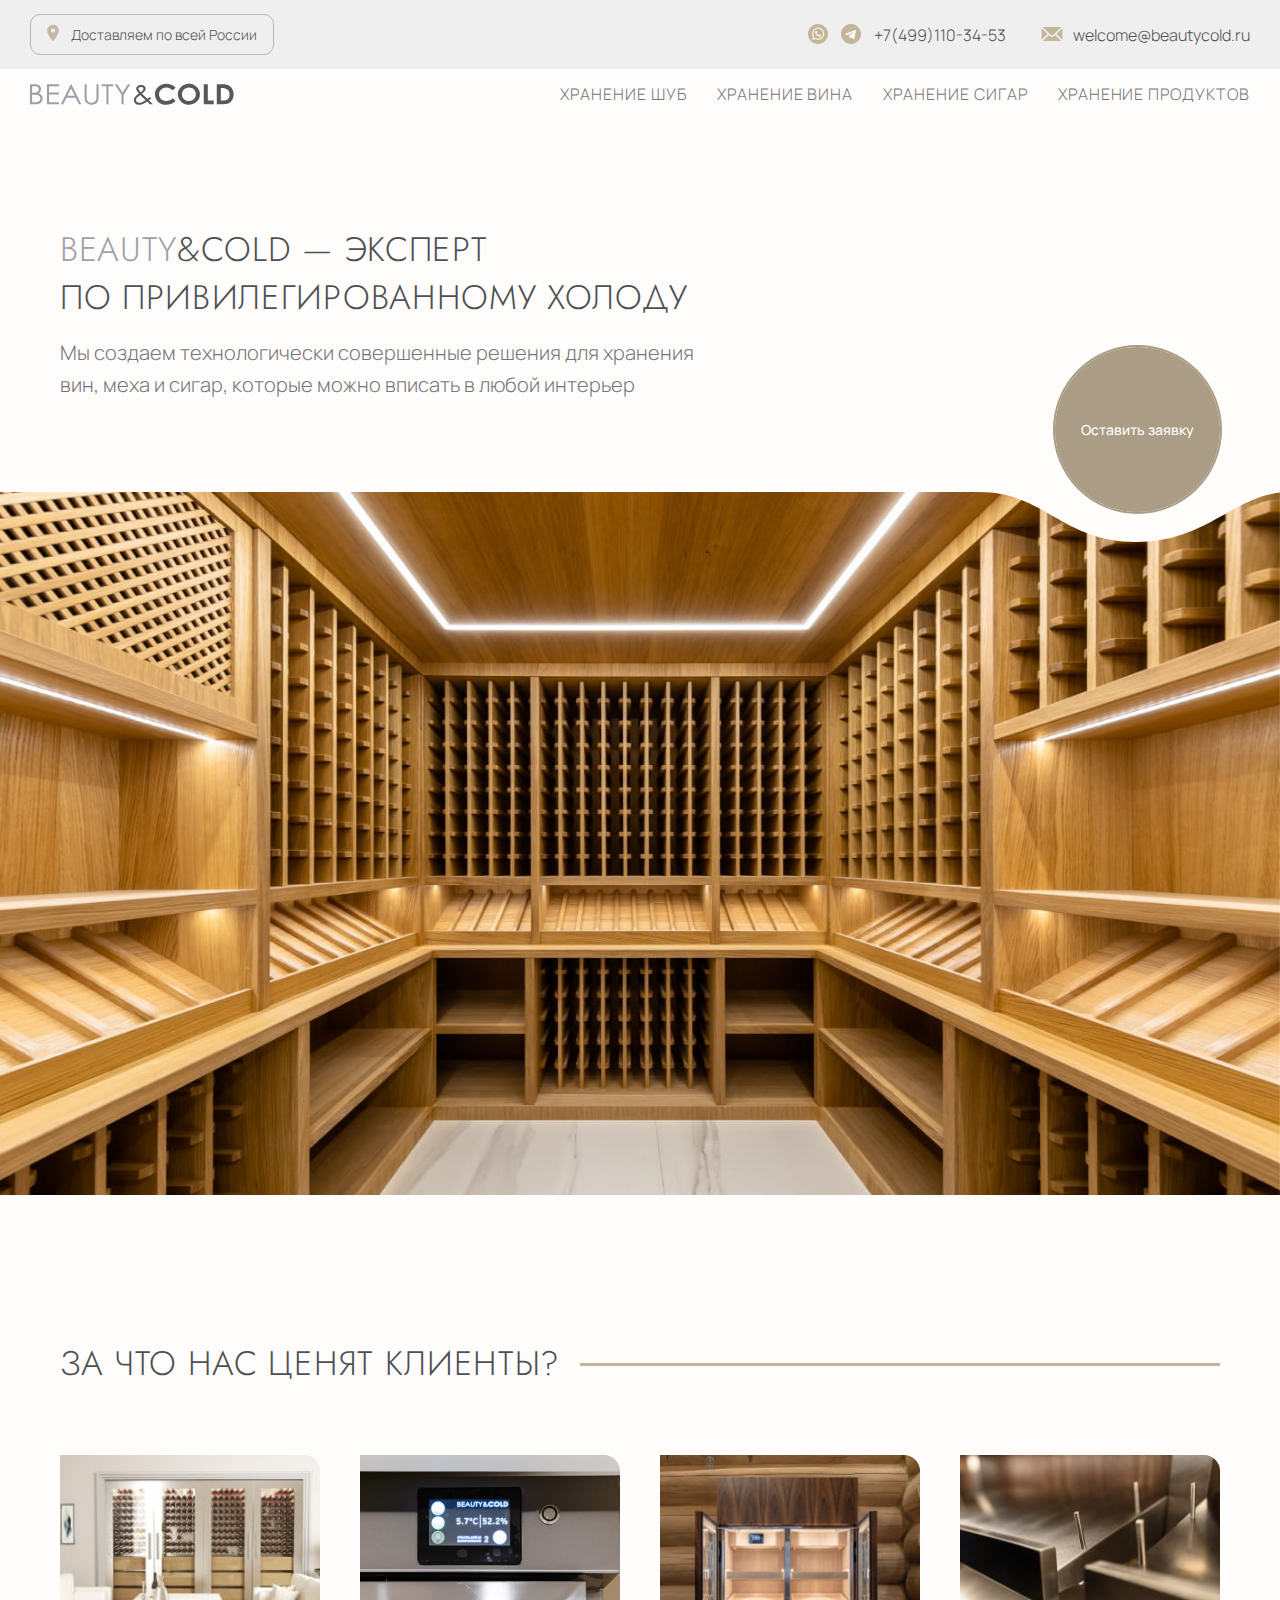
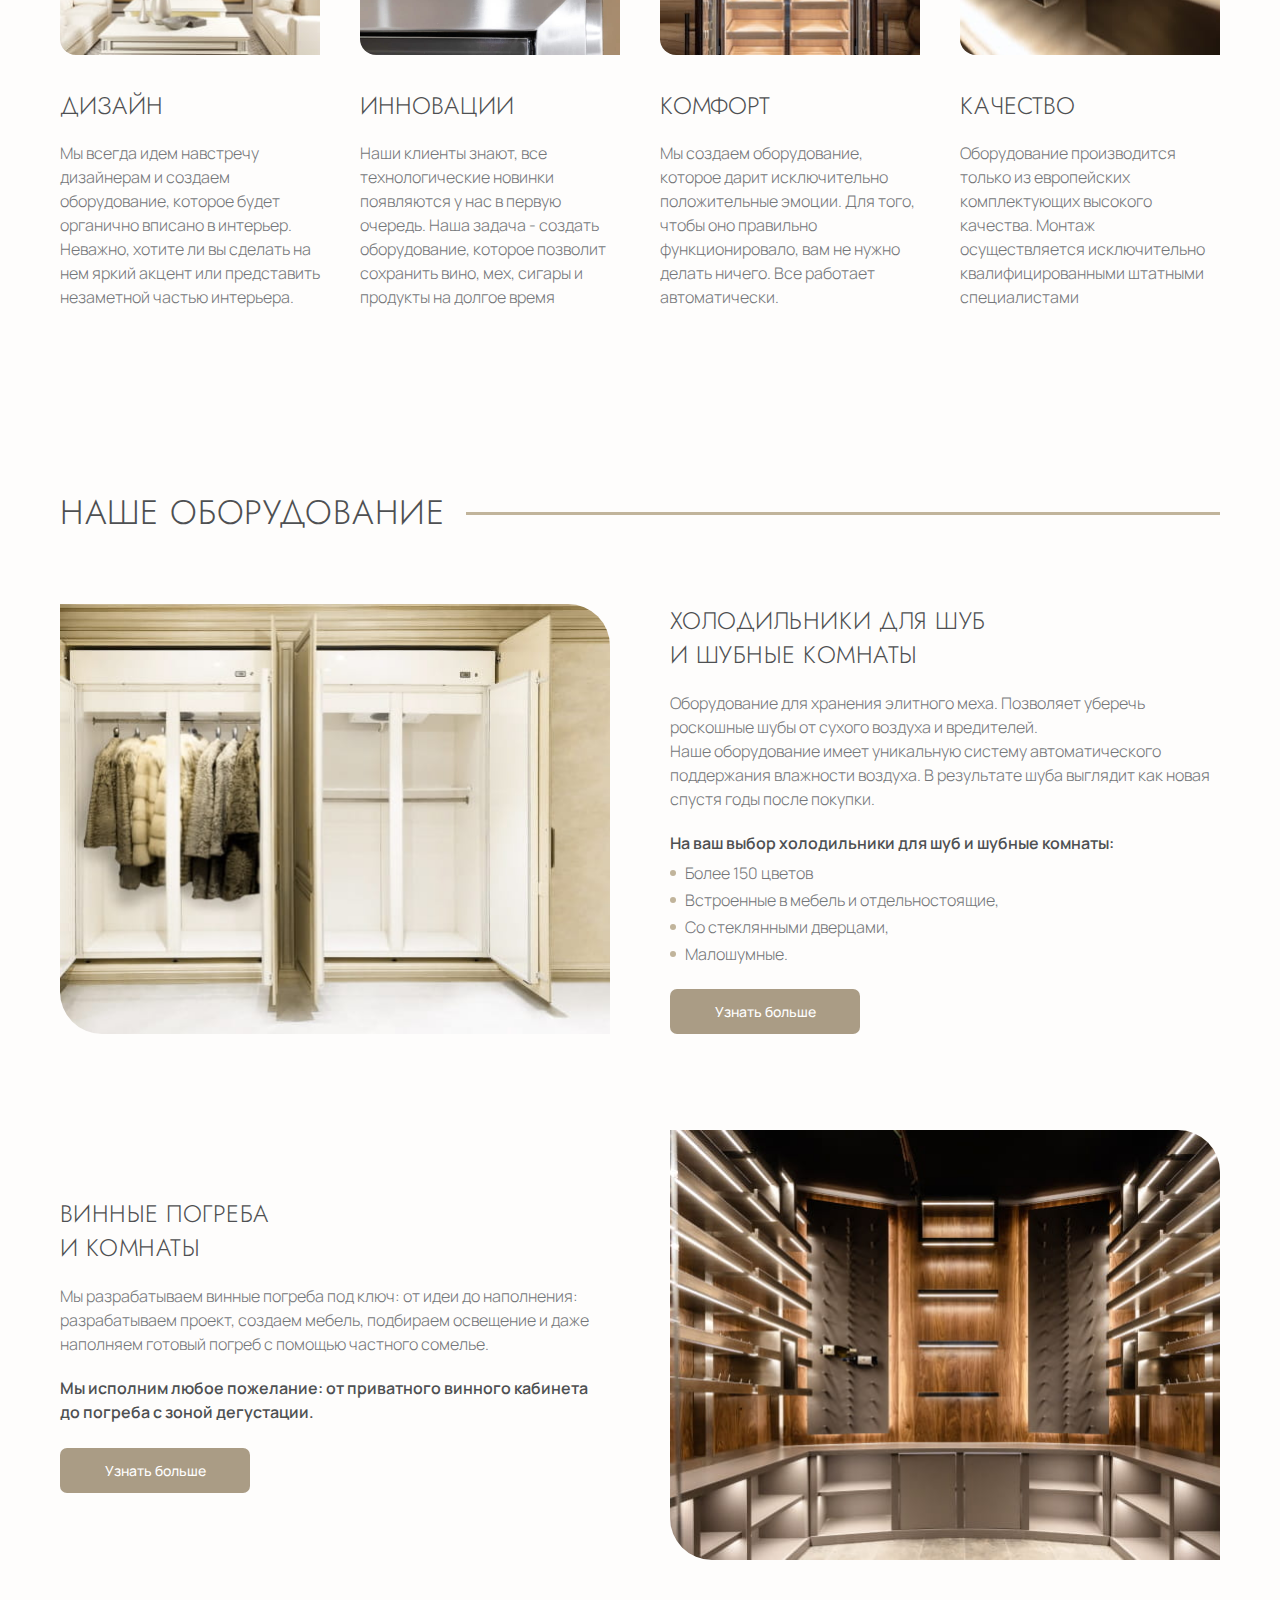
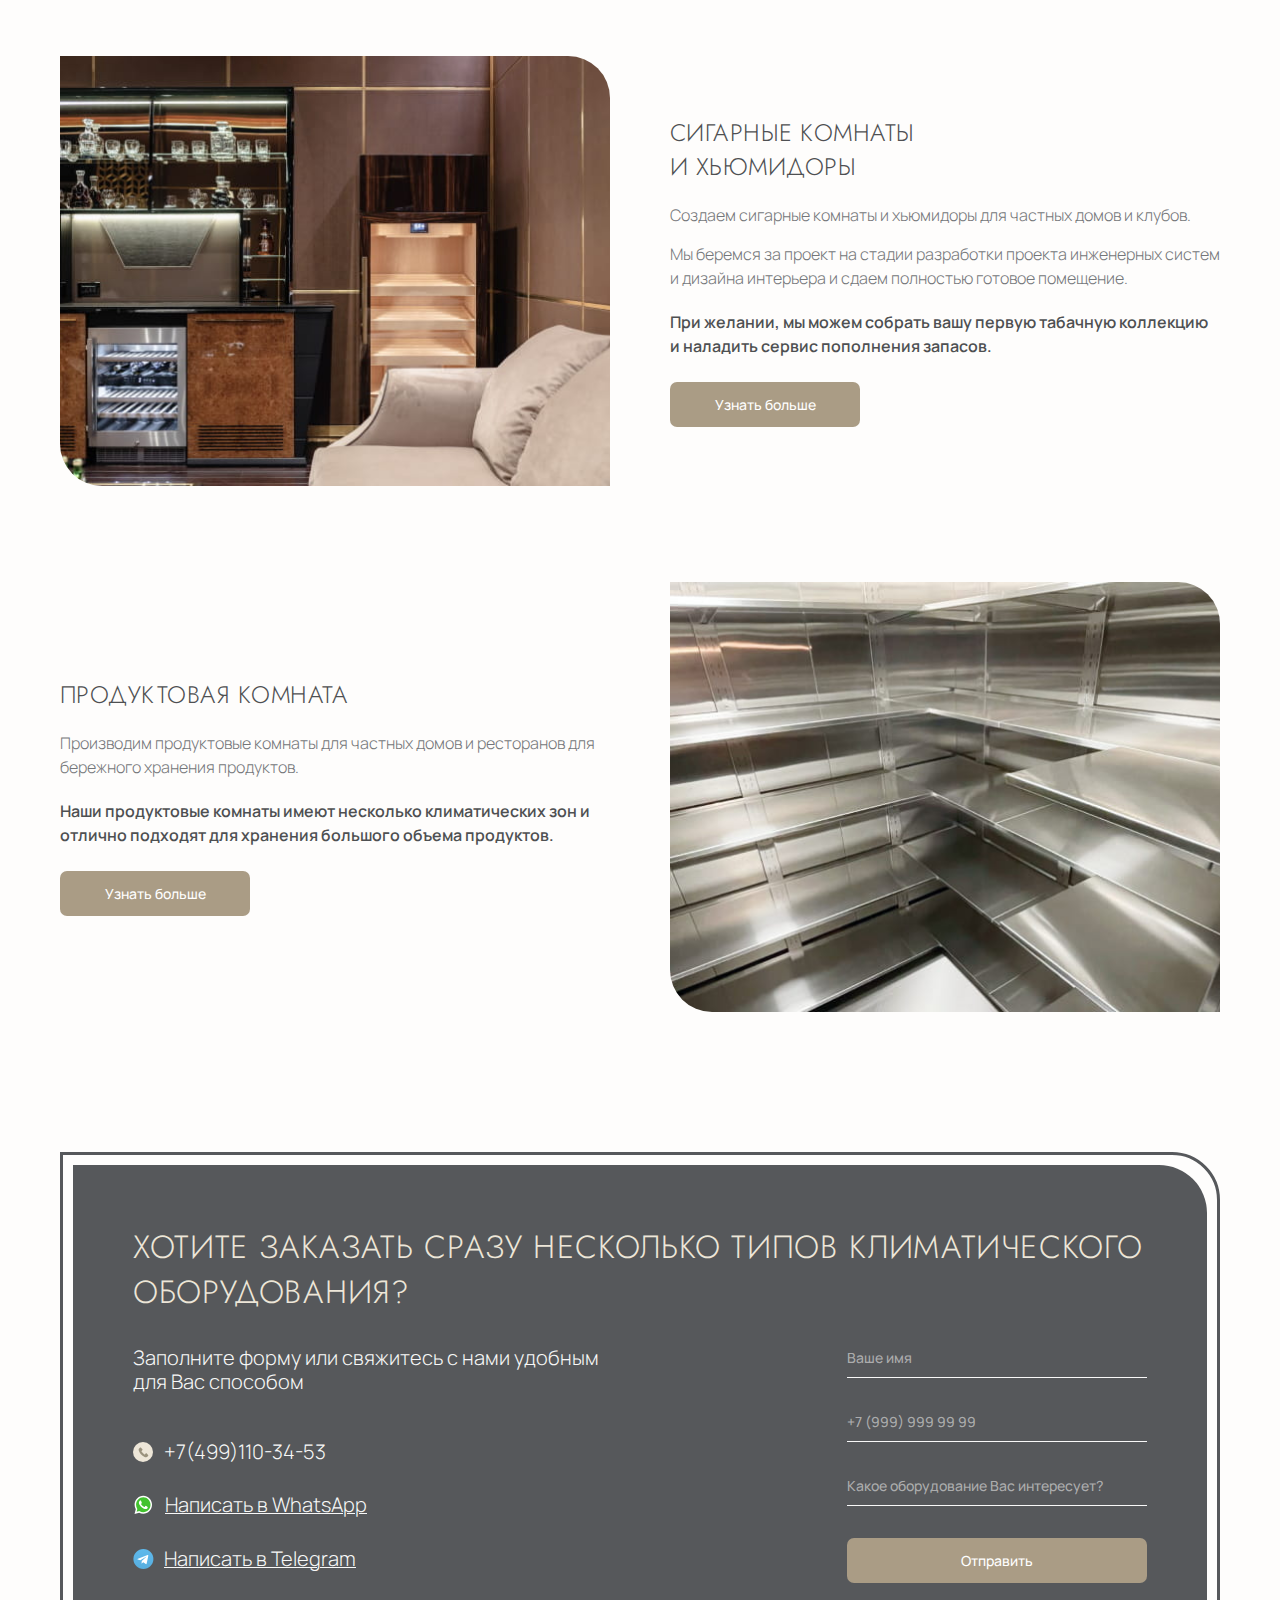
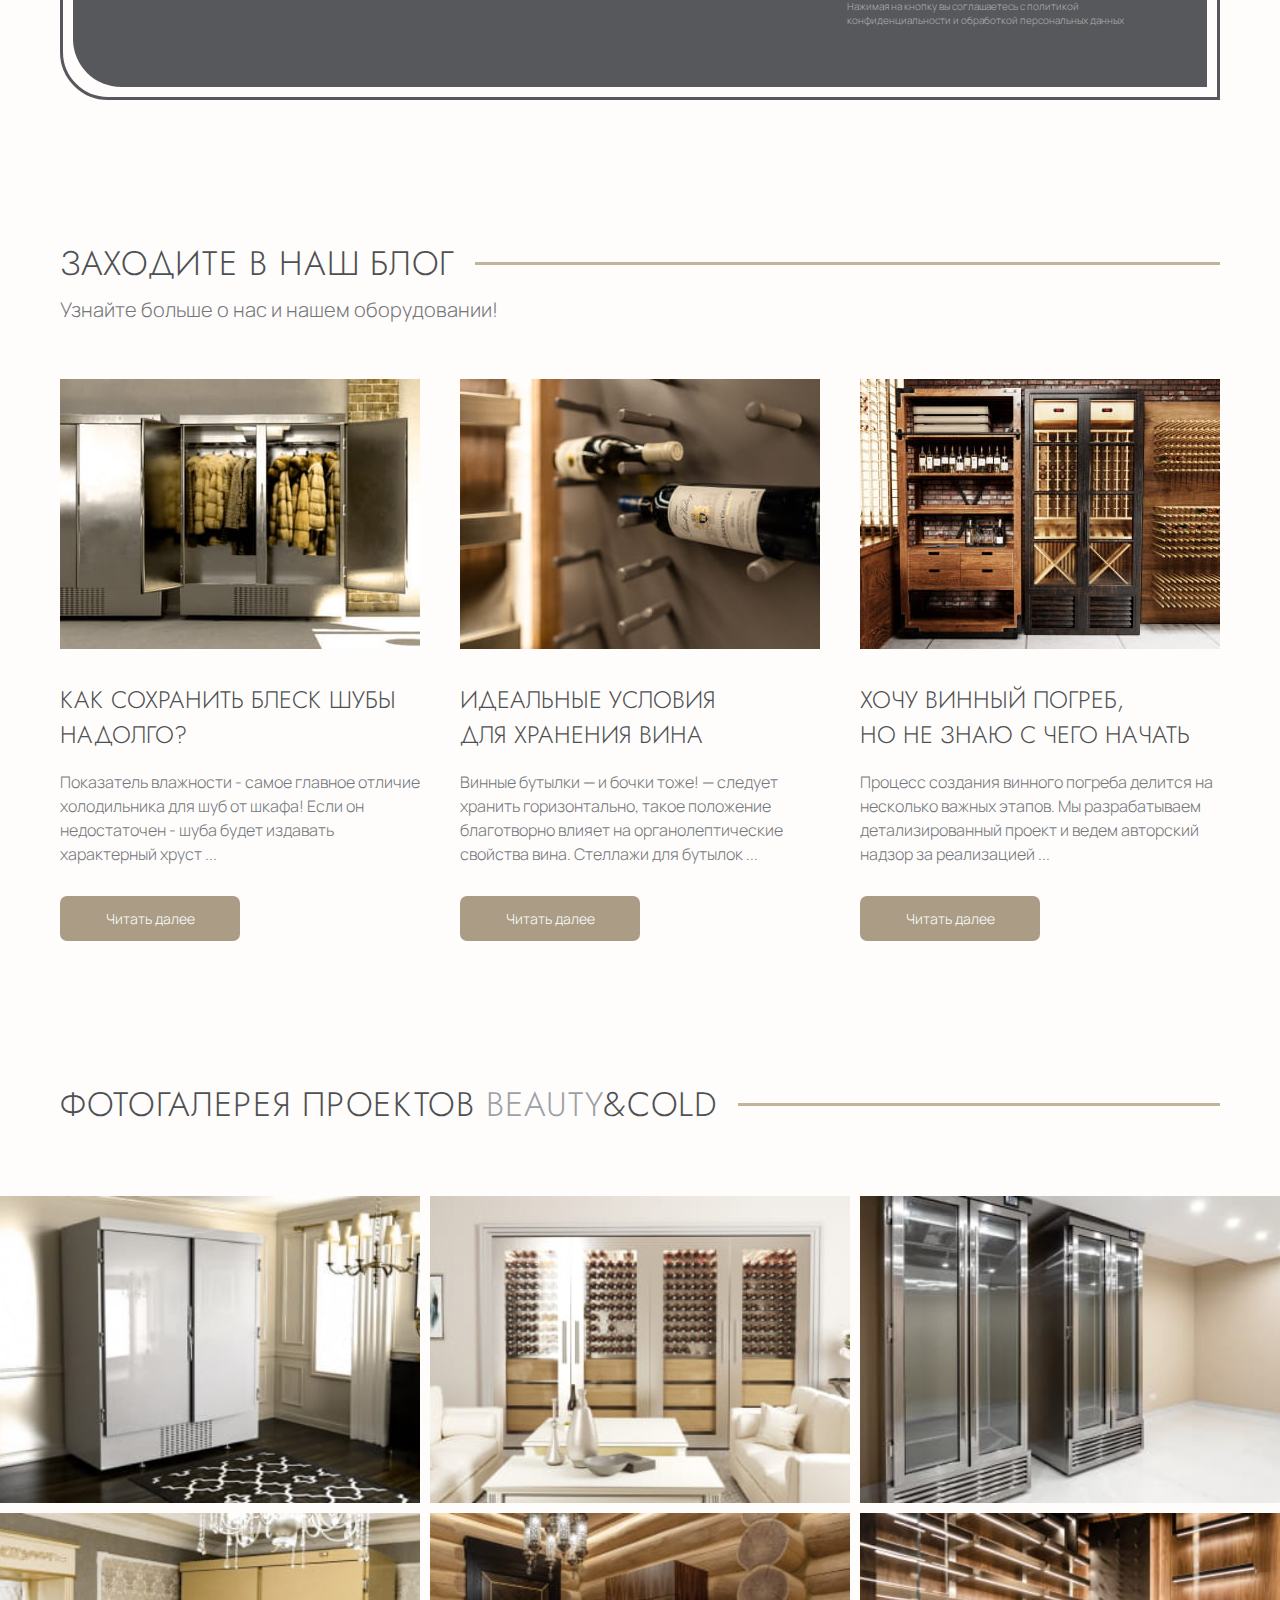
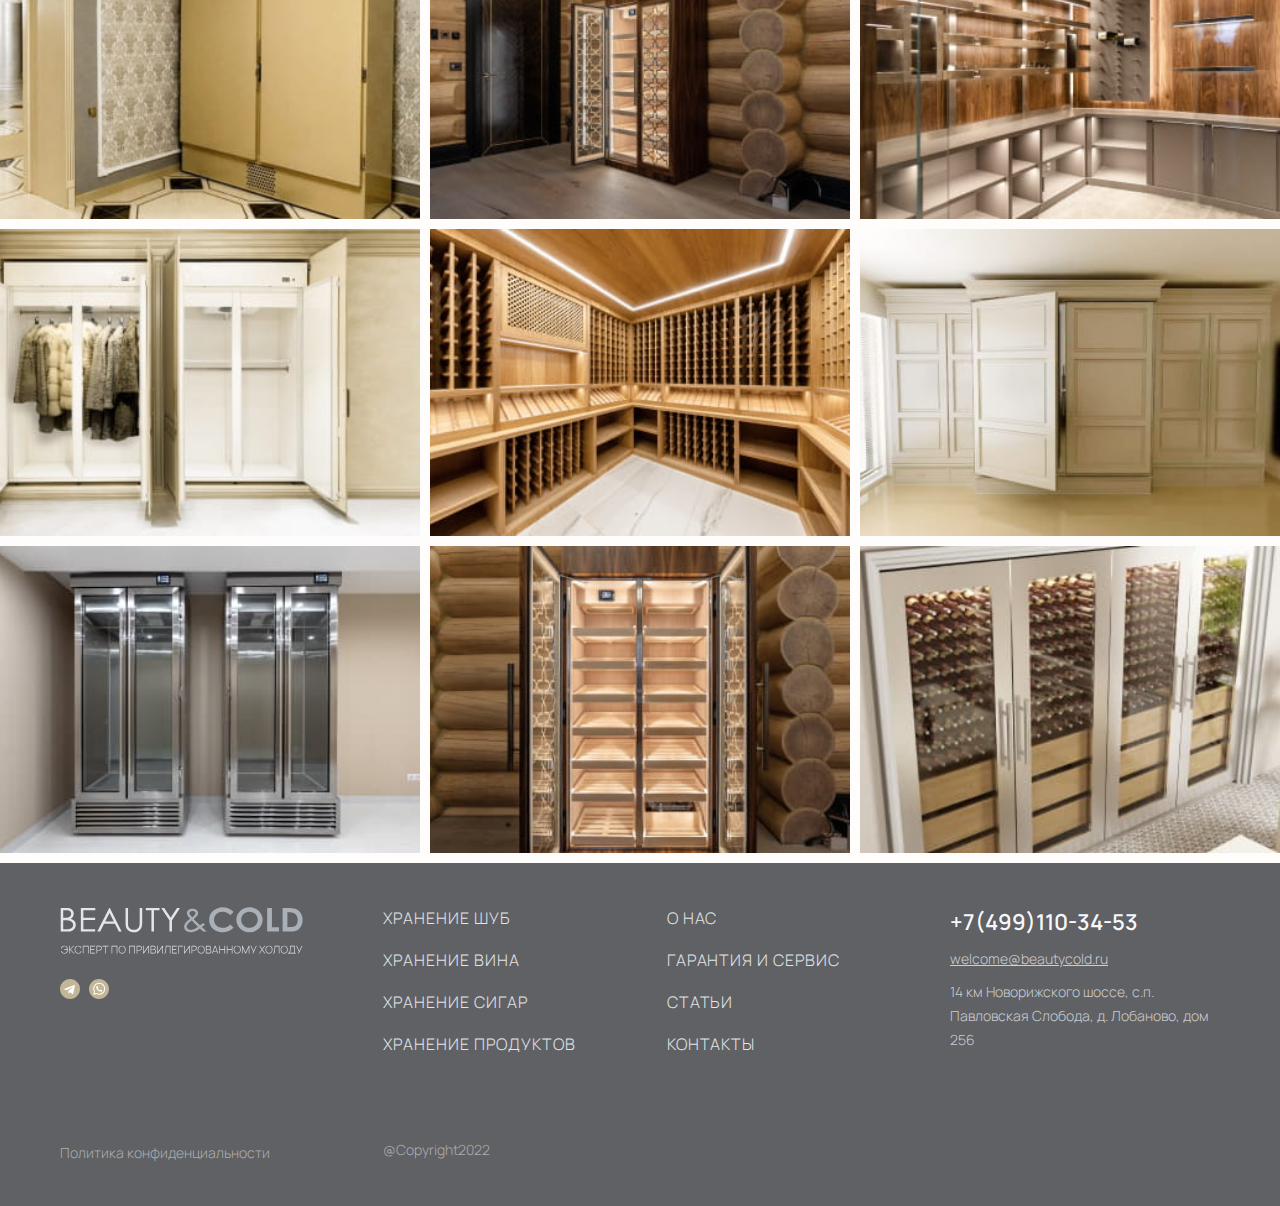
==== commit 8340ad77: "Фотки" ====
--- a/index.html
+++ b/index.html
@@ -351,41 +351,41 @@
 		</div>
 	</div>
 	<div class="photo__wrapper">
-		<div class="photo__items"><a class="photo__link" href="img/photo/1.jpg" data-fancybox="photo" data-caption="Фото">
-			<img class="photo__img" src="img/photo/1.jpg" alt="фото">
-		</a></div>
-		<div class="photo__items"><a class="photo__link" href="img/photo/1.jpg" data-fancybox="photo" data-caption="Фото">
-			<img class="photo__img" src="img/photo/1.jpg" alt="фото">
-		</a></div>
-		<div class="photo__items"><a class="photo__link" href="img/photo/1.jpg" data-fancybox="photo" data-caption="Фото">
-			<img class="photo__img" src="img/photo/1.jpg" alt="фото">
-		</a></div>
-		<div class="photo__items"><a class="photo__link" href="img/photo/1.jpg" data-fancybox="photo" data-caption="Фото">
-			<img class="photo__img" src="img/photo/1.jpg" alt="фото">
-		</a></div>
-		<div class="photo__items"><a class="photo__link" href="img/photo/1.jpg" data-fancybox="photo" data-caption="Фото">
-			<img class="photo__img" src="img/photo/1.jpg" alt="фото">
-		</a></div>
-		<div class="photo__items"><a class="photo__link" href="img/photo/1.jpg" data-fancybox="photo" data-caption="Фото">
-			<img class="photo__img" src="img/photo/1.jpg" alt="фото">
-		</a></div>
-		<div class="photo__items"><a class="photo__link" href="img/photo/1.jpg" data-fancybox="photo" data-caption="Фото">
-			<img class="photo__img" src="img/photo/1.jpg" alt="фото">
-		</a></div>
-		<div class="photo__items"><a class="photo__link" href="img/photo/1.jpg" data-fancybox="photo" data-caption="Фото">
-			<img class="photo__img" src="img/photo/1.jpg" alt="фото">
-		</a></div>
-		<div class="photo__items"><a class="photo__link" href="img/photo/1.jpg" data-fancybox="photo" data-caption="Фото">
-			<img class="photo__img" src="img/photo/1.jpg" alt="фото">
-		</a></div>
-		<div class="photo__items"><a class="photo__link" href="img/photo/1.jpg" data-fancybox="photo" data-caption="Фото">
-			<img class="photo__img" src="img/photo/1.jpg" alt="фото">
-		</a></div>
-		<div class="photo__items"><a class="photo__link" href="img/photo/1.jpg" data-fancybox="photo" data-caption="Фото">
-			<img class="photo__img" src="img/photo/1.jpg" alt="фото">
-		</a></div>
-		<div class="photo__items"><a class="photo__link" href="img/photo/1.jpg" data-fancybox="photo" data-caption="Фото">
-			<img class="photo__img" src="img/photo/1.jpg" alt="фото">
+		<div class="photo__items"><a class="photo__link" href="img/photo/big/01.jpg" data-fancybox="photo" data-caption="Фото">
+			<img class="photo__img" src="img/photo/min/1.jpg" alt="фото">
+		</a></div>
+		<div class="photo__items"><a class="photo__link" href="img/photo/big/02.jpg" data-fancybox="photo" data-caption="Фото">
+			<img class="photo__img" src="img/photo/min/2.jpg" alt="фото">
+		</a></div>
+		<div class="photo__items"><a class="photo__link" href="img/photo/big/03.jpg" data-fancybox="photo" data-caption="Фото">
+			<img class="photo__img" src="img/photo/min/3.jpg" alt="фото">
+		</a></div>
+		<div class="photo__items"><a class="photo__link" href="img/photo/big/04.jpg" data-fancybox="photo" data-caption="Фото">
+			<img class="photo__img" src="img/photo/min/4.jpg" alt="фото">
+		</a></div>
+		<div class="photo__items"><a class="photo__link" href="img/photo/big/05.jpg" data-fancybox="photo" data-caption="Фото">
+			<img class="photo__img" src="img/photo/min/5.jpg" alt="фото">
+		</a></div>
+		<div class="photo__items"><a class="photo__link" href="img/photo/big/06.jpg" data-fancybox="photo" data-caption="Фото">
+			<img class="photo__img" src="img/photo/min/6.jpg" alt="фото">
+		</a></div>
+		<div class="photo__items"><a class="photo__link" href="img/photo/big/07.jpg" data-fancybox="photo" data-caption="Фото">
+			<img class="photo__img" src="img/photo/min/7.jpg" alt="фото">
+		</a></div>
+		<div class="photo__items"><a class="photo__link" href="img/photo/big/08.jpg" data-fancybox="photo" data-caption="Фото">
+			<img class="photo__img" src="img/photo/min/8.jpg" alt="фото">
+		</a></div>
+		<div class="photo__items"><a class="photo__link" href="img/photo/big/09.jpg" data-fancybox="photo" data-caption="Фото">
+			<img class="photo__img" src="img/photo/min/9.jpg" alt="фото">
+		</a></div>
+		<div class="photo__items"><a class="photo__link" href="img/photo/big/10.jpg" data-fancybox="photo" data-caption="Фото">
+			<img class="photo__img" src="img/photo/min/10.jpg" alt="фото">
+		</a></div>
+		<div class="photo__items"><a class="photo__link" href="img/photo/big/11.jpg" data-fancybox="photo" data-caption="Фото">
+			<img class="photo__img" src="img/photo/min/11.jpg" alt="фото">
+		</a></div>
+		<div class="photo__items"><a class="photo__link" href="img/photo/big/12.jpg" data-fancybox="photo" data-caption="Фото">
+			<img class="photo__img" src="img/photo/min/12.jpg" alt="фото">
 		</a></div>
 	</div>
 </section>
--- a/css/main.css
+++ b/css/main.css
@@ -1,9 +1,15 @@
 @font-face {
-  font-weight: 400;
+  font-weight: 300;
   font-style: normal;
   font-family: "Jost";
   font-display: swap;
-  src: url("../fonts/jost/Jost-Regular.woff2") format("woff2"), url("../fonts/jost/Jost-Regular.woff") format("woff"); }
+  src: url("../fonts/jost/Jost-Light.woff2") format("woff2"), url("../fonts/jost/Jost-Light.woff") format("woff"); }
+@font-face {
+  font-weight: 300;
+  font-style: normal;
+  font-family: "Manrope";
+  font-display: swap;
+  src: url("../fonts/manrope/Manrope-Light.woff2") format("woff2"), url("../fonts/manrope/Manrope-Light.woff") format("woff"); }
 @font-face {
   font-weight: 400;
   font-style: normal;
@@ -30,7 +36,7 @@
   box-sizing: border-box;
   font-family: "Manrope", sans-serif;
   color: #747679;
-  font-weight: 400;
+  font-weight: 300;
   overflow-x: hidden;
   background-color: #FEFDFC; }
 
@@ -48,7 +54,7 @@
 
 h1, h2, h3, h4, h5, h6 {
   font-family: "Jost", sans-serif;
-  font-weight: 400;
+  font-weight: 300;
   color: #4E5052; }
 
 h1, h2 {
@@ -282,6 +288,9 @@
 
 .header--when-scroll {
   margin-bottom: 107px; }
+  @media (max-width: 560px) {
+    .header--when-scroll {
+      margin-bottom: 30px; } }
 .header__container {
   max-width: 1360px;
   margin: 0 auto; }
@@ -304,8 +313,8 @@
   justify-content: center;
   position: fixed;
   width: 100%;
-  top: -1px;
-  z-index: 100000;
+  top: 0px;
+  z-index: 10000;
   animation: shadow 1s normal forwards; }
   .header--scroll .header__container {
     width: 100%; }
@@ -394,10 +403,11 @@
       gap: 15px; } }
 .header__logo {
   display: flex;
-  max-height: 22px; }
+  max-height: 22px;
+  max-width: 204px; }
   @media (max-width: 560px) {
     .header__logo {
-      max-width: 220px; } }
+      max-width: 150px; } }
 @media (max-width: 768px) {
   .header__contacts-items--hide {
     display: none; } }
@@ -480,6 +490,9 @@
   text-transform: uppercase;
   letter-spacing: 0.02em;
   margin-bottom: 15px; }
+  @media (max-width: 375px) {
+    .hero__title {
+      font-size: 20px; } }
 .hero__title-letter {
   color: #9DA0A6; }
 .hero__wrapper {
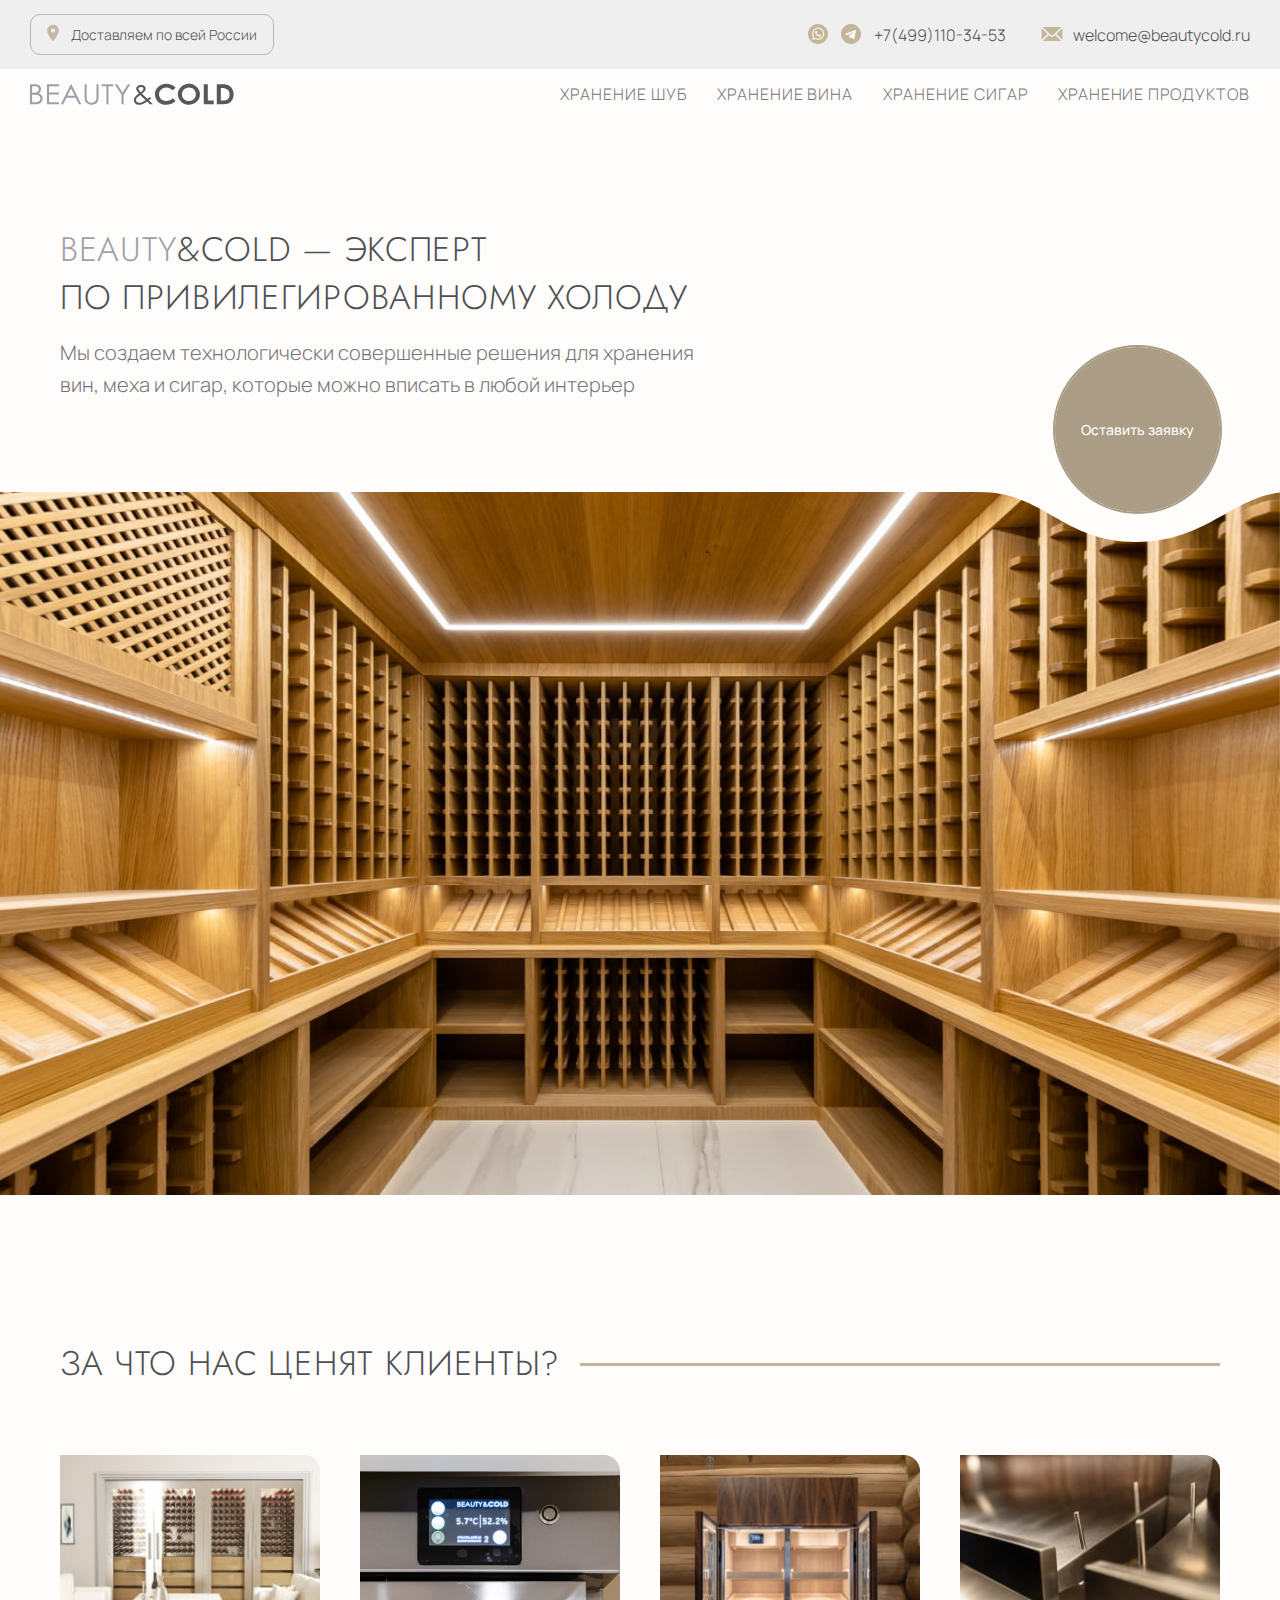
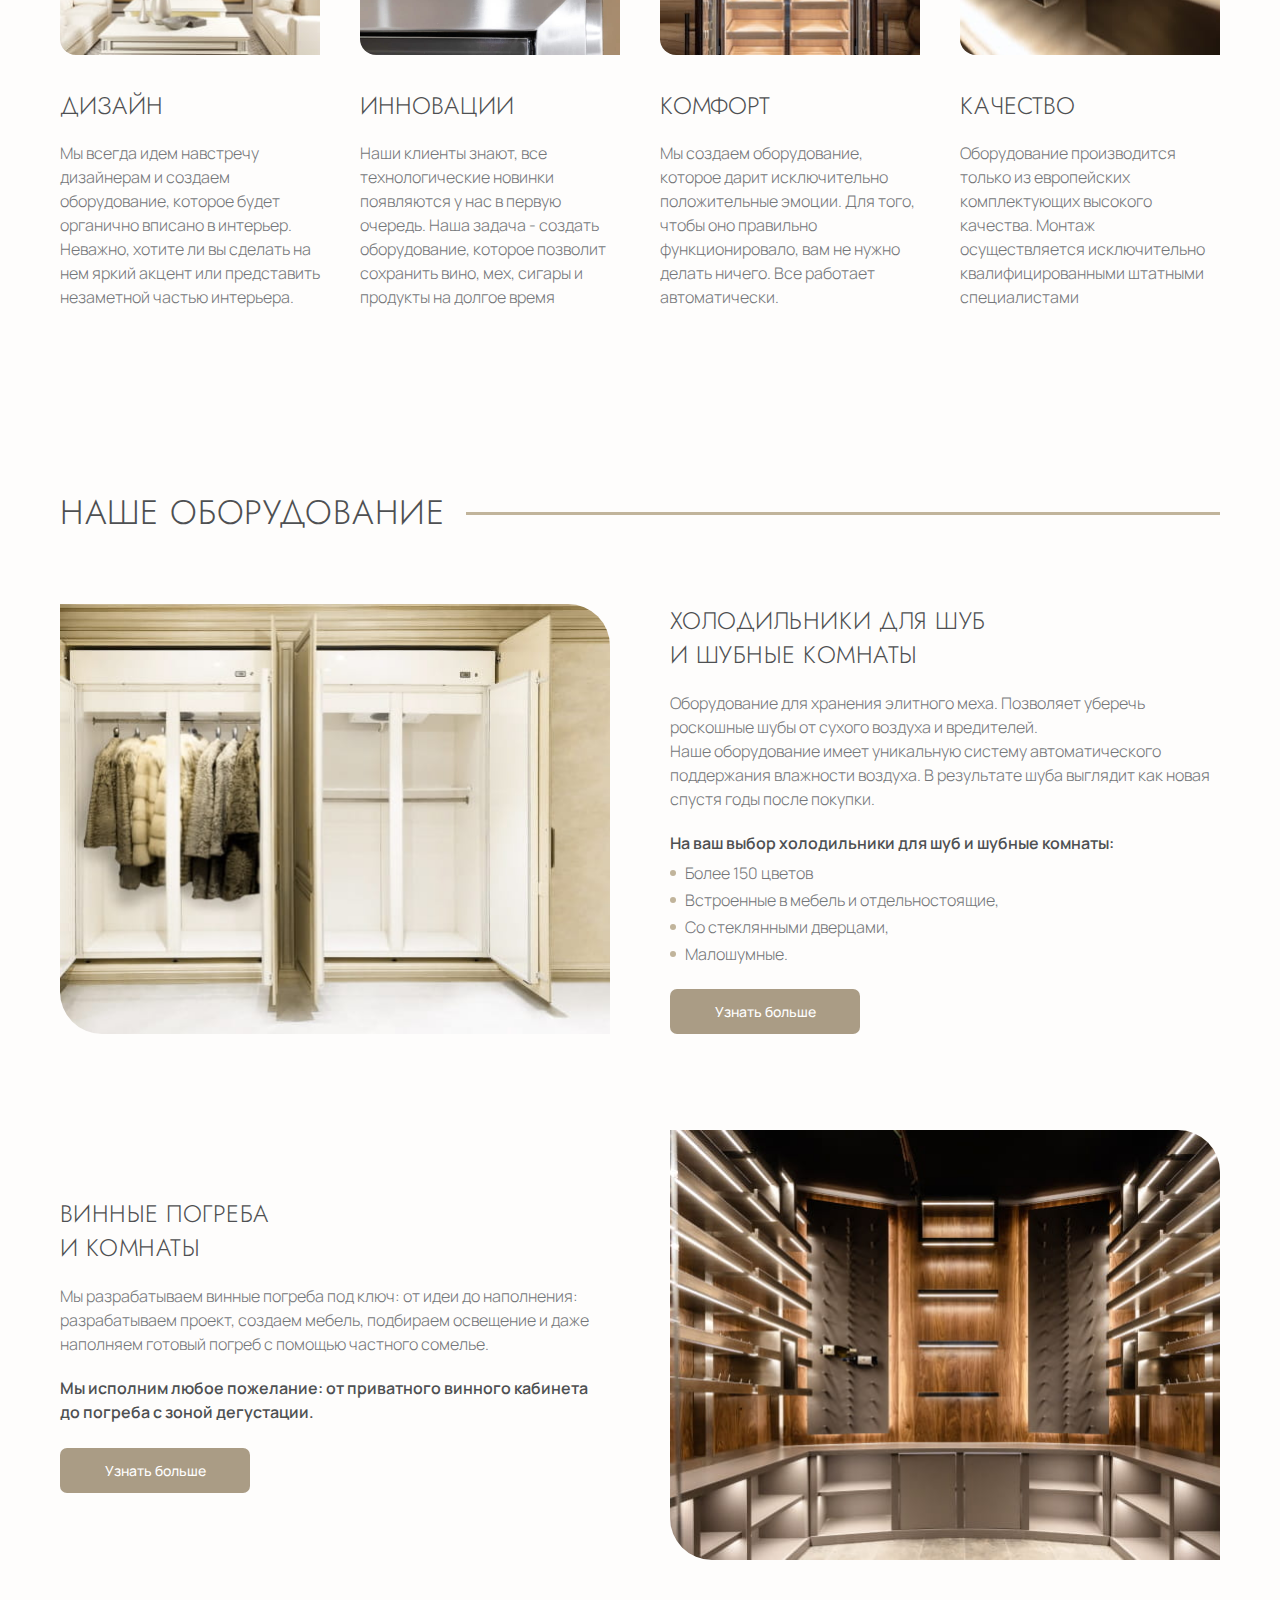
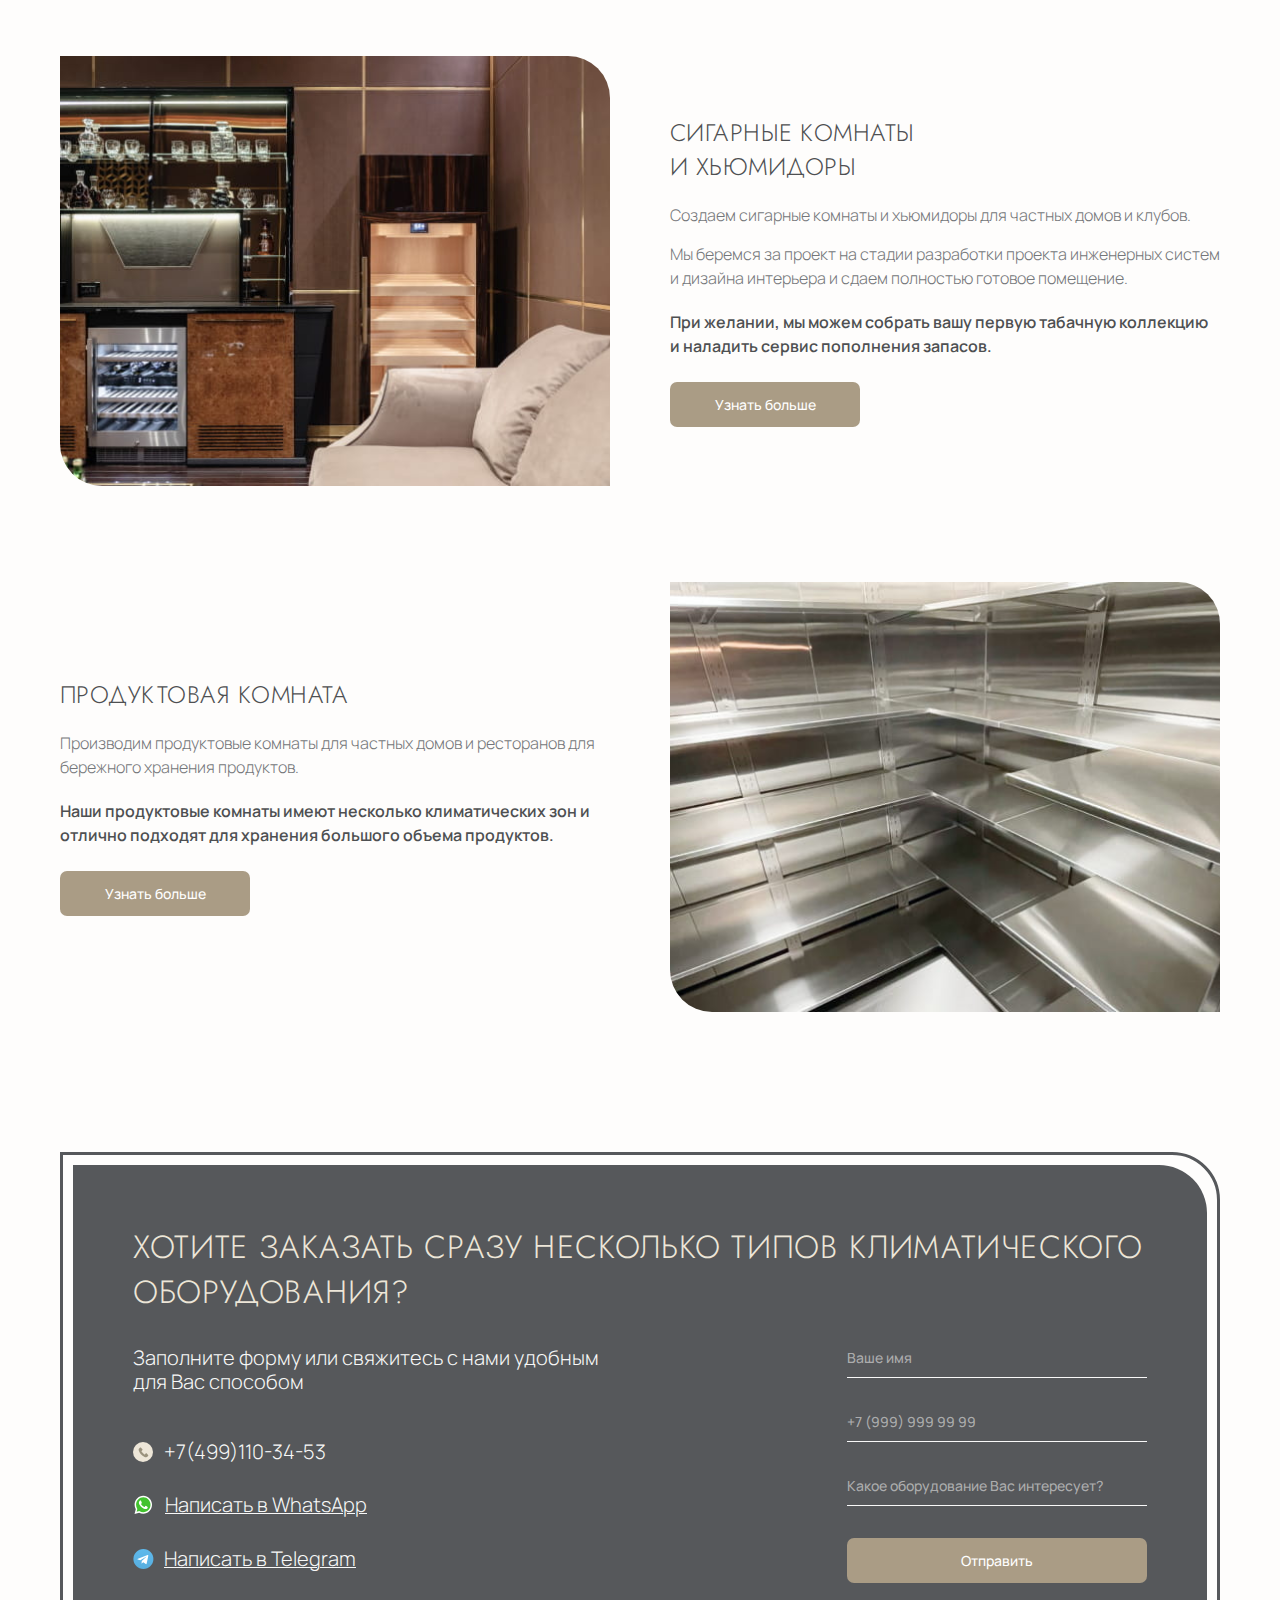
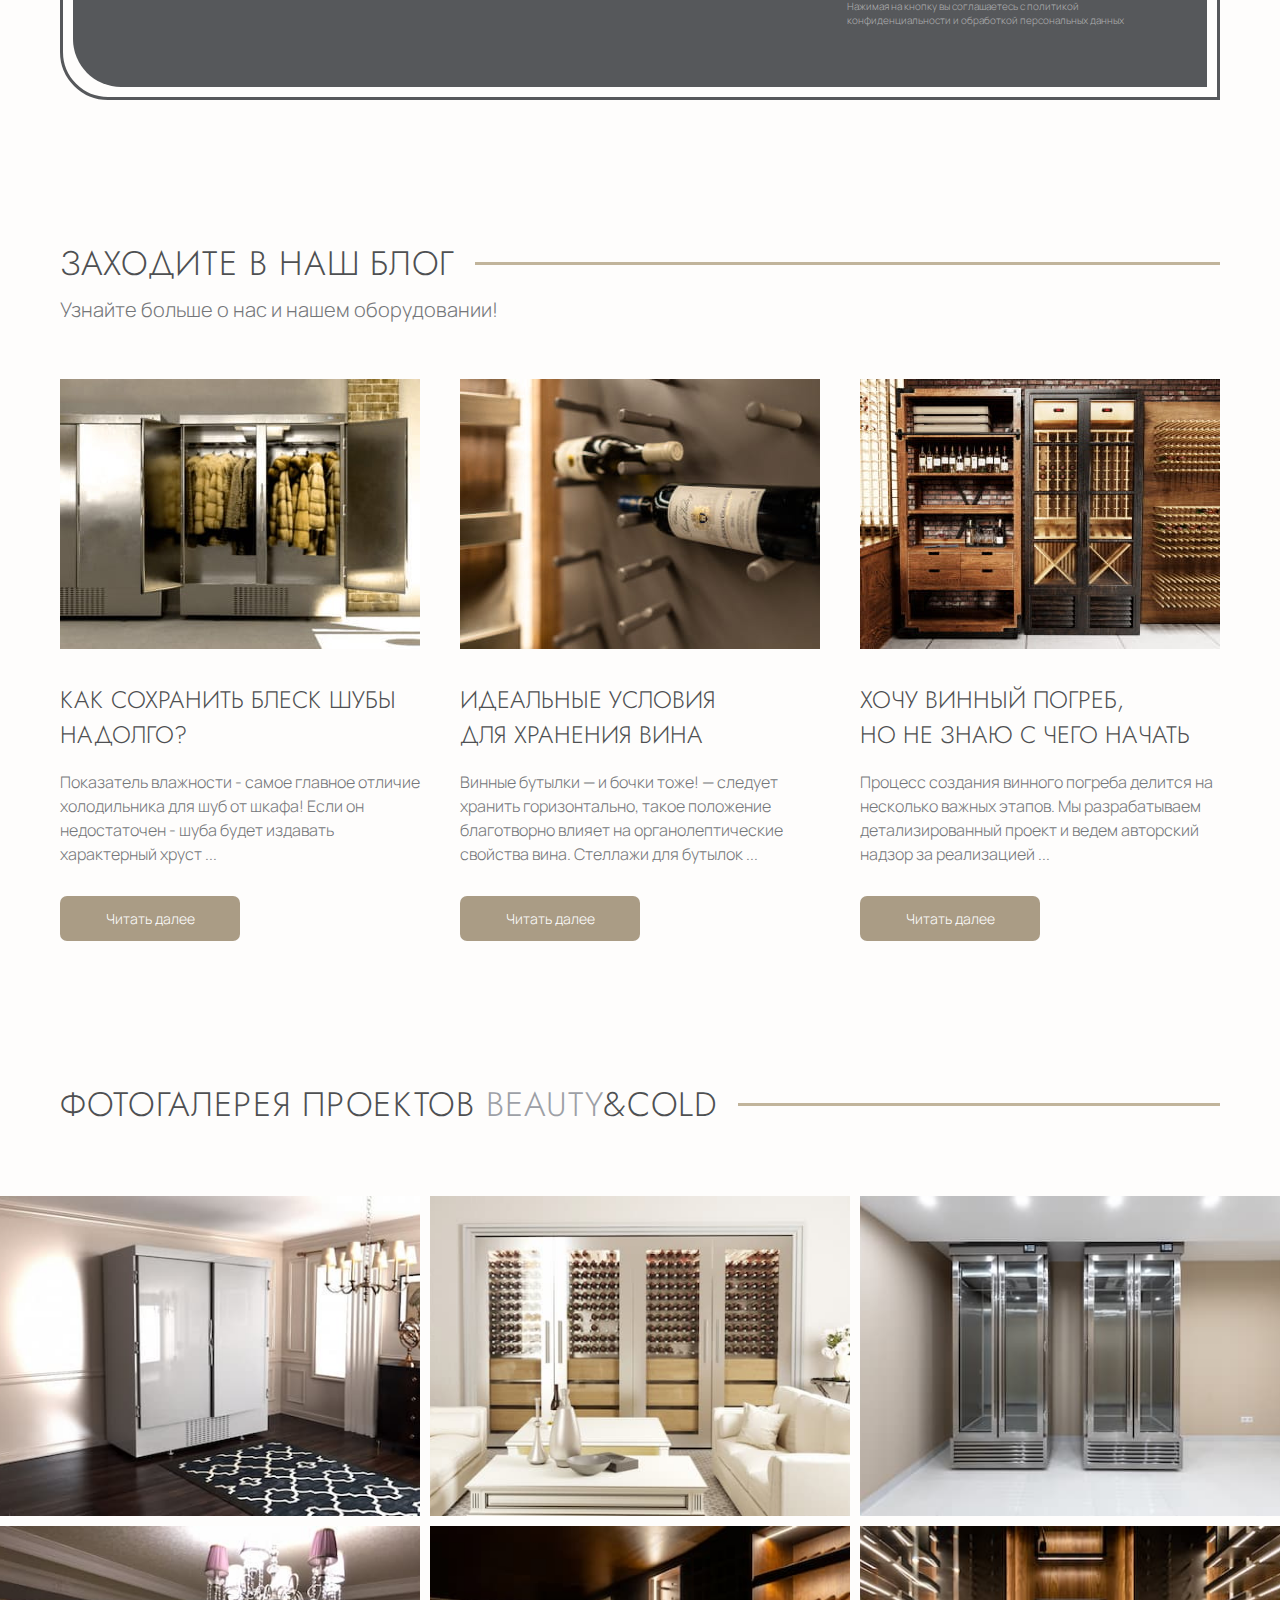
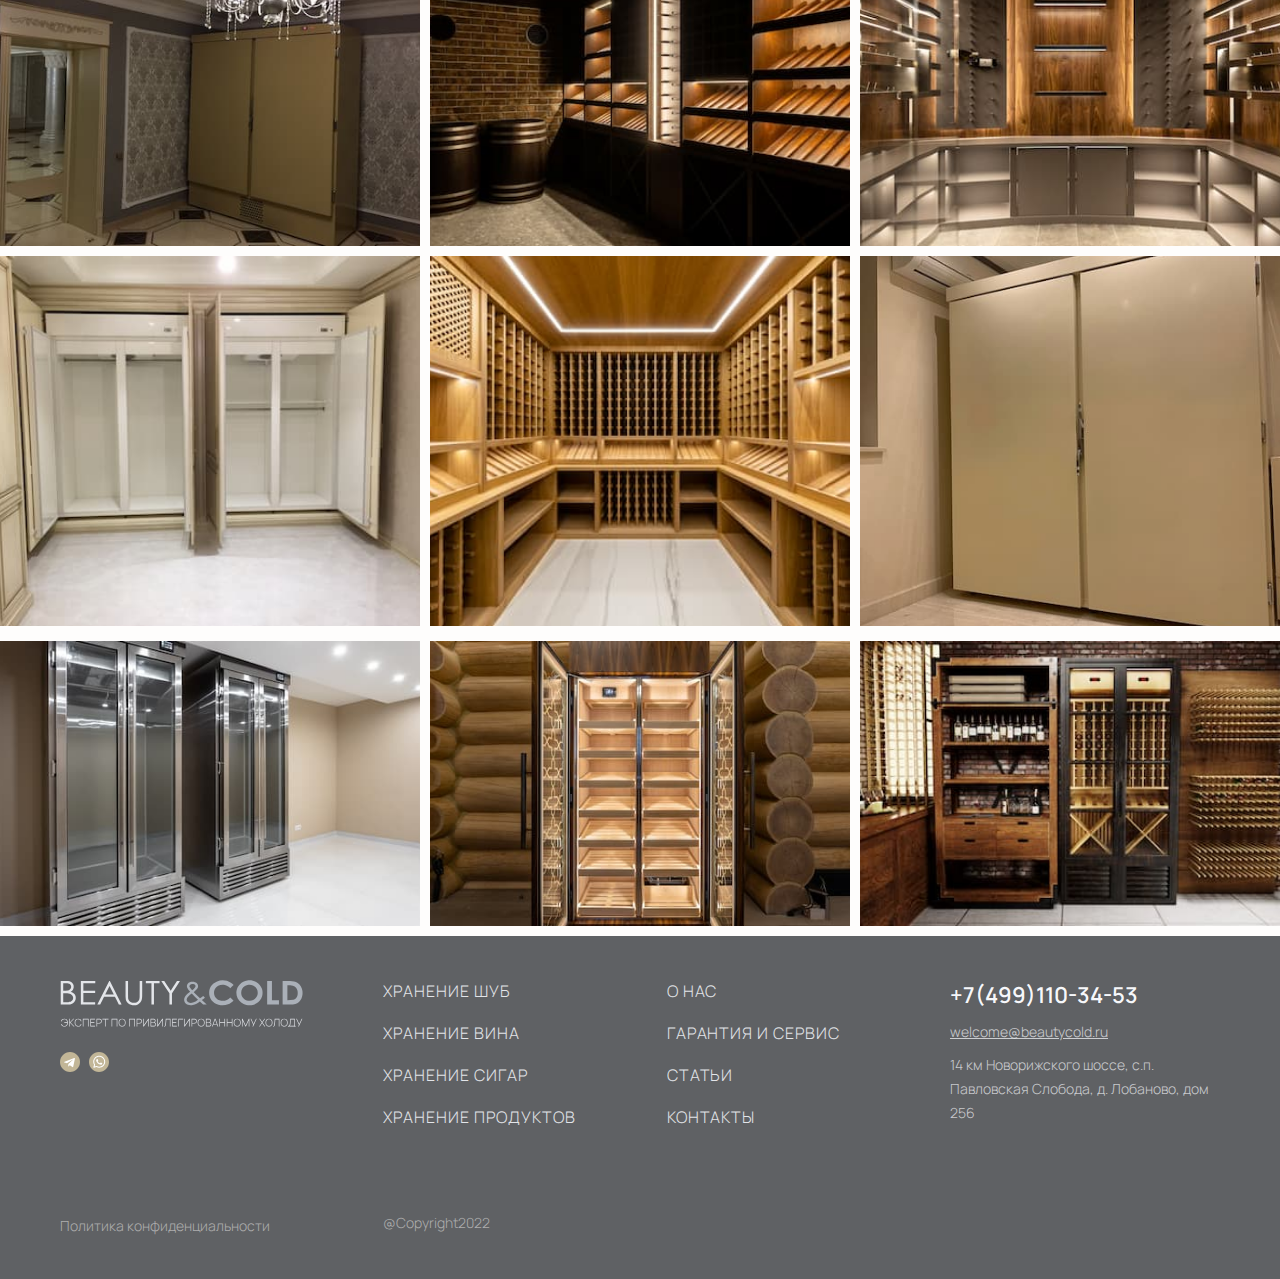
==== commit a391f7a6: "Галлерея" ====
--- a/index.html
+++ b/index.html
@@ -352,31 +352,31 @@
 	</div>
 	<div class="photo__wrapper">
 		<div class="photo__items"><a class="photo__link" href="img/photo/big/01.jpg" data-fancybox="photo" data-caption="Фото">
-			<img class="photo__img" src="img/photo/min/1.jpg" alt="фото">
+			<img class="photo__img" src="img/photo/min/01.jpg" alt="фото">
 		</a></div>
 		<div class="photo__items"><a class="photo__link" href="img/photo/big/02.jpg" data-fancybox="photo" data-caption="Фото">
-			<img class="photo__img" src="img/photo/min/2.jpg" alt="фото">
+			<img class="photo__img" src="img/photo/min/02.jpg" alt="фото">
 		</a></div>
 		<div class="photo__items"><a class="photo__link" href="img/photo/big/03.jpg" data-fancybox="photo" data-caption="Фото">
-			<img class="photo__img" src="img/photo/min/3.jpg" alt="фото">
+			<img class="photo__img" src="img/photo/min/03.jpg" alt="фото">
 		</a></div>
 		<div class="photo__items"><a class="photo__link" href="img/photo/big/04.jpg" data-fancybox="photo" data-caption="Фото">
-			<img class="photo__img" src="img/photo/min/4.jpg" alt="фото">
+			<img class="photo__img" src="img/photo/min/04.jpg" alt="фото">
 		</a></div>
 		<div class="photo__items"><a class="photo__link" href="img/photo/big/05.jpg" data-fancybox="photo" data-caption="Фото">
-			<img class="photo__img" src="img/photo/min/5.jpg" alt="фото">
+			<img class="photo__img" src="img/photo/min/05.jpg" alt="фото">
 		</a></div>
 		<div class="photo__items"><a class="photo__link" href="img/photo/big/06.jpg" data-fancybox="photo" data-caption="Фото">
-			<img class="photo__img" src="img/photo/min/6.jpg" alt="фото">
+			<img class="photo__img" src="img/photo/min/06.jpg" alt="фото">
 		</a></div>
 		<div class="photo__items"><a class="photo__link" href="img/photo/big/07.jpg" data-fancybox="photo" data-caption="Фото">
-			<img class="photo__img" src="img/photo/min/7.jpg" alt="фото">
+			<img class="photo__img" src="img/photo/min/07.jpg" alt="фото">
 		</a></div>
 		<div class="photo__items"><a class="photo__link" href="img/photo/big/08.jpg" data-fancybox="photo" data-caption="Фото">
-			<img class="photo__img" src="img/photo/min/8.jpg" alt="фото">
+			<img class="photo__img" src="img/photo/min/08.jpg" alt="фото">
 		</a></div>
 		<div class="photo__items"><a class="photo__link" href="img/photo/big/09.jpg" data-fancybox="photo" data-caption="Фото">
-			<img class="photo__img" src="img/photo/min/9.jpg" alt="фото">
+			<img class="photo__img" src="img/photo/min/09.jpg" alt="фото">
 		</a></div>
 		<div class="photo__items"><a class="photo__link" href="img/photo/big/10.jpg" data-fancybox="photo" data-caption="Фото">
 			<img class="photo__img" src="img/photo/min/10.jpg" alt="фото">
--- a/css/main.css
+++ b/css/main.css
@@ -717,7 +717,8 @@
       width: calc(50% - 5px); } }
 .photo__img {
   height: 100%;
-  object-fit: cover; }
+  object-fit: cover;
+  max-height: 370px; }
 
 .value__title-wrapper {
   margin-bottom: 67px; }
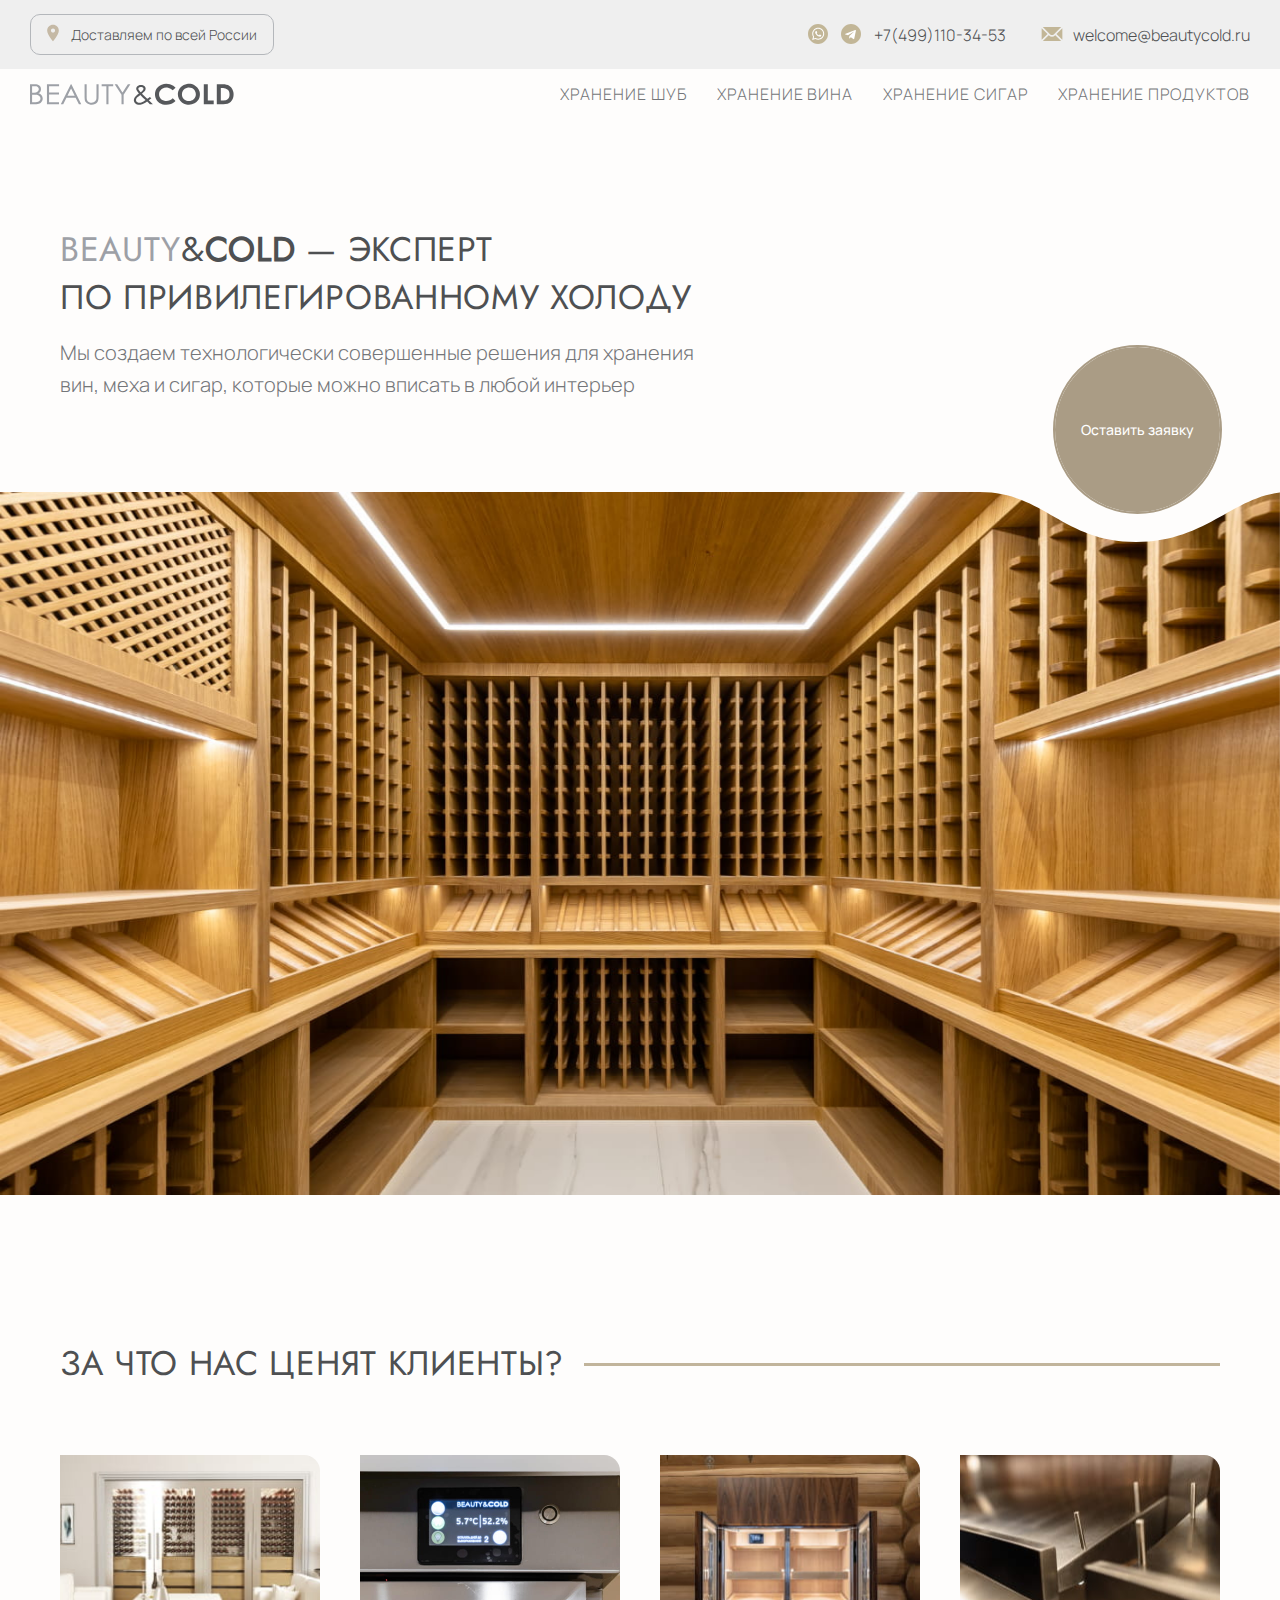
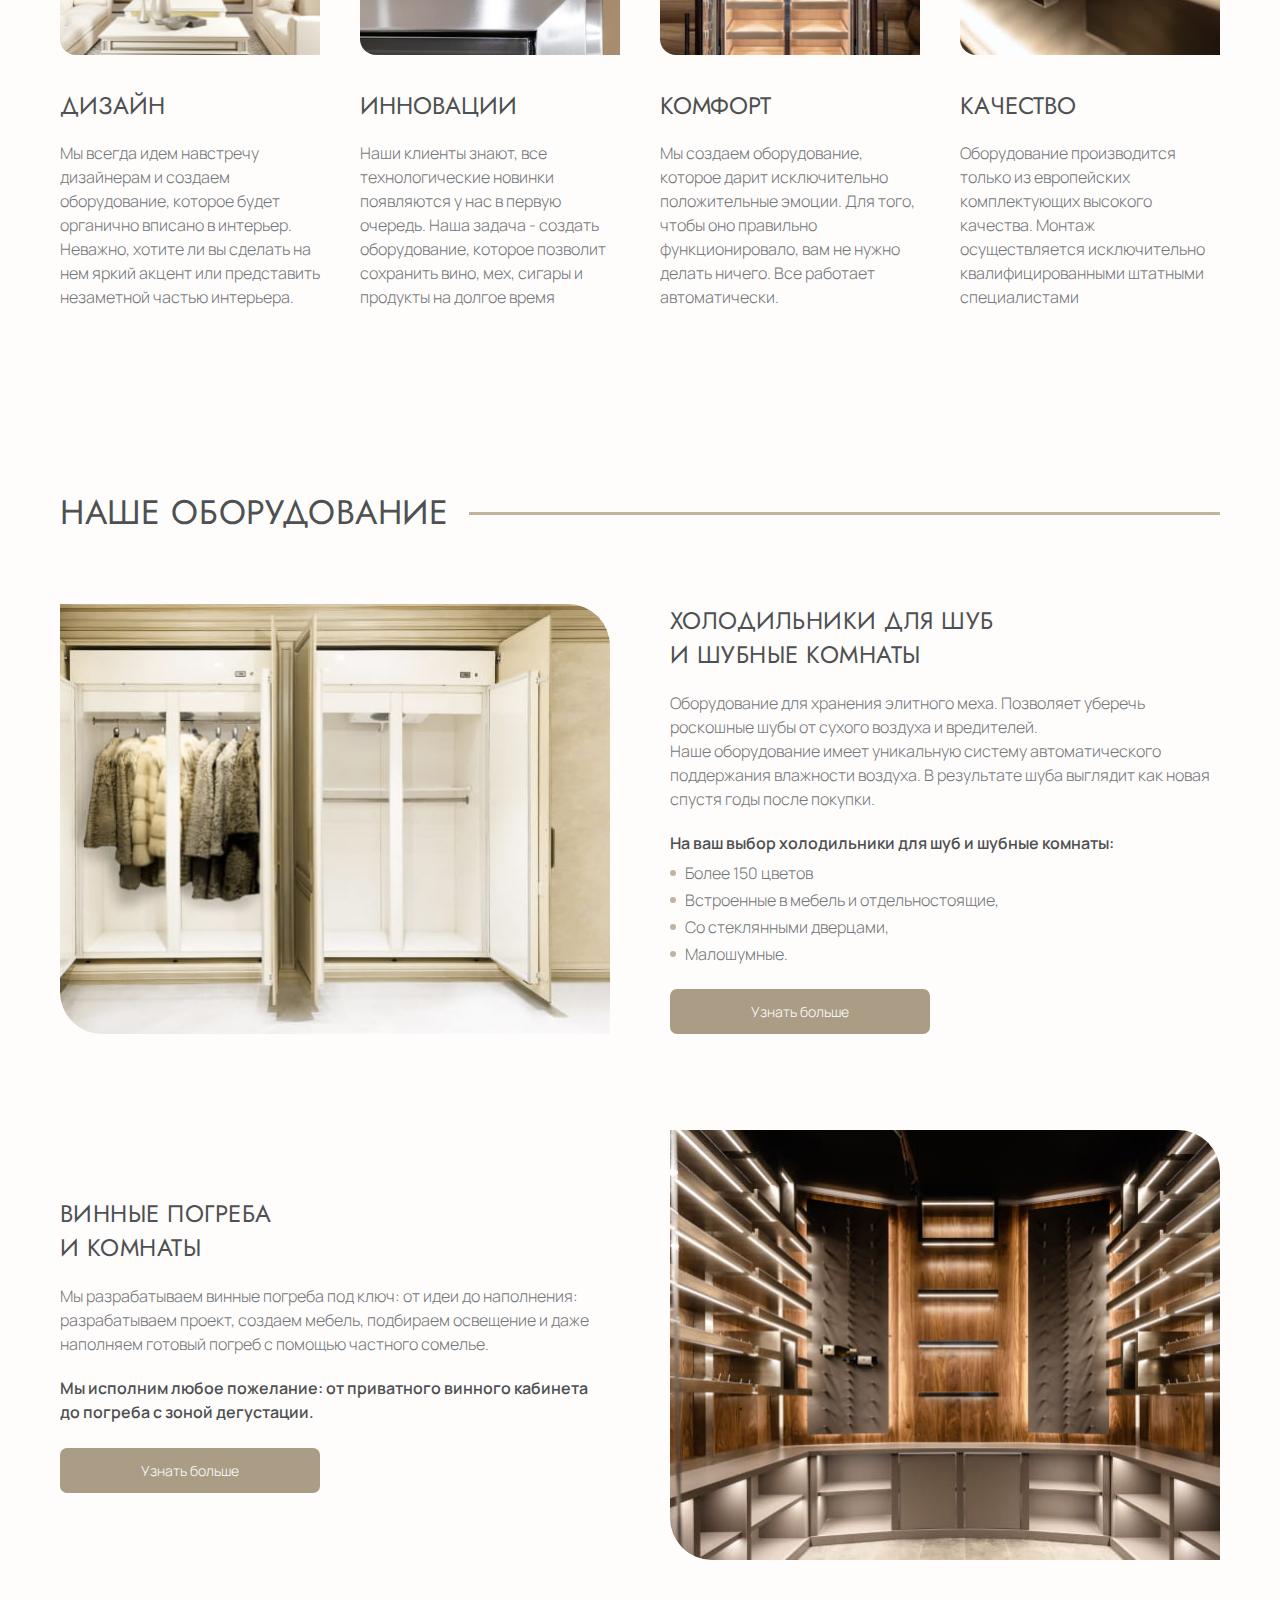
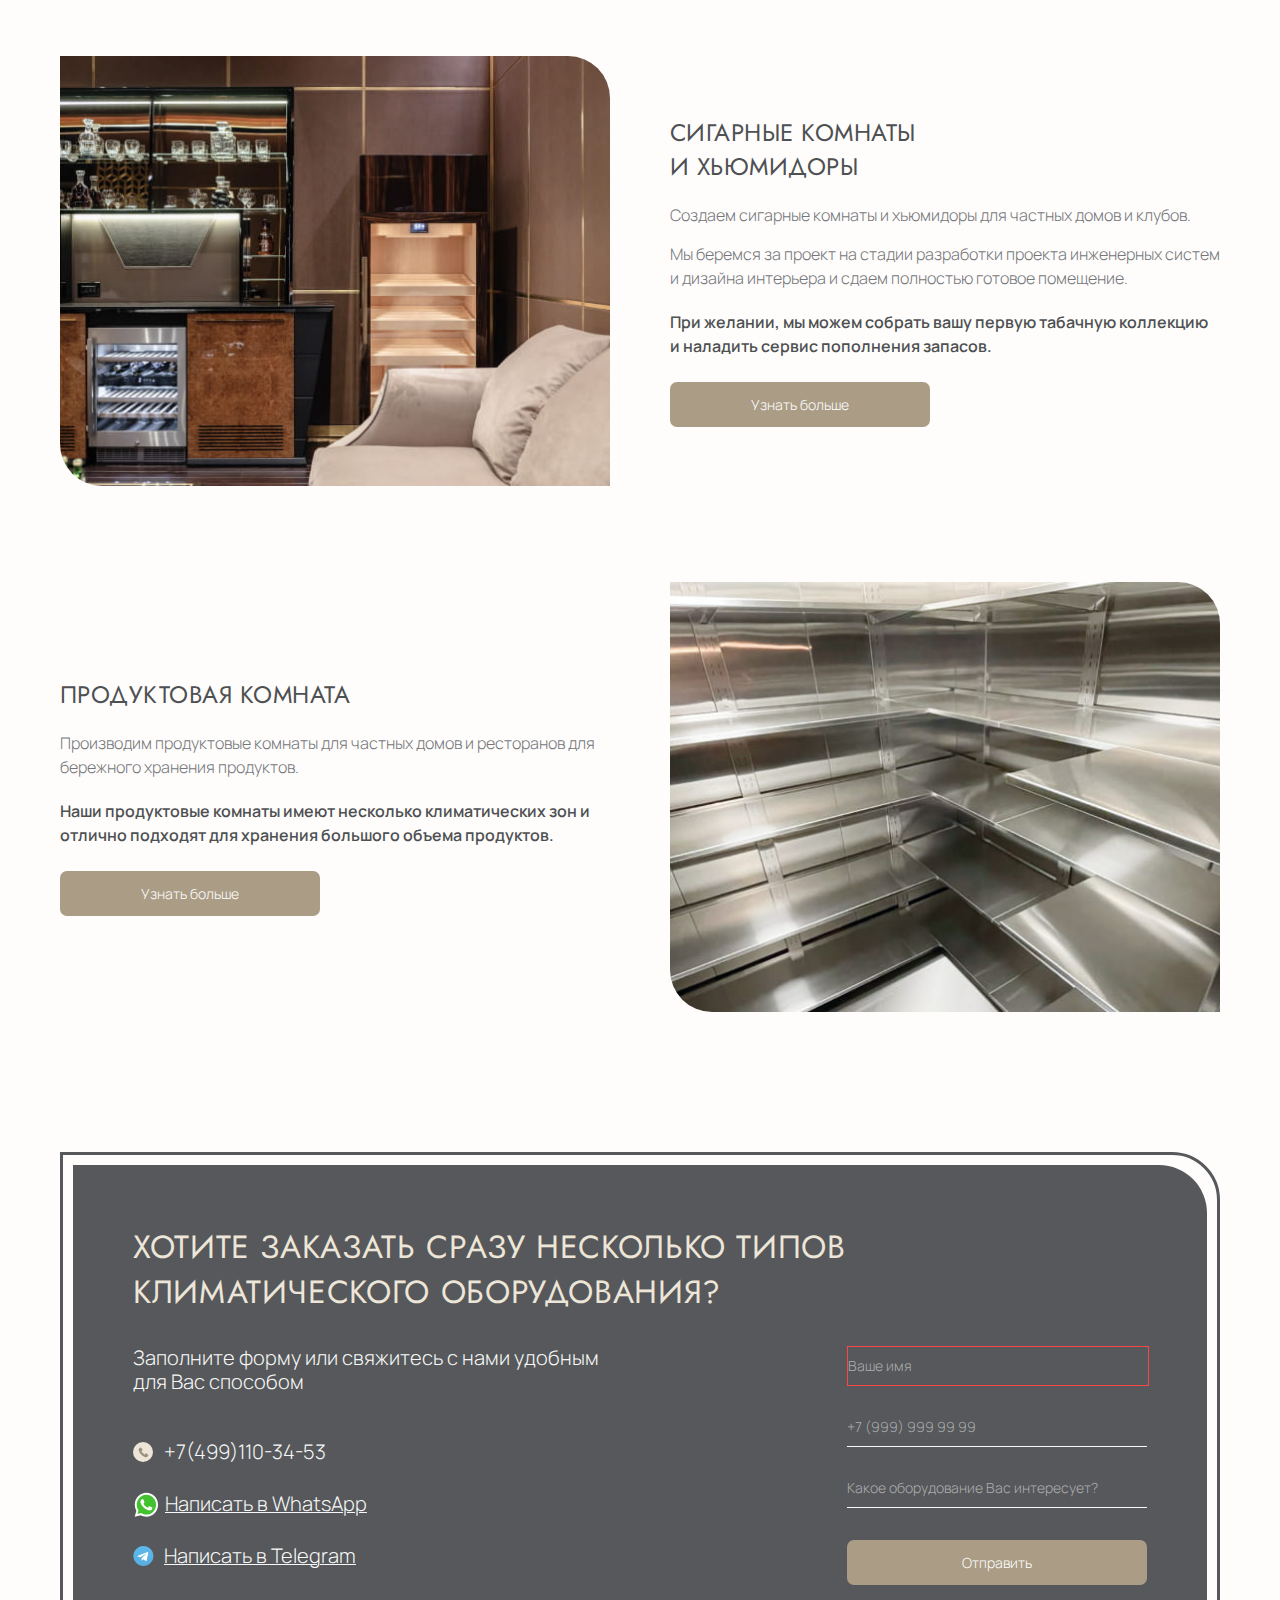
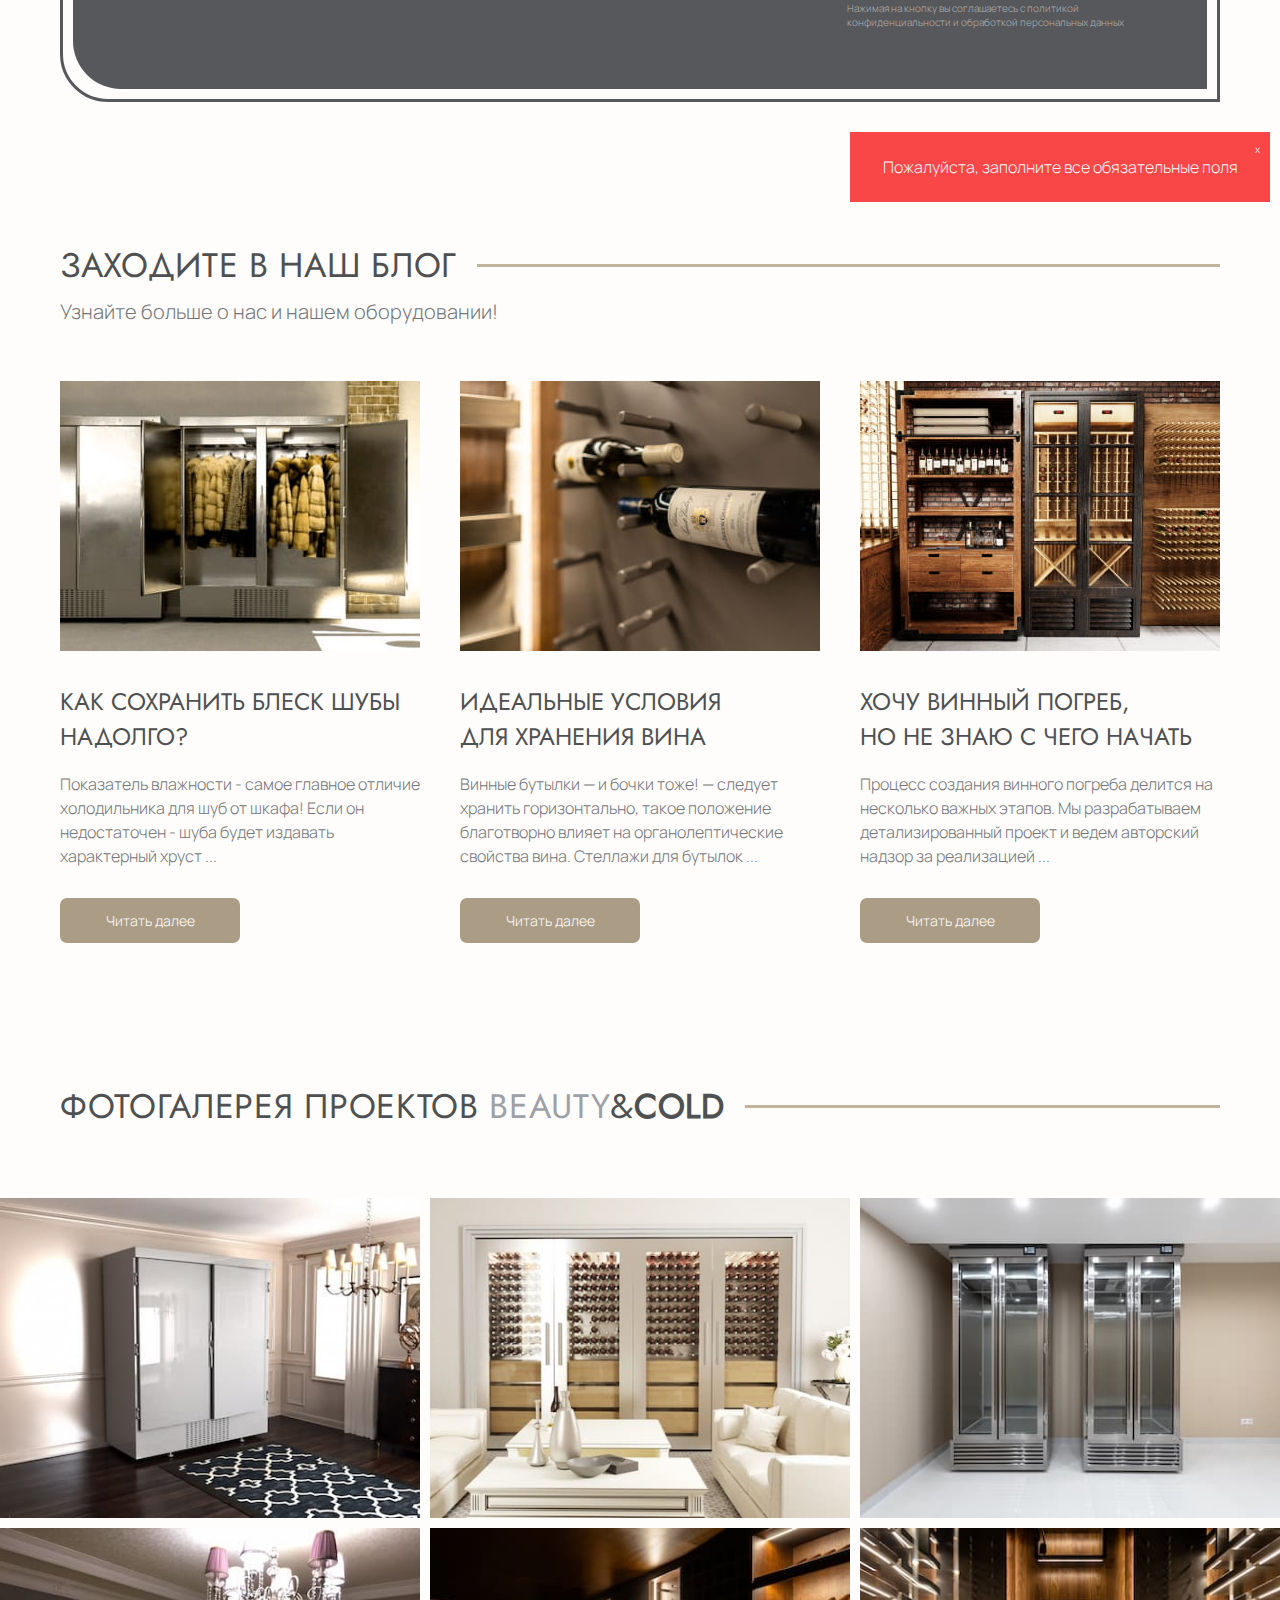
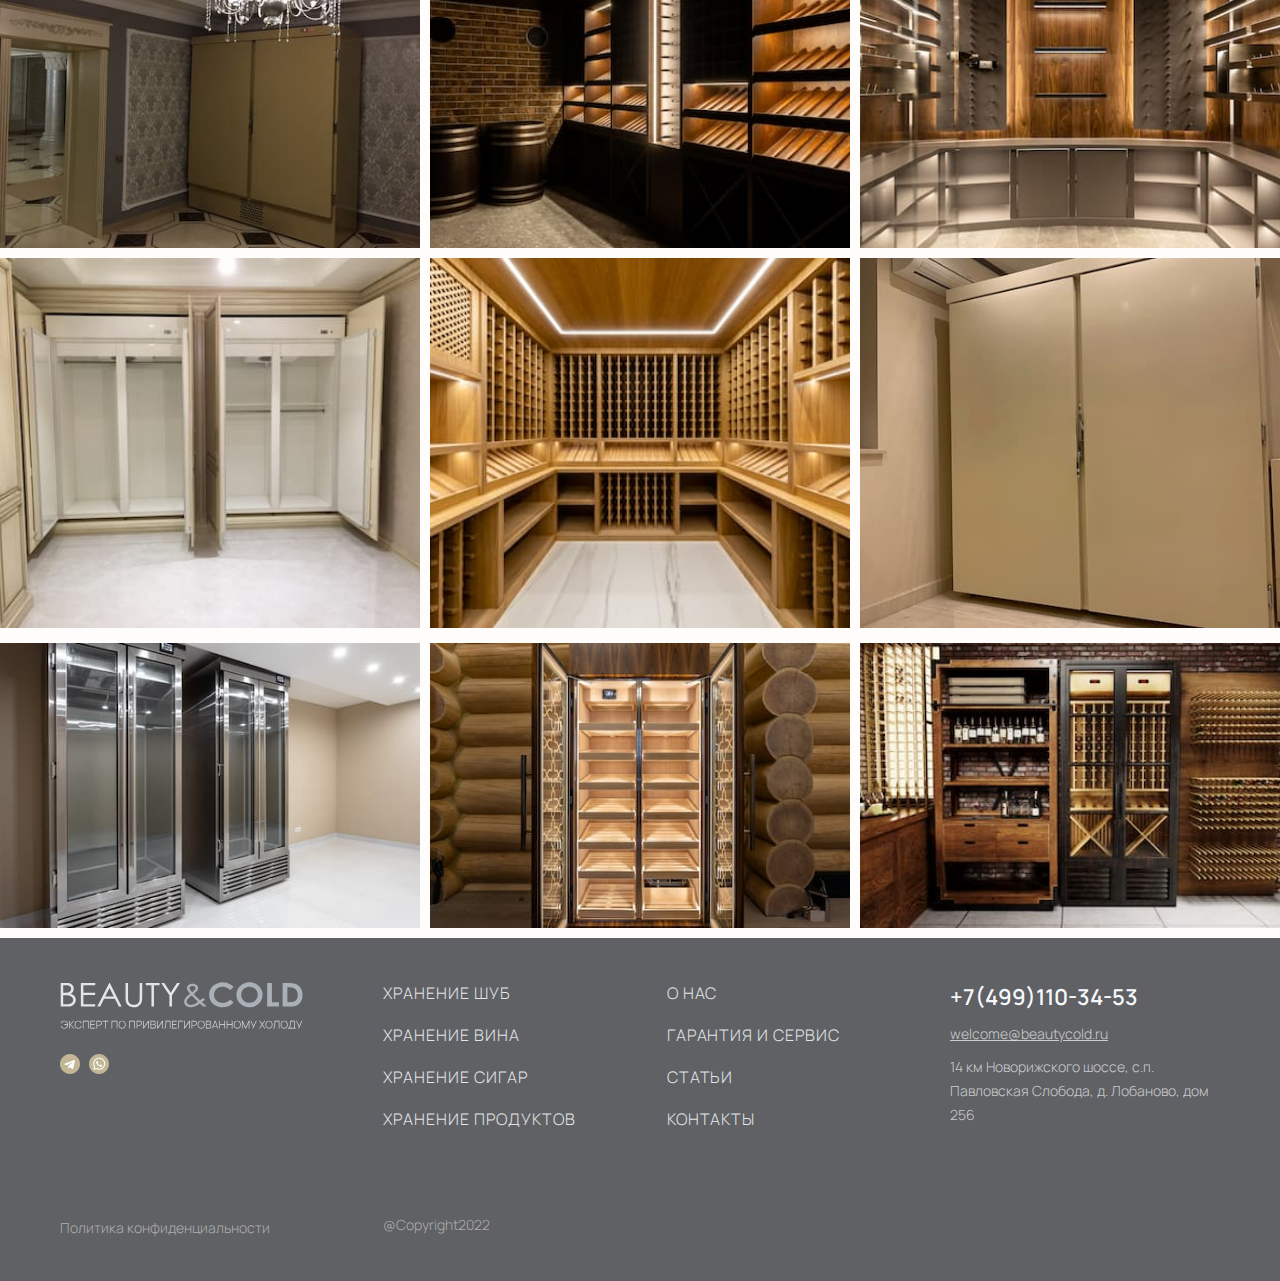
==== commit 28ac9286: "Пред релищ" ====
--- a/index.html
+++ b/index.html
@@ -117,10 +117,10 @@
 		<div class="hero__wrapper">
 			<p class="hero__text">Мы создаем технологически совершенные решения для хранения вин, меха и сигар, которые
 				можно вписать в любой интерьер</p>
-			<div class="hero__button-wrapper">
-				<button class="hero__button js-popup" type="button">Оставить заявку
-					<span class="hero__button-figure">
-						<svg class="hero__button-svg" width="310" height="50" viewBox="0 0 310 50" fill="none" xmlns="http://www.w3.org/2000/svg">
+			<div class="hero__button-wrapper main-button">
+				<button class="main-button__button js-popup" type="button">Оставить заявку
+					<span class="main-button__figure">
+						<svg class="main-button__svg" width="310" height="50" viewBox="0 0 310 50" fill="none" xmlns="http://www.w3.org/2000/svg">
 								<path d="M0.000976562 0C64.0015 0 83.0011 50 156.001 50C229.001 50 255.501 0 309.501 0H0.000976562Z" fill="#FEFDFC"/>
 						</svg>
 				</span>
@@ -216,7 +216,7 @@
 						<li class="device__list-items">Со стеклянными дверцами,</li>
 						<li class="device__list-items">Малошумные.</li>
 					</ul>
-					<button class="device__button button" type="button">Узнать больше</button>
+					<a href="#" class="device__button button" type="button">Узнать больше</a>
 				</div>
 			</div>
 			
@@ -227,7 +227,7 @@
 					<h3 class="device__items-title">ВИННЫЕ ПОГРЕБА <br>И КОМНАТЫ</h3>
 					<p class="device__text">Мы разрабатываем винные погреба под ключ: от идеи до наполнения: разрабатываем проект, создаем мебель, подбираем освещение и даже наполняем готовый погреб с помощью частного сомелье.</p>
 					<p class="device__list-title device__list-title--not-list">Мы исполним любое пожелание: от приватного винного кабинета до погреба с зоной дегустации.  </p>
-					<button class="device__button button" type="button">Узнать больше</button>
+					<a href="#" class="device__button button" type="button">Узнать больше</a>
 				</div>
 			</div>
 			
@@ -240,7 +240,7 @@
 					<p class="device__text">Мы беремся за проект на стадии разработки проекта инженерных систем и дизайна интерьера и сдаем полностью готовое помещение.</p>
 					<p class="device__list-title device__list-title--not-list">При желании, мы можем собрать вашу первую табачную коллекцию и наладить сервис пополнения запасов. </p>
 			
-					<button class="device__button button" type="button">Узнать больше</button>
+					<a href="#" class="device__button button" type="button">Узнать больше</a>
 				</div>
 			</div>
 			
@@ -251,7 +251,7 @@
 					<h3 class="device__items-title">ПРОДУКТОВАЯ КОМНАТА</h3>
 					<p class="device__text">Производим продуктовые комнаты для частных домов и ресторанов для бережного хранения продуктов.</p>
 					<p class="device__list-title device__list-title--not-list">Наши продуктовые комнаты имеют несколько климатических зон и отлично подходят для хранения большого объема продуктов. </p>
-					<button class="device__button button" type="button">Узнать больше</button>
+					<a href="#" class="device__button button" type="button">Узнать больше</a>
 				</div>
 			</div>
 
@@ -260,6 +260,16 @@
 </section>
 
 <section class="quest">
+	
+	<div class="quest__notify notify notify--open">
+	<div class="notify__body notify__body--error">
+		<p class="notify__text">Пожалуйста, заполните все обязательные поля</p>
+		<div class="notify__close js-notify-close">x</div>
+	</div>
+	</div>
+	
+	
+	
 	<div class="quest__box container">
 		<div class="quest__border">
 			<div class="quest__wrapper">
@@ -283,8 +293,8 @@
 					
 					<div class="quest__item quest__item--form">
 						<form class="quest__form" action="#">
-							<label class="quest__label"> <input class="quest__input" type="text" placeholder="Ваше имя"></label>
-							<label class="quest__label"> <input class="quest__input" type="tel" placeholder="+7 (999) 999 99 99"></label>
+							<label class="quest__label"> <input class="quest__input quest__input--error" type="text" placeholder="Ваше имя"></label>
+							<label class="quest__label"> <input class="quest__input phone-mask" type="tel" placeholder="+7 (999) 999 99 99"></label>
 							<label class="quest__label"> <input class="quest__input" type="text" placeholder="Какое оборудование Вас интересует?"></label>
 							<button class="quest__button button" type="submit">Отправить</button>
 							<a class="quest__politic" href="#">Нажимая на кнопку вы соглашаетесь с политикой конфиденциальности и обработкой персональных данных</a>
@@ -472,7 +482,7 @@
 				<input class="form__input" type="text" placeholder="Ваше имя">
 			</label>
 			<label class="form__label">
-				<input class="form__input" type="tel" placeholder="+7 (999) 999 99 99">
+				<input class="form__input phone-mask" type="tel" placeholder="+7 (999) 999 99 99">
 			</label>
 			<label class="form__label">
 				<input class="form__input" type="text" placeholder="Какое оборудование Вас интересует?">
@@ -495,6 +505,7 @@
 
 <script src="https://ajax.googleapis.com/ajax/libs/jquery/3.6.0/jquery.min.js"></script>
 <script src="https://unpkg.com/swiper/swiper-bundle.min.js"></script>
+<script src="js/maskInput.js"></script>
 <script src="js/fancybox.js"></script>
 <script src="js/main.js"></script>
 </body>
--- a/css/main.css
+++ b/css/main.css
@@ -1,9 +1,9 @@
 @font-face {
-  font-weight: 300;
+  font-weight: 400;
   font-style: normal;
   font-family: "Jost";
   font-display: swap;
-  src: url("../fonts/jost/Jost-Light.woff2") format("woff2"), url("../fonts/jost/Jost-Light.woff") format("woff"); }
+  src: url("../fonts/jost/Jost-Regular.woff2") format("woff2"), url("../fonts/jost/Jost-Regular.woff") format("woff"); }
 @font-face {
   font-weight: 300;
   font-style: normal;
@@ -15,13 +15,13 @@
   font-style: normal;
   font-family: "Manrope";
   font-display: swap;
-  src: url("../fonts/manrope/Manrope-Medium.woff2") format("woff2"), url("../fonts/manrope/Manrope-Medium.woff") format("woff"); }
+  src: url("../fonts/manrope/Manrope-Regular.woff2") format("woff2"), url("../fonts/manrope/Manrope-Regular.woff") format("woff"); }
 @font-face {
   font-weight: 500;
   font-style: normal;
   font-family: "Manrope";
   font-display: swap;
-  src: url("../fonts/manrope/Manrope-Regular.woff2") format("woff2"), url("../fonts/manrope/Manrope-Regular.woff") format("woff"); }
+  src: url("../fonts/manrope/Manrope-Medium.woff2") format("woff2"), url("../fonts/manrope/Manrope-Medium.woff") format("woff"); }
 @font-face {
   font-weight: 600;
   font-style: normal;
@@ -54,7 +54,7 @@
 
 h1, h2, h3, h4, h5, h6 {
   font-family: "Jost", sans-serif;
-  font-weight: 300;
+  font-weight: 400;
   color: #4E5052; }
 
 h1, h2 {
@@ -81,7 +81,8 @@
   font-size: 16px; }
 
 button, input {
-  font-family: "Manrope", sans-serif; }
+  font-family: "Manrope", sans-serif;
+  font-weight: 300; }
 
 p {
   line-height: 24px; }
@@ -183,7 +184,8 @@
         transform: translate(0, 0); } }
   .popup__title {
     font-size: 40px;
-    margin-bottom: 15px; }
+    margin-bottom: 15px;
+    text-transform: uppercase; }
     @media (max-width: 768px) {
       .popup__title {
         font-size: 21px; } }
@@ -196,7 +198,8 @@
         margin-bottom: 40px; } }
   .popup__politic {
     font-size: 10px;
-    color: #959595; }
+    color: #959595;
+    text-align: center; }
   .popup__letter {
     margin-top: 50px;
     font-size: 20px;
@@ -206,7 +209,8 @@
         font-size: 14px;
         margin-top: 30px; } }
   .popup__messenger {
-    text-decoration: underline; }
+    text-decoration: underline;
+    font-size: inherit; }
     .popup__messenger--telegram {
       color: #0088cc; }
     .popup__messenger--whatsapp {
@@ -286,6 +290,103 @@
     width: 25px;
     height: 25px; }
 
+.notify {
+  opacity: 0;
+  z-index: -10;
+  position: relative;
+  transition: opacity 0.5s; }
+  .notify--open {
+    opacity: 1;
+    z-index: 100; }
+  .notify__body {
+    display: flex;
+    align-items: center;
+    justify-content: center;
+    min-height: 70px;
+    min-width: 420px; }
+    @media (max-width: 991px) {
+      .notify__body {
+        min-height: 50px;
+        min-width: 360px; } }
+    @media (max-width: 560px) {
+      .notify__body {
+        min-height: 40px;
+        min-width: 240px; } }
+    .notify__body--error {
+      background-color: #F94646; }
+    .notify__body--success {
+      background-color: #63AE57; }
+  .notify__text {
+    font-size: 16px;
+    color: #F8F8F8; }
+    @media (max-width: 991px) {
+      .notify__text {
+        font-size: 14px; } }
+    @media (max-width: 768px) {
+      .notify__text {
+        font-size: 12px; } }
+    @media (max-width: 560px) {
+      .notify__text {
+        font-size: 10px; } }
+  .notify__close {
+    color: white;
+    position: absolute;
+    top: 10px;
+    right: 10px;
+    cursor: pointer;
+    font-size: 10px; }
+    @media (max-width: 991px) {
+      .notify__close {
+        top: 5px; } }
+
+.main-button__button {
+  position: relative;
+  display: flex;
+  align-items: center;
+  justify-content: center;
+  min-width: 165px;
+  min-height: 165px;
+  background-color: #AA9C85;
+  color: white;
+  border-radius: 50%;
+  font-weight: 500;
+  transition: background 0.5s;
+  cursor: pointer;
+  margin-right: 190px;
+  margin-top: 10px;
+  font-size: 14px; }
+  .main-button__button:before {
+    content: "";
+    position: absolute;
+    border: 2px solid #AA9C85;
+    min-width: 165px;
+    min-height: 165px;
+    border-radius: 50%;
+    animation: pulse 1500ms infinite ease-in-out;
+    z-index: -1; }
+  @media (max-width: 1400px) {
+    .main-button__button {
+      margin-right: 0; } }
+  .main-button__button:hover {
+    background-color: #C1B49B; }
+.main-button__figure {
+  position: absolute;
+  bottom: -34px;
+  left: -75px;
+  z-index: -2; }
+.main-button__button-path {
+  fill: white; }
+.main-button__figure {
+  pointer-events: none; }
+@keyframes pulse {
+  0% {
+    min-height: 145px;
+    min-width: 145px;
+    opacity: 1; }
+  100% {
+    min-height: 190px;
+    min-width: 190px;
+    opacity: 0; } }
 .header--when-scroll {
   margin-bottom: 107px; }
   @media (max-width: 560px) {
@@ -516,53 +617,7 @@
   @media (max-width: 768px) {
     .hero__text {
       margin-bottom: 20px; } }
-.hero__button {
-  position: relative;
-  display: flex;
-  align-items: center;
-  justify-content: center;
-  min-width: 165px;
-  min-height: 165px;
-  background-color: #AA9C85;
-  color: white;
-  border-radius: 50%;
-  transition: background 0.5s;
-  cursor: pointer;
-  margin-right: 190px;
-  margin-top: 10px;
-  font-size: 14px; }
-  .hero__button:before {
-    content: "";
-    position: absolute;
-    border: 2px solid #AA9C85;
-    min-width: 165px;
-    min-height: 165px;
-    border-radius: 50%;
-    animation: pulse 1500ms infinite ease-in-out;
-    z-index: -1; }
-  @media (max-width: 1400px) {
-    .hero__button {
-      margin-right: 0; } }
-  .hero__button:hover {
-    background-color: #C1B49B; }
-.hero__button-figure {
-  position: absolute;
-  bottom: -34px;
-  left: -75px;
-  z-index: -2; }
-.hero__button-path {
-  fill: white; }
-.hero__button-figure {
-  pointer-events: none; }
-@keyframes pulse {
-  0% {
-    min-height: 145px;
-    min-width: 145px;
-    opacity: 1; }
-  100% {
-    min-height: 190px;
-    min-width: 190px;
-    opacity: 0; } }
+
 .gallery {
   margin-top: -40px; }
   .gallery__swiper {
@@ -672,11 +727,10 @@
   .device__list-title {
     font-size: 15px; } }
 .device__button {
-  max-width: 190px; }
+  max-width: 180px; }
   @media (max-width: 991px) {
     .device__button {
-      max-width: 250px;
-      width: 100%; } }
+      max-width: 250px; } }
 
 .img-2 {
   background-image: url("../img/device/2.jpg"); }
@@ -718,7 +772,10 @@
 .photo__img {
   height: 100%;
   object-fit: cover;
-  max-height: 370px; }
+  max-height: 370px;
+  transition: filter 0.5s; }
+  .photo__img:hover {
+    filter: brightness(60%); }
 
 .value__title-wrapper {
   margin-bottom: 67px; }
@@ -835,152 +892,267 @@
       max-width: 250px;
       width: 100%; } }
 
-@media (max-width: 560px) {
-  .quest__box {
-    padding: 0; } }
-.quest__border {
-  border: 3px solid #56585B;
-  border-bottom-left-radius: 48px;
-  border-top-right-radius: 48px;
-  padding: 10px;
-  margin-bottom: 140px; }
-  @media (max-width: 991px) {
-    .quest__border {
-      margin-bottom: 90px; } }
-.quest__wrapper {
-  padding: 79px 108px 65px 99px;
-  background-color: #56585B;
-  border-bottom-left-radius: 48px;
-  border-top-right-radius: 48px; }
-  @media (max-width: 1400px) {
-    .quest__wrapper {
-      padding: 60px; } }
-  @media (max-width: 768px) {
-    .quest__wrapper {
+.quest {
+  position: relative; }
+  .quest__notify {
+    position: absolute;
+    bottom: -100px;
+    right: 10px; }
+    @media (max-width: 991px) {
+      .quest__notify {
+        bottom: -70px; } }
+    @media (max-width: 560px) {
+      .quest__notify {
+        bottom: -50px; } }
+  @media (max-width: 560px) {
+    .quest__box {
+      padding: 0; } }
+  .quest__border {
+    border: 3px solid #56585B;
+    border-bottom-left-radius: 48px;
+    border-top-right-radius: 48px;
+    padding: 10px;
+    margin-bottom: 140px; }
+    @media (max-width: 991px) {
+      .quest__border {
+        margin-bottom: 90px; } }
+  .quest__wrapper {
+    padding: 79px 108px 65px 99px;
+    background-color: #56585B;
+    border-bottom-left-radius: 48px;
+    border-top-right-radius: 48px; }
+    @media (max-width: 1400px) {
+      .quest__wrapper {
+        padding: 60px; } }
+    @media (max-width: 768px) {
+      .quest__wrapper {
+        display: flex;
+        flex-direction: column;
+        align-items: center;
+        padding: 52px 25px 63px 25px; } }
+    @media (max-width: 360px) {
+      .quest__wrapper {
+        padding: 25px; } }
+  @media (max-width: 768px) {
+    .quest__list-wrapper {
       display: flex;
-      flex-direction: column;
-      align-items: center;
-      padding: 52px 25px 63px 25px; } }
-  @media (max-width: 360px) {
-    .quest__wrapper {
-      padding: 25px; } }
-@media (max-width: 768px) {
-  .quest__list-wrapper {
-    display: flex;
-    justify-content: center; } }
-.quest__title {
-  font-size: 42px;
-  color: #EDE6D8;
-  line-height: 1.4;
-  text-align: left;
-  margin-bottom: 31px; }
-  @media (max-width: 1400px) {
-    .quest__title {
-      font-size: 32px; } }
-  @media (max-width: 991px) {
-    .quest__title {
-      font-size: 21px; } }
-  @media (max-width: 768px) {
-    .quest__title {
-      text-align: center;
-      margin-bottom: 20px; } }
-.quest__items-wrapper {
-  display: flex;
-  justify-content: space-between; }
-  @media (max-width: 1400px) {
-    .quest__items-wrapper {
-      gap: 50px; } }
-  @media (max-width: 768px) {
-    .quest__items-wrapper {
-      flex-direction: column; } }
-.quest__item {
-  display: flex;
-  flex-direction: column;
-  width: calc(50% - 60px); }
-  @media (max-width: 768px) {
-    .quest__item {
-      width: 100%; } }
-  .quest__item--contact {
-    flex: 1;
-    max-width: 474px; }
-  .quest__item--form {
-    align-items: flex-end; }
-    @media (max-width: 768px) {
-      .quest__item--form {
-        align-items: flex-start; } }
-.quest__item-text {
-  font-size: 20px;
-  color: #F8F8F8;
-  margin-bottom: 44px; }
-  @media (max-width: 991px) {
-    .quest__item-text {
-      font-size: 15px; } }
-  @media (max-width: 768px) {
-    .quest__item-text {
-      text-align: center; } }
-.quest__list-item:not(:last-child) {
-  margin-bottom: 25px; }
-.quest__list-link {
+      justify-content: center; } }
+  .quest__title {
+    font-size: 42px;
+    color: #EDE6D8;
+    line-height: 1.4;
+    text-align: left;
+    margin-bottom: 31px; }
+    @media (max-width: 1400px) {
+      .quest__title {
+        font-size: 32px; } }
+    @media (max-width: 991px) {
+      .quest__title {
+        font-size: 21px; } }
+    @media (max-width: 768px) {
+      .quest__title {
+        text-align: center;
+        margin-bottom: 20px; } }
+  .quest__items-wrapper {
+    display: flex;
+    justify-content: space-between; }
+    @media (max-width: 1400px) {
+      .quest__items-wrapper {
+        gap: 50px; } }
+    @media (max-width: 768px) {
+      .quest__items-wrapper {
+        flex-direction: column; } }
+  .quest__item {
+    display: flex;
+    flex-direction: column;
+    width: calc(50% - 60px); }
+    @media (max-width: 768px) {
+      .quest__item {
+        width: 100%; } }
+    .quest__item--contact {
+      flex: 1;
+      max-width: 474px; }
+    .quest__item--form {
+      align-items: flex-end; }
+      @media (max-width: 768px) {
+        .quest__item--form {
+          align-items: flex-start; } }
+  .quest__item-text {
+    font-size: 20px;
+    color: #F8F8F8;
+    margin-bottom: 44px; }
+    @media (max-width: 991px) {
+      .quest__item-text {
+        font-size: 15px; } }
+    @media (max-width: 768px) {
+      .quest__item-text {
+        text-align: center; } }
+  .quest__list-item:not(:last-child) {
+    margin-bottom: 25px; }
+  .quest__list-link {
+    display: flex;
+    align-items: center;
+    color: #F8F8F8;
+    font-size: 20px; }
+    @media (max-width: 991px) {
+      .quest__list-link {
+        font-size: 15px; } }
+    .quest__list-link:before {
+      content: "";
+      width: 20px;
+      height: 20px;
+      margin-right: 11px; }
+    .quest__list-link--tel:before {
+      content: url("data:image/svg+xml,%3Csvg width='20' height='20' viewBox='0 0 20 20' fill='none' xmlns='http://www.w3.org/2000/svg'%3E%3Ccircle cx='10' cy='10' r='10' fill='%23EDE6D8'/%3E%3Cpath d='M13.7985 11.6098C13.4486 11.2644 13.0118 11.2644 12.6641 11.6098C12.3989 11.8728 12.1337 12.1357 11.873 12.4032C11.8016 12.4767 11.7415 12.4923 11.6546 12.4433C11.483 12.3497 11.3002 12.2739 11.1353 12.1714C10.3664 11.6878 9.72234 11.066 9.15181 10.3662C8.86877 10.0186 8.61694 9.64637 8.44088 9.22739C8.40522 9.1427 8.41191 9.08699 8.48099 9.0179C8.7462 8.76161 9.00472 8.49863 9.26547 8.23565C9.62874 7.87016 9.62874 7.44226 9.26324 7.07454C9.05598 6.86505 8.84872 6.66001 8.64145 6.45052C8.42751 6.23658 8.21579 6.0204 7.99961 5.80868C7.64972 5.4677 7.21291 5.4677 6.86524 5.81091C6.59781 6.07389 6.34151 6.34355 6.06962 6.60207C5.81779 6.84053 5.69075 7.13248 5.66401 7.47346C5.62167 8.02839 5.75761 8.55212 5.94928 9.06247C6.34151 10.1188 6.93878 11.0571 7.66309 11.9173C8.64145 13.0807 9.80925 14.0011 11.1754 14.6652C11.7905 14.9639 12.4279 15.1934 13.121 15.2313C13.5979 15.258 14.0124 15.1377 14.3445 14.7655C14.5718 14.5115 14.8281 14.2797 15.0688 14.0368C15.4254 13.6757 15.4276 13.2389 15.0733 12.8823C14.6498 12.4567 14.2242 12.0332 13.7985 11.6098Z' fill='%239A927D'/%3E%3C/svg%3E%0A"); }
+    .quest__list-link--whatsapp {
+      text-decoration: underline;
+      text-decoration-thickness: 1px; }
+      .quest__list-link--whatsapp:before {
+        content: url("data:image/svg+xml,%3Csvg width='40' height='40' viewBox='0 0 32 33' fill='none' xmlns='http://www.w3.org/2000/svg'%3E%3Cpath d='M16.3394 26.1068H16.3354C14.7327 26.1061 13.1577 25.6917 11.759 24.9051L6.68262 26.278L8.04126 21.1621C7.20312 19.6651 6.76221 17.9666 6.76294 16.2266C6.76514 10.7834 11.061 6.35498 16.3394 6.35498C18.9009 6.35599 21.3054 7.38422 23.1133 9.25008C24.9214 11.1162 25.9165 13.5966 25.9155 16.2344C25.9133 21.678 21.6169 26.1068 16.3394 26.1068Z' fill='white'/%3E%3Cpath d='M16.3418 8.02295C11.9514 8.02295 8.38086 11.7036 8.37891 16.2279C8.37842 17.7783 8.79932 19.2881 9.59595 20.5946L9.78516 20.905L8.98096 23.9331L11.9934 23.1183L12.2842 23.2961C13.5061 24.0438 14.907 24.4394 16.3352 24.4399H16.3384C20.7254 24.4399 24.2959 20.759 24.2979 16.2344C24.2986 14.0418 23.4714 11.9803 21.9688 10.4294C20.4661 8.87846 18.4675 8.0237 16.3418 8.02295ZM21.0234 19.7557C20.824 20.3317 19.8682 20.8577 19.4085 20.9287C18.9961 20.9921 18.4746 21.0186 17.9014 20.831C17.5537 20.7172 17.1082 20.5654 16.5371 20.3113C14.137 19.2428 12.5693 16.7513 12.4497 16.5867C12.3301 16.422 11.4727 15.249 11.4727 14.0347C11.4727 12.8207 12.0908 12.2237 12.3101 11.977C12.5295 11.73 12.7888 11.6683 12.9482 11.6683C13.1077 11.6683 13.2673 11.6698 13.4067 11.6769C13.5537 11.6844 13.751 11.6192 13.9451 12.1004C14.1445 12.5943 14.6231 13.8084 14.6829 13.9317C14.7427 14.0554 14.7825 14.1994 14.7029 14.364C14.6231 14.5287 14.3579 14.8839 14.1047 15.2077C13.9985 15.3434 13.8601 15.4643 13.9998 15.7112C14.1392 15.958 14.6196 16.7659 15.3308 17.42C16.2449 18.2604 17.0159 18.5208 17.2551 18.6444C17.4941 18.7677 17.6338 18.7471 17.7734 18.5827C17.9128 18.418 18.3716 17.8624 18.531 17.6154C18.6904 17.3684 18.8501 17.4097 19.0693 17.492C19.2888 17.5741 20.4651 18.171 20.7044 18.2944C20.9436 18.418 21.103 18.4797 21.1628 18.5827C21.2229 18.6857 21.2229 19.1794 21.0234 19.7557Z' fill='%2342C22E'/%3E%3C/svg%3E%0A");
+        width: 20px;
+        height: 20px;
+        transform: translateX(-7px) translateY(-8px);
+        margin-right: 12px; }
+    .quest__list-link--telegram {
+      text-decoration: underline;
+      text-decoration-thickness: 1px; }
+      .quest__list-link--telegram:before {
+        content: url("data:image/svg+xml,%3Csvg width='21' height='20' viewBox='0 0 21 20' fill='none' xmlns='http://www.w3.org/2000/svg'%3E%3Cpath d='M10.4014 20C15.9242 20 20.4014 15.5228 20.4014 10C20.4014 4.47715 15.9242 0 10.4014 0C4.87852 0 0.401367 4.47715 0.401367 10C0.401367 15.5228 4.87852 20 10.4014 20Z' fill='url(%23paint0_linear_284_168)'/%3E%3Cpath d='M4.97693 9.78351L14.6186 6.06601C15.0661 5.90434 15.457 6.17517 15.312 6.85184L15.3128 6.85101L13.6711 14.5852C13.5495 15.1335 13.2236 15.2668 12.7678 15.0085L10.2678 13.166L9.06194 14.3277C8.9286 14.461 8.81611 14.5735 8.55777 14.5735L8.73527 12.0293L13.3686 7.84351C13.5703 7.66601 13.3236 7.56601 13.0578 7.74267L7.33194 11.3477L4.8636 10.5777C4.32777 10.4077 4.3161 10.0418 4.97693 9.78351Z' fill='white'/%3E%3Cdefs%3E%3ClinearGradient id='paint0_linear_284_168' x1='10.4014' y1='0' x2='10.4014' y2='20' gradientUnits='userSpaceOnUse'%3E%3Cstop stop-color='%235EB9EC'/%3E%3Cstop offset='1' stop-color='%2357AEDF'/%3E%3C/linearGradient%3E%3C/defs%3E%3C/svg%3E%0A"); }
+  .quest__form {
+    display: flex;
+    flex-direction: column;
+    max-width: 300px; }
+    @media (max-width: 768px) {
+      .quest__form {
+        max-width: none; } }
+  .quest__label {
+    margin-bottom: 22px; }
+  .quest__input {
+    width: 100%;
+    padding: 10px 0;
+    border-bottom: 1px solid #F8F8F8;
+    color: #F8F8F8; }
+    .quest__input--error {
+      border: 1px solid #F94646; }
+    .quest__input::placeholder {
+      color: rgba(196, 196, 196, 0.8);
+      font-size: 14px; }
+      @media (max-width: 991px) {
+        .quest__input::placeholder {
+          font-size: 12px; } }
+  .quest__button {
+    margin-top: 10px;
+    margin-bottom: 16px; }
+    @media (max-width: 768px) {
+      .quest__button {
+        min-height: 55px; } }
+  .quest__politic {
+    font-size: 10px;
+    color: rgba(196, 196, 196, 0.8);
+    text-align: left; }
+    @media (max-width: 768px) {
+      .quest__politic {
+        text-align: center; } }
+
+.header-404 {
+  box-shadow: 0px 4px 10px rgba(0, 0, 0, 0.05); }
+  .header-404__wrapper {
+    display: flex;
+    align-items: center;
+    justify-content: space-between;
+    padding: 18px 37px; }
+    @media (max-width: 680px) {
+      .header-404__wrapper {
+        flex-direction: column; } }
+  .header-404__logo {
+    display: flex;
+    max-height: 22px;
+    max-width: 204px; }
+  .header-404__text {
+    font-weight: 400;
+    font-size: 16px;
+    text-align: center;
+    letter-spacing: 0.06em;
+    text-transform: uppercase;
+    color: #747679; }
+    @media (max-width: 991px) {
+      .header-404__text {
+        font-size: 12px; } }
+    @media (max-width: 560px) {
+      .header-404__text {
+        font-size: 8px; } }
+
+.main-404 {
   display: flex;
   align-items: center;
-  color: #F8F8F8;
-  font-size: 20px; }
-  @media (max-width: 991px) {
-    .quest__list-link {
-      font-size: 15px; } }
-  .quest__list-link:before {
-    content: "";
-    width: 20px;
-    height: 20px;
-    margin-right: 11px; }
-  .quest__list-link--tel:before {
-    content: url("data:image/svg+xml,%3Csvg width='20' height='20' viewBox='0 0 20 20' fill='none' xmlns='http://www.w3.org/2000/svg'%3E%3Ccircle cx='10' cy='10' r='10' fill='%23EDE6D8'/%3E%3Cpath d='M13.7985 11.6098C13.4486 11.2644 13.0118 11.2644 12.6641 11.6098C12.3989 11.8728 12.1337 12.1357 11.873 12.4032C11.8016 12.4767 11.7415 12.4923 11.6546 12.4433C11.483 12.3497 11.3002 12.2739 11.1353 12.1714C10.3664 11.6878 9.72234 11.066 9.15181 10.3662C8.86877 10.0186 8.61694 9.64637 8.44088 9.22739C8.40522 9.1427 8.41191 9.08699 8.48099 9.0179C8.7462 8.76161 9.00472 8.49863 9.26547 8.23565C9.62874 7.87016 9.62874 7.44226 9.26324 7.07454C9.05598 6.86505 8.84872 6.66001 8.64145 6.45052C8.42751 6.23658 8.21579 6.0204 7.99961 5.80868C7.64972 5.4677 7.21291 5.4677 6.86524 5.81091C6.59781 6.07389 6.34151 6.34355 6.06962 6.60207C5.81779 6.84053 5.69075 7.13248 5.66401 7.47346C5.62167 8.02839 5.75761 8.55212 5.94928 9.06247C6.34151 10.1188 6.93878 11.0571 7.66309 11.9173C8.64145 13.0807 9.80925 14.0011 11.1754 14.6652C11.7905 14.9639 12.4279 15.1934 13.121 15.2313C13.5979 15.258 14.0124 15.1377 14.3445 14.7655C14.5718 14.5115 14.8281 14.2797 15.0688 14.0368C15.4254 13.6757 15.4276 13.2389 15.0733 12.8823C14.6498 12.4567 14.2242 12.0332 13.7985 11.6098Z' fill='%239A927D'/%3E%3C/svg%3E%0A"); }
-  .quest__list-link--whatsapp {
-    text-decoration: underline;
-    text-decoration-thickness: 1px; }
-    .quest__list-link--whatsapp:before {
-      content: url("data:image/svg+xml,%3Csvg width='30' height='30' viewBox='0 0 32 33' fill='none' xmlns='http://www.w3.org/2000/svg'%3E%3Cpath d='M16.3394 26.1068H16.3354C14.7327 26.1061 13.1577 25.6917 11.759 24.9051L6.68262 26.278L8.04126 21.1621C7.20312 19.6651 6.76221 17.9666 6.76294 16.2266C6.76514 10.7834 11.061 6.35498 16.3394 6.35498C18.9009 6.35599 21.3054 7.38422 23.1133 9.25008C24.9214 11.1162 25.9165 13.5966 25.9155 16.2344C25.9133 21.678 21.6169 26.1068 16.3394 26.1068Z' fill='white'/%3E%3Cpath d='M16.3418 8.02295C11.9514 8.02295 8.38086 11.7036 8.37891 16.2279C8.37842 17.7783 8.79932 19.2881 9.59595 20.5946L9.78516 20.905L8.98096 23.9331L11.9934 23.1183L12.2842 23.2961C13.5061 24.0438 14.907 24.4394 16.3352 24.4399H16.3384C20.7254 24.4399 24.2959 20.759 24.2979 16.2344C24.2986 14.0418 23.4714 11.9803 21.9688 10.4294C20.4661 8.87846 18.4675 8.0237 16.3418 8.02295ZM21.0234 19.7557C20.824 20.3317 19.8682 20.8577 19.4085 20.9287C18.9961 20.9921 18.4746 21.0186 17.9014 20.831C17.5537 20.7172 17.1082 20.5654 16.5371 20.3113C14.137 19.2428 12.5693 16.7513 12.4497 16.5867C12.3301 16.422 11.4727 15.249 11.4727 14.0347C11.4727 12.8207 12.0908 12.2237 12.3101 11.977C12.5295 11.73 12.7888 11.6683 12.9482 11.6683C13.1077 11.6683 13.2673 11.6698 13.4067 11.6769C13.5537 11.6844 13.751 11.6192 13.9451 12.1004C14.1445 12.5943 14.6231 13.8084 14.6829 13.9317C14.7427 14.0554 14.7825 14.1994 14.7029 14.364C14.6231 14.5287 14.3579 14.8839 14.1047 15.2077C13.9985 15.3434 13.8601 15.4643 13.9998 15.7112C14.1392 15.958 14.6196 16.7659 15.3308 17.42C16.2449 18.2604 17.0159 18.5208 17.2551 18.6444C17.4941 18.7677 17.6338 18.7471 17.7734 18.5827C17.9128 18.418 18.3716 17.8624 18.531 17.6154C18.6904 17.3684 18.8501 17.4097 19.0693 17.492C19.2888 17.5741 20.4651 18.171 20.7044 18.2944C20.9436 18.418 21.103 18.4797 21.1628 18.5827C21.2229 18.6857 21.2229 19.1794 21.0234 19.7557Z' fill='%2342C22E'/%3E%3C/svg%3E%0A");
-      width: 30px;
-      height: 30px;
-      transform: translateX(-5px);
-      margin-right: 2px; }
-  .quest__list-link--telegram {
-    text-decoration: underline;
-    text-decoration-thickness: 1px; }
-    .quest__list-link--telegram:before {
-      content: url("data:image/svg+xml,%3Csvg width='21' height='20' viewBox='0 0 21 20' fill='none' xmlns='http://www.w3.org/2000/svg'%3E%3Cpath d='M10.4014 20C15.9242 20 20.4014 15.5228 20.4014 10C20.4014 4.47715 15.9242 0 10.4014 0C4.87852 0 0.401367 4.47715 0.401367 10C0.401367 15.5228 4.87852 20 10.4014 20Z' fill='url(%23paint0_linear_284_168)'/%3E%3Cpath d='M4.97693 9.78351L14.6186 6.06601C15.0661 5.90434 15.457 6.17517 15.312 6.85184L15.3128 6.85101L13.6711 14.5852C13.5495 15.1335 13.2236 15.2668 12.7678 15.0085L10.2678 13.166L9.06194 14.3277C8.9286 14.461 8.81611 14.5735 8.55777 14.5735L8.73527 12.0293L13.3686 7.84351C13.5703 7.66601 13.3236 7.56601 13.0578 7.74267L7.33194 11.3477L4.8636 10.5777C4.32777 10.4077 4.3161 10.0418 4.97693 9.78351Z' fill='white'/%3E%3Cdefs%3E%3ClinearGradient id='paint0_linear_284_168' x1='10.4014' y1='0' x2='10.4014' y2='20' gradientUnits='userSpaceOnUse'%3E%3Cstop stop-color='%235EB9EC'/%3E%3Cstop offset='1' stop-color='%2357AEDF'/%3E%3C/linearGradient%3E%3C/defs%3E%3C/svg%3E%0A"); }
-.quest__form {
-  display: flex;
-  flex-direction: column;
-  max-width: 300px; }
-  @media (max-width: 768px) {
-    .quest__form {
-      max-width: none; } }
-.quest__label {
-  margin-bottom: 32px; }
-.quest__input {
+  height: 100vh; }
+  .main-404__wrapper {
+    display: inline-flex;
+    flex-direction: column;
+    align-items: center;
+    justify-content: center;
+    width: 100%; }
+  .main-404__text, .main-404__title {
+    text-align: center;
+    margin-bottom: 42px; }
+    @media (max-width: 560px) {
+      .main-404__text, .main-404__title {
+        margin-bottom: 20px; } }
+  .main-404__text {
+    font-size: 20px; }
+    @media (max-width: 560px) {
+      .main-404__text {
+        font-size: 15px; } }
+  .main-404__title {
+    font-size: 48px;
+    text-align: center;
+    letter-spacing: 0.02em;
+    text-transform: uppercase; }
+    @media (max-width: 991px) {
+      .main-404__title {
+        font-size: 40px; } }
+    @media (max-width: 560px) {
+      .main-404__title {
+        font-size: 24px; } }
+  .main-404__button {
+    margin-right: 0; }
+
+.thanks {
+  background-image: url("../img/phanks/phanks.jpg");
   width: 100%;
-  padding-bottom: 10px;
-  border-bottom: 1px solid #F8F8F8;
-  color: #F8F8F8; }
-  .quest__input::placeholder {
-    color: rgba(196, 196, 196, 0.8);
-    font-size: 14px; }
-    @media (max-width: 991px) {
-      .quest__input::placeholder {
-        font-size: 12px; } }
-.quest__button {
-  margin-bottom: 16px; }
-  @media (max-width: 768px) {
-    .quest__button {
-      min-height: 55px; } }
-.quest__politic {
-  font-size: 10px;
-  color: rgba(196, 196, 196, 0.8);
-  text-align: left; }
-  @media (max-width: 768px) {
-    .quest__politic {
-      text-align: center; } }
+  height: 100vh; }
+  @media (max-width: 768px) {
+    .thanks {
+      background-image: none; } }
+  .thanks__wrapper {
+    display: flex;
+    align-items: center;
+    justify-content: center;
+    height: 100vh; }
+  .thanks__body {
+    display: flex;
+    box-sizing: border-box;
+    flex-direction: column;
+    justify-content: center;
+    align-items: center;
+    background-color: white;
+    max-width: 960px;
+    min-height: 570px;
+    padding: 0 165px; }
+    @media (max-width: 768px) {
+      .thanks__body {
+        padding: 0 15px; } }
+  .thanks__title {
+    text-align: center;
+    margin-bottom: 21px; }
+  .thanks__text {
+    margin-bottom: 32px;
+    text-align: center; }
+  .thanks__button {
+    margin-right: 0; }
+    .thanks__button:before {
+      content: "";
+      z-index: 1; }
 
 .footer {
   background-color: #5F6164; }
